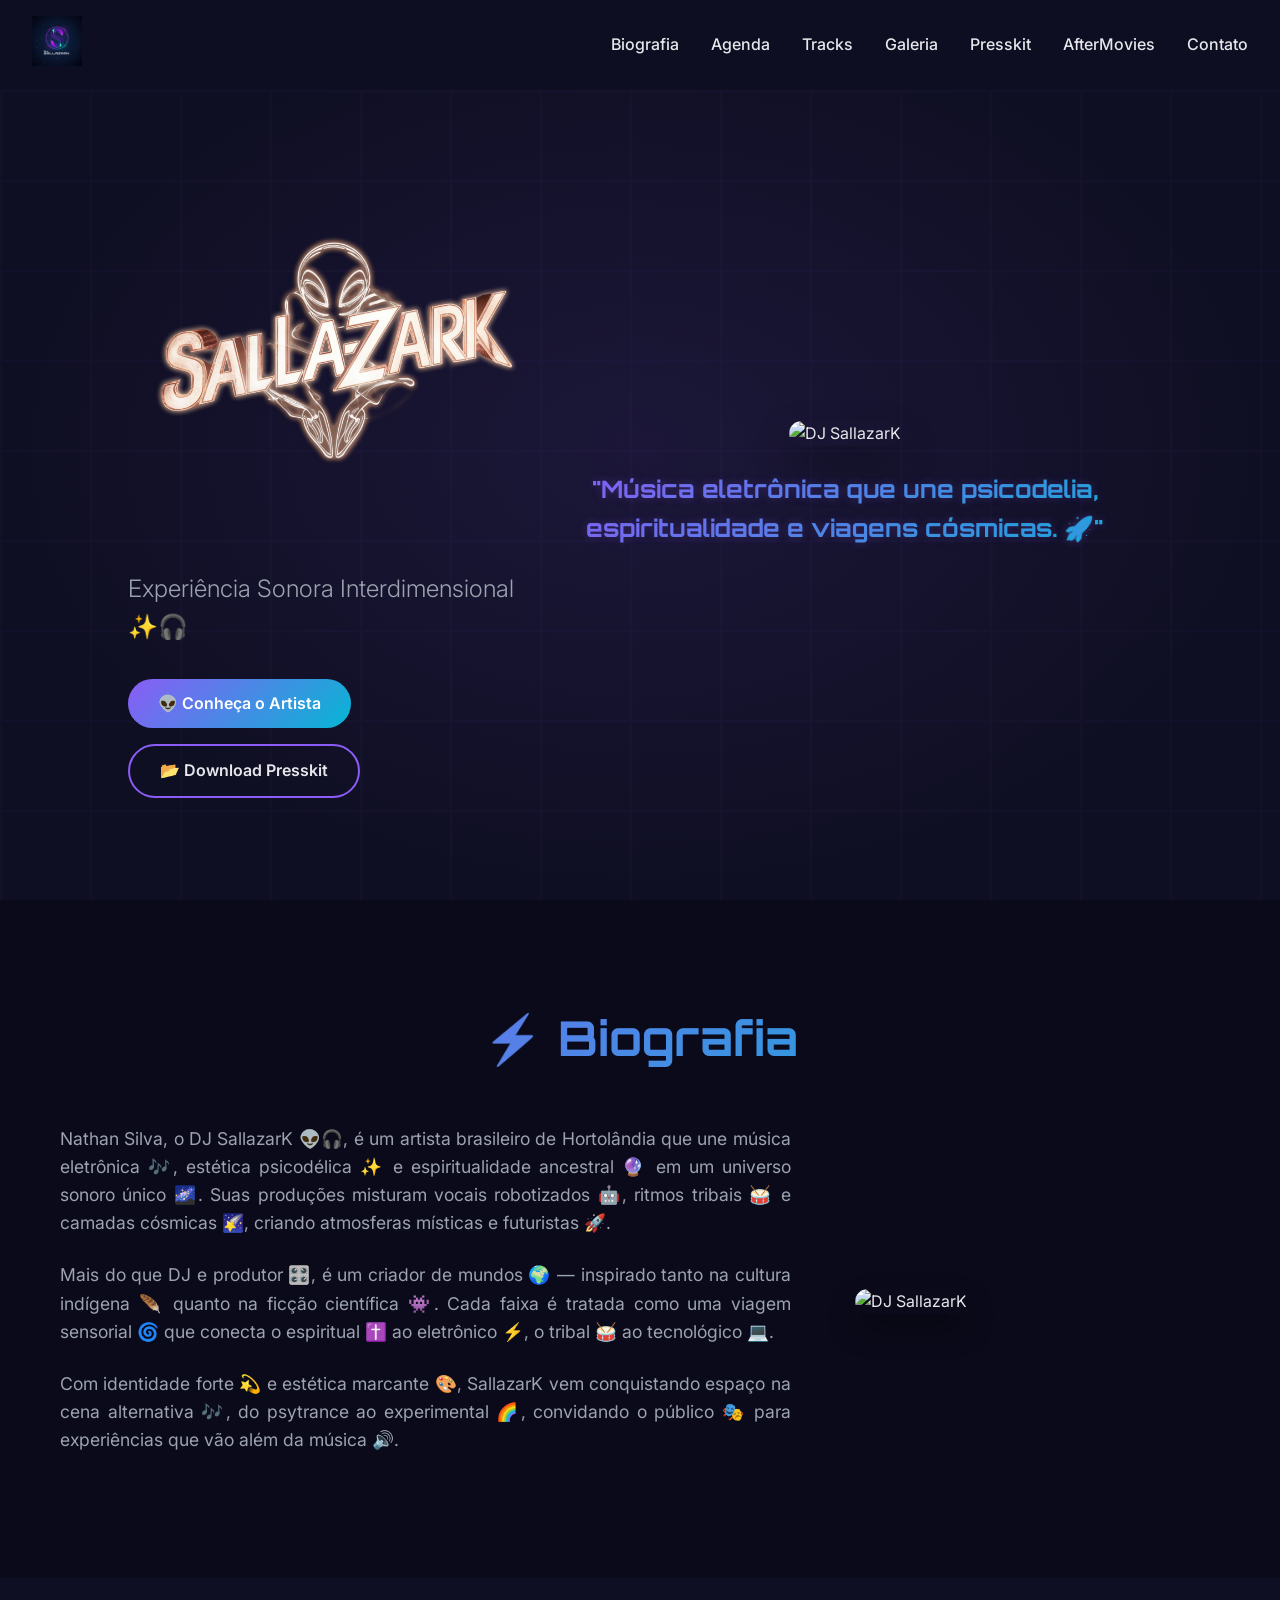
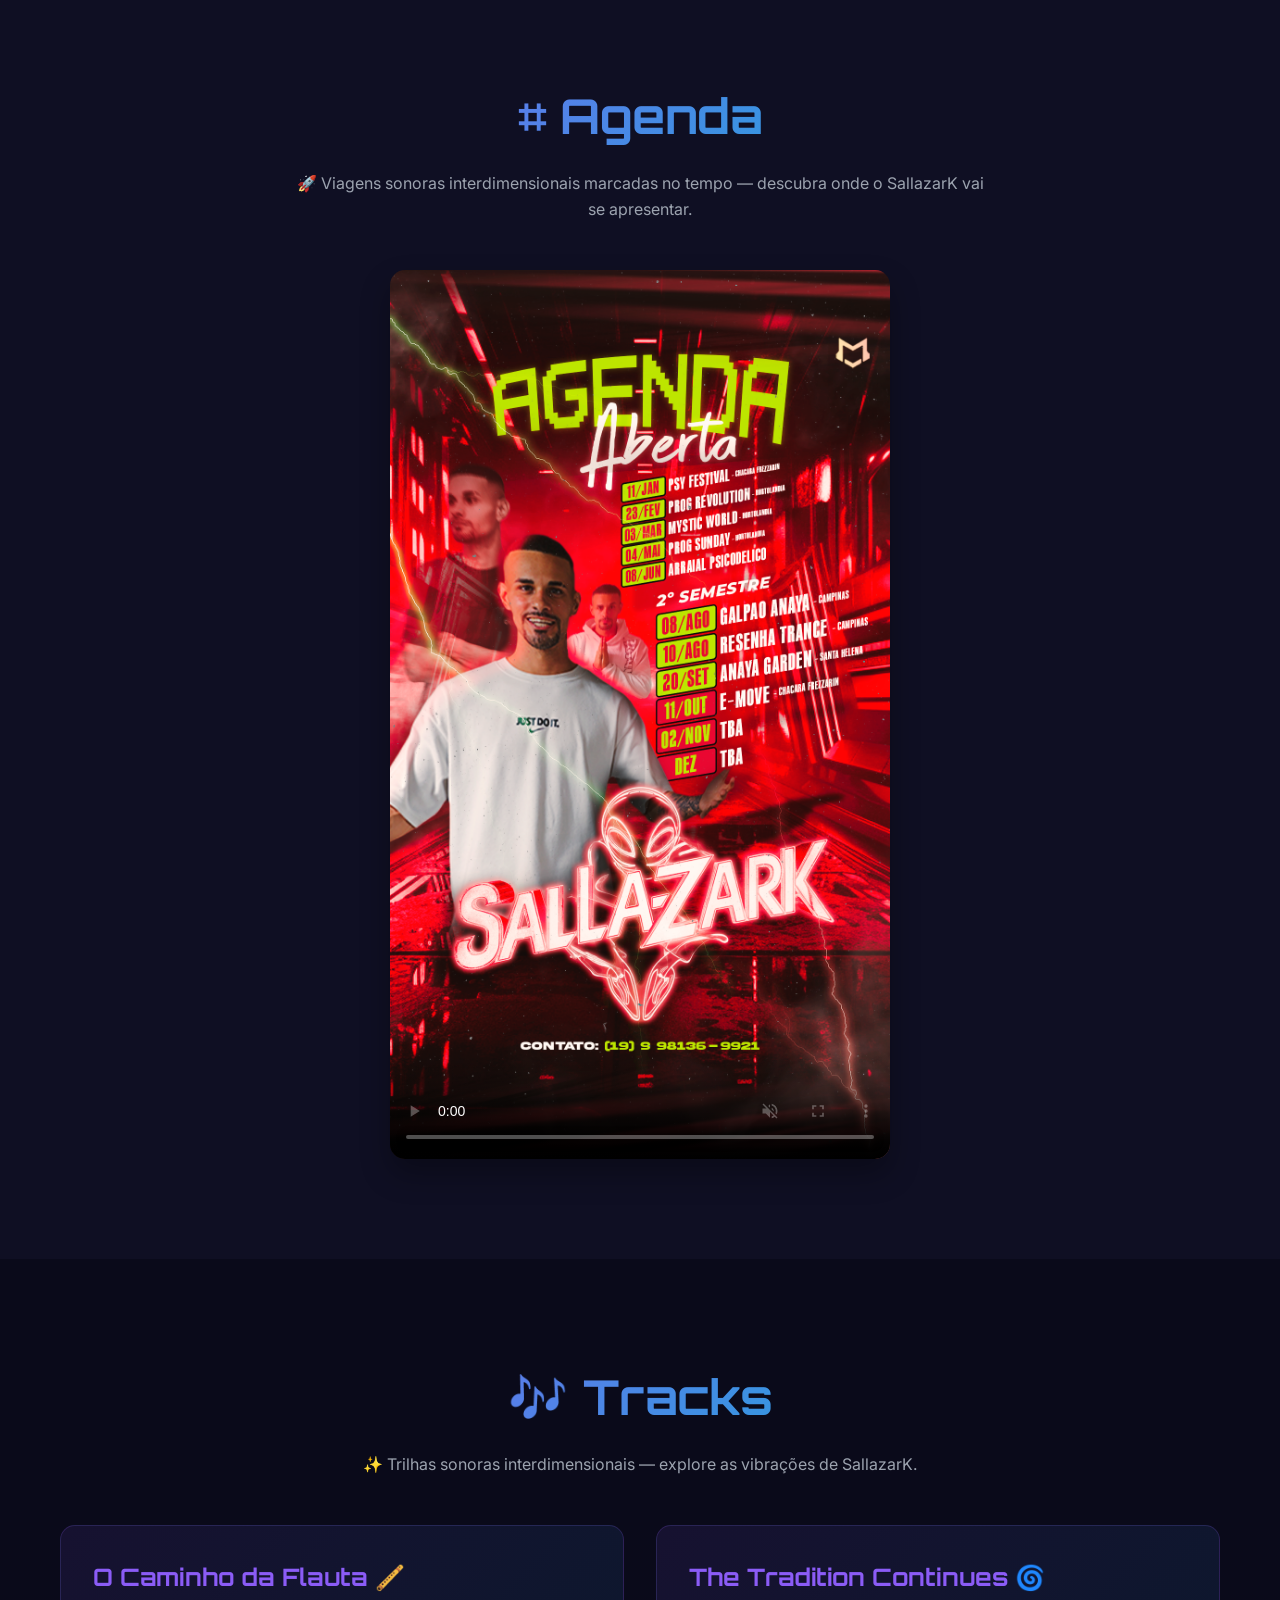
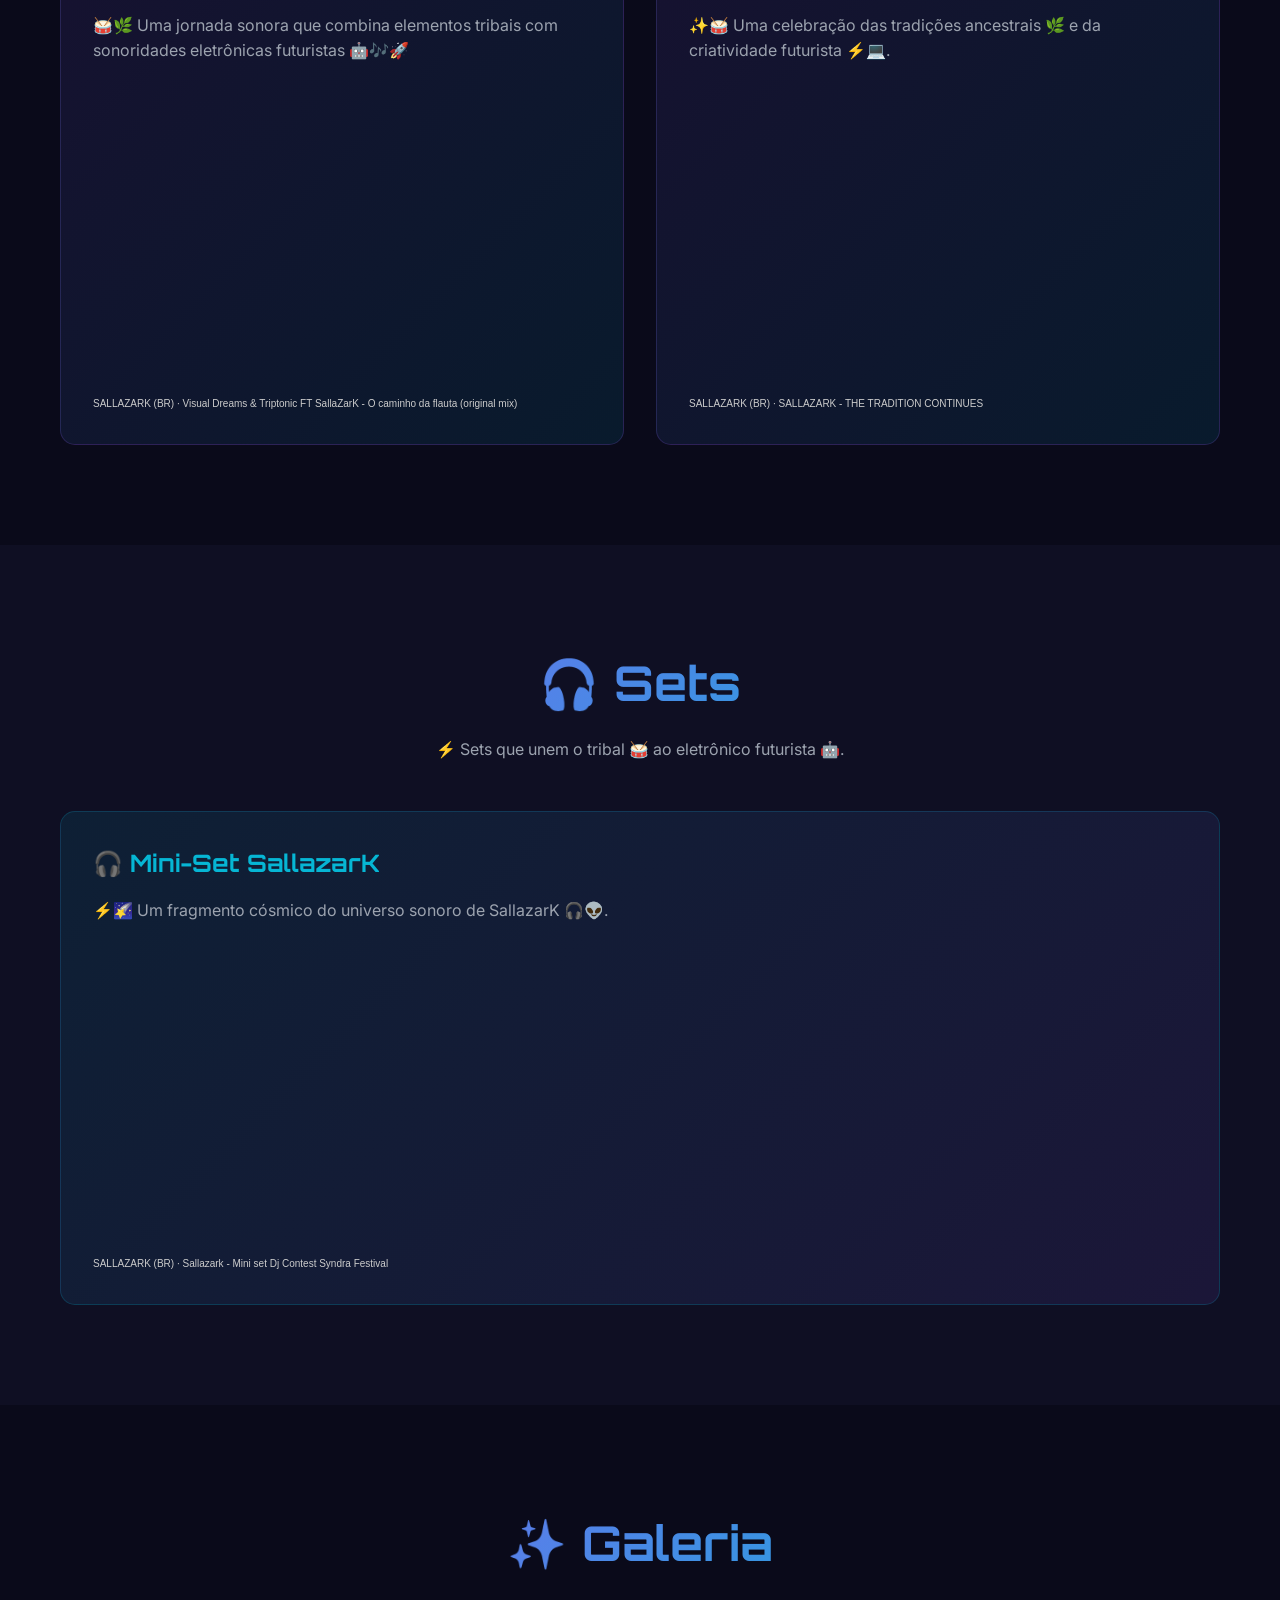
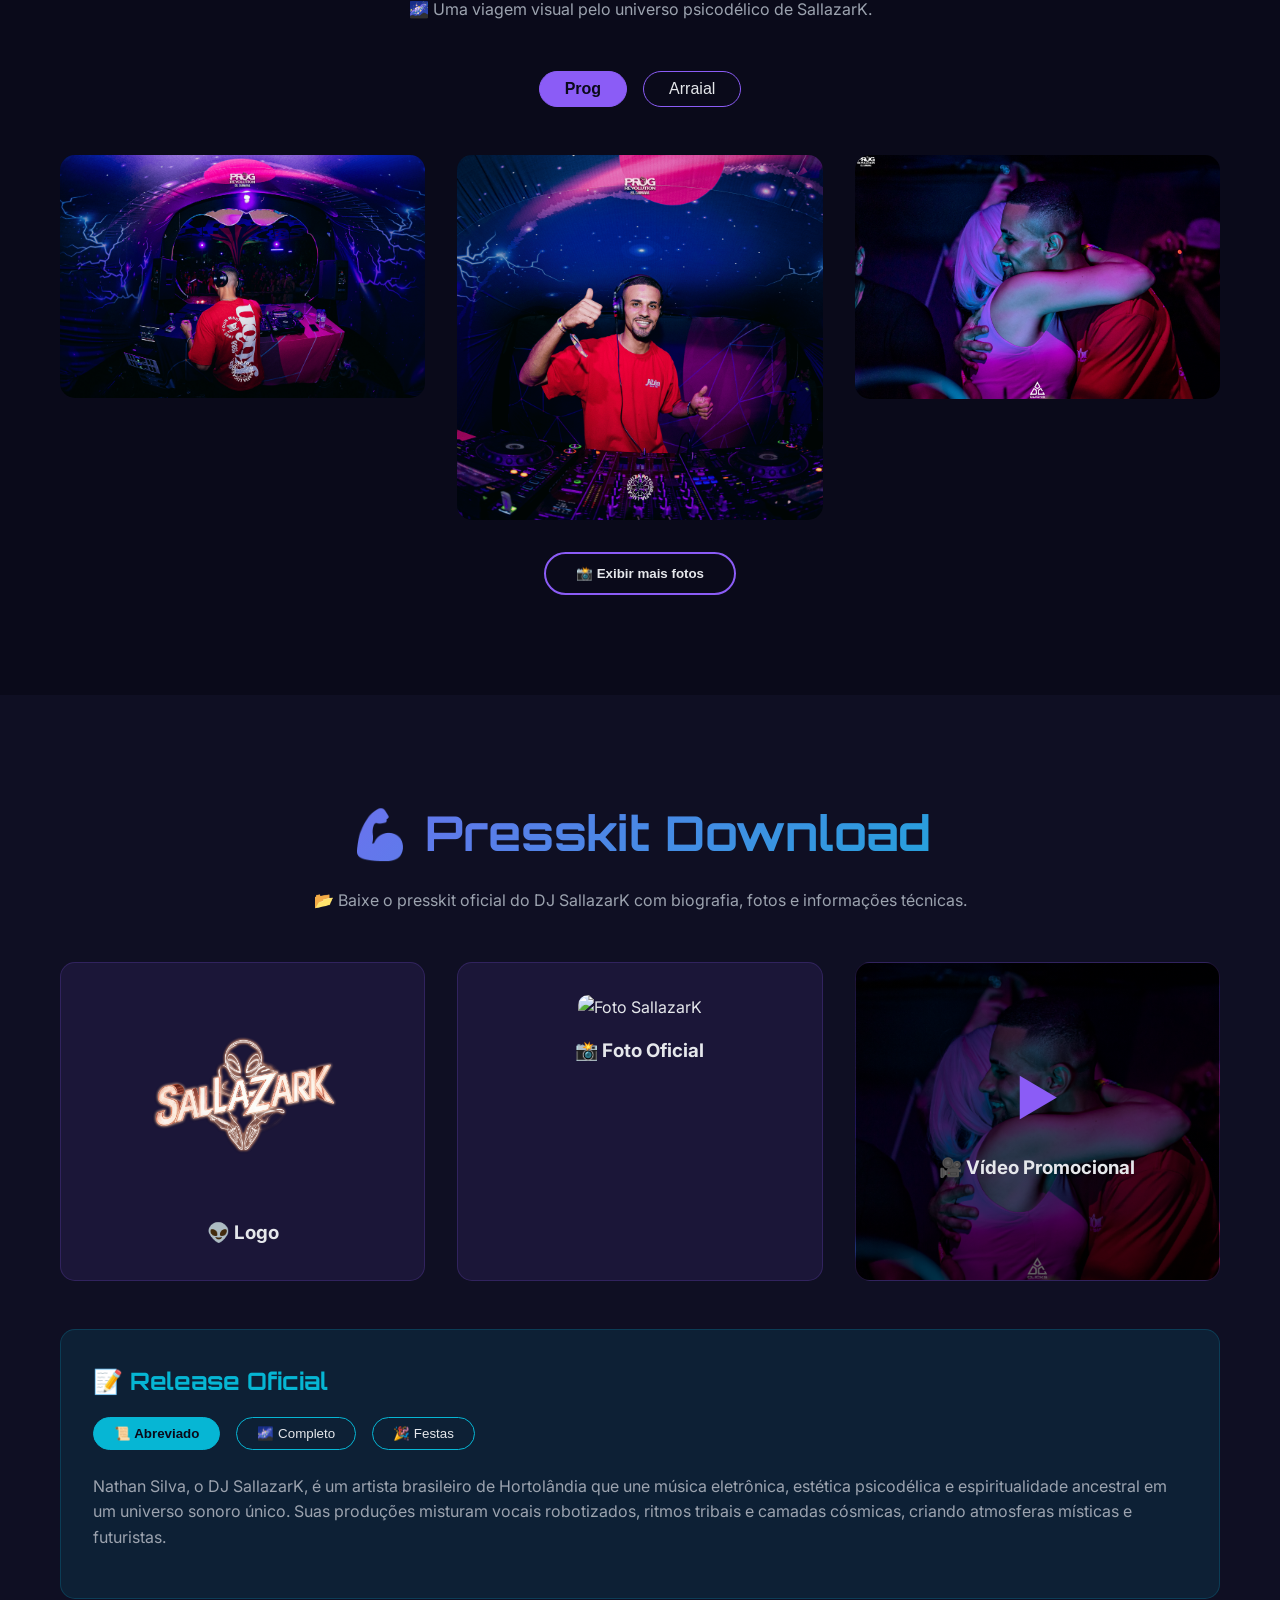
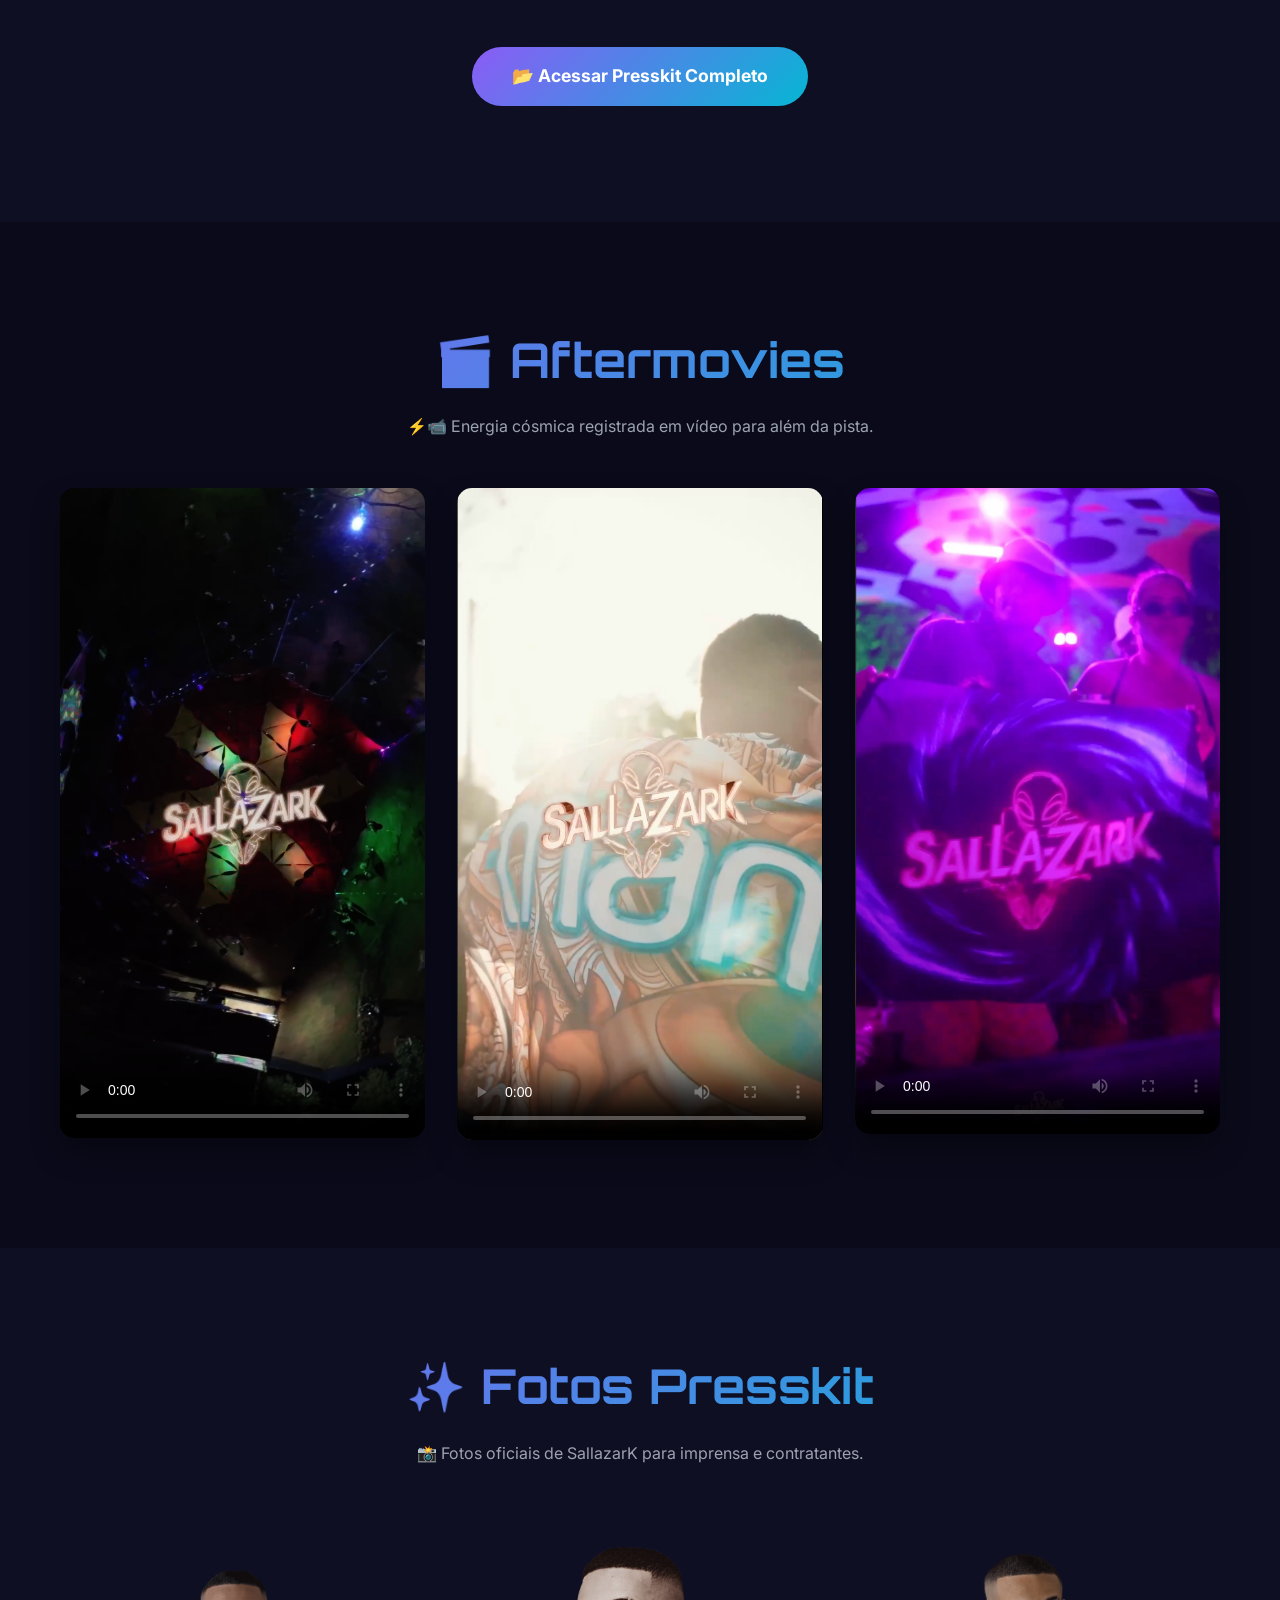
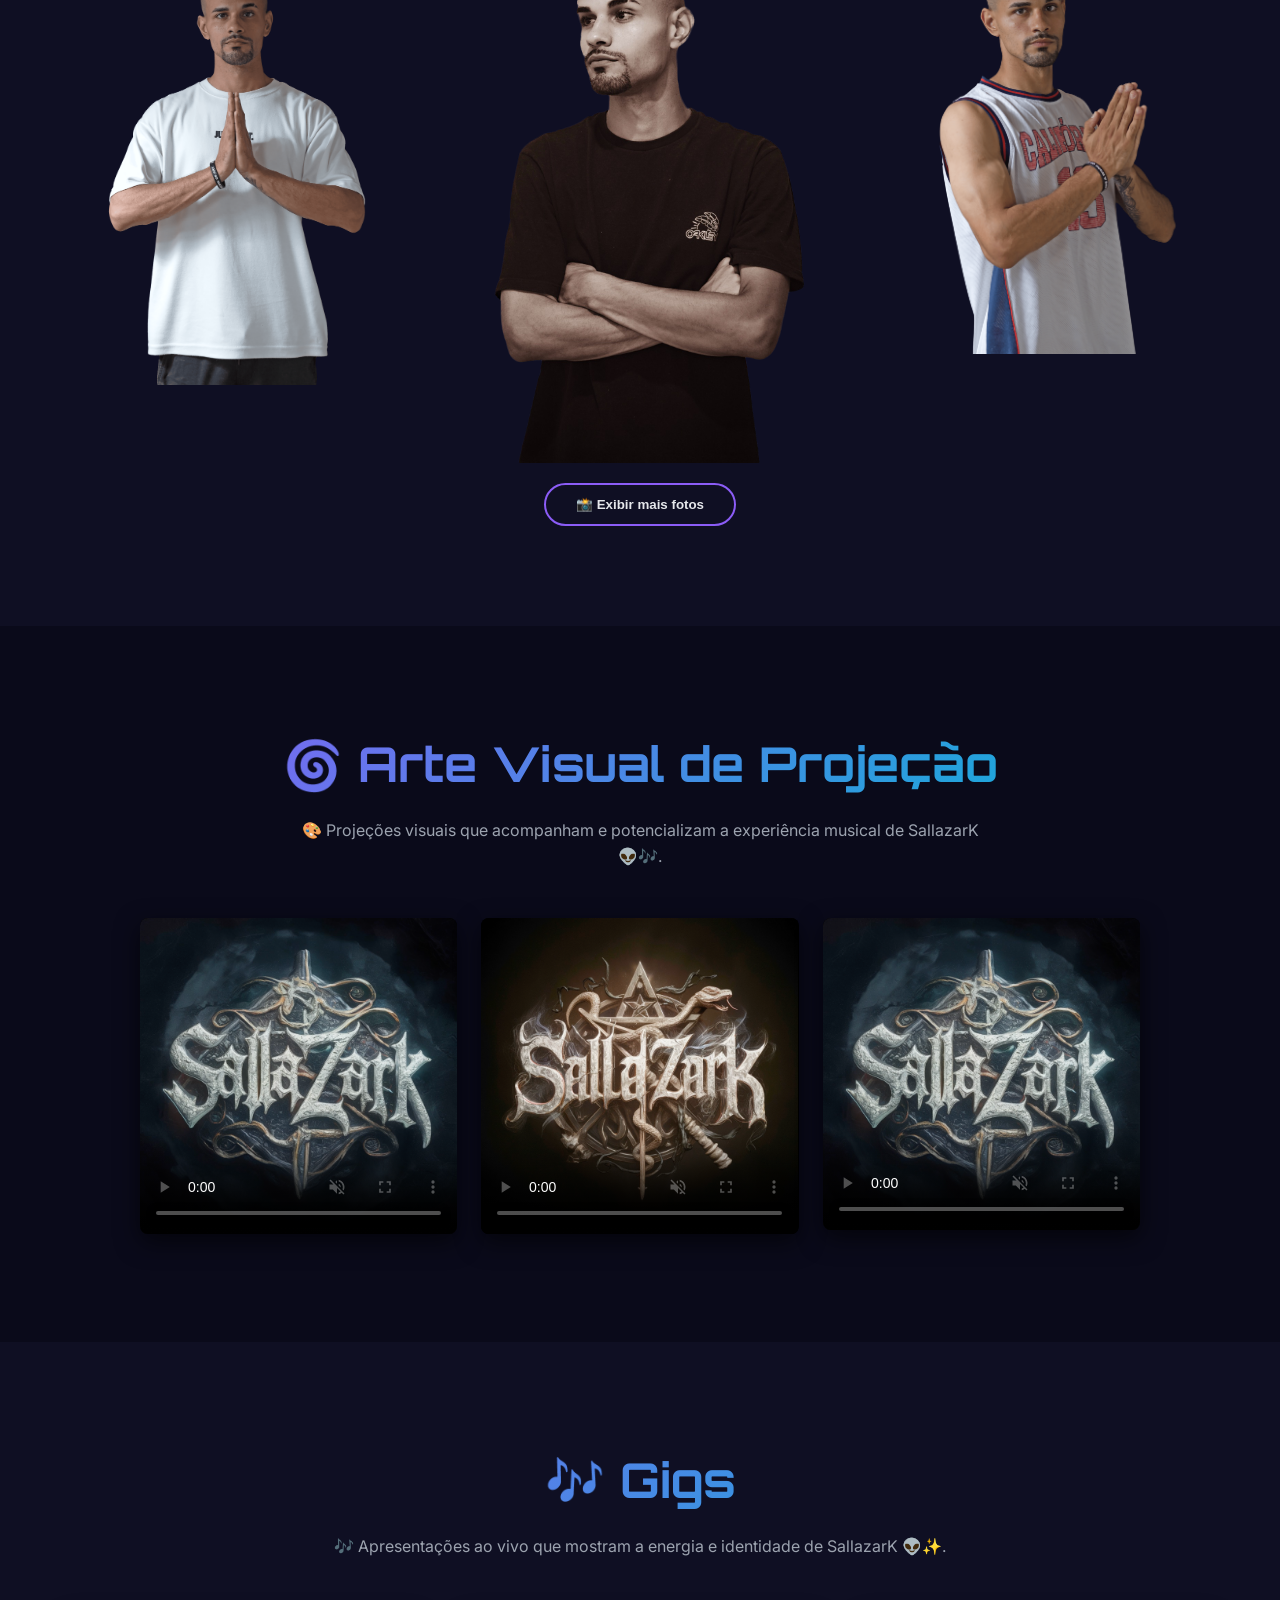
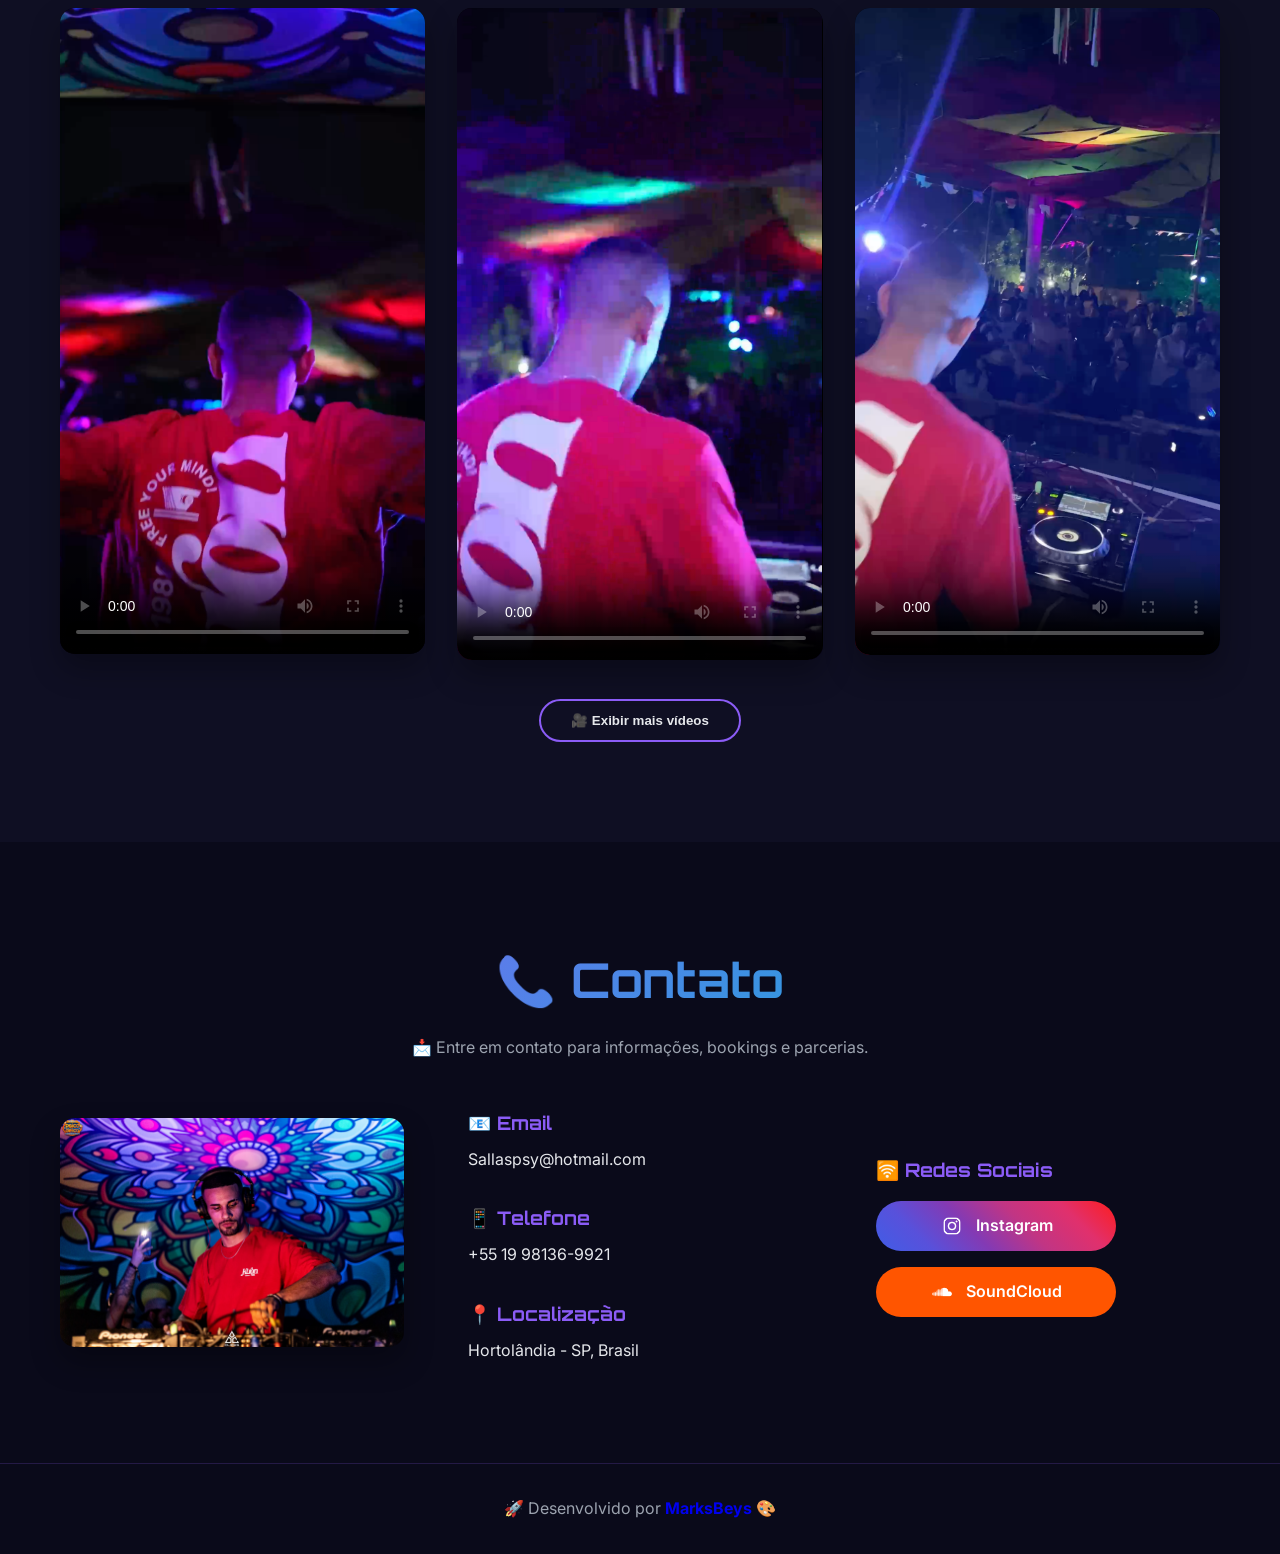
==== index.html @ 7b6193dc "Revert "Reapply "exibir"" This reverts commit 0511f3b1b931ced09371d569e08720784fe25b2a." ====
<!DOCTYPE html>
<html lang="pt-BR">
<head>
    <meta charset="UTF-8">
    <meta name="viewport" content="width=device-width, initial-scale=1.0">
    <title>DJ SallazarK - Presskit</title>
    <link rel="stylesheet" href="style.css">
    <link rel="icon" href="logo_sallazark.png" type="image/png">
    <link href="https://fonts.googleapis.com/css2?family=Orbitron:wght@400;700;900&family=Inter:wght@300;400;500;600&display=swap" rel="stylesheet">
</head>
<body>
    <!-- Header -->
    <header class="header">
        <nav class="nav">
            <div class="logo">
                <a href="#home">
                    <img src="logo_sallazark.png" alt="DJ SallazarK Logo">
                </a>
            </div>
            <ul class="nav-menu">
                <li><a href="#biografia" class="nav-link">Biografia</a></li>
                <li><a href="#agenda" class="nav-link">Agenda</a></li>
                <li><a href="#tracks" class="nav-link">Tracks</a></li>
                <li><a href="#galeria" class="nav-link">Galeria</a></li>
                <li><a href="#presskit" class="nav-link">Presskit</a></li>
                <li><a href="#aftermovies" class="nav-link">AfterMovies</a></li>
                <li><a href="#contato" class="nav-link">Contato</a></li>
            </ul>
            <div class="hamburger">
                <span class="bar"></span>
                <span class="bar"></span>
                <span class="bar"></span>
            </div>
        </nav>
    </header>

    <!-- Hero Section -->
    <section id="home" class="hero">
        <div class="hero-content">
            <h1 class="hero-title">
                <img src="img/LOGO PRINCIPAL.png" alt="DJ SallazarK Logo">
            </h1>
            <p class="hero-subtitle">Experiência Sonora Interdimensional ✨🎧</p>
            <div class="hero-buttons">
                <a href="#biografia" class="btn btn-primary">👽 Conheça o Artista</a>
                <a href="#presskit" class="btn btn-secondary">📂 Download Presskit</a>
            </div>
        <br>
        </div>
        <div class="hero-visual">
            <img src="img/IMG_1511.png" alt="DJ SallazarK" class="hero-image">
            <h3 class="hero-tagline">"Música eletrônica que une psicodelia, espiritualidade e viagens cósmicas. 🚀"</h3>
        </div>
    </section>

    <!-- Biografia Section -->
    <section id="biografia" class="biografia">
        <div class="container">
            <h2 class="section-title">⚡ Biografia</h2>
            <div class="biografia-content">
                <div class="biografia-text">
                    <p>Nathan Silva, o DJ SallazarK 👽🎧, é um artista brasileiro de Hortolândia que une música eletrônica 🎶, estética psicodélica ✨ e espiritualidade ancestral 🔮 em um universo sonoro único 🌌. Suas produções misturam vocais robotizados 🤖, ritmos tribais 🥁 e camadas cósmicas 🌠, criando atmosferas místicas e futuristas 🚀.</p>
                    
                    <p>Mais do que DJ e produtor 🎛️, é um criador de mundos 🌍 — inspirado tanto na cultura indígena 🪶 quanto na ficção científica 👾. Cada faixa é tratada como uma viagem sensorial 🌀 que conecta o espiritual ✝️ ao eletrônico ⚡, o tribal 🥁 ao tecnológico 💻.</p>
                    
                    <p>Com identidade forte 💫 e estética marcante 🎨, SallazarK vem conquistando espaço na cena alternativa 🎶, do psytrance ao experimental 🌈, convidando o público 🎭 para experiências que vão além da música 🔊.</p>
                </div>
                <div class="biografia-image">
                    <img src="img/IMG_1561.png" alt="DJ SallazarK">
                </div>
            </div>
        </div>
    </section>

<!-- Agenda Section -->
    <section id="agenda" class="agenda">
        <div class="container">
            <h2 class="section-title">⌗ Agenda</h2>
            <p class="section-description">🚀 Viagens sonoras interdimensionais marcadas no tempo — descubra onde o SallazarK vai se apresentar.</p>
            <div class="agenda-content">
                <div class="agenda-item">
                    <video controls autoplay loop muted playsinline poster="img/Salla Agenda.png">
                        <source src="videos/Motion Salla Pronto.mp4" type="video/mp4">
                        Seu navegador não suporta o elemento de vídeo.
                    </video>
                </div>
            </div>
        </div>
    </section>

    <!-- Tracks Section -->
    <section id="tracks" class="tracks">
        <div class="container">
            <h2 class="section-title">🎶 Tracks</h2>
            <p class="section-description">✨ Trilhas sonoras interdimensionais — explore as vibrações de SallazarK.</p>
            <div class="tracks-grid">
                <div class="track-card">
                    <div class="track-info">
                        <h3 class="track-title">O Caminho da Flauta 🪈</h3>
                        <p class="track-description">🥁🌿 Uma jornada sonora que combina elementos tribais com sonoridades eletrônicas futuristas 🤖🎶🚀</p>
                        <iframe width="100%" height="300" scrolling="no" frameborder="no" allow="autoplay" src="https://w.soundcloud.com/player/?url=https%3A//api.soundcloud.com/tracks/1631565822&color=%23ff5500&auto_play=false&hide_related=false&show_comments=true&show_user=true&show_reposts=false&show_teaser=true&visual=true"></iframe><div style="font-size: 10px; color: #cccccc;line-break: anywhere;word-break: normal;overflow: hidden;white-space: nowrap;text-overflow: ellipsis; font-family: Interstate,Lucida Grande,Lucida Sans Unicode,Lucida Sans,Garuda,Verdana,Tahoma,sans-serif;font-weight: 100;"><a href="https://soundcloud.com/sallazark" title="SALLAZARK (BR)" target="_blank" style="color: #cccccc; text-decoration: none;">SALLAZARK (BR)</a> · <a href="https://soundcloud.com/sallazark/visual-dreams-triptonic-ft" title="Visual Dreams &amp; Triptonic FT SallaZarK - O caminho da flauta (original mix)" target="_blank" style="color: #cccccc; text-decoration: none;">Visual Dreams &amp; Triptonic FT SallaZarK - O caminho da flauta (original mix)</a></div>                    </div>
                </div>
                <div class="track-card">
                    <div class="track-info">
                        <h3 class="track-title">The Tradition Continues 🌀</h3>
                        <p class="track-description">✨🥁 Uma celebração das tradições ancestrais 🌿 e da criatividade futurista ⚡💻.</p>
                        <iframe width="100%" height="300" scrolling="no" frameborder="no" allow="autoplay" src="https://w.soundcloud.com/player/?url=https%3A//api.soundcloud.com/tracks/2037496740&color=%23ff5500&auto_play=false&hide_related=false&show_comments=true&show_user=true&show_reposts=false&show_teaser=true&visual=true"></iframe><div style="font-size: 10px; color: #cccccc;line-break: anywhere;word-break: normal;overflow: hidden;white-space: nowrap;text-overflow: ellipsis; font-family: Interstate,Lucida Grande,Lucida Sans Unicode,Lucida Sans,Garuda,Verdana,Tahoma,sans-serif;font-weight: 100;"><a href="https://soundcloud.com/sallazark" title="SALLAZARK (BR)" target="_blank" style="color: #cccccc; text-decoration: none;">SALLAZARK (BR)</a> · <a href="https://soundcloud.com/sallazark/sallazark-the-tradition" title="SALLAZARK - THE TRADITION CONTINUES" target="_blank" style="color: #cccccc; text-decoration: none;">SALLAZARK - THE TRADITION CONTINUES</a></div>                </div>
            </div>
        </div>
    </section>

    <!-- Sets Section -->
    <section id="sets" class="sets">
        <div class="container">
            <h2 class="section-title">🎧 Sets</h2>
            <p class="section-description">⚡ Sets que unem o tribal 🥁 ao eletrônico futurista 🤖.</p>
            <div class="sets-grid">
                <div class="set-card">
                    <div class="set-info">
                        <h3 class="set-title">🎧 Mini-Set SallazarK</h3>
                        <p class="set-description">⚡🌠 Um fragmento cósmico do universo sonoro de SallazarK 🎧👽.</p>
                        <iframe width="100%" height="300" scrolling="no" frameborder="no" allow="autoplay" src="https://w.soundcloud.com/player/?url=https%3A//api.soundcloud.com/tracks/1531374781&color=%23ff5500&auto_play=false&hide_related=false&show_comments=true&show_user=true&show_reposts=false&show_teaser=true&visual=true"></iframe><div style="font-size: 10px; color: #cccccc;line-break: anywhere;word-break: normal;overflow: hidden;white-space: nowrap;text-overflow: ellipsis; font-family: Interstate,Lucida Grande,Lucida Sans Unicode,Lucida Sans,Garuda,Verdana,Tahoma,sans-serif;font-weight: 100;"><a href="https://soundcloud.com/sallazark" title="SALLAZARK (BR)" target="_blank" style="color: #cccccc; text-decoration: none;">SALLAZARK (BR)</a> · <a href="https://soundcloud.com/sallazark/mini-set-sallazark" title="Sallazark - Mini set Dj Contest Syndra Festival" target="_blank" style="color: #cccccc; text-decoration: none;">Sallazark - Mini set Dj Contest Syndra Festival</a></div>                    </div>
                </div>
            </div>
        </div>
    </section>

    <!-- Galeria Section -->
    <section id="galeria" class="galeria">
        <div class="container">
            <h2 class="section-title">✨ Galeria</h2>
            <p class="section-description">🌌 Uma viagem visual pelo universo psicodélico de SallazarK.</p>
            <div class="galeria-controls">
                <button class="btn-galeria active" data-target="galeria-registro">Prog</button>
                <button class="btn-galeria" data-target="galeria-presskit">Arraial</button>
            </div>

            <!-- Galeria de Registro (Fotos de eventos, etc) -->
            <div id="galeria-registro" class="galeria-grid active">
                <div class="galeria-item">
                    <img src="img/registros/prog/IMG_1511.png" alt="IMG_1511">
                    <div class="galeria-overlay">
                        <h3>IMG_1511</h3>
                    </div>
                </div>
                <div class="galeria-item">
                    <img src="img/registros/prog/IMG_1561.png" alt="IMG_1561">
                    <div class="galeria-overlay">
                        <h3>IMG_1561</h3>
                    </div>
                </div>
                <div class="galeria-item">
                    <img src="img/registros/prog/PROG-260.jpg" alt="PROG-260">
                    <div class="galeria-overlay">
                        <h3>PROG-260</h3>
                    </div>
                </div>
                <div class="galeria-item">
                    <img src="img/registros/prog/PROG-266.jpg" alt="PROG-266">
                    <div class="galeria-overlay">
                        <h3>PROG-266</h3>
                    </div>
                </div>
                <div class="galeria-item">
                    <img src="img/registros/prog/IMG_1558.png" alt="IMG_1558">
                    <div class="galeria-overlay">
                        <h3>IMG_1558</h3>
                    </div>
                </div>
                <div class="galeria-item">
                    <img src="img/registros/prog/IMG_0032.jpg" alt="IMG_0032">
                    <div class="galeria-overlay">
                        <h3>IMG_0032</h3>
                    </div>
                </div>
                <div class="galeria-item">
                    <img src="img/registros/prog/PROG-263.jpg" alt="PROG-263">
                    <div class="galeria-overlay">
                        <h3>PROG-263</h3>
                    </div>
                </div>
                <div class="galeria-item">
                    <img src="img/registros/prog/PROG-261.jpg" alt="PROG-261">
                    <div class="galeria-overlay">
                        <h3>PROG-261</h3>
                    </div>
                </div>
                <div class="galeria-item">
                    <img src="img/registros/prog/PROG-262.jpg" alt="PROG-262">
                    <div class="galeria-overlay">
                        <h3>PROG-262</h3>
                    </div>
                </div>
                <div class="galeria-item">
                    <img src="img/registros/prog/PROG-265.jpg" alt="PROG-265.jpg">
                    <div class="galeria-overlay">
                        <h3>PROG-265.jpg</h3>
                    </div>
                </div>
                <div class="galeria-item">
                    <img src="img/registros/prog/IMG_0064.jpg" alt="IMG_0064">
                    <div class="galeria-overlay">
                        <h3>IMG_0064</h3>
                    </div>
                </div>
                <div class="galeria-item">
                    <img src="img/registros/prog/IMG_0041.jpg" alt="IMG_0041">
                    <div class="galeria-overlay">
                        <h3>IMG_0041</h3>
                    </div>
                </div>
            </div>
            <!-- Botão para carregar mais fotos da galeria de registro -->
            <div id="load-more-registro" class="galeria-load-more active">
                <button class="btn btn-secondary">📸 Exibir mais fotos</button>
            </div>

            <!-- Galeria de Presskit (Fotos oficiais) -->
            <div id="galeria-presskit" class="galeria-grid">
                <div class="galeria-item">
                    <img src="img/registros/arraial/ARRAIAL PSYCODELICO-442.jpeg" alt="ARRAIAL PSYCODELICO-442">
                    <div class="galeria-overlay">
                        <h3>ARRAIAL PSYCODELICO-442</h3>
                    </div>                
                </div>
                <div class="galeria-item">
                    <img src="img/registros/arraial/ARRAIAL PSYCODELICO-443.jpeg" alt="ARRAIAL PSYCODELICO-443">
                    <div class="galeria-overlay">
                        <h3>ARRAIAL PSYCODELICO-443</h3>
                    </div>
                </div>
                <div class="galeria-item">
                    <img src="img/registros/arraial/ARRAIAL PSYCODELICO-441.jpeg" alt="ARRAIAL PSYCODELICO-441.jpeg">
                    <div class="galeria-overlay">
                        <h3>ARRAIAL PSYCODELICO-441.jpeg</h3>
                    </div>
                </div>
                <div class="galeria-item">
                    <img src="img/registros/arraial/ARRAIAL PSYCODELICO-446.jpeg" alt="ARRAIAL PSYCODELICO-446">
                    <div class="galeria-overlay">
                        <h3>ARRAIAL PSYCODELICO-446</h3>
                    </div>
                </div>
                <div class="galeria-item">
                    <img src="img/registros/arraial/ArraialPsicodelico-267.jpeg" alt="ArraialPsicodelico-267">
                    <div class="galeria-overlay">
                        <h3>ArraialPsicodelico-267</h3>
                    </div>
                </div>
                <div class="galeria-item">
                    <img src="img/registros/arraial/ARRAIAL PSYCODELICO-447.jpeg" alt="ARRAIAL PSYCODELICO-447">
                    <div class="galeria-overlay">
                        <h3>ARRAIAL PSYCODELICO-447</h3>
                    </div>
                </div>
                <div class="galeria-item">
                    <img src="img/registros/arraial/ARRAIAL PSYCODELICO-440.jpeg" alt="ARRAIAL PSYCODELICO-440">
                    <div class="galeria-overlay">
                        <h3>ARRAIAL PSYCODELICO-440</h3>
                    </div>
                </div>
                <div class="galeria-item">
                    <img src="img/registros/arraial/ArraialPsicodelico-266.jpeg" alt="ArraialPsicodelico-266">
                    <div class="galeria-overlay">
                        <h3>ArraialPsicodelico-266</h3>
                    </div>
                </div>
                 <div class="galeria-item">
                    <img src="img/registros/arraial/ArraialPsicodelico-265.jpeg" alt="ArraialPsicodelico-265">
                    <div class="galeria-overlay">
                        <h3>ArraialPsicodelico-265</h3>
                    </div>
                </div>
            </div>
            <!-- Botão para carregar mais fotos da galeria de presskit -->
            <div id="load-more-presskit" class="galeria-load-more">
                <button class="btn btn-secondary">Exibir mais fotos</button>
            </div>
            </div>
        </div>
    </section>

    <!-- Presskit Section -->
    <section id="presskit" class="presskit">
        <div class="container">
            <h2 class="section-title">💪🏻 Presskit Download</h2>
            <p class="section-description">📂 Baixe o presskit oficial do DJ SallazarK com biografia, fotos e informações técnicas.</p>
            <div class="presskit-content">
                <div class="presskit-items">
                    <div class="presskit-item">
                        <img src="img/LOGO PRINCIPAL2.png" alt="Logo SallazarK" class="presskit-preview">
                        <h3>👽 Logo</h3>
                    </div>
                    <div class="presskit-item">
                        <img src="img/IMG_96772.png" alt="Foto SallazarK" class="presskit-preview">
                        <h3>📸 Foto Oficial</h3>
                    </div>
                    <div class="presskit-item video-placeholder" style="background-image: linear-gradient(rgba(0, 0, 0, 0.6), rgba(0, 0, 0, 0.6)), url('img/PROG-260.jpg'); background-size: cover; background-position: center; background-repeat: no-repeat;">
                        <div class="video-content">
                            <div class="play-button">▶</div>
                            <h3>🎥 Vídeo Promocional</h3>
                        </div>
                    </div>
                </div>
                <!-- Release Section -->
                <div class="presskit-release-full">
                    <h3>📝 Release Oficial</h3>
                    <div class="release-controls">
                        <button class="btn-release active" data-target="release-abbreviated">📜 Abreviado</button>
                        <button class="btn-release" data-target="release-complete">🌌 Completo</button>
                        <button class="btn-release" data-target="release-festas">🎉 Festas</button>
                    </div>
                    <div id="release-abbreviated" class="release-text active">
                        <p>Nathan Silva, o DJ SallazarK, é um artista brasileiro de Hortolândia que une música eletrônica, estética psicodélica e espiritualidade ancestral em um universo sonoro único. Suas produções misturam vocais robotizados, ritmos tribais e camadas cósmicas, criando atmosferas místicas e futuristas.</p>
                    </div>
                    <div id="release-complete" class="release-text">
                        <p>Nathan Silva, conhecido artisticamente como DJ SallazarK, é um artista brasileiro, residente na cidade de Hortolândia. E, que vem se destacando por unir música eletrônica, estética psicodélica e espiritualidade ancestral em um universo sonoro único. Suas produções mergulham o ouvinte em atmosferas densas, místicas e futuristas, onde vocais robotizados, ritmos tribais e camadas cósmicas se fundem em um transe sensorial.</p>
                        <p>Mais do que um DJ ou produtor, SallazarK é um criador de mundos. Suas obras revelam influências que vão da cultura indígena à ficção científica, com narrativas que evocam rituais cósmicos, batalhas entre civilizações paralelas e florestas sagradas que vibram em harmonia com o universo. Cada faixa é tratada como uma viagem — uma invocação de forças que transcendem tempo, espaço e linguagem.</p>
                        <p>Além de sua visão artística ousada, SallazarK também se destaca pela dedicação técnica e profissionalismo.É um artista que estuda, experimenta e evolui a cada novo lançamento.</p>
                        <p>Com uma identidade forte e uma estética marcante, DJ SallazarK vem conquistando espaço entre os amantes da música alternativa, do psytrance ao experimental. Seus projetos visuais e sonoros — que incluem capas de álbuns, performances e colaborações — convidam o público a uma jornada fora do comum: uma celebração entre o espiritual e o eletrônico, o tribal e o tecnológico, o real e o imaginário.</p>
                        <p>Para conhecer mais sobre DJ SallazarK e suas próximas experiências sonoras, fique atento às redes sociais e plataformas de streaming. O ritual está só começando.</p>
                    </div>
                    <div id="release-festas" class="release-text">
                        <p>DJ SallazarK convida o público para uma experiência sonora interdimensional.</p>
                        <p>Nathan Silva, conhecido artisticamente como DJ SallazarK, é um artista brasileiro que vem se destacando por unir música eletrônica, estética psicodélica e espiritualidade ancestral em um universo sonoro único. Suas produções mergulham o ouvinte em atmosferas densas, místicas e futuristas, onde vocais robotizados, ritmos tribais e camadas cósmicas se fundem em um transe sensorial.</p>
                    </div>
                </div>

                <div class="presskit-download">
                    <a href="https://drive.google.com/drive/folders/1-UdTj-5tff5Aba8LL3B2Z90V1LGAoYUc?usp=drive_link" target="_blank" rel="noopener noreferrer" class="btn btn-download">📂 Acessar Presskit Completo</a>
                </div>
            </div>
        </div>
    </section>

    <!-- Aftermovies Section -->
    <section id="aftermovies" class="aftermovies">
        <div class="container">
            <h2 class="section-title">🎬 Aftermovies</h2>
            <p class="section-description">⚡📹 Energia cósmica registrada em vídeo para além da pista.</p>
            <div class="aftermovies-grid">
                <div class="aftermovie-item">
                    <video controls poster="videos/aftermovie /Sallazark at Arraial Psicodelico Hortolandia.png">
                        <source src="videos/aftermovie /Sallazark at Arraial Psicodelico Hortolandia.mp4" type="video/mp4">
                        Seu navegador não suporta o elemento de vídeo.
                    </video>
                </div>
                <div class="aftermovie-item">
                    <video controls poster="videos/aftermovie /Sallazark at MysticWorld Hortolandia.png">
                        <source src="videos/aftermovie /Sallazark at MysticWorld Hortolandia.mp4" type="video/mp4">
                        Seu navegador não suporta o elemento de vídeo.
                    </video>
                </div>
                <div class="aftermovie-item">
                    <video controls poster="videos/aftermovie /Sallazark at Prog Revolution Ed. Carnaval 2025.png">
                        <source src="videos/aftermovie /Sallazark at Prog Revolution Ed. Carnaval 2025.mp4" type="video/mp4">
                        Seu navegador não suporta o elemento de vídeo.
                    </video>
                </div>
            </div>
        </div>
    </section>

    <!-- Fotos Presskit Section -->
    <section id="fotos-presskit" class="fotos-presskit">
        <div class="container">
            <h2 class="section-title">✨ Fotos Presskit</h2>
            <p class="section-description">📸 Fotos oficiais de SallazarK para imprensa e contratantes.</p>
            <div id="fotos-presskit-grid" class="fotos-presskit-grid">
                <!-- As 8 primeiras fotos visíveis por padrão -->
                <div class="fotos-presskit-item">
                    <img src="img/presskit/IMG_9677.png" alt="Foto Presskit 1">
                    <div class="fotos-presskit-overlay"><h3>IMG_9677.png</h3></div>
                </div>
                <div class="fotos-presskit-item">
                    <img src="img/presskit/IMG-20230515-WA0098.png" alt="Foto Presskit 2">
                    <div class="fotos-presskit-overlay"><h3>IMG-20230515-WA0098.png</h3></div>
                </div>
                <div class="fotos-presskit-item">
                    <img src="img/presskit/IMG_9706.png" alt="Foto Presskit 3">
                    <div class="fotos-presskit-overlay"><h3>IMG_9706.png</h3></div>
                </div>
                <div class="fotos-presskit-item">
                    <img src="img/presskit/IMG_9712.png" alt="Foto Presskit 4">
                    <div class="fotos-presskit-overlay"><h3>IMG_9712.png</h3></div>
                </div>
                <div class="fotos-presskit-item">
                    <img src="img/presskit/IMG_9696.png" alt="Foto Presskit 5">
                    <div class="fotos-presskit-overlay"><h3>IMG_9696.png</h3></div>
                </div>
                <div class="fotos-presskit-item">
                    <img src="img/presskit/IMG_9686.png" alt="Foto Presskit 6">
                    <div class="fotos-presskit-overlay"><h3>IMG_9686.png</h3></div>
                </div>
                <div class="fotos-presskit-item">
                    <img src="img/presskit/IMG_9717.png" alt="Foto Presskit 7">
                    <div class="fotos-presskit-overlay"><h3>IMG_9717.png</h3></div>
                </div>
                <div class="fotos-presskit-item">
                    <img src="img/presskit/IMG_9703.png" alt="Foto Presskit 8">
                    <div class="fotos-presskit-overlay"><h3>IMG_9703.png</h3></div>
                </div>
            </div>
            <!-- Botão para carregar mais fotos do Presskit (movido para fora do div) -->
            <button id="load-more-fotos-presskit" class="btn btn-secondary" style="display: block; margin: 20px auto 0;">📸 Exibir mais fotos</button>
        </div>
    </section>

<!-- Arte Visual Section -->
    <section id="arte-visual" class="arte-visual">
        <div class="container">
            <h2 class="section-title">🌀 Arte Visual de Projeção</h2>
            <p class="section-description">🎨 Projeções visuais que acompanham e potencializam a experiência musical de SallazarK 👽🎶.</p>
            <div class="arte-video-grid">
                <div class="arte-video-item">
                    <video controls loop muted poster="videos/SALLAZARK 2.png">
                        <source src="videos/SALLAZARK 2.mp4" type="video/mp4">
                        Seu navegador não suporta o elemento de vídeo.
                    </video>
                </div>
                <div class="arte-video-item">
                    <video controls loop muted poster="videos/SALLAZARK 1.png">
                        <source src="videos/SALLAZARK 1.mp4" type="video/mp4">
                        Seu navegador não suporta o elemento de vídeo.
                    </video>
                </div>
                <div class="arte-video-item">
                    <video controls loop muted poster="videos/SALLAZARK 3.png">
                        <source src="videos/SALLAZARK 3 .mp4" type="video/mp4">
                        Seu navegador não suporta o elemento de vídeo.
                    </video>
                </div>
            </div>
        </div>
    </section>

    <!-- Gigs Section -->
    <section id="gigs" class="gigs">
        <div class="container">
            <h2 class="section-title">🎶 Gigs</h2>
            <p class="section-description">🎶 Apresentações ao vivo que mostram a energia e identidade de SallazarK 👽✨.</p>
            <div id="gigs-grid" class="aftermovies-grid gigs-grid">
                <div class="aftermovie-item">
                    <video controls poster="videos/gigs/C4518.png">
                        <source src="videos/gigs/C4518.mp4" type="video/mp4">
                        Seu navegador não suporta o elemento de vídeo.
                    </video>
                </div>
                <div class="aftermovie-item">
                    <video controls poster="videos/gigs/C4546.png">
                        <source src="videos/gigs/C4546.mp4" type="video/mp4">
                        Seu navegador não suporta o elemento de vídeo.
                    </video>
                </div>
                <div class="aftermovie-item">
                    <video controls poster="videos/gigs/IMG_6451.png">
                        <source src="videos/gigs/IMG_6451.mp4" type="video/mp4">
                        Seu navegador não suporta o elemento de vídeo.
                    </video>
                </div>
                <div class="aftermovie-item">
                    <video controls poster="videos/gigs/mahadev_backhaze_arraialpsicodelico.png">
                        <source src="videos/gigs/mahadev_backhaze_arraialpsicodelico.mp4" type="video/mp4">
                        Seu navegador não suporta o elemento de vídeo.
                    </video>
                </div>
                <div class="aftermovie-item">
                    <video controls poster="videos/gigs/mahadev_backhaze_arraialpsicodelico1.png">
                        <source src="videos/gigs/mahadev_backhaze_arraialpsicodelico1.mp4" type="video/mp4">
                        Seu navegador não suporta o elemento de vídeo.
                    </video>
                </div>
            </div>
            <!-- Botão para carregar mais vídeos de Gigs -->
            <div id="load-more-gigs" class="galeria-load-more active">
                <button class="btn btn-secondary">🎥 Exibir mais vídeos</button>
            </div>
        </div>
    </section>
    
    <!-- Contato Section -->
    <section id="contato" class="contato">
        <div class="container">
            <h2 class="section-title">📞 Contato</h2>
            <p class="section-description">📩 Entre em contato para informações, bookings e parcerias.</p>
            <div class="contato-content">
                <div class="contato-image">
                    <img src="img/ARRAIAL PSYCODELICO-443.jpeg" alt="DJ SallazarK em apresentação ao vivo">
                </div>
                <div class="contato-info">
                    <div class="contato-item">
                        <h3>📧 Email</h3>
                        <a href="mailto:Sallaspsy@hotmail.com">Sallaspsy@hotmail.com</a>
                    </div>
                    <div class="contato-item">
                        <h3>📱 Telefone</h3>
                        <a href="tel:+5519981369921">+55 19 98136-9921</a>
                    </div>
                    <div class="contato-item">
                        <h3>📍 Localização</h3>
                        <p>Hortolândia - SP, Brasil</p>
                    </div>
                </div>
                <div class="social-links">
                    <h3>🛜 Redes Sociais</h3>
                    <div class="social-buttons">
                        <a href="https://www.instagram.com/sallazark_music/" target="_blank" class="social-btn instagram"><img src="img/insta.png" alt="Ícone Instagram"> Instagram</a>
                        <a href="https://soundcloud.com/sallazark/" target="_blank" class="social-btn soundcloud"><img src="img/sound.png" alt="Ícone SoundCloud"> SoundCloud</a>
                    </div>
                </div>
            </div>
        </div>
    </section>

    <!-- Footer -->
    <footer class="footer">
        <div class="container">
            <p>🚀 Desenvolvido por <a href="https://marksbeys.space/" target="_blank" rel="noopener noreferrer" class="dev-link"><span class="marks">Marks</span><span class="beys">Beys</span></a> 🎨</p>
        </div>
    </footer>

    <script src="script.js"></script>
</body>
</html>
---- style.css ----
/* Reset e Base */
* {
    margin: 0;
    padding: 0;
    box-sizing: border-box;
}

:root {
    --primary-color: #8B5CF6;
    --secondary-color: #06B6D4;
    --accent-color: #F59E0B;
    --dark-bg: #0F0F23;
    --darker-bg: #0A0A1A;
    --text-light: #E5E7EB;
    --text-dark: #9CA3AF;
    --gradient-primary: linear-gradient(135deg, #8B5CF6, #06B6D4);
    --gradient-secondary: linear-gradient(135deg, #F59E0B, #EF4444);
}

body {
    font-family: 'Inter', sans-serif;
    background: var(--dark-bg);
    color: var(--text-light);
    line-height: 1.6;
    overflow-x: hidden;
}

.container {
    max-width: 1200px;
    margin: 0 auto;
    padding: 0 20px;
}

/* Header */
.header {
    position: fixed;
    top: 0;
    width: 100%;
    background: rgba(15, 15, 35, 0.95);
    backdrop-filter: blur(10px);
    z-index: 1000;
    transition: all 0.3s ease;
}

.nav {
    display: flex;
    justify-content: space-between;
    align-items: center;
    padding: 1rem 2rem;
}

.logo img {
    height: 50px;
    width: auto;
}

.nav-menu {
    display: flex;
    list-style: none;
    gap: 2rem;
}

.nav-link {
    color: var(--text-light);
    text-decoration: none;
    font-weight: 500;
    transition: all 0.3s ease;
    position: relative;
}

.nav-link:hover {
    color: var(--primary-color);
}

.nav-link::after {
    content: '';
    position: absolute;
    bottom: -5px;
    left: 0;
    width: 0;
    height: 2px;
    background: var(--gradient-primary);
    transition: width 0.3s ease;
}

.nav-link:hover::after {
    width: 100%;
}

.hamburger {
    display: none;
    flex-direction: column;
    cursor: pointer;
}

.bar {
    width: 25px;
    height: 3px;
    background: var(--text-light);
    margin: 3px 0;
    transition: 0.3s;
}

/* Hero Section */
.hero {
    min-height: 100vh;
    display: flex;
    align-items: center;
    padding: 100px 8rem 2rem;
    background: radial-gradient(ellipse at center, rgba(139, 92, 246, 0.1) 0%, transparent 70%);
    position: relative;
    overflow: hidden;
}

.hero::before {
    content: '';
    position: absolute;
    top: 0;
    left: 0;
    right: 0;
    bottom: 0;
    background: url('data:image/svg+xml,<svg xmlns="http://www.w3.org/2000/svg" viewBox="0 0 100 100"><defs><pattern id="grid" width="10" height="10" patternUnits="userSpaceOnUse"><path d="M 10 0 L 0 0 0 10" fill="none" stroke="rgba(139,92,246,0.1)" stroke-width="0.5"/></pattern></defs><rect width="100" height="100" fill="url(%23grid)"/></svg>');
    opacity: 0.3;
}

.hero-content {
    flex: 0.8;
    z-index: 2;
    position: relative;
}

.hero-title {
    display: flex;
    flex-direction: column;
    align-items: flex-start;
    gap: 1rem;
    margin-bottom: 1rem;
    animation: glow-and-cycle 5s ease-in-out infinite;
}

.hero-title img {
    max-width: 100%;
    width: clamp(250px, 100%, 450px);
    height: auto;
}

.hero-title span {
    font-family: 'Orbitron', monospace;
    font-size: clamp(2.5rem, 7vw, 5rem); /* Ajustado para caber bem */
    font-weight: 900;
    background: var(--gradient-primary);
    -webkit-background-clip: text;
    -webkit-text-fill-color: transparent;
    background-clip: text;
    line-height: 1.1;
}

@keyframes glow-and-cycle {
    0% {
        filter: drop-shadow(0 0 20px rgba(139, 92, 246, 0.5)) hue-rotate(0deg);
    }
    50% {
        filter: drop-shadow(0 0 30px rgba(139, 92, 246, 0.8)) hue-rotate(180deg);
    }
    100% {
        filter: drop-shadow(0 0 20px rgba(139, 92, 246, 0.5)) hue-rotate(360deg);
    }
}

.hero-subtitle {
    font-size: 1.5rem;
    color: var(--text-dark);
    margin-bottom: 2rem;
    font-weight: 300;
}

.hero-buttons {
    display: flex;
    gap: 1rem;
    flex-wrap: wrap;
}

.btn {
    padding: 12px 30px;
    border: none;
    border-radius: 50px;
    text-decoration: none;
    font-weight: 600;
    transition: all 0.3s ease;
    cursor: pointer;
    display: inline-block;
    text-align: center;
}

.btn-primary {
    background: var(--gradient-primary);
    color: white;
}

.btn-primary:hover {
    transform: translateY(-2px);
    box-shadow: 0 10px 25px rgba(139, 92, 246, 0.4);
}

.btn-secondary {
    background: transparent;
    color: var(--text-light);
    border: 2px solid var(--primary-color);
}

.btn-secondary:hover {
    background: var(--primary-color);
    transform: translateY(-2px);
}

.hero-visual {
    flex: 1.2;
    display: flex;
    flex-direction: column;
    justify-content: center;
    align-items: center;
    z-index: 2;
    position: relative;
    gap: 1.5rem;
}

.hero-image {
    max-width: 100%;
    height: auto;
    border-radius: 20px;
    box-shadow: 0 20px 40px rgba(0, 0, 0, 0.3);
    animation: float 6s ease-in-out infinite;
}

.hero-tagline {
    font-family: 'Orbitron', monospace;
    font-size: 1.5rem;
    font-weight: 700;
    background: var(--gradient-primary);
    -webkit-background-clip: text;
    -webkit-text-fill-color: transparent;
    background-clip: text;
    text-align: center;
    text-shadow: 0 0 10px rgba(139, 92, 246, 0.3);
}

@keyframes float {
    0%, 100% { transform: translateY(0px); }
    50% { transform: translateY(-20px); }
}

/* Section Styles */
section {
    padding: 100px 0;
}

.section-title {
    font-family: 'Orbitron', monospace;
    font-size: 3rem;
    text-align: center;
    margin-bottom: 3rem;
    background: var(--gradient-primary);
    -webkit-background-clip: text;
    -webkit-text-fill-color: transparent;
    background-clip: text;
}

/* Descrição da Seção */
.section-description {
    text-align: center;
    color: var(--text-dark);
    max-width: 700px;
    margin: -2rem auto 3rem; /* Margem negativa para aproximar do título e auto para centralizar */
}

/* Biografia */
.biografia {
    background: var(--darker-bg);
}

.biografia-content {
    display: grid;
    grid-template-columns: 2fr 1fr;
    gap: 4rem;
    align-items: center;
}

.biografia-text p {
    margin-bottom: 1.5rem;
    font-size: 1.1rem;
    color: var(--text-dark);
    text-align: justify;
}

.biografia-image img {
    width: 100%;
    border-radius: 15px;
    box-shadow: 0 15px 30px rgba(0, 0, 0, 0.3);
}

/* Tracks */
.tracks {
    background: var(--darker-bg);
}

.tracks-grid {
    display: grid;
    grid-template-columns: repeat(auto-fit, minmax(400px, 1fr));
    gap: 2rem;
}

.track-card {
    background: linear-gradient(135deg, rgba(139, 92, 246, 0.1), rgba(6, 182, 212, 0.1));
    border-radius: 15px;
    padding: 2rem;
    border: 1px solid rgba(139, 92, 246, 0.2);
    transition: all 0.3s ease;
}

.track-card:hover {
    transform: translateY(-5px);
    box-shadow: 0 15px 30px rgba(139, 92, 246, 0.2);
}

.track-title {
    font-family: 'Orbitron', monospace;
    font-size: 1.5rem;
    margin-bottom: 1rem;
    color: var(--primary-color);
}

.track-description {
    color: var(--text-dark);
    margin-bottom: 1.5rem;
}

.btn-track {
    background: var(--gradient-secondary);
    color: white;
    padding: 10px 25px;
    border-radius: 25px;
    text-decoration: none;
    font-weight: 600;
    transition: all 0.3s ease;
}

.btn-track:hover {
    transform: translateY(-2px);
    box-shadow: 0 8px 20px rgba(245, 158, 11, 0.4);
}

.sets-grid {
    display: grid;
    grid-template-columns: repeat(auto-fit, minmax(400px, 1fr));
    gap: 2rem;
}

.set-card {
    background: linear-gradient(135deg, rgba(6, 182, 212, 0.1), rgba(139, 92, 246, 0.1));
    border-radius: 15px;
    padding: 2rem;
    border: 1px solid rgba(6, 182, 212, 0.2);
    transition: all 0.3s ease;
}

.set-card:hover {
    transform: translateY(-5px);
    box-shadow: 0 15px 30px rgba(6, 182, 212, 0.2);
}

.set-title {
    font-family: 'Orbitron', monospace;
    font-size: 1.5rem;
    margin-bottom: 1rem;
    color: var(--secondary-color);
}

.set-description {
    color: var(--text-dark);
    margin-bottom: 1.5rem;
}

.btn-set {
    background: var(--gradient-primary);
    color: white;
    padding: 10px 25px;
    border-radius: 25px;
    text-decoration: none;
    font-weight: 600;
    transition: all 0.3s ease;
}

.btn-set:hover {
    transform: translateY(-2px);
    box-shadow: 0 8px 20px rgba(6, 182, 212, 0.4);
}

/* Agenda */
.agenda-content {
    display: grid;
    grid-template-columns: 1fr; /* Alterado para uma única coluna */
    justify-content: center;
    align-items: center; /* Centraliza os itens verticalmente */
    gap: 2rem; /* Espaço entre a imagem e o vídeo */
    max-width: 500px; /* Reduzido para o vídeo ficar menor */
    margin: 0 auto; /* Centraliza a grade na página */
}

.agenda-item {
    width: 100%;
    height: 100%;
    display: flex;
    align-items: center;
    justify-content: center;
}

.agenda-content img,
.agenda-content video {
    width: 100%;
    height: auto;
    border-radius: 15px;
    box-shadow: 0 15px 30px rgba(0, 0, 0, 0.3);
}

/* Galeria */
.galeria {
    background: var(--darker-bg);
}

/* Galeria */
.galeria-controls {
    display: flex;
    justify-content: center;
    gap: 1rem;
    margin-bottom: 3rem;
}

.btn-galeria {
    background: transparent;
    border: 1px solid var(--primary-color);
    color: var(--text-light);
    padding: 8px 25px;
    border-radius: 20px;
    cursor: pointer;
    font-weight: 500;
    transition: all 0.3s ease;
    font-size: 1rem;
}

.btn-galeria:hover {
    background: rgba(139, 92, 246, 0.3);
}

.btn-galeria.active {
    background: var(--primary-color);
    color: var(--darker-bg);
    font-weight: 700;
}

.galeria-grid {
    display: none;
    grid-template-columns: repeat(auto-fit, minmax(300px, 1fr));
    gap: 2rem;
    align-items: start; /* Alinha os itens no topo, permitindo alturas diferentes. */
}

.galeria-item {
    position: relative;
    border-radius: 15px;
    overflow: hidden;
    /* aspect-ratio: 16/9; <- Removido para que a altura se ajuste ao conteúdo. */
    cursor: pointer;
    transition: all 0.3s ease;
}

.galeria-grid.active {
    display: grid;
}

.galeria-item:hover {
    transform: scale(1.05);
}

.galeria-item img {
    width: 100%;
    height: auto; /* A altura se ajusta para manter a proporção da imagem. */
    display: block; /* Remove espaços em branco indesejados. */
}

/* Esconde por padrão os itens da galeria a partir do quarto */
.galeria-item:nth-child(n+4) {
    display: none;
}

/* Mostra todos os itens quando a galeria tem a classe 'show-all' */
.galeria-grid.show-all .galeria-item {
    display: block;
}

.galeria-load-more {
    text-align: center;
    margin-top: 2rem;
    display: none; /* Escondido por padrão */
}

.galeria-load-more.active {
    display: block; /* Mostra apenas para a galeria ativa */
}


.galeria-overlay {
    position: absolute;
    bottom: 0;
    left: 0;
    right: 0;
    background: linear-gradient(transparent, rgba(0, 0, 0, 0.8));
    color: white;
    padding: 2rem;
    transform: translateY(100%);
    transition: transform 0.3s ease;
}

.galeria-item:hover .galeria-overlay {
    transform: translateY(0);
}

.video-placeholder {
    background: linear-gradient(135deg, rgba(139, 92, 246, 0.2), rgba(6, 182, 212, 0.2));
    display: flex;
    align-items: center;
    justify-content: center;
    border: 2px dashed rgba(139, 92, 246, 0.5);
}

.video-content {
    text-align: center;
    color: var(--text-light);
}

.play-button {
    font-size: 3rem;
    margin-bottom: 1rem;
    color: var(--primary-color);
}

/* Arte Visual */
.arte-visual {
    background: var(--darker-bg);
}

.arte-video-grid {
    display: grid;
    /* 3 colunas lado a lado */
    grid-template-columns: repeat(3, 1fr);
    gap: 1.5rem; /* Espaçamento entre os vídeos */
    margin-top: 3rem;
    
    /* Limita a largura da grade para os vídeos ficarem menores e a centraliza */
    max-width: 1000px; 
    margin-left: auto;
    margin-right: auto;
}

.arte-video-item video {
    width: 100%;
    height: auto;
    border-radius: 8px;
    box-shadow: 0 8px 25px rgba(0, 0, 0, 0.6);
    background-color: #000;
}

/* Aftermovies */
.aftermovies {
    background: var(--darker-bg);
}

/* Aftermovies */
.aftermovies-grid {
    display: grid;
    grid-template-columns: repeat(3, 1fr);
    gap: 2rem;
    margin-top: 3rem;
    
    /* Centraliza a grade */
    max-width: 1200px; 
    margin-left: auto;
    margin-right: auto;
}

.aftermovie-item video {
    width: 100%;
    height: auto;
    border-radius: 15px;
    box-shadow: 0 15px 30px rgba(0, 0, 0, 0.3);
    background-color: #000; /* Fundo escuro caso o poster demore a carregar */
}

/* Gigs (similar à galeria) */
.gigs-grid .aftermovie-item:nth-child(n+4) {
    display: none;
}

/* Mostra todos os itens quando a grade tem a classe 'show-all' */
.gigs-grid.show-all .aftermovie-item {
    display: block;
}

/* Fotos Presskit */
.fotos-presskit {
    background: var(--dark-bg); /* Alterado para o mesmo fundo da Agenda */
}

.fotos-presskit-grid {
    display: grid;
    grid-template-columns: repeat(auto-fit, minmax(300px, 1fr));
    gap: 2rem;
    align-items: start;
}

/* Esconde por padrão os itens a partir do quarto */
.fotos-presskit-grid .fotos-presskit-item:nth-child(n+4) {
    display: none;
}

/* Mostra todos os itens quando a grade tem a classe 'show-all' */
.fotos-presskit-grid.show-all .fotos-presskit-item {
    display: block;
}

.fotos-presskit-item {
    position: relative;
    border-radius: 15px;
    overflow: hidden;
    cursor: pointer;
    transition: all 0.3s ease;
}

.fotos-presskit-item:hover {
    transform: scale(1.05);
}

.fotos-presskit-item img {
    width: 100%;
    height: auto;
    display: block;
}

.fotos-presskit-overlay {
    position: absolute;
    bottom: 0;
    left: 0;
    right: 0;
    background: linear-gradient(transparent, rgba(0, 0, 0, 0.8));
    color: white;
    padding: 2rem;
    transform: translateY(100%);
    transition: transform 0.3s ease;
}

.fotos-presskit-item:hover .fotos-presskit-overlay {
    transform: translateY(0);
}

/* Presskit */
.presskit-items {
    display: grid;
    grid-template-columns: repeat(auto-fit, minmax(300px, 1fr));
    gap: 2rem;
    margin-bottom: 3rem;
}

.presskit-item {
    background: rgba(139, 92, 246, 0.1);
    border-radius: 15px;
    padding: 2rem;
    text-align: center;
    border: 1px solid rgba(139, 92, 246, 0.2);
    transition: all 0.3s ease;
}

.presskit-item:hover {
    transform: translateY(-5px);
    box-shadow: 0 15px 30px rgba(139, 92, 246, 0.2);
}

.presskit-preview {
    width: 100%;
    max-width: 200px;
    height: 200px;
    object-fit: contain; /* Usar 'contain' para garantir que o logo e a foto não sejam cortados */
    border-radius: 10px;
    margin-bottom: 1rem;
}

.release-preview {
    background: rgba(6, 182, 212, 0.1);
    padding: 1rem;
    border-radius: 10px;
    margin-bottom: 1rem;
    height: 150px;
    display: flex;
    flex-direction: column;
    justify-content: center;
}

.release-preview h4 {
    color: var(--secondary-color);
    margin-bottom: 0.5rem;
}

.release-preview p {
    color: var(--text-dark);
    font-size: 0.9rem;
}

.presskit-release-full {
    background: rgba(6, 182, 212, 0.1);
    border: 1px solid rgba(6, 182, 212, 0.2);
    border-radius: 15px;
    padding: 2rem;
    margin-bottom: 3rem;
}

.presskit-release-full h3 {
    font-family: 'Orbitron', monospace;
    font-size: 1.5rem;
    margin-bottom: 1rem;
    color: var(--secondary-color);
}

.release-controls {
    display: flex;
    gap: 1rem;
    margin-bottom: 1.5rem;
}

.btn-release {
    background: transparent;
    border: 1px solid var(--secondary-color);
    color: var(--text-light);
    padding: 8px 20px;
    border-radius: 20px;
    cursor: pointer;
    font-weight: 500;
    transition: all 0.3s ease;
}

.btn-release:hover {
    background: rgba(6, 182, 212, 0.3);
}

.btn-release.active {
    background: var(--secondary-color);
    color: var(--darker-bg);
    font-weight: 700;
}

.release-text {
    display: none;
}

.release-text.active {
    display: block;
}

.release-text p {
    color: var(--text-dark);
    margin-bottom: 1rem;
}

.presskit-download {
    text-align: center;
}

.btn-download {
    background: var(--gradient-primary);
    color: white;
    padding: 15px 40px;
    border-radius: 50px;
    text-decoration: none;
    font-weight: 700;
    font-size: 1.1rem;
    transition: all 0.3s ease;
    display: inline-block;
    margin-bottom: 1rem;
}

.btn-download:hover {
    transform: translateY(-3px);
    box-shadow: 0 15px 35px rgba(139, 92, 246, 0.4);
}

.download-note {
    color: var(--text-dark);
    font-size: 0.9rem;
}

/* Contato */
.contato {
    background: var(--darker-bg);
}

.contato-content {
    display: grid;
    grid-template-columns: repeat(3, 1fr);
    gap: 4rem;
    align-items: center;
}

.contato-image img {
    width: 100%;
    height: auto;
    border-radius: 15px;
    box-shadow: 0 15px 30px rgba(0, 0, 0, 0.3);
}

.contato-info {
    display: flex;
    flex-direction: column;
    gap: 2rem;
}

.contato-item h3 {
    color: var(--primary-color);
    margin-bottom: 0.5rem;
    font-family: 'Orbitron', monospace;
}

.contato-item a {
    color: var(--text-light);
    text-decoration: none;
    transition: color 0.3s ease;
}

.contato-item a:hover {
    color: var(--secondary-color);
}

.social-links h3 {
    color: var(--primary-color);
    margin-bottom: 1rem;
    font-family: 'Orbitron', monospace;
}

.social-buttons {
    display: flex;
    flex-direction: column;
    gap: 1rem;
}

.social-btn {
    padding: 12px 25px;
    border-radius: 25px;
    text-decoration: none;
    font-weight: 600;
    text-align: center;
    display: flex;
    align-items: center;
    justify-content: center;
    transition: all 0.3s ease;
    gap: 0.75rem;
    width: 240px; /* Define uma largura fixa para os botões */
}

.social-btn.soundcloud {
    background: #FF5500;
    color: white;
}

.social-btn.instagram {
    background: linear-gradient(45deg, #405DE6, #5851DB, #833AB4, #C13584, #E1306C, #FD1D1D);
    color: white;
}

.social-btn img {
    height: 24px;
    width: auto;
}

.social-btn:hover {
    transform: translateY(-2px);
    box-shadow: 0 8px 20px rgba(0, 0, 0, 0.3);
}

/* Footer */
.footer {
    background: var(--darker-bg);
    padding: 2rem 0;
    text-align: center;
    border-top: 1px solid rgba(139, 92, 246, 0.2);
}

.footer p {
    color: var(--text-dark);
}

.footer .dev-link {
    text-decoration: none;
    transition: filter 0.3s ease;
}

.footer .dev-link:hover {
    /* Aumenta o brilho das cores animadas no hover */
    filter: brightness(1.3);
}

/* Animação de cor para o footer */
@keyframes color-cycle {
    0%   { color: var(--primary-color); }
    33%  { color: var(--secondary-color); }
    66%  { color: var(--accent-color); }
    100% { color: var(--primary-color); }
}

.footer .marks, .footer .beys {
    font-weight: bold;
    animation: color-cycle 6s linear infinite;
}

.footer .beys {
    /* Adiciona um atraso para que as cores sejam diferentes */
    animation-delay: -3s; 
}

/* Media query para a nova galeria de vídeos em tablets */
@media (max-width: 1024px) {
    .arte-video-grid {
        /* Em tablets, os vídeos ficam em uma única coluna para serem maiores */
        grid-template-columns: 1fr;
        gap: 3rem;
        max-width: 600px; /* Limita a largura para não ficar muito largo */
    }
}

/* Media query para tablets (contato) */
@media (max-width: 992px) {
    .contato-content {
        grid-template-columns: 1fr;
        gap: 3rem;
    }

    .agenda-content {
        grid-template-columns: 1fr; /* Em tablets, fica uma coluna só */
        max-width: 500px;
    }
}

/* Responsive */
@media (max-width: 768px) {
    .hamburger {
        display: flex;
    }
    
    .nav-menu {
        position: fixed;
        left: -100%;
        top: 70px;
        flex-direction: column;
        background-color: rgba(15, 15, 35, 0.98);
        width: 100%;
        text-align: center;
        transition: 0.3s;
        padding: 2rem 0;
    }
    
    .nav-menu.active {
        left: 0;
    }
    
    .hero {
        flex-direction: column;
        text-align: center;
        padding: 120px 1rem 2rem;
    }
    
    .hero-content {
        margin-bottom: 2rem;
    }
    
    .hero-title {
        align-items: center;
    }

    .hero-title img {
        width: clamp(200px, 70vw, 300px);
    }

    .hero-subtitle {
        font-size: 1.2rem;
    }

    .hero-buttons {
        justify-content: center;
    }

    .biografia-content {
        grid-template-columns: 1fr;
        text-align: center;
    }
    
    .arte-video-grid {
        max-width: 100%;
        gap: 2.5rem;
    }

    .aftermovies-grid {
        grid-template-columns: 1fr;
        gap: 2.5rem;
    }
    .contato-content {
        grid-template-columns: 1fr;
        text-align: center;
    }
    
    .tracks-grid,
    .sets-grid {
        grid-template-columns: 1fr;
    }

    .track-card, .set-card {
        /* Reduz o padding horizontal em telas menores para o conteúdo se ajustar */
        padding: 1.5rem 1rem;
    }

    /* Corrige o overflow causado pelo texto de atribuição do SoundCloud */
    .track-card iframe + div,
    .set-card iframe + div {
        white-space: normal !important; /* Permite que o texto quebre a linha */
        word-break: break-all; /* Força a quebra de palavras longas se necessário */
    }
    
    .galeria-grid {
        grid-template-columns: 1fr;
    }
    
    .presskit-items {
        grid-template-columns: 1fr;
    }

    .release-controls {
        flex-wrap: wrap;
        justify-content: center;
    }
    
    .agenda-content {
        grid-template-columns: 1fr;
    }

    .social-buttons {
        align-items: center;
    }
}

@media (max-width: 480px) {
    .container {
        padding: 0 15px;
    }
    
    .nav {
        padding: 1rem 15px;
    }
    
    .section-title {
        font-size: 2rem;
    }
    
    .hero-title {
        font-size: 2.5rem;
    }
    
    .hero-subtitle {
        font-size: 1.2rem;
    }
}
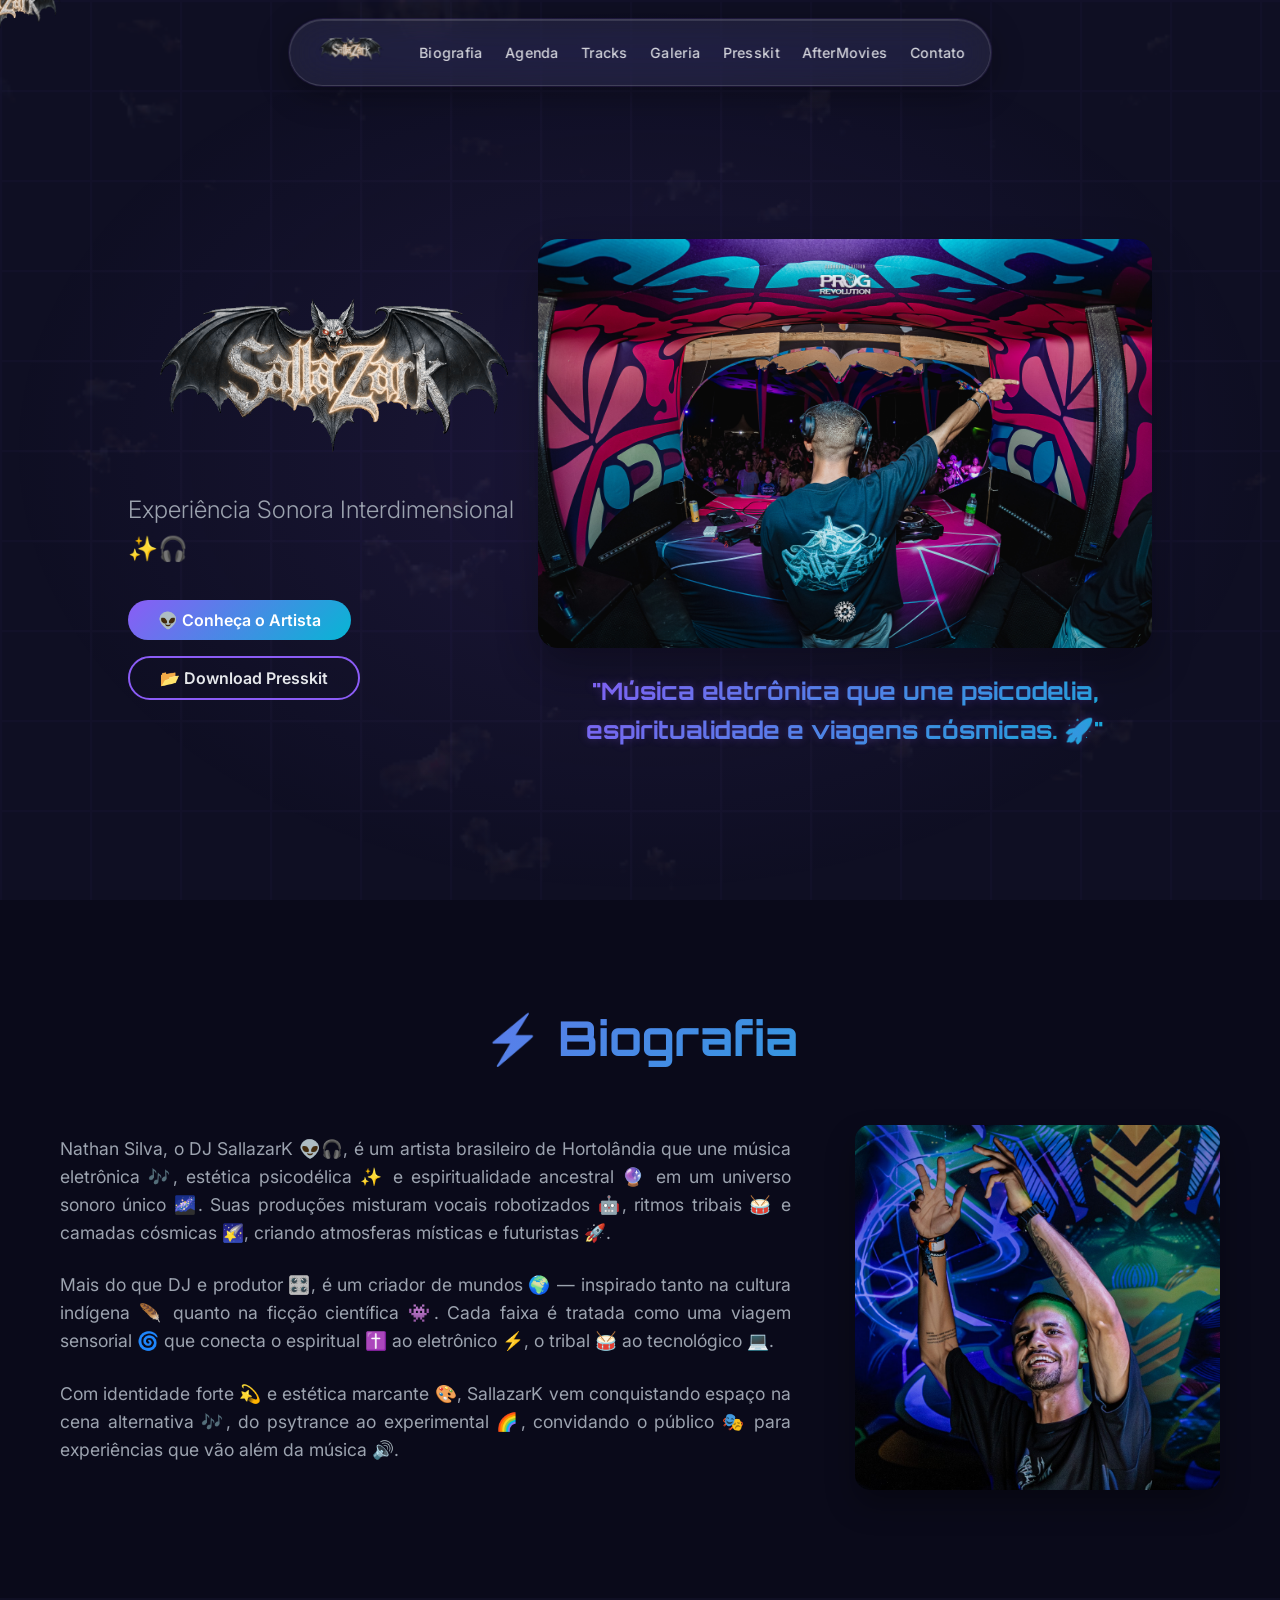
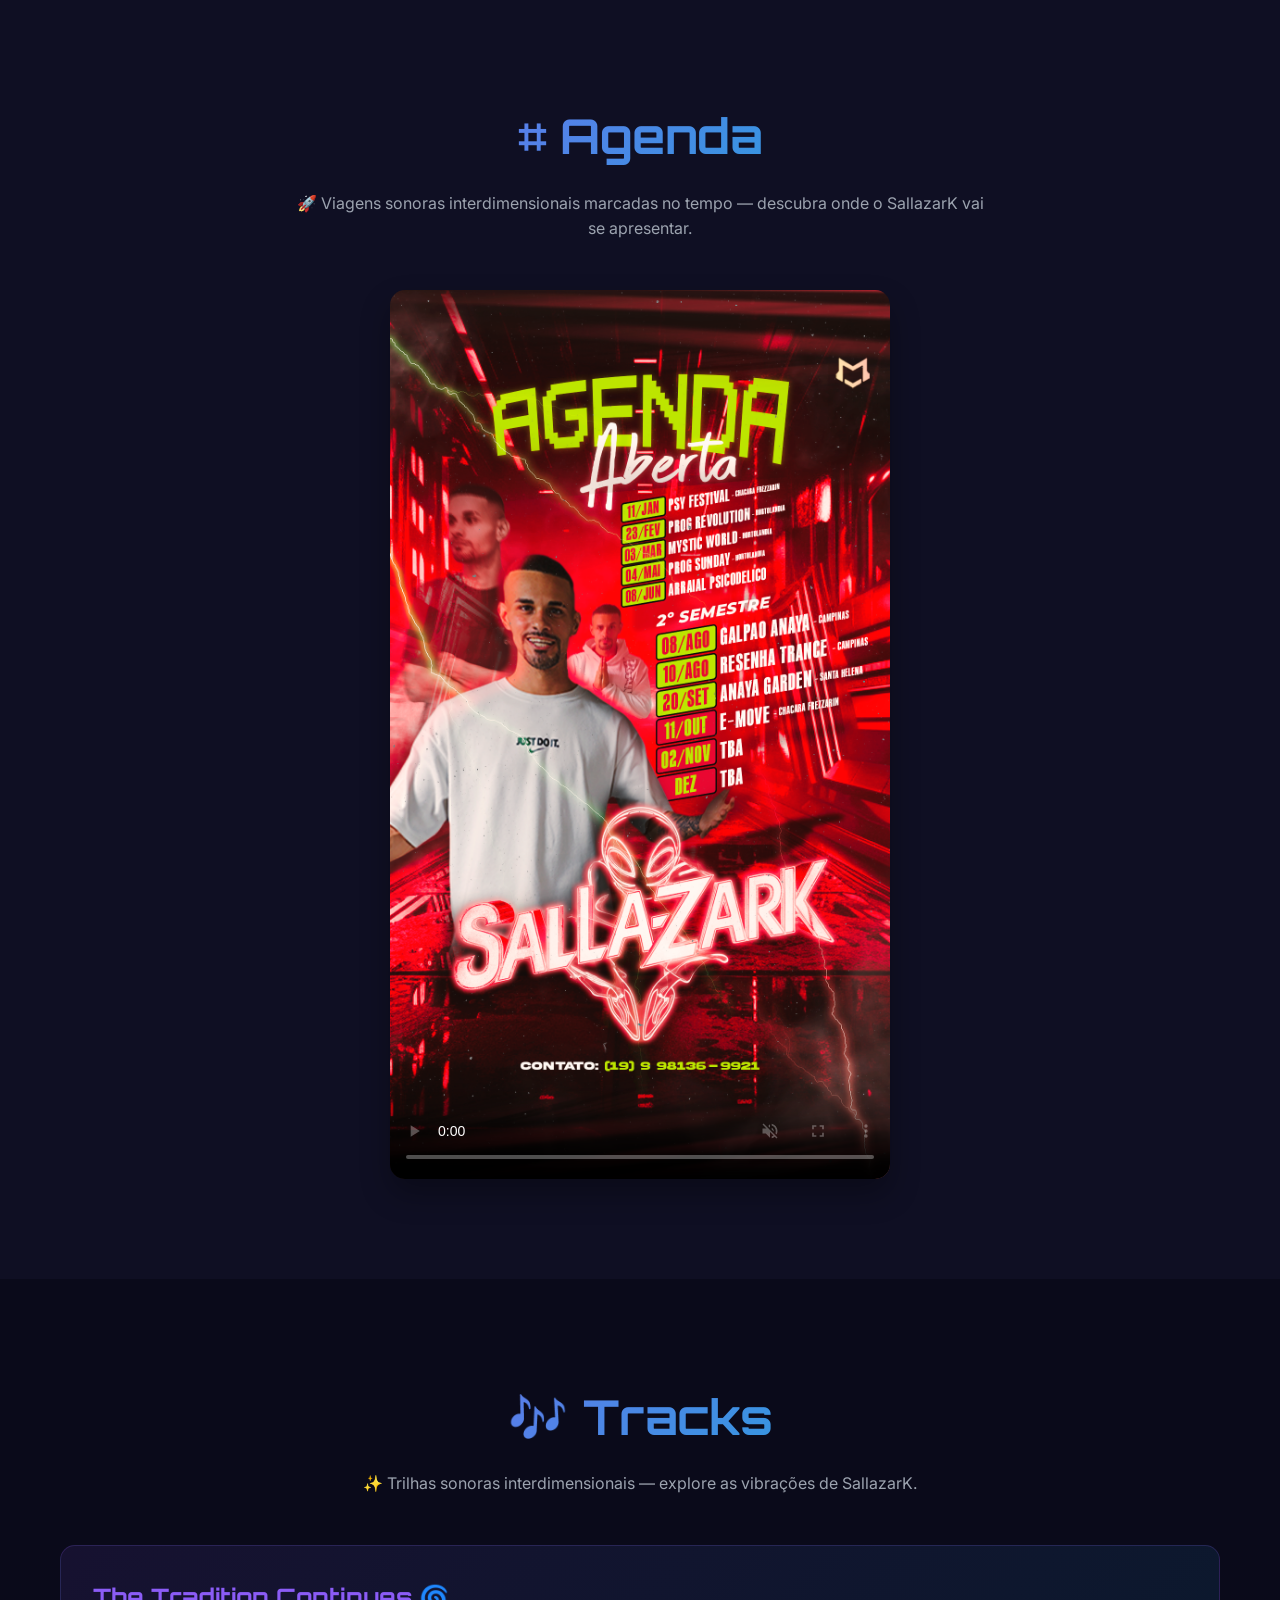
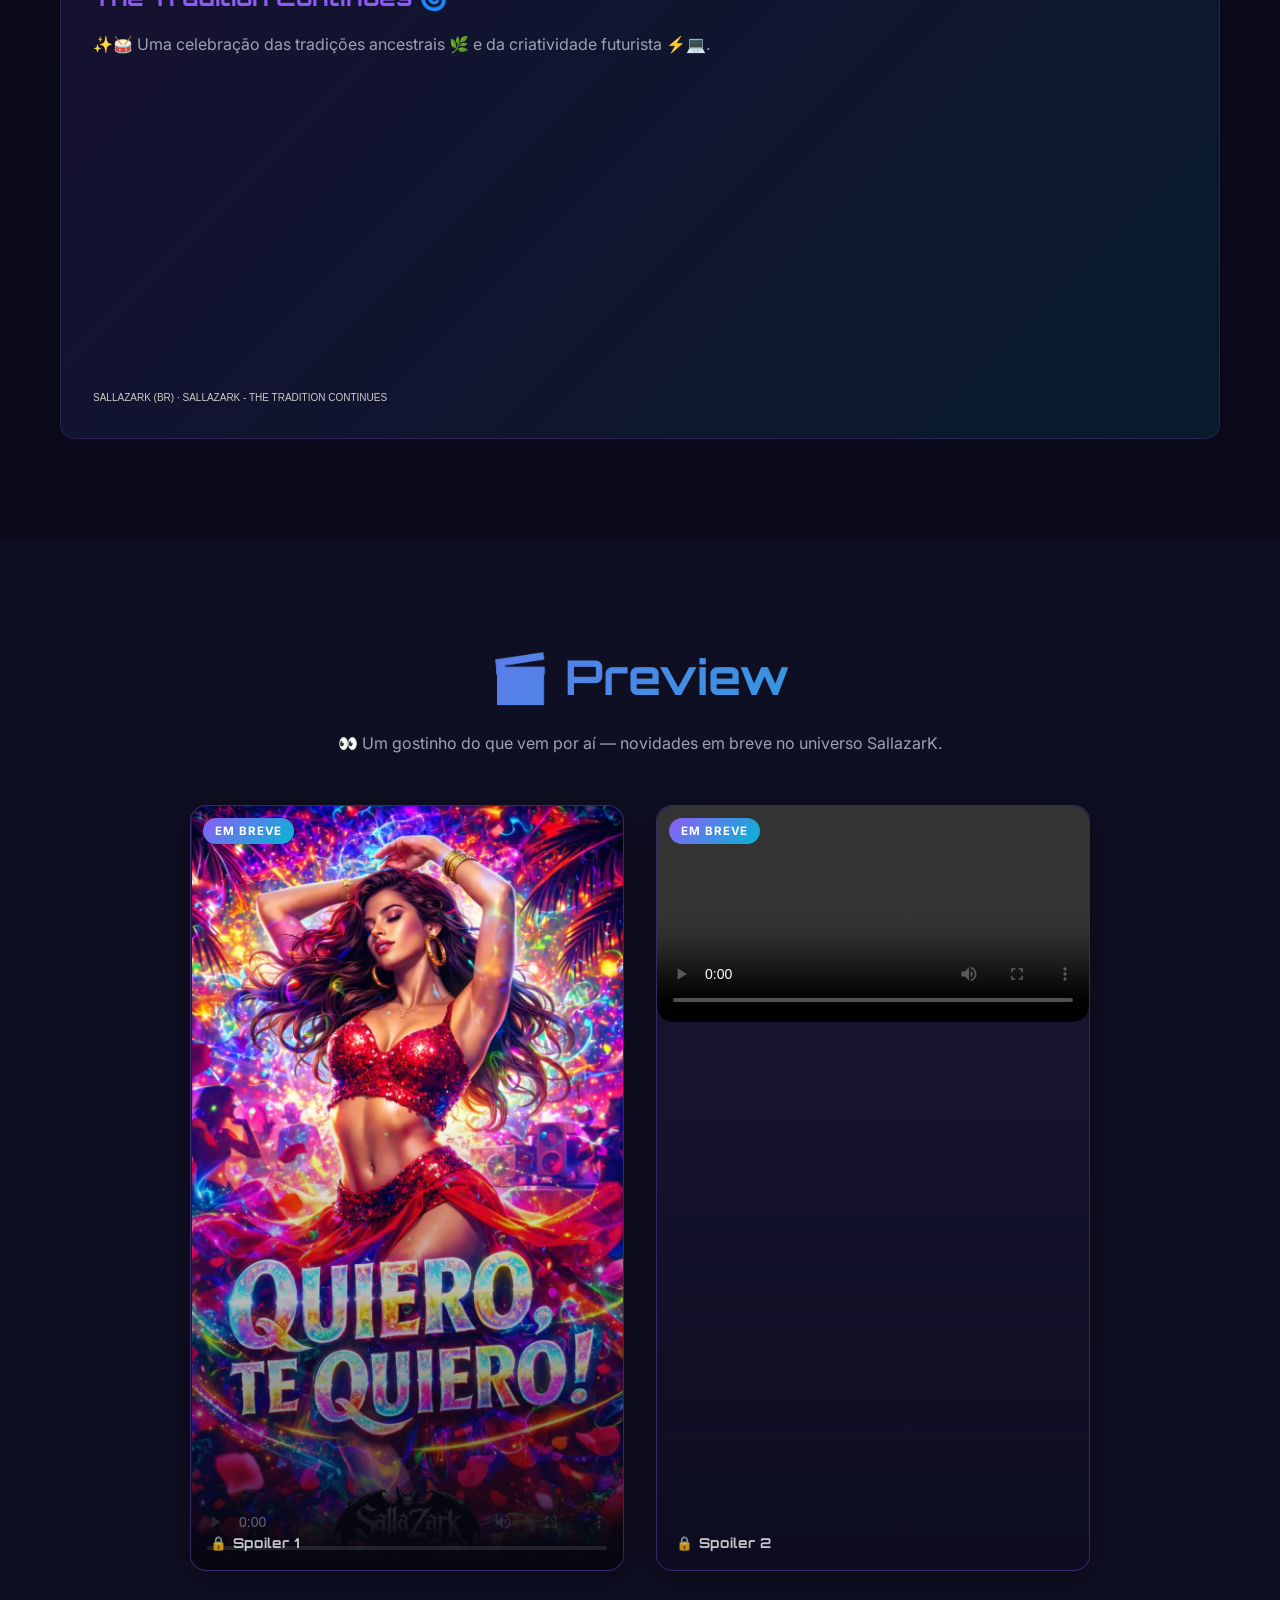
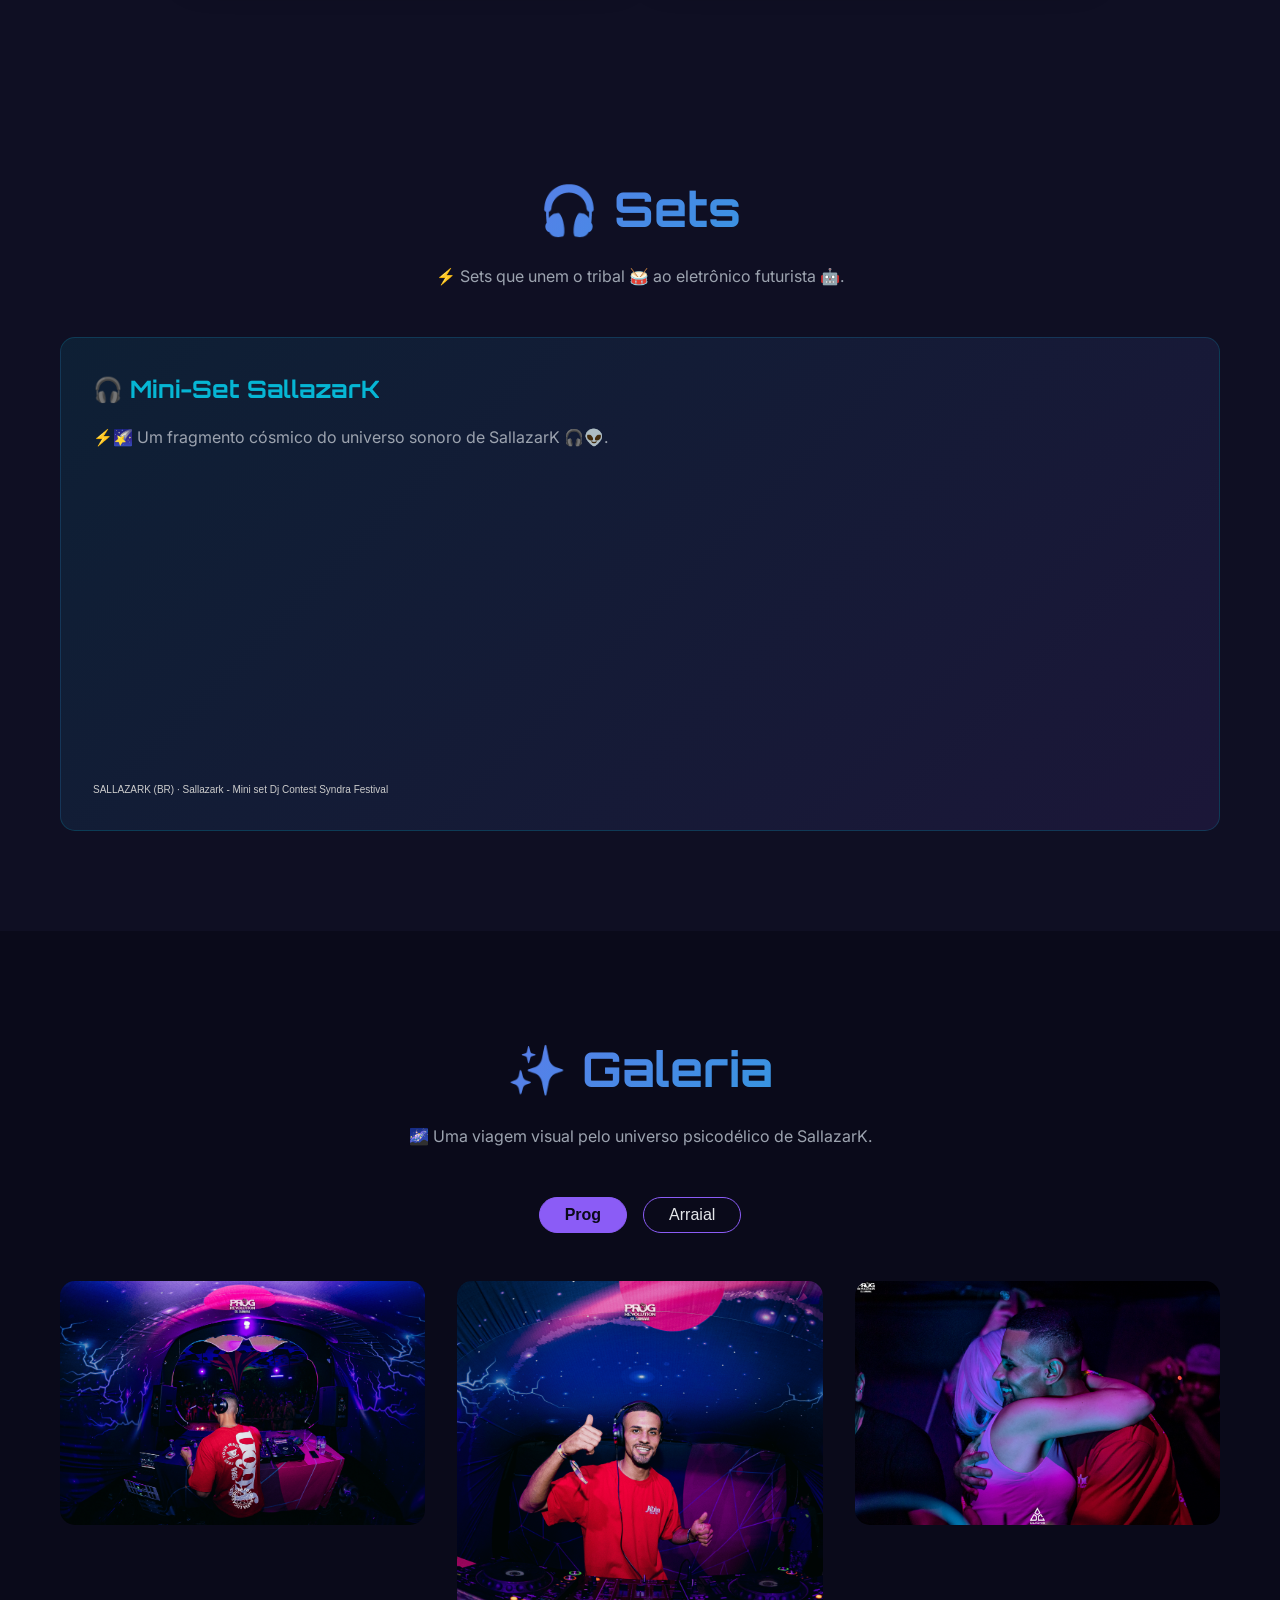
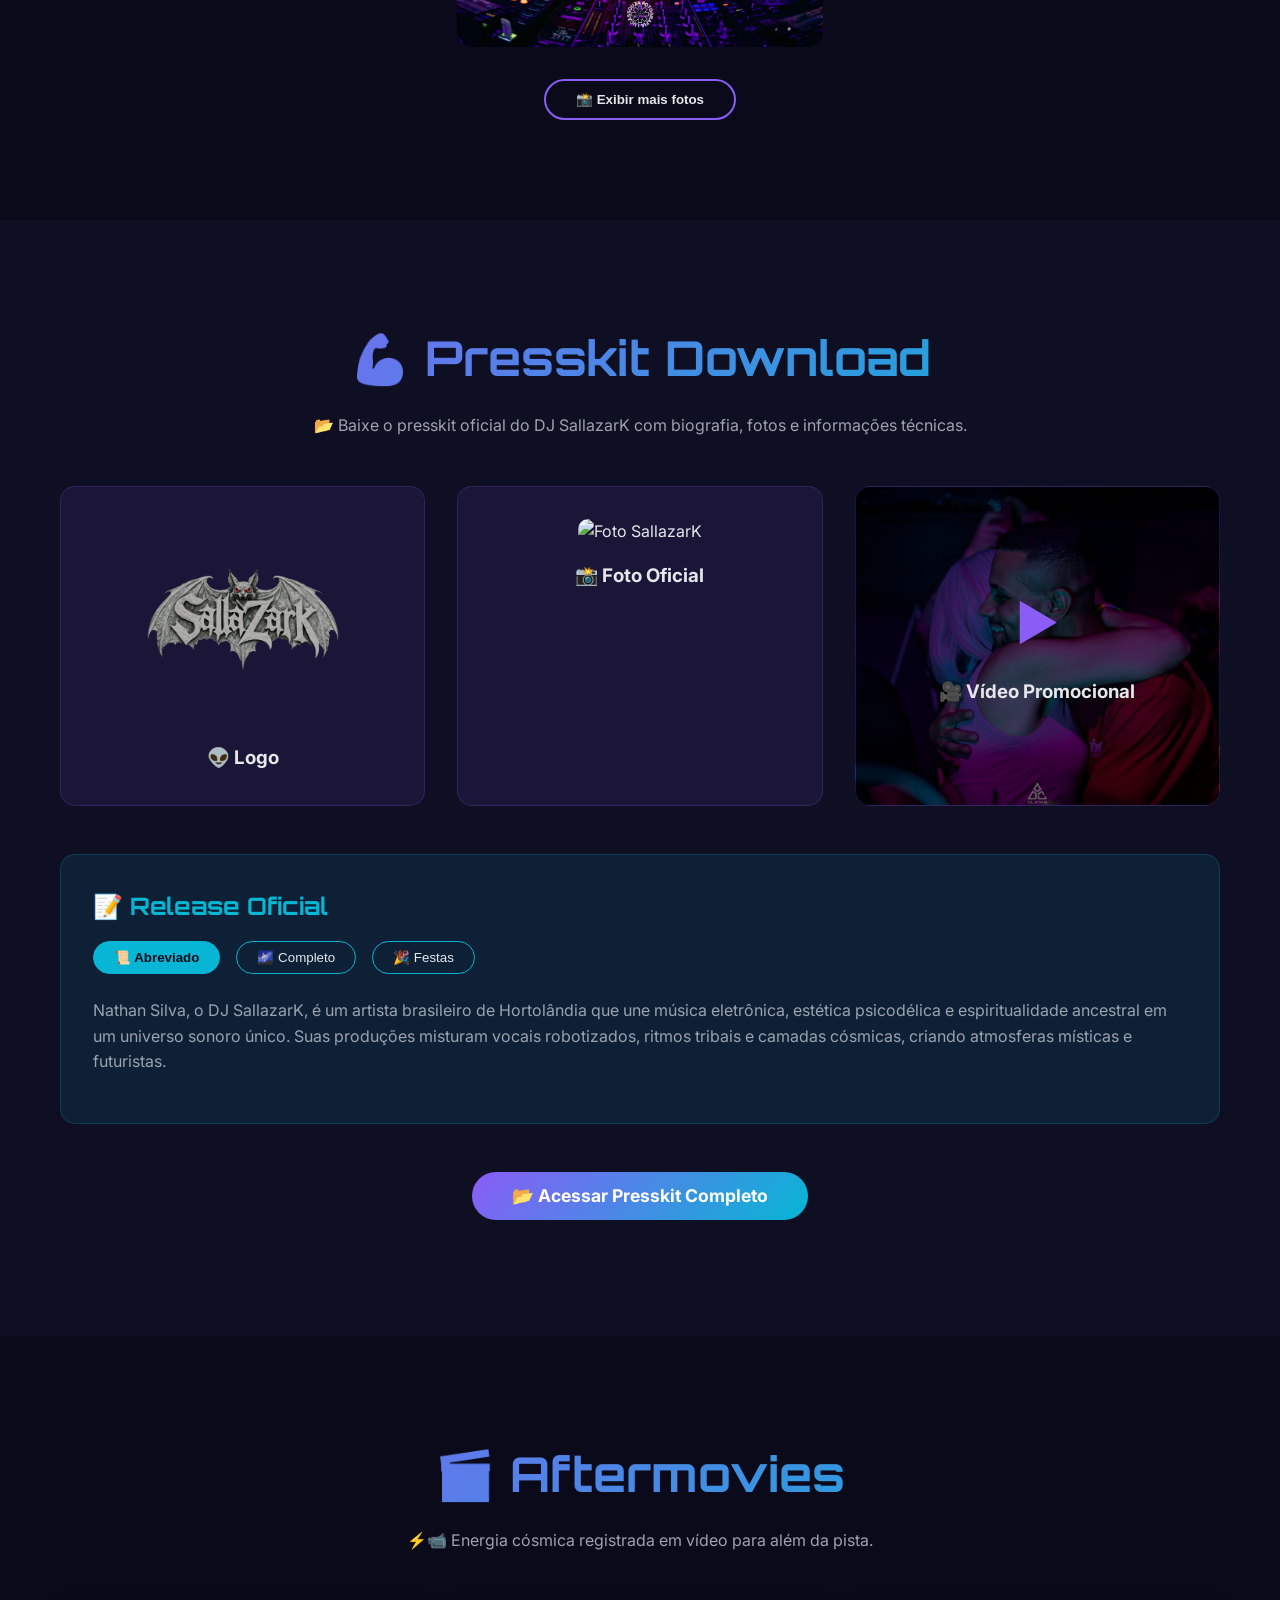
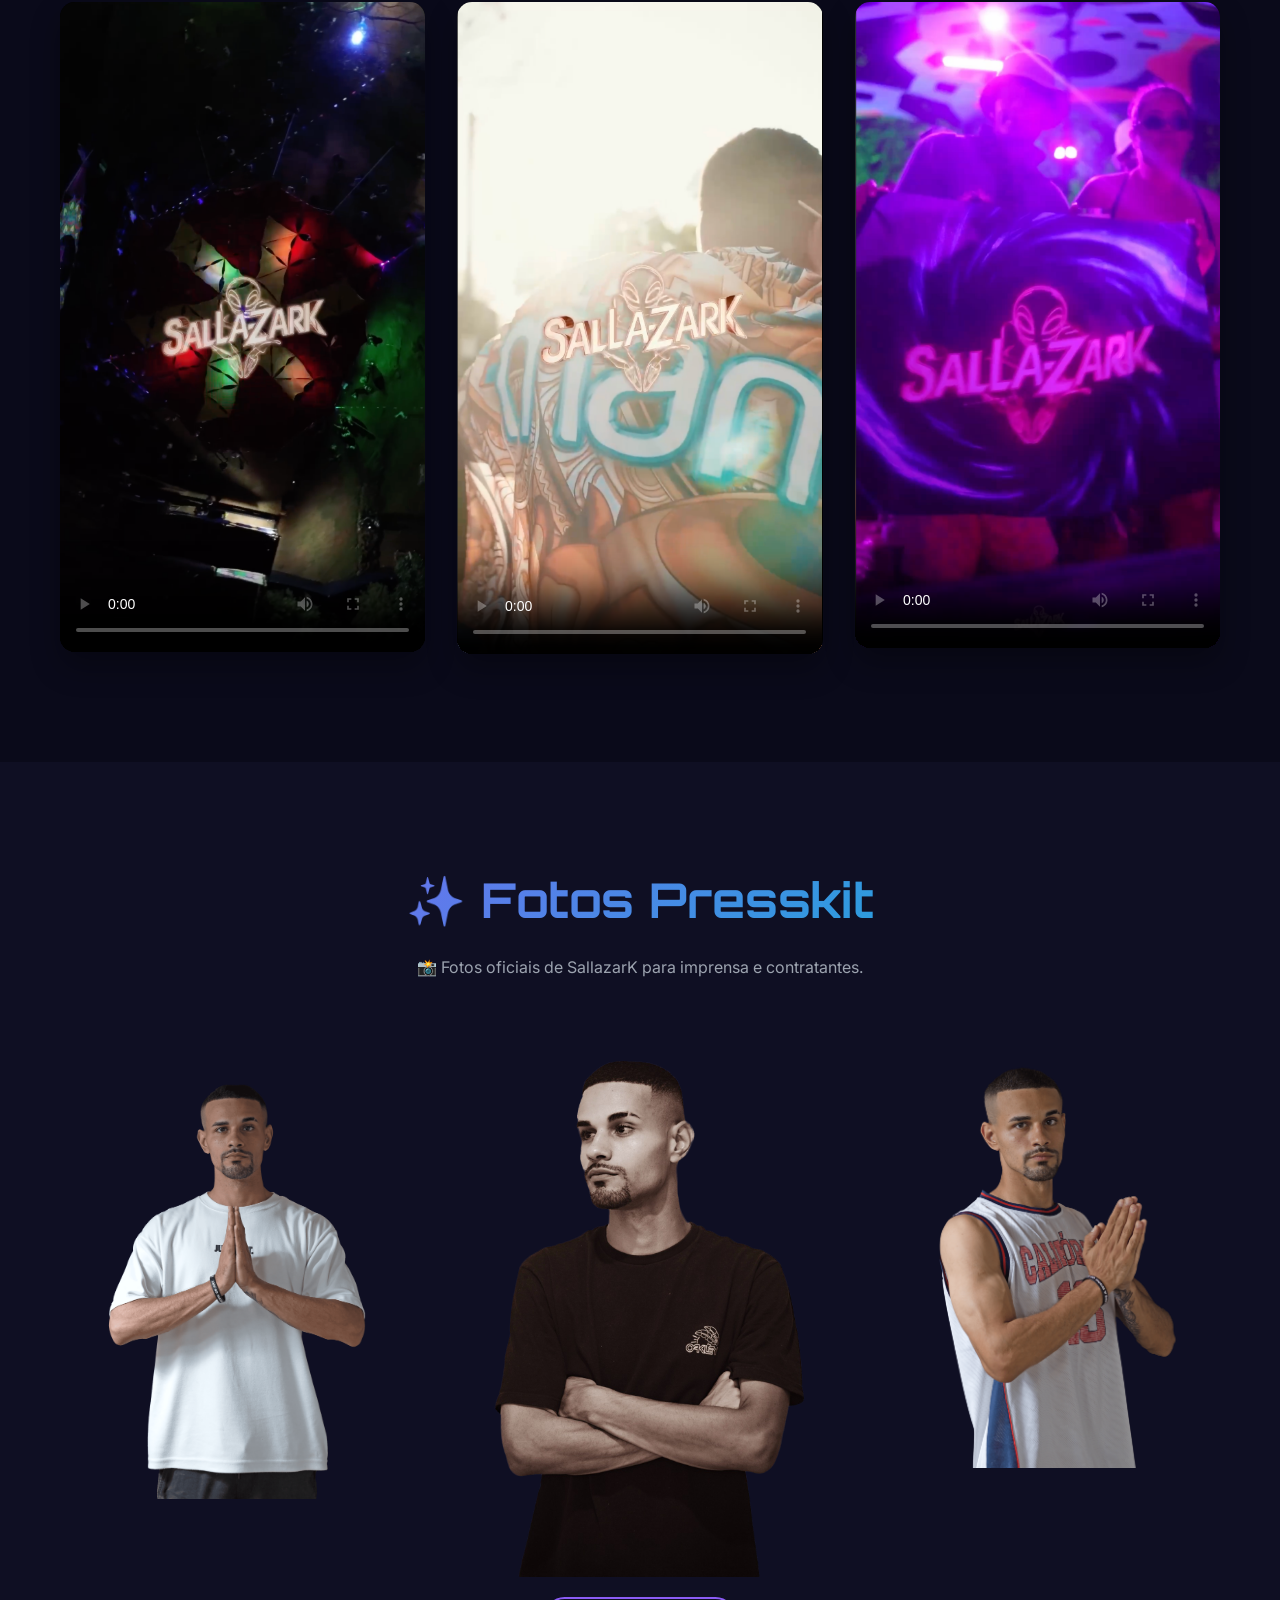
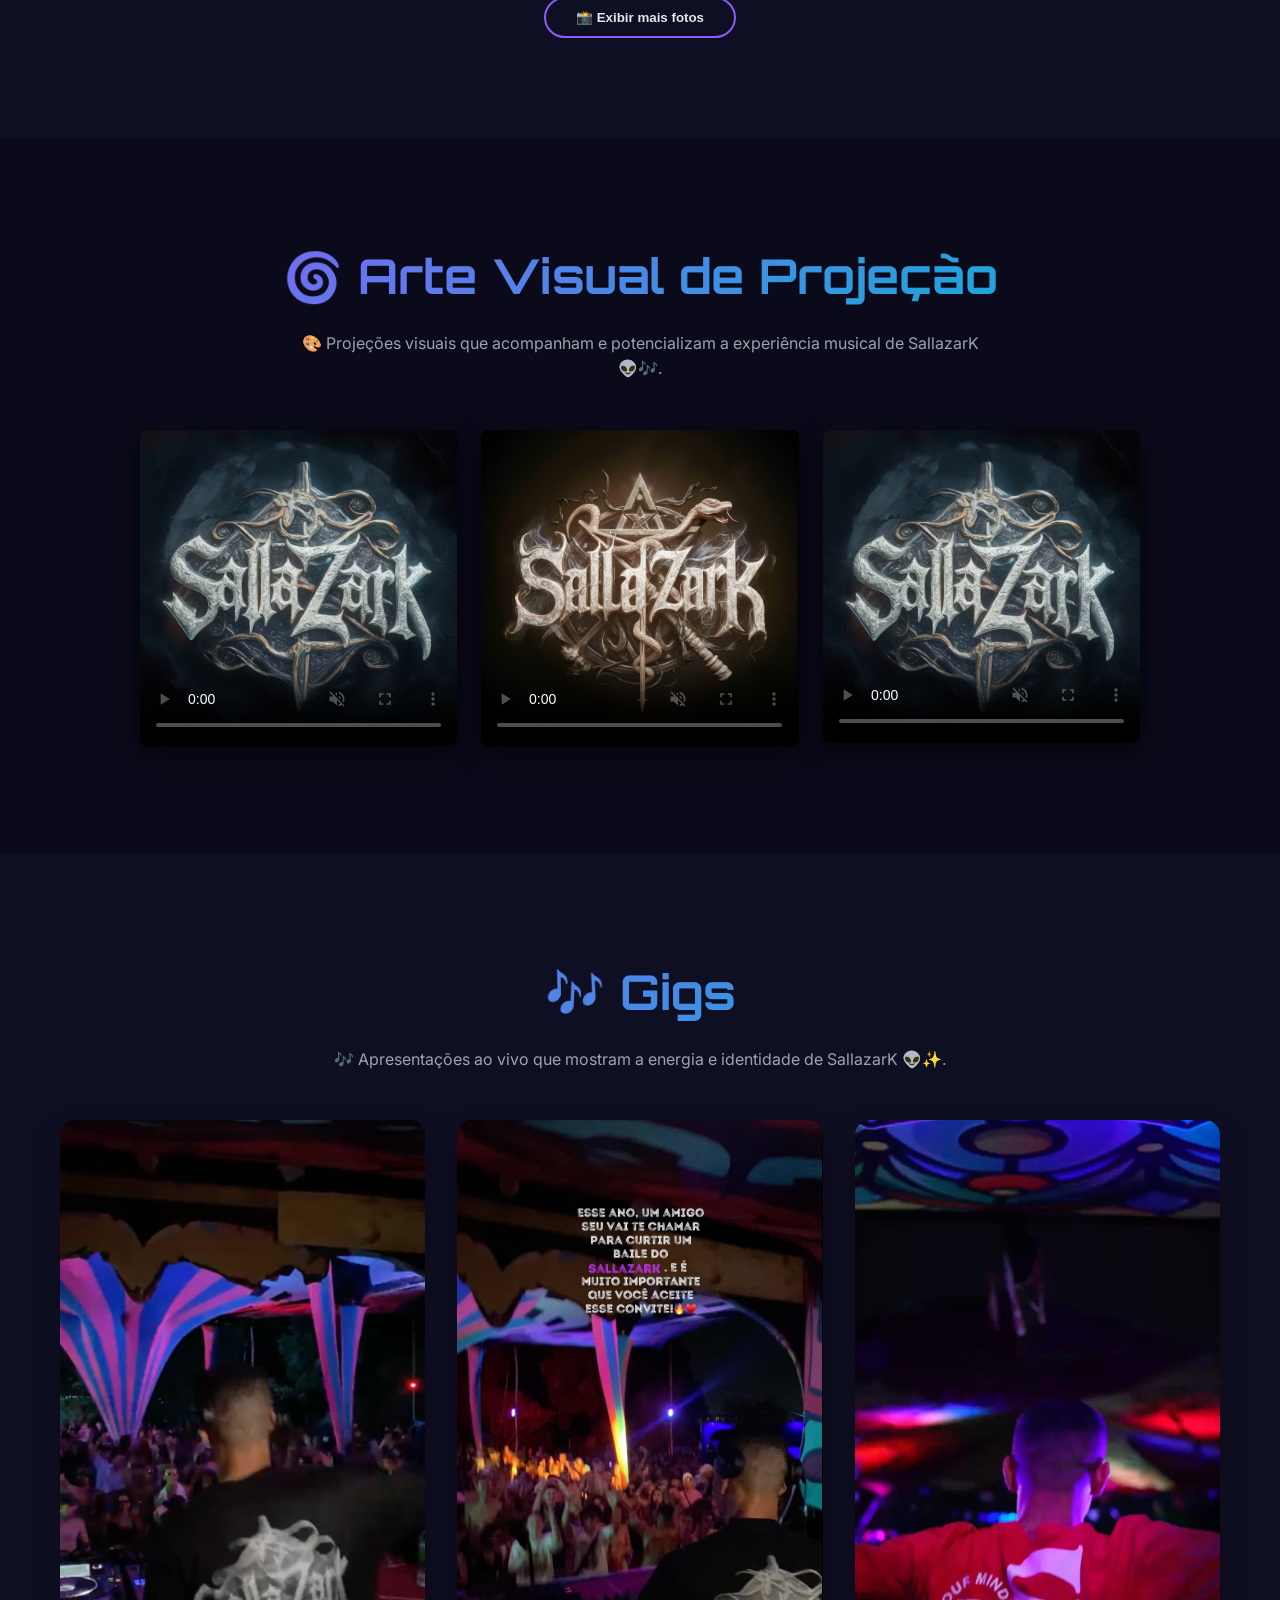
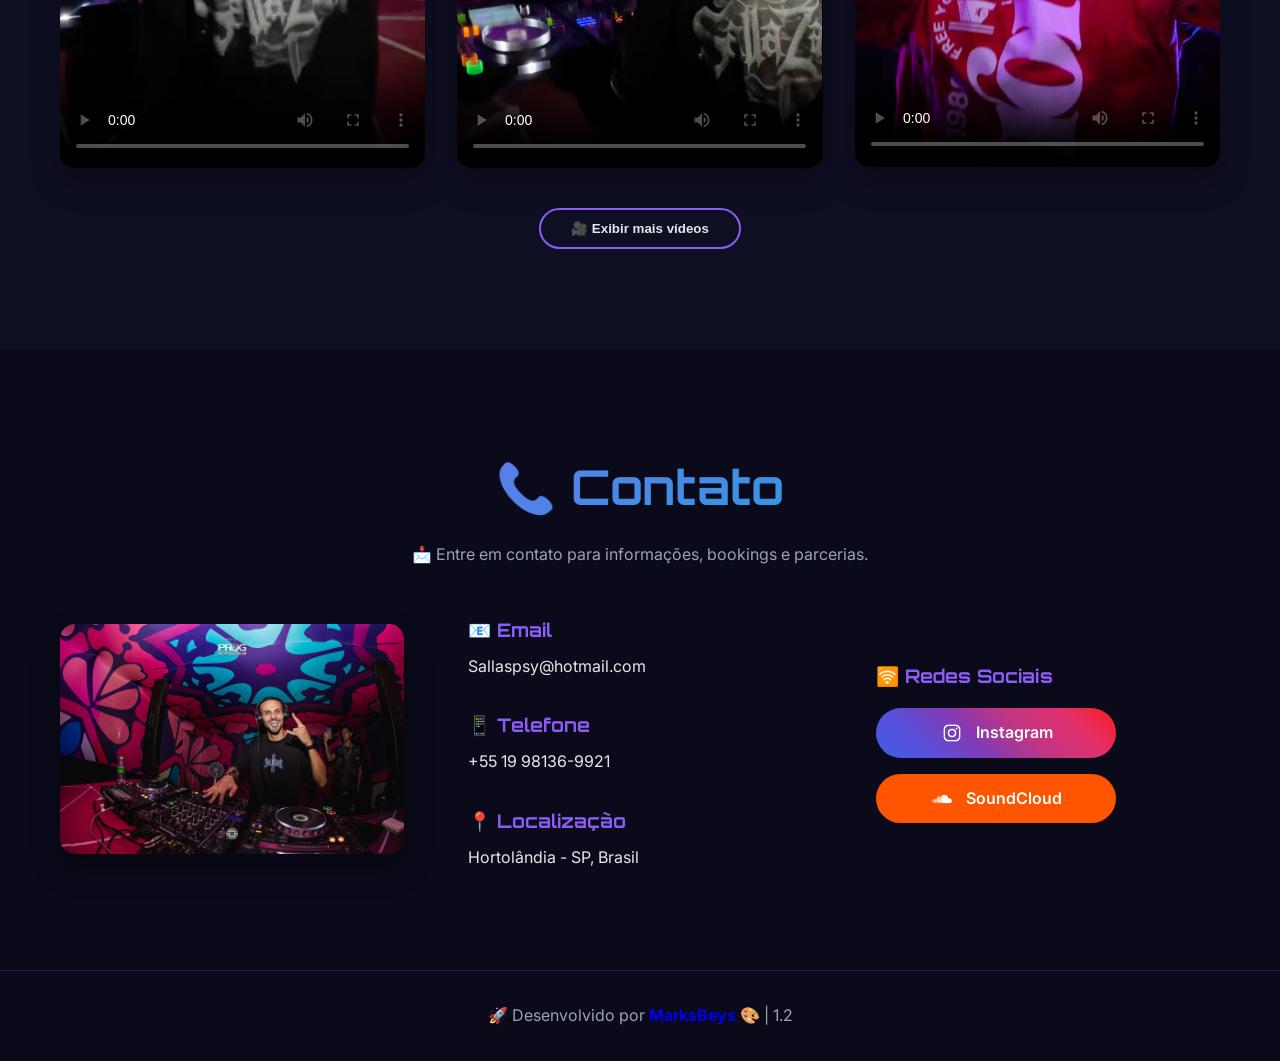
==== commit 1f38a417: "Reapply "1.2" This reverts commit aeca302019aed5500ca60d97f760c0c2ea6bbbe1." ====
--- a/index.html
+++ b/index.html
@@ -1,20 +1,30 @@
 <!DOCTYPE html>
 <html lang="pt-BR">
+
 <head>
     <meta charset="UTF-8">
     <meta name="viewport" content="width=device-width, initial-scale=1.0">
     <title>DJ SallazarK - Presskit</title>
     <link rel="stylesheet" href="style.css">
     <link rel="icon" href="logo_sallazark.png" type="image/png">
-    <link href="https://fonts.googleapis.com/css2?family=Orbitron:wght@400;700;900&family=Inter:wght@300;400;500;600&display=swap" rel="stylesheet">
+    <link
+        href="https://fonts.googleapis.com/css2?family=Orbitron:wght@400;700;900&family=Inter:wght@300;400;500;600&display=swap"
+        rel="stylesheet">
 </head>
+
 <body>
+    <!-- Custom Cursor -->
+    <div id="custom-cursor"><img src="img/gif/gif2.gif" alt=""></div>
+
+    <!-- Background GIF -->
+    <div id="bg-gif"></div>
+
     <!-- Header -->
     <header class="header">
         <nav class="nav">
             <div class="logo">
                 <a href="#home">
-                    <img src="logo_sallazark.png" alt="DJ SallazarK Logo">
+                    <img src="img/gif/gif2.gif" alt="DJ SallazarK Logo">
                 </a>
             </div>
             <ul class="nav-menu">
@@ -38,17 +48,17 @@
     <section id="home" class="hero">
         <div class="hero-content">
             <h1 class="hero-title">
-                <img src="img/LOGO PRINCIPAL.png" alt="DJ SallazarK Logo">
+                <img src="img/gif/gif2.gif" alt="DJ SallazarK Logo">
             </h1>
             <p class="hero-subtitle">Experiência Sonora Interdimensional ✨🎧</p>
             <div class="hero-buttons">
                 <a href="#biografia" class="btn btn-primary">👽 Conheça o Artista</a>
                 <a href="#presskit" class="btn btn-secondary">📂 Download Presskit</a>
             </div>
-        <br>
+            <br>
         </div>
         <div class="hero-visual">
-            <img src="img/IMG_1511.png" alt="DJ SallazarK" class="hero-image">
+            <img src="img/inicial.JPG" alt="DJ SallazarK" class="hero-image">
             <h3 class="hero-tagline">"Música eletrônica que une psicodelia, espiritualidade e viagens cósmicas. 🚀"</h3>
         </div>
     </section>
@@ -59,24 +69,32 @@
             <h2 class="section-title">⚡ Biografia</h2>
             <div class="biografia-content">
                 <div class="biografia-text">
-                    <p>Nathan Silva, o DJ SallazarK 👽🎧, é um artista brasileiro de Hortolândia que une música eletrônica 🎶, estética psicodélica ✨ e espiritualidade ancestral 🔮 em um universo sonoro único 🌌. Suas produções misturam vocais robotizados 🤖, ritmos tribais 🥁 e camadas cósmicas 🌠, criando atmosferas místicas e futuristas 🚀.</p>
-                    
-                    <p>Mais do que DJ e produtor 🎛️, é um criador de mundos 🌍 — inspirado tanto na cultura indígena 🪶 quanto na ficção científica 👾. Cada faixa é tratada como uma viagem sensorial 🌀 que conecta o espiritual ✝️ ao eletrônico ⚡, o tribal 🥁 ao tecnológico 💻.</p>
-                    
-                    <p>Com identidade forte 💫 e estética marcante 🎨, SallazarK vem conquistando espaço na cena alternativa 🎶, do psytrance ao experimental 🌈, convidando o público 🎭 para experiências que vão além da música 🔊.</p>
+                    <p>Nathan Silva, o DJ SallazarK 👽🎧, é um artista brasileiro de Hortolândia que une música
+                        eletrônica 🎶, estética psicodélica ✨ e espiritualidade ancestral 🔮 em um universo sonoro único
+                        🌌. Suas produções misturam vocais robotizados 🤖, ritmos tribais 🥁 e camadas cósmicas 🌠,
+                        criando atmosferas místicas e futuristas 🚀.</p>
+
+                    <p>Mais do que DJ e produtor 🎛️, é um criador de mundos 🌍 — inspirado tanto na cultura indígena 🪶
+                        quanto na ficção científica 👾. Cada faixa é tratada como uma viagem sensorial 🌀 que conecta o
+                        espiritual ✝️ ao eletrônico ⚡, o tribal 🥁 ao tecnológico 💻.</p>
+
+                    <p>Com identidade forte 💫 e estética marcante 🎨, SallazarK vem conquistando espaço na cena
+                        alternativa 🎶, do psytrance ao experimental 🌈, convidando o público 🎭 para experiências que
+                        vão além da música 🔊.</p>
                 </div>
                 <div class="biografia-image">
-                    <img src="img/IMG_1561.png" alt="DJ SallazarK">
-                </div>
-            </div>
-        </div>
-    </section>
-
-<!-- Agenda Section -->
+                    <img src="img/bionew.png" alt="DJ SallazarK">
+                </div>
+            </div>
+        </div>
+    </section>
+
+    <!-- Agenda Section -->
     <section id="agenda" class="agenda">
         <div class="container">
             <h2 class="section-title">⌗ Agenda</h2>
-            <p class="section-description">🚀 Viagens sonoras interdimensionais marcadas no tempo — descubra onde o SallazarK vai se apresentar.</p>
+            <p class="section-description">🚀 Viagens sonoras interdimensionais marcadas no tempo — descubra onde o
+                SallazarK vai se apresentar.</p>
             <div class="agenda-content">
                 <div class="agenda-item">
                     <video controls autoplay loop muted playsinline poster="img/Salla Agenda.png">
@@ -96,15 +114,51 @@
             <div class="tracks-grid">
                 <div class="track-card">
                     <div class="track-info">
-                        <h3 class="track-title">O Caminho da Flauta 🪈</h3>
-                        <p class="track-description">🥁🌿 Uma jornada sonora que combina elementos tribais com sonoridades eletrônicas futuristas 🤖🎶🚀</p>
-                        <iframe width="100%" height="300" scrolling="no" frameborder="no" allow="autoplay" src="https://w.soundcloud.com/player/?url=https%3A//api.soundcloud.com/tracks/1631565822&color=%23ff5500&auto_play=false&hide_related=false&show_comments=true&show_user=true&show_reposts=false&show_teaser=true&visual=true"></iframe><div style="font-size: 10px; color: #cccccc;line-break: anywhere;word-break: normal;overflow: hidden;white-space: nowrap;text-overflow: ellipsis; font-family: Interstate,Lucida Grande,Lucida Sans Unicode,Lucida Sans,Garuda,Verdana,Tahoma,sans-serif;font-weight: 100;"><a href="https://soundcloud.com/sallazark" title="SALLAZARK (BR)" target="_blank" style="color: #cccccc; text-decoration: none;">SALLAZARK (BR)</a> · <a href="https://soundcloud.com/sallazark/visual-dreams-triptonic-ft" title="Visual Dreams &amp; Triptonic FT SallaZarK - O caminho da flauta (original mix)" target="_blank" style="color: #cccccc; text-decoration: none;">Visual Dreams &amp; Triptonic FT SallaZarK - O caminho da flauta (original mix)</a></div>                    </div>
-                </div>
-                <div class="track-card">
-                    <div class="track-info">
                         <h3 class="track-title">The Tradition Continues 🌀</h3>
-                        <p class="track-description">✨🥁 Uma celebração das tradições ancestrais 🌿 e da criatividade futurista ⚡💻.</p>
-                        <iframe width="100%" height="300" scrolling="no" frameborder="no" allow="autoplay" src="https://w.soundcloud.com/player/?url=https%3A//api.soundcloud.com/tracks/2037496740&color=%23ff5500&auto_play=false&hide_related=false&show_comments=true&show_user=true&show_reposts=false&show_teaser=true&visual=true"></iframe><div style="font-size: 10px; color: #cccccc;line-break: anywhere;word-break: normal;overflow: hidden;white-space: nowrap;text-overflow: ellipsis; font-family: Interstate,Lucida Grande,Lucida Sans Unicode,Lucida Sans,Garuda,Verdana,Tahoma,sans-serif;font-weight: 100;"><a href="https://soundcloud.com/sallazark" title="SALLAZARK (BR)" target="_blank" style="color: #cccccc; text-decoration: none;">SALLAZARK (BR)</a> · <a href="https://soundcloud.com/sallazark/sallazark-the-tradition" title="SALLAZARK - THE TRADITION CONTINUES" target="_blank" style="color: #cccccc; text-decoration: none;">SALLAZARK - THE TRADITION CONTINUES</a></div>                </div>
+                        <p class="track-description">✨🥁 Uma celebração das tradições ancestrais 🌿 e da criatividade
+                            futurista ⚡💻.</p>
+                        <iframe width="100%" height="300" scrolling="no" frameborder="no" allow="autoplay"
+                            src="https://w.soundcloud.com/player/?url=https%3A//api.soundcloud.com/tracks/2037496740&color=%23ff5500&auto_play=false&hide_related=false&show_comments=true&show_user=true&show_reposts=false&show_teaser=true&visual=true"></iframe>
+                        <div
+                            style="font-size: 10px; color: #cccccc;line-break: anywhere;word-break: normal;overflow: hidden;white-space: nowrap;text-overflow: ellipsis; font-family: Interstate,Lucida Grande,Lucida Sans Unicode,Lucida Sans,Garuda,Verdana,Tahoma,sans-serif;font-weight: 100;">
+                            <a href="https://soundcloud.com/sallazark" title="SALLAZARK (BR)" target="_blank"
+                                style="color: #cccccc; text-decoration: none;">SALLAZARK (BR)</a> · <a
+                                href="https://soundcloud.com/sallazark/sallazark-the-tradition"
+                                title="SALLAZARK - THE TRADITION CONTINUES" target="_blank"
+                                style="color: #cccccc; text-decoration: none;">SALLAZARK - THE TRADITION CONTINUES</a>
+                        </div>
+                    </div>
+                </div>
+            </div>
+    </section>
+
+    <!-- Preview / Spoiler Section -->
+    <section id="preview" class="preview-section">
+        <div class="container">
+            <h2 class="section-title">🎬 Preview</h2>
+            <p class="section-description">👀 Um gostinho do que vem por aí — novidades em breve no universo SallazarK.
+            </p>
+            <div class="preview-grid">
+                <div class="preview-item">
+                    <div class="preview-badge">Em breve</div>
+                    <video controls poster="videos/tracks/capatequero.png">
+                        <source src="videos/tracks/capatequero.mp4" type="video/mp4">
+                        Seu navegador não suporta o elemento de vídeo.
+                    </video>
+                    <div class="preview-overlay">
+                        <span class="preview-label">🔒 Spoiler 1</span>
+                    </div>
+                </div>
+                <div class="preview-item">
+                    <div class="preview-badge">Em breve</div>
+                    <video controls>
+                        <source src="" type="video/mp4">
+                        Seu navegador não suporta o elemento de vídeo.
+                    </video>
+                    <div class="preview-overlay">
+                        <span class="preview-label">🔒 Spoiler 2</span>
+                    </div>
+                </div>
             </div>
         </div>
     </section>
@@ -119,7 +173,18 @@
                     <div class="set-info">
                         <h3 class="set-title">🎧 Mini-Set SallazarK</h3>
                         <p class="set-description">⚡🌠 Um fragmento cósmico do universo sonoro de SallazarK 🎧👽.</p>
-                        <iframe width="100%" height="300" scrolling="no" frameborder="no" allow="autoplay" src="https://w.soundcloud.com/player/?url=https%3A//api.soundcloud.com/tracks/1531374781&color=%23ff5500&auto_play=false&hide_related=false&show_comments=true&show_user=true&show_reposts=false&show_teaser=true&visual=true"></iframe><div style="font-size: 10px; color: #cccccc;line-break: anywhere;word-break: normal;overflow: hidden;white-space: nowrap;text-overflow: ellipsis; font-family: Interstate,Lucida Grande,Lucida Sans Unicode,Lucida Sans,Garuda,Verdana,Tahoma,sans-serif;font-weight: 100;"><a href="https://soundcloud.com/sallazark" title="SALLAZARK (BR)" target="_blank" style="color: #cccccc; text-decoration: none;">SALLAZARK (BR)</a> · <a href="https://soundcloud.com/sallazark/mini-set-sallazark" title="Sallazark - Mini set Dj Contest Syndra Festival" target="_blank" style="color: #cccccc; text-decoration: none;">Sallazark - Mini set Dj Contest Syndra Festival</a></div>                    </div>
+                        <iframe width="100%" height="300" scrolling="no" frameborder="no" allow="autoplay"
+                            src="https://w.soundcloud.com/player/?url=https%3A//api.soundcloud.com/tracks/1531374781&color=%23ff5500&auto_play=false&hide_related=false&show_comments=true&show_user=true&show_reposts=false&show_teaser=true&visual=true"></iframe>
+                        <div
+                            style="font-size: 10px; color: #cccccc;line-break: anywhere;word-break: normal;overflow: hidden;white-space: nowrap;text-overflow: ellipsis; font-family: Interstate,Lucida Grande,Lucida Sans Unicode,Lucida Sans,Garuda,Verdana,Tahoma,sans-serif;font-weight: 100;">
+                            <a href="https://soundcloud.com/sallazark" title="SALLAZARK (BR)" target="_blank"
+                                style="color: #cccccc; text-decoration: none;">SALLAZARK (BR)</a> · <a
+                                href="https://soundcloud.com/sallazark/mini-set-sallazark"
+                                title="Sallazark - Mini set Dj Contest Syndra Festival" target="_blank"
+                                style="color: #cccccc; text-decoration: none;">Sallazark - Mini set Dj Contest Syndra
+                                Festival</a>
+                        </div>
+                    </div>
                 </div>
             </div>
         </div>
@@ -221,7 +286,7 @@
                     <img src="img/registros/arraial/ARRAIAL PSYCODELICO-442.jpeg" alt="ARRAIAL PSYCODELICO-442">
                     <div class="galeria-overlay">
                         <h3>ARRAIAL PSYCODELICO-442</h3>
-                    </div>                
+                    </div>
                 </div>
                 <div class="galeria-item">
                     <img src="img/registros/arraial/ARRAIAL PSYCODELICO-443.jpeg" alt="ARRAIAL PSYCODELICO-443">
@@ -265,7 +330,7 @@
                         <h3>ArraialPsicodelico-266</h3>
                     </div>
                 </div>
-                 <div class="galeria-item">
+                <div class="galeria-item">
                     <img src="img/registros/arraial/ArraialPsicodelico-265.jpeg" alt="ArraialPsicodelico-265">
                     <div class="galeria-overlay">
                         <h3>ArraialPsicodelico-265</h3>
@@ -276,7 +341,7 @@
             <div id="load-more-presskit" class="galeria-load-more">
                 <button class="btn btn-secondary">Exibir mais fotos</button>
             </div>
-            </div>
+        </div>
         </div>
     </section>
 
@@ -284,18 +349,20 @@
     <section id="presskit" class="presskit">
         <div class="container">
             <h2 class="section-title">💪🏻 Presskit Download</h2>
-            <p class="section-description">📂 Baixe o presskit oficial do DJ SallazarK com biografia, fotos e informações técnicas.</p>
+            <p class="section-description">📂 Baixe o presskit oficial do DJ SallazarK com biografia, fotos e
+                informações técnicas.</p>
             <div class="presskit-content">
                 <div class="presskit-items">
                     <div class="presskit-item">
-                        <img src="img/LOGO PRINCIPAL2.png" alt="Logo SallazarK" class="presskit-preview">
+                        <img src="img/logonovoBRANCO.PNG" alt="Logo SallazarK" class="presskit-preview">
                         <h3>👽 Logo</h3>
                     </div>
                     <div class="presskit-item">
                         <img src="img/IMG_96772.png" alt="Foto SallazarK" class="presskit-preview">
                         <h3>📸 Foto Oficial</h3>
                     </div>
-                    <div class="presskit-item video-placeholder" style="background-image: linear-gradient(rgba(0, 0, 0, 0.6), rgba(0, 0, 0, 0.6)), url('img/PROG-260.jpg'); background-size: cover; background-position: center; background-repeat: no-repeat;">
+                    <div class="presskit-item video-placeholder"
+                        style="background-image: linear-gradient(rgba(0, 0, 0, 0.6), rgba(0, 0, 0, 0.6)), url('img/PROG-260.jpg'); background-size: cover; background-position: center; background-repeat: no-repeat;">
                         <div class="video-content">
                             <div class="play-button">▶</div>
                             <h3>🎥 Vídeo Promocional</h3>
@@ -311,23 +378,46 @@
                         <button class="btn-release" data-target="release-festas">🎉 Festas</button>
                     </div>
                     <div id="release-abbreviated" class="release-text active">
-                        <p>Nathan Silva, o DJ SallazarK, é um artista brasileiro de Hortolândia que une música eletrônica, estética psicodélica e espiritualidade ancestral em um universo sonoro único. Suas produções misturam vocais robotizados, ritmos tribais e camadas cósmicas, criando atmosferas místicas e futuristas.</p>
+                        <p>Nathan Silva, o DJ SallazarK, é um artista brasileiro de Hortolândia que une música
+                            eletrônica, estética psicodélica e espiritualidade ancestral em um universo sonoro único.
+                            Suas produções misturam vocais robotizados, ritmos tribais e camadas cósmicas, criando
+                            atmosferas místicas e futuristas.</p>
                     </div>
                     <div id="release-complete" class="release-text">
-                        <p>Nathan Silva, conhecido artisticamente como DJ SallazarK, é um artista brasileiro, residente na cidade de Hortolândia. E, que vem se destacando por unir música eletrônica, estética psicodélica e espiritualidade ancestral em um universo sonoro único. Suas produções mergulham o ouvinte em atmosferas densas, místicas e futuristas, onde vocais robotizados, ritmos tribais e camadas cósmicas se fundem em um transe sensorial.</p>
-                        <p>Mais do que um DJ ou produtor, SallazarK é um criador de mundos. Suas obras revelam influências que vão da cultura indígena à ficção científica, com narrativas que evocam rituais cósmicos, batalhas entre civilizações paralelas e florestas sagradas que vibram em harmonia com o universo. Cada faixa é tratada como uma viagem — uma invocação de forças que transcendem tempo, espaço e linguagem.</p>
-                        <p>Além de sua visão artística ousada, SallazarK também se destaca pela dedicação técnica e profissionalismo.É um artista que estuda, experimenta e evolui a cada novo lançamento.</p>
-                        <p>Com uma identidade forte e uma estética marcante, DJ SallazarK vem conquistando espaço entre os amantes da música alternativa, do psytrance ao experimental. Seus projetos visuais e sonoros — que incluem capas de álbuns, performances e colaborações — convidam o público a uma jornada fora do comum: uma celebração entre o espiritual e o eletrônico, o tribal e o tecnológico, o real e o imaginário.</p>
-                        <p>Para conhecer mais sobre DJ SallazarK e suas próximas experiências sonoras, fique atento às redes sociais e plataformas de streaming. O ritual está só começando.</p>
+                        <p>Nathan Silva, conhecido artisticamente como DJ SallazarK, é um artista brasileiro, residente
+                            na cidade de Hortolândia. E, que vem se destacando por unir música eletrônica, estética
+                            psicodélica e espiritualidade ancestral em um universo sonoro único. Suas produções
+                            mergulham o ouvinte em atmosferas densas, místicas e futuristas, onde vocais robotizados,
+                            ritmos tribais e camadas cósmicas se fundem em um transe sensorial.</p>
+                        <p>Mais do que um DJ ou produtor, SallazarK é um criador de mundos. Suas obras revelam
+                            influências que vão da cultura indígena à ficção científica, com narrativas que evocam
+                            rituais cósmicos, batalhas entre civilizações paralelas e florestas sagradas que vibram em
+                            harmonia com o universo. Cada faixa é tratada como uma viagem — uma invocação de forças que
+                            transcendem tempo, espaço e linguagem.</p>
+                        <p>Além de sua visão artística ousada, SallazarK também se destaca pela dedicação técnica e
+                            profissionalismo.É um artista que estuda, experimenta e evolui a cada novo lançamento.</p>
+                        <p>Com uma identidade forte e uma estética marcante, DJ SallazarK vem conquistando espaço entre
+                            os amantes da música alternativa, do psytrance ao experimental. Seus projetos visuais e
+                            sonoros — que incluem capas de álbuns, performances e colaborações — convidam o público a
+                            uma jornada fora do comum: uma celebração entre o espiritual e o eletrônico, o tribal e o
+                            tecnológico, o real e o imaginário.</p>
+                        <p>Para conhecer mais sobre DJ SallazarK e suas próximas experiências sonoras, fique atento às
+                            redes sociais e plataformas de streaming. O ritual está só começando.</p>
                     </div>
                     <div id="release-festas" class="release-text">
                         <p>DJ SallazarK convida o público para uma experiência sonora interdimensional.</p>
-                        <p>Nathan Silva, conhecido artisticamente como DJ SallazarK, é um artista brasileiro que vem se destacando por unir música eletrônica, estética psicodélica e espiritualidade ancestral em um universo sonoro único. Suas produções mergulham o ouvinte em atmosferas densas, místicas e futuristas, onde vocais robotizados, ritmos tribais e camadas cósmicas se fundem em um transe sensorial.</p>
+                        <p>Nathan Silva, conhecido artisticamente como DJ SallazarK, é um artista brasileiro que vem se
+                            destacando por unir música eletrônica, estética psicodélica e espiritualidade ancestral em
+                            um universo sonoro único. Suas produções mergulham o ouvinte em atmosferas densas, místicas
+                            e futuristas, onde vocais robotizados, ritmos tribais e camadas cósmicas se fundem em um
+                            transe sensorial.</p>
                     </div>
                 </div>
 
                 <div class="presskit-download">
-                    <a href="https://drive.google.com/drive/folders/1-UdTj-5tff5Aba8LL3B2Z90V1LGAoYUc?usp=drive_link" target="_blank" rel="noopener noreferrer" class="btn btn-download">📂 Acessar Presskit Completo</a>
+                    <a href="https://drive.google.com/drive/folders/1-UdTj-5tff5Aba8LL3B2Z90V1LGAoYUc?usp=drive_link"
+                        target="_blank" rel="noopener noreferrer" class="btn btn-download">📂 Acessar Presskit
+                        Completo</a>
                 </div>
             </div>
         </div>
@@ -341,7 +431,8 @@
             <div class="aftermovies-grid">
                 <div class="aftermovie-item">
                     <video controls poster="videos/aftermovie /Sallazark at Arraial Psicodelico Hortolandia.png">
-                        <source src="videos/aftermovie /Sallazark at Arraial Psicodelico Hortolandia.mp4" type="video/mp4">
+                        <source src="videos/aftermovie /Sallazark at Arraial Psicodelico Hortolandia.mp4"
+                            type="video/mp4">
                         Seu navegador não suporta o elemento de vídeo.
                     </video>
                 </div>
@@ -353,7 +444,8 @@
                 </div>
                 <div class="aftermovie-item">
                     <video controls poster="videos/aftermovie /Sallazark at Prog Revolution Ed. Carnaval 2025.png">
-                        <source src="videos/aftermovie /Sallazark at Prog Revolution Ed. Carnaval 2025.mp4" type="video/mp4">
+                        <source src="videos/aftermovie /Sallazark at Prog Revolution Ed. Carnaval 2025.mp4"
+                            type="video/mp4">
                         Seu navegador não suporta o elemento de vídeo.
                     </video>
                 </div>
@@ -370,47 +462,65 @@
                 <!-- As 8 primeiras fotos visíveis por padrão -->
                 <div class="fotos-presskit-item">
                     <img src="img/presskit/IMG_9677.png" alt="Foto Presskit 1">
-                    <div class="fotos-presskit-overlay"><h3>IMG_9677.png</h3></div>
+                    <div class="fotos-presskit-overlay">
+                        <h3>IMG_9677.png</h3>
+                    </div>
                 </div>
                 <div class="fotos-presskit-item">
                     <img src="img/presskit/IMG-20230515-WA0098.png" alt="Foto Presskit 2">
-                    <div class="fotos-presskit-overlay"><h3>IMG-20230515-WA0098.png</h3></div>
+                    <div class="fotos-presskit-overlay">
+                        <h3>IMG-20230515-WA0098.png</h3>
+                    </div>
                 </div>
                 <div class="fotos-presskit-item">
                     <img src="img/presskit/IMG_9706.png" alt="Foto Presskit 3">
-                    <div class="fotos-presskit-overlay"><h3>IMG_9706.png</h3></div>
+                    <div class="fotos-presskit-overlay">
+                        <h3>IMG_9706.png</h3>
+                    </div>
                 </div>
                 <div class="fotos-presskit-item">
                     <img src="img/presskit/IMG_9712.png" alt="Foto Presskit 4">
-                    <div class="fotos-presskit-overlay"><h3>IMG_9712.png</h3></div>
+                    <div class="fotos-presskit-overlay">
+                        <h3>IMG_9712.png</h3>
+                    </div>
                 </div>
                 <div class="fotos-presskit-item">
                     <img src="img/presskit/IMG_9696.png" alt="Foto Presskit 5">
-                    <div class="fotos-presskit-overlay"><h3>IMG_9696.png</h3></div>
+                    <div class="fotos-presskit-overlay">
+                        <h3>IMG_9696.png</h3>
+                    </div>
                 </div>
                 <div class="fotos-presskit-item">
                     <img src="img/presskit/IMG_9686.png" alt="Foto Presskit 6">
-                    <div class="fotos-presskit-overlay"><h3>IMG_9686.png</h3></div>
+                    <div class="fotos-presskit-overlay">
+                        <h3>IMG_9686.png</h3>
+                    </div>
                 </div>
                 <div class="fotos-presskit-item">
                     <img src="img/presskit/IMG_9717.png" alt="Foto Presskit 7">
-                    <div class="fotos-presskit-overlay"><h3>IMG_9717.png</h3></div>
+                    <div class="fotos-presskit-overlay">
+                        <h3>IMG_9717.png</h3>
+                    </div>
                 </div>
                 <div class="fotos-presskit-item">
                     <img src="img/presskit/IMG_9703.png" alt="Foto Presskit 8">
-                    <div class="fotos-presskit-overlay"><h3>IMG_9703.png</h3></div>
+                    <div class="fotos-presskit-overlay">
+                        <h3>IMG_9703.png</h3>
+                    </div>
                 </div>
             </div>
             <!-- Botão para carregar mais fotos do Presskit (movido para fora do div) -->
-            <button id="load-more-fotos-presskit" class="btn btn-secondary" style="display: block; margin: 20px auto 0;">📸 Exibir mais fotos</button>
-        </div>
-    </section>
-
-<!-- Arte Visual Section -->
+            <button id="load-more-fotos-presskit" class="btn btn-secondary"
+                style="display: block; margin: 20px auto 0;">📸 Exibir mais fotos</button>
+        </div>
+    </section>
+
+    <!-- Arte Visual Section -->
     <section id="arte-visual" class="arte-visual">
         <div class="container">
             <h2 class="section-title">🌀 Arte Visual de Projeção</h2>
-            <p class="section-description">🎨 Projeções visuais que acompanham e potencializam a experiência musical de SallazarK 👽🎶.</p>
+            <p class="section-description">🎨 Projeções visuais que acompanham e potencializam a experiência musical de
+                SallazarK 👽🎶.</p>
             <div class="arte-video-grid">
                 <div class="arte-video-item">
                     <video controls loop muted poster="videos/SALLAZARK 2.png">
@@ -438,8 +548,21 @@
     <section id="gigs" class="gigs">
         <div class="container">
             <h2 class="section-title">🎶 Gigs</h2>
-            <p class="section-description">🎶 Apresentações ao vivo que mostram a energia e identidade de SallazarK 👽✨.</p>
+            <p class="section-description">🎶 Apresentações ao vivo que mostram a energia e identidade de SallazarK 👽✨.
+            </p>
             <div id="gigs-grid" class="aftermovies-grid gigs-grid">
+                <div class="aftermovie-item">
+                    <video controls poster="videos/gigs/prog1.png">
+                        <source src="videos/gigs/prog1.MOV" type="video/mp4">
+                        Seu navegador não suporta o elemento de vídeo.
+                    </video>
+                </div>
+                <div class="aftermovie-item">
+                    <video controls poster="videos/gigs/prog2.png">
+                        <source src="videos/gigs/prog2.MOV" type="video/mp4">
+                        Seu navegador não suporta o elemento de vídeo.
+                    </video>
+                </div>
                 <div class="aftermovie-item">
                     <video controls poster="videos/gigs/C4518.png">
                         <source src="videos/gigs/C4518.mp4" type="video/mp4">
@@ -477,7 +600,7 @@
             </div>
         </div>
     </section>
-    
+
     <!-- Contato Section -->
     <section id="contato" class="contato">
         <div class="container">
@@ -485,7 +608,7 @@
             <p class="section-description">📩 Entre em contato para informações, bookings e parcerias.</p>
             <div class="contato-content">
                 <div class="contato-image">
-                    <img src="img/ARRAIAL PSYCODELICO-443.jpeg" alt="DJ SallazarK em apresentação ao vivo">
+                    <img src="img/contnew.JPG" alt="DJ SallazarK em apresentação ao vivo">
                 </div>
                 <div class="contato-info">
                     <div class="contato-item">
@@ -504,8 +627,10 @@
                 <div class="social-links">
                     <h3>🛜 Redes Sociais</h3>
                     <div class="social-buttons">
-                        <a href="https://www.instagram.com/sallazark_music/" target="_blank" class="social-btn instagram"><img src="img/insta.png" alt="Ícone Instagram"> Instagram</a>
-                        <a href="https://soundcloud.com/sallazark/" target="_blank" class="social-btn soundcloud"><img src="img/sound.png" alt="Ícone SoundCloud"> SoundCloud</a>
+                        <a href="https://www.instagram.com/sallazark_music/" target="_blank"
+                            class="social-btn instagram"><img src="img/insta.png" alt="Ícone Instagram"> Instagram</a>
+                        <a href="https://soundcloud.com/sallazark/" target="_blank" class="social-btn soundcloud"><img
+                                src="img/sound.png" alt="Ícone SoundCloud"> SoundCloud</a>
                     </div>
                 </div>
             </div>
@@ -515,10 +640,30 @@
     <!-- Footer -->
     <footer class="footer">
         <div class="container">
-            <p>🚀 Desenvolvido por <a href="https://marksbeys.space/" target="_blank" rel="noopener noreferrer" class="dev-link"><span class="marks">Marks</span><span class="beys">Beys</span></a> 🎨</p>
+            <p>🚀 Desenvolvido por <a href="https://marksbeys.space/" target="_blank" rel="noopener noreferrer"
+                    class="dev-link"><span class="marks">Marks</span><span class="beys">Beys</span></a> 🎨 | 1.2</p>
         </div>
     </footer>
 
     <script src="script.js"></script>
+    <script>
+        (function () {
+            const cursor = document.getElementById('custom-cursor');
+            let mouseX = -200, mouseY = -200;
+            document.addEventListener('mousemove', function (e) {
+                mouseX = e.clientX;
+                mouseY = e.clientY;
+                cursor.style.left = mouseX + 'px';
+                cursor.style.top = mouseY + 'px';
+            });
+            document.addEventListener('mouseleave', function () {
+                cursor.style.opacity = '0';
+            });
+            document.addEventListener('mouseenter', function () {
+                cursor.style.opacity = '1';
+            });
+        })();
+    </script>
 </body>
-</html>
+
+</html>
--- a/style.css
+++ b/style.css
@@ -3,6 +3,7 @@
     margin: 0;
     padding: 0;
     box-sizing: border-box;
+    cursor: none !important;
 }
 
 :root {
@@ -23,6 +24,37 @@
     color: var(--text-light);
     line-height: 1.6;
     overflow-x: hidden;
+    cursor: none;
+}
+
+/* Custom GIF Cursor */
+#custom-cursor {
+    position: fixed;
+    top: 0;
+    left: 0;
+    width: 140px;
+    height: 140px;
+    pointer-events: none;
+    z-index: 99999;
+    transform: translate(-50%, -50%);
+    transition: opacity 0.2s ease;
+}
+
+#custom-cursor img {
+    width: 100%;
+    height: 100%;
+    object-fit: contain;
+}
+
+/* Background GIF */
+#bg-gif {
+    position: fixed;
+    inset: 0;
+    background: url('videos/bg/3.gif') center center / cover no-repeat;
+    opacity: 0.25;
+    z-index: 0;
+    pointer-events: none;
+    mix-blend-mode: screen;
 }
 
 .container {
@@ -34,36 +66,71 @@
 /* Header */
 .header {
     position: fixed;
-    top: 0;
-    width: 100%;
-    background: rgba(15, 15, 35, 0.95);
-    backdrop-filter: blur(10px);
+    top: 1.2rem;
+    left: 50%;
+    transform: translateX(-50%);
+    width: auto;
+    max-width: 900px;
+    min-width: 320px;
+    background: rgba(255, 255, 255, 0.07);
+    backdrop-filter: blur(22px) saturate(180%);
+    -webkit-backdrop-filter: blur(22px) saturate(180%);
+    border: 1px solid rgba(255, 255, 255, 0.15);
+    border-radius: 999px;
     z-index: 1000;
-    transition: all 0.3s ease;
+    box-shadow:
+        0 8px 32px rgba(0, 0, 0, 0.35),
+        0 0 0 1px rgba(139, 92, 246, 0.15),
+        inset 0 1px 0 rgba(255, 255, 255, 0.12);
+    animation: navSlideIn 0.6s cubic-bezier(0.22, 1, 0.36, 1) both;
+    transition: box-shadow 0.3s ease, background 0.3s ease;
+}
+
+.header:hover {
+    background: rgba(255, 255, 255, 0.10);
+    box-shadow:
+        0 12px 40px rgba(0, 0, 0, 0.4),
+        0 0 0 1px rgba(139, 92, 246, 0.3),
+        inset 0 1px 0 rgba(255, 255, 255, 0.18);
+}
+
+@keyframes navSlideIn {
+    from {
+        opacity: 0;
+        transform: translateX(-50%) translateY(-20px);
+    }
+
+    to {
+        opacity: 1;
+        transform: translateX(-50%) translateY(0);
+    }
 }
 
 .nav {
     display: flex;
     justify-content: space-between;
     align-items: center;
-    padding: 1rem 2rem;
+    padding: 0.6rem 1.5rem;
+    gap: 2rem;
 }
 
 .logo img {
-    height: 50px;
+    height: 38px;
     width: auto;
 }
 
 .nav-menu {
     display: flex;
     list-style: none;
-    gap: 2rem;
+    gap: 1.4rem;
 }
 
 .nav-link {
-    color: var(--text-light);
+    color: rgba(229, 231, 235, 0.9);
     text-decoration: none;
     font-weight: 500;
+    font-size: 0.88rem;
+    letter-spacing: 0.02em;
     transition: all 0.3s ease;
     position: relative;
 }
@@ -106,7 +173,7 @@
     min-height: 100vh;
     display: flex;
     align-items: center;
-    padding: 100px 8rem 2rem;
+    padding: 120px 8rem 2rem;
     background: radial-gradient(ellipse at center, rgba(139, 92, 246, 0.1) 0%, transparent 70%);
     position: relative;
     overflow: hidden;
@@ -140,13 +207,14 @@
 
 .hero-title img {
     max-width: 100%;
-    width: clamp(250px, 100%, 450px);
+    width: clamp(320px, 100%, 720px);
     height: auto;
 }
 
 .hero-title span {
     font-family: 'Orbitron', monospace;
-    font-size: clamp(2.5rem, 7vw, 5rem); /* Ajustado para caber bem */
+    font-size: clamp(2.5rem, 7vw, 5rem);
+    /* Ajustado para caber bem */
     font-weight: 900;
     background: var(--gradient-primary);
     -webkit-background-clip: text;
@@ -159,9 +227,11 @@
     0% {
         filter: drop-shadow(0 0 20px rgba(139, 92, 246, 0.5)) hue-rotate(0deg);
     }
+
     50% {
         filter: drop-shadow(0 0 30px rgba(139, 92, 246, 0.8)) hue-rotate(180deg);
     }
+
     100% {
         filter: drop-shadow(0 0 20px rgba(139, 92, 246, 0.5)) hue-rotate(360deg);
     }
@@ -188,8 +258,11 @@
     font-weight: 600;
     transition: all 0.3s ease;
     cursor: pointer;
-    display: inline-block;
+    display: inline-flex;
+    align-items: center;
+    justify-content: center;
     text-align: center;
+    line-height: 1;
 }
 
 .btn-primary {
@@ -245,8 +318,15 @@
 }
 
 @keyframes float {
-    0%, 100% { transform: translateY(0px); }
-    50% { transform: translateY(-20px); }
+
+    0%,
+    100% {
+        transform: translateY(0px);
+    }
+
+    50% {
+        transform: translateY(-20px);
+    }
 }
 
 /* Section Styles */
@@ -270,7 +350,8 @@
     text-align: center;
     color: var(--text-dark);
     max-width: 700px;
-    margin: -2rem auto 3rem; /* Margem negativa para aproximar do título e auto para centralizar */
+    margin: -2rem auto 3rem;
+    /* Margem negativa para aproximar do título e auto para centralizar */
 }
 
 /* Biografia */
@@ -349,6 +430,87 @@
     box-shadow: 0 8px 20px rgba(245, 158, 11, 0.4);
 }
 
+/* Preview / Spoiler Section */
+.preview-section {
+    background: var(--dark-bg);
+}
+
+.preview-grid {
+    display: grid;
+    grid-template-columns: repeat(2, 1fr);
+    gap: 2rem;
+    max-width: 900px;
+    margin: 0 auto;
+}
+
+.preview-item {
+    position: relative;
+    border-radius: 16px;
+    overflow: hidden;
+    border: 1px solid rgba(139, 92, 246, 0.3);
+    background: rgba(139, 92, 246, 0.05);
+    box-shadow: 0 8px 32px rgba(0, 0, 0, 0.4);
+    transition: transform 0.3s ease, box-shadow 0.3s ease;
+}
+
+.preview-item:hover {
+    transform: translateY(-4px);
+    box-shadow: 0 16px 40px rgba(139, 92, 246, 0.25);
+}
+
+.preview-item video {
+    width: 100%;
+    height: auto;
+    display: block;
+    border-radius: 16px;
+}
+
+.preview-badge {
+    position: absolute;
+    top: 12px;
+    left: 12px;
+    z-index: 10;
+    background: var(--gradient-primary);
+    color: white;
+    font-size: 0.72rem;
+    font-weight: 700;
+    letter-spacing: 0.08em;
+    text-transform: uppercase;
+    padding: 4px 12px;
+    border-radius: 999px;
+    animation: badgePulse 2s ease-in-out infinite;
+}
+
+@keyframes badgePulse {
+
+    0%,
+    100% {
+        box-shadow: 0 0 0 0 rgba(139, 92, 246, 0.6);
+    }
+
+    50% {
+        box-shadow: 0 0 0 6px rgba(139, 92, 246, 0);
+    }
+}
+
+.preview-overlay {
+    position: absolute;
+    inset: 0;
+    background: linear-gradient(to top, rgba(10, 10, 26, 0.7) 0%, transparent 60%);
+    display: flex;
+    align-items: flex-end;
+    padding: 1rem 1.2rem;
+    pointer-events: none;
+}
+
+.preview-label {
+    font-family: 'Orbitron', monospace;
+    font-size: 0.85rem;
+    font-weight: 700;
+    color: rgba(229, 231, 235, 0.85);
+    letter-spacing: 0.05em;
+}
+
 .sets-grid {
     display: grid;
     grid-template-columns: repeat(auto-fit, minmax(400px, 1fr));
@@ -398,12 +560,17 @@
 /* Agenda */
 .agenda-content {
     display: grid;
-    grid-template-columns: 1fr; /* Alterado para uma única coluna */
+    grid-template-columns: 1fr;
+    /* Alterado para uma única coluna */
     justify-content: center;
-    align-items: center; /* Centraliza os itens verticalmente */
-    gap: 2rem; /* Espaço entre a imagem e o vídeo */
-    max-width: 500px; /* Reduzido para o vídeo ficar menor */
-    margin: 0 auto; /* Centraliza a grade na página */
+    align-items: center;
+    /* Centraliza os itens verticalmente */
+    gap: 2rem;
+    /* Espaço entre a imagem e o vídeo */
+    max-width: 500px;
+    /* Reduzido para o vídeo ficar menor */
+    margin: 0 auto;
+    /* Centraliza a grade na página */
 }
 
 .agenda-item {
@@ -461,7 +628,8 @@
     display: none;
     grid-template-columns: repeat(auto-fit, minmax(300px, 1fr));
     gap: 2rem;
-    align-items: start; /* Alinha os itens no topo, permitindo alturas diferentes. */
+    align-items: start;
+    /* Alinha os itens no topo, permitindo alturas diferentes. */
 }
 
 .galeria-item {
@@ -483,8 +651,10 @@
 
 .galeria-item img {
     width: 100%;
-    height: auto; /* A altura se ajusta para manter a proporção da imagem. */
-    display: block; /* Remove espaços em branco indesejados. */
+    height: auto;
+    /* A altura se ajusta para manter a proporção da imagem. */
+    display: block;
+    /* Remove espaços em branco indesejados. */
 }
 
 /* Esconde por padrão os itens da galeria a partir do quarto */
@@ -500,11 +670,13 @@
 .galeria-load-more {
     text-align: center;
     margin-top: 2rem;
-    display: none; /* Escondido por padrão */
+    display: none;
+    /* Escondido por padrão */
 }
 
 .galeria-load-more.active {
-    display: block; /* Mostra apenas para a galeria ativa */
+    display: block;
+    /* Mostra apenas para a galeria ativa */
 }
 
 
@@ -552,11 +724,12 @@
     display: grid;
     /* 3 colunas lado a lado */
     grid-template-columns: repeat(3, 1fr);
-    gap: 1.5rem; /* Espaçamento entre os vídeos */
+    gap: 1.5rem;
+    /* Espaçamento entre os vídeos */
     margin-top: 3rem;
-    
+
     /* Limita a largura da grade para os vídeos ficarem menores e a centraliza */
-    max-width: 1000px; 
+    max-width: 1000px;
     margin-left: auto;
     margin-right: auto;
 }
@@ -580,9 +753,9 @@
     grid-template-columns: repeat(3, 1fr);
     gap: 2rem;
     margin-top: 3rem;
-    
+
     /* Centraliza a grade */
-    max-width: 1200px; 
+    max-width: 1200px;
     margin-left: auto;
     margin-right: auto;
 }
@@ -592,7 +765,8 @@
     height: auto;
     border-radius: 15px;
     box-shadow: 0 15px 30px rgba(0, 0, 0, 0.3);
-    background-color: #000; /* Fundo escuro caso o poster demore a carregar */
+    background-color: #000;
+    /* Fundo escuro caso o poster demore a carregar */
 }
 
 /* Gigs (similar à galeria) */
@@ -607,7 +781,8 @@
 
 /* Fotos Presskit */
 .fotos-presskit {
-    background: var(--dark-bg); /* Alterado para o mesmo fundo da Agenda */
+    background: var(--dark-bg);
+    /* Alterado para o mesmo fundo da Agenda */
 }
 
 .fotos-presskit-grid {
@@ -687,7 +862,8 @@
     width: 100%;
     max-width: 200px;
     height: 200px;
-    object-fit: contain; /* Usar 'contain' para garantir que o logo e a foto não sejam cortados */
+    object-fit: contain;
+    /* Usar 'contain' para garantir que o logo e a foto não sejam cortados */
     border-radius: 10px;
     margin-bottom: 1rem;
 }
@@ -859,7 +1035,8 @@
     justify-content: center;
     transition: all 0.3s ease;
     gap: 0.75rem;
-    width: 240px; /* Define uma largura fixa para os botões */
+    width: 240px;
+    /* Define uma largura fixa para os botões */
 }
 
 .social-btn.soundcloud {
@@ -906,20 +1083,32 @@
 
 /* Animação de cor para o footer */
 @keyframes color-cycle {
-    0%   { color: var(--primary-color); }
-    33%  { color: var(--secondary-color); }
-    66%  { color: var(--accent-color); }
-    100% { color: var(--primary-color); }
-}
-
-.footer .marks, .footer .beys {
+    0% {
+        color: var(--primary-color);
+    }
+
+    33% {
+        color: var(--secondary-color);
+    }
+
+    66% {
+        color: var(--accent-color);
+    }
+
+    100% {
+        color: var(--primary-color);
+    }
+}
+
+.footer .marks,
+.footer .beys {
     font-weight: bold;
     animation: color-cycle 6s linear infinite;
 }
 
 .footer .beys {
     /* Adiciona um atraso para que as cores sejam diferentes */
-    animation-delay: -3s; 
+    animation-delay: -3s;
 }
 
 /* Media query para a nova galeria de vídeos em tablets */
@@ -928,7 +1117,8 @@
         /* Em tablets, os vídeos ficam em uma única coluna para serem maiores */
         grid-template-columns: 1fr;
         gap: 3rem;
-        max-width: 600px; /* Limita a largura para não ficar muito largo */
+        max-width: 600px;
+        /* Limita a largura para não ficar muito largo */
     }
 }
 
@@ -940,7 +1130,8 @@
     }
 
     .agenda-content {
-        grid-template-columns: 1fr; /* Em tablets, fica uma coluna só */
+        grid-template-columns: 1fr;
+        /* Em tablets, fica uma coluna só */
         max-width: 500px;
     }
 }
@@ -950,7 +1141,7 @@
     .hamburger {
         display: flex;
     }
-    
+
     .nav-menu {
         position: fixed;
         left: -100%;
@@ -962,21 +1153,21 @@
         transition: 0.3s;
         padding: 2rem 0;
     }
-    
+
     .nav-menu.active {
         left: 0;
     }
-    
+
     .hero {
         flex-direction: column;
         text-align: center;
         padding: 120px 1rem 2rem;
     }
-    
+
     .hero-content {
         margin-bottom: 2rem;
     }
-    
+
     .hero-title {
         align-items: center;
     }
@@ -997,7 +1188,7 @@
         grid-template-columns: 1fr;
         text-align: center;
     }
-    
+
     .arte-video-grid {
         max-width: 100%;
         gap: 2.5rem;
@@ -1007,32 +1198,36 @@
         grid-template-columns: 1fr;
         gap: 2.5rem;
     }
+
     .contato-content {
         grid-template-columns: 1fr;
         text-align: center;
     }
-    
+
     .tracks-grid,
     .sets-grid {
         grid-template-columns: 1fr;
     }
 
-    .track-card, .set-card {
+    .track-card,
+    .set-card {
         /* Reduz o padding horizontal em telas menores para o conteúdo se ajustar */
         padding: 1.5rem 1rem;
     }
 
     /* Corrige o overflow causado pelo texto de atribuição do SoundCloud */
-    .track-card iframe + div,
-    .set-card iframe + div {
-        white-space: normal !important; /* Permite que o texto quebre a linha */
-        word-break: break-all; /* Força a quebra de palavras longas se necessário */
-    }
-    
+    .track-card iframe+div,
+    .set-card iframe+div {
+        white-space: normal !important;
+        /* Permite que o texto quebre a linha */
+        word-break: break-all;
+        /* Força a quebra de palavras longas se necessário */
+    }
+
     .galeria-grid {
         grid-template-columns: 1fr;
     }
-    
+
     .presskit-items {
         grid-template-columns: 1fr;
     }
@@ -1041,7 +1236,7 @@
         flex-wrap: wrap;
         justify-content: center;
     }
-    
+
     .agenda-content {
         grid-template-columns: 1fr;
     }
@@ -1055,20 +1250,20 @@
     .container {
         padding: 0 15px;
     }
-    
+
     .nav {
         padding: 1rem 15px;
     }
-    
+
     .section-title {
         font-size: 2rem;
     }
-    
+
     .hero-title {
         font-size: 2.5rem;
     }
-    
+
     .hero-subtitle {
         font-size: 1.2rem;
     }
-}
+}
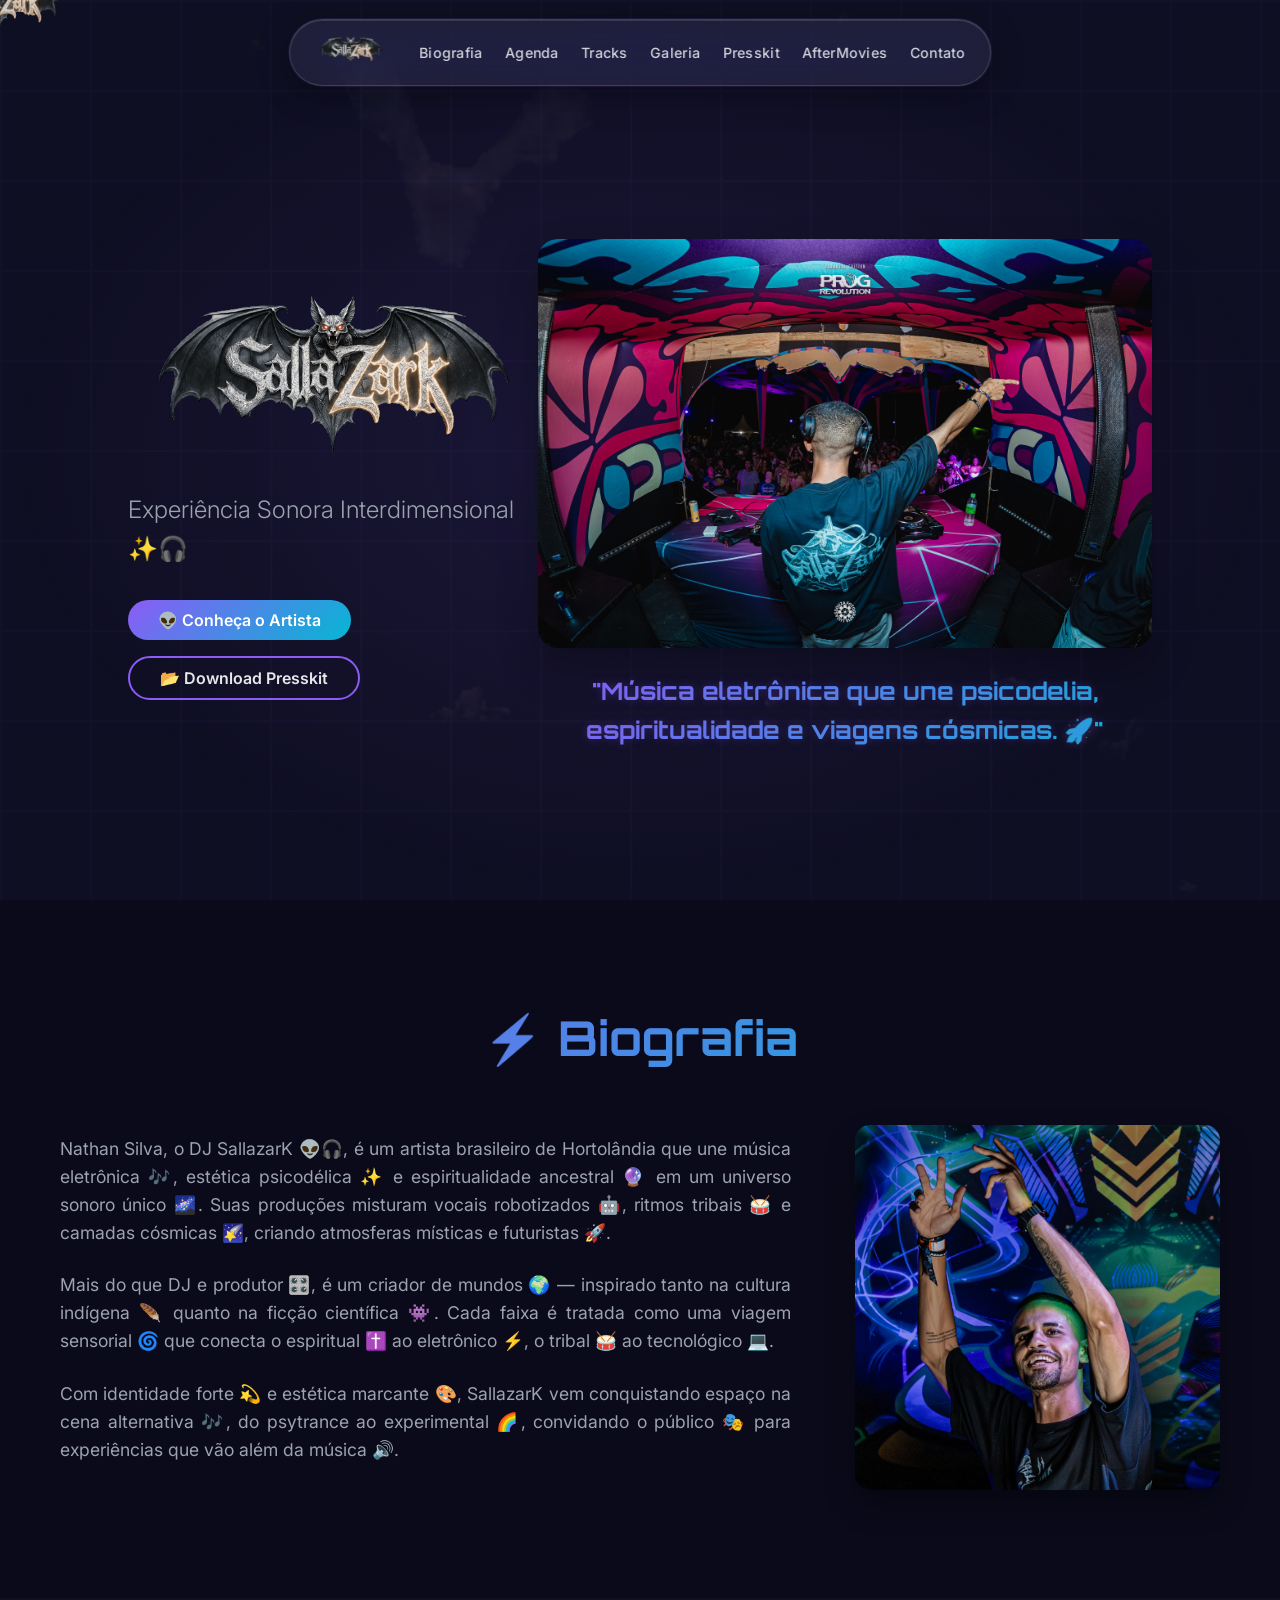
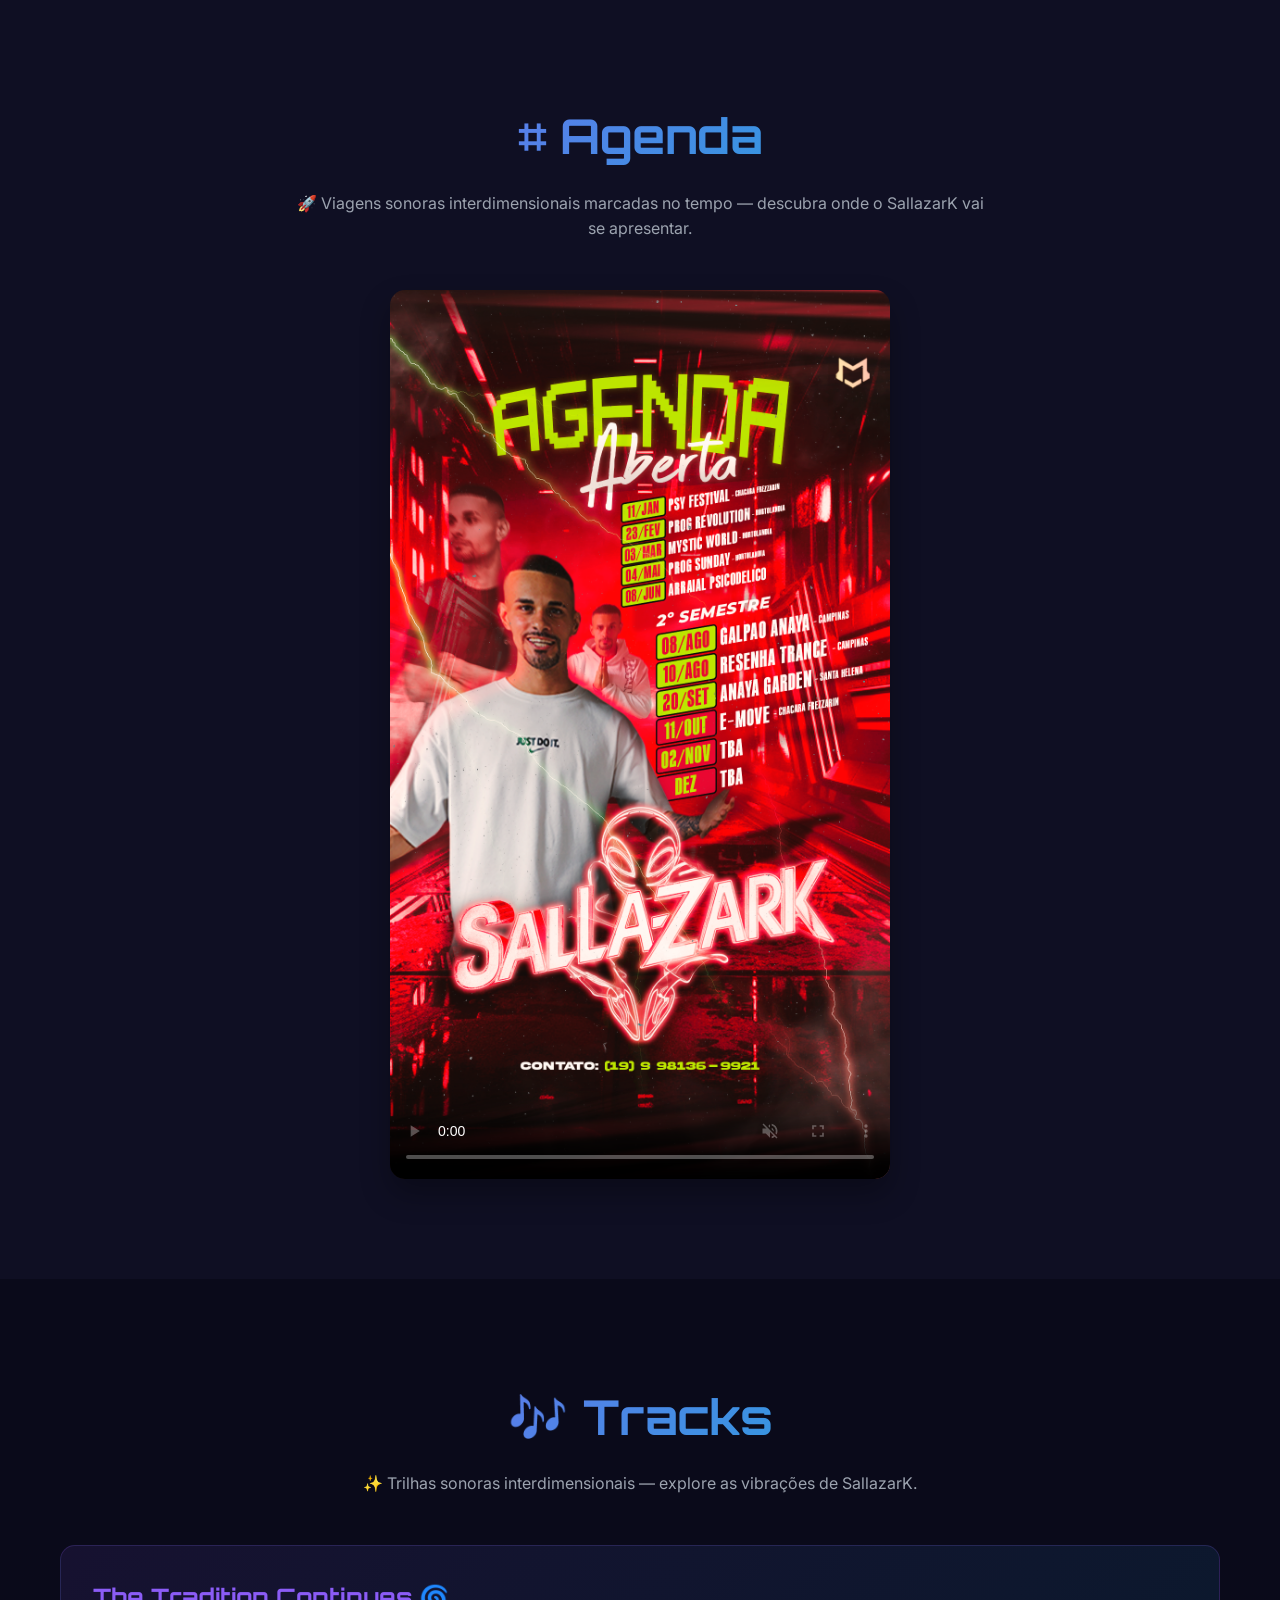
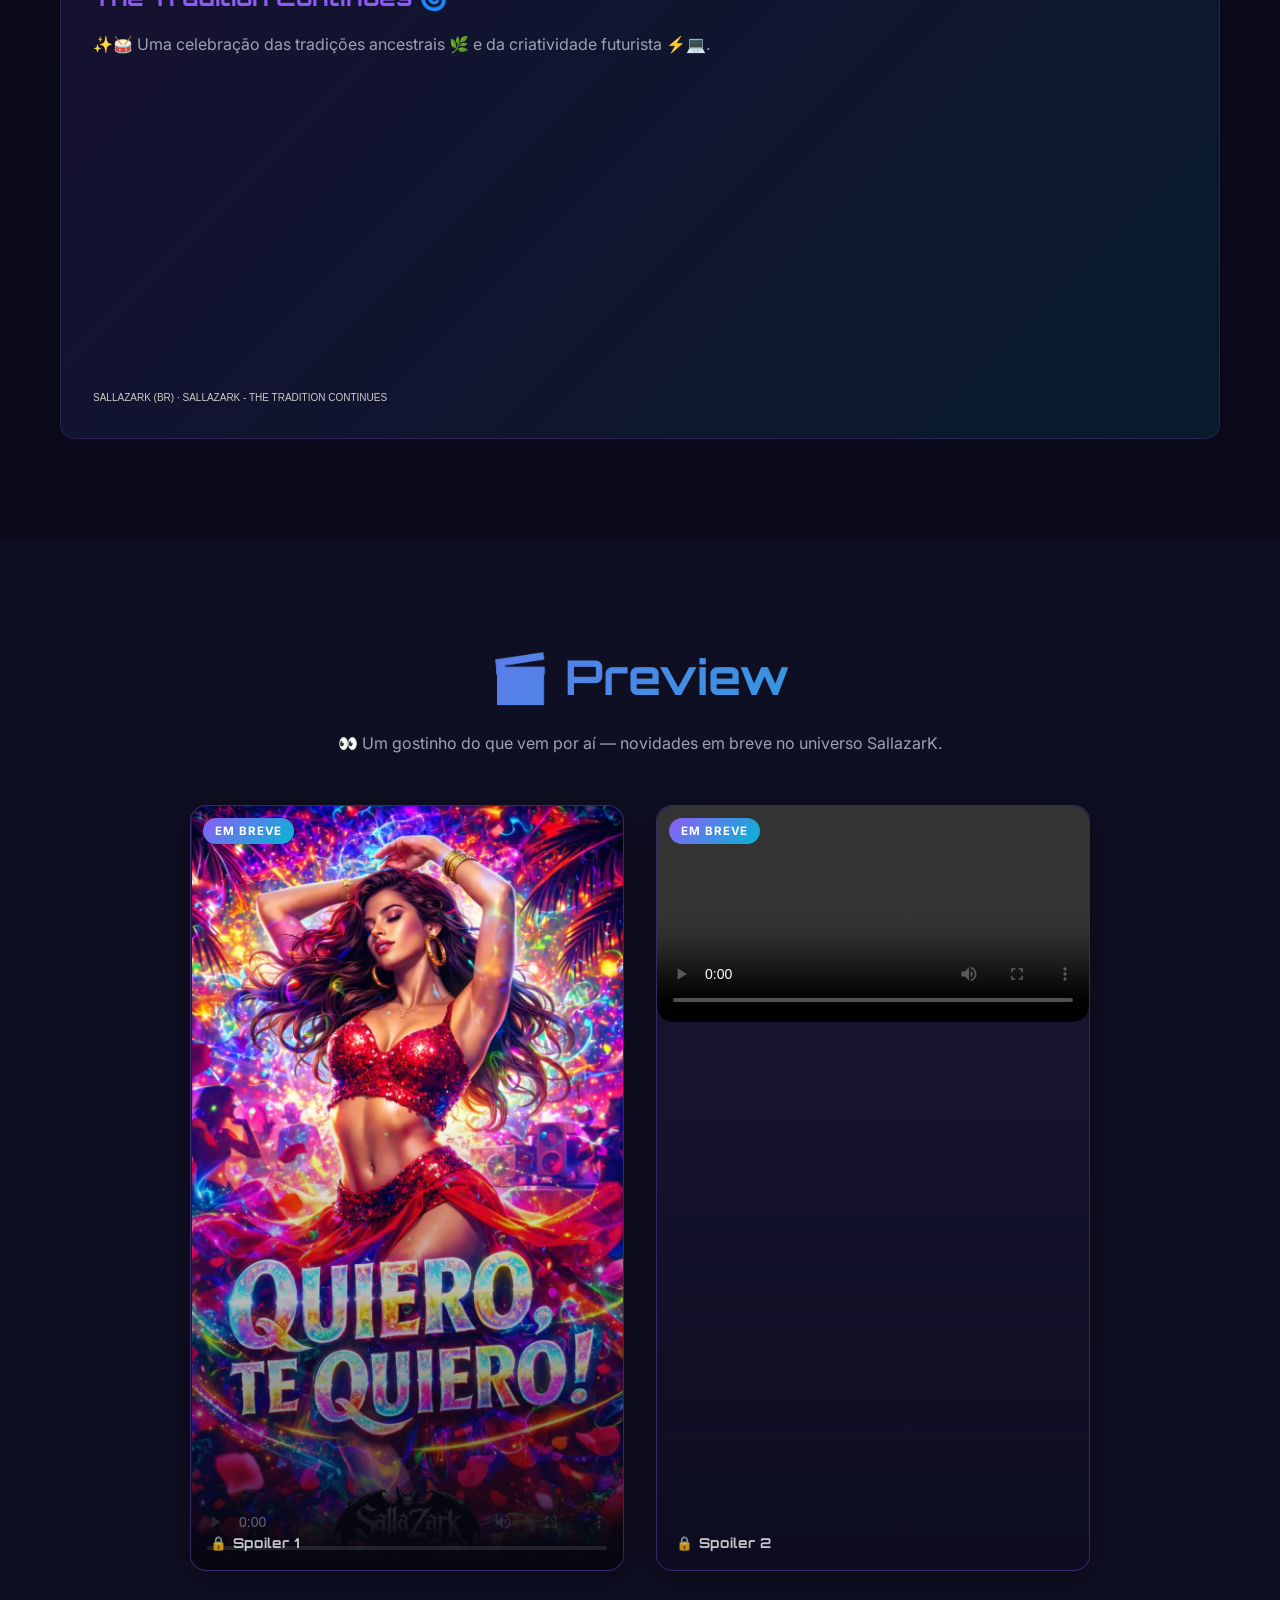
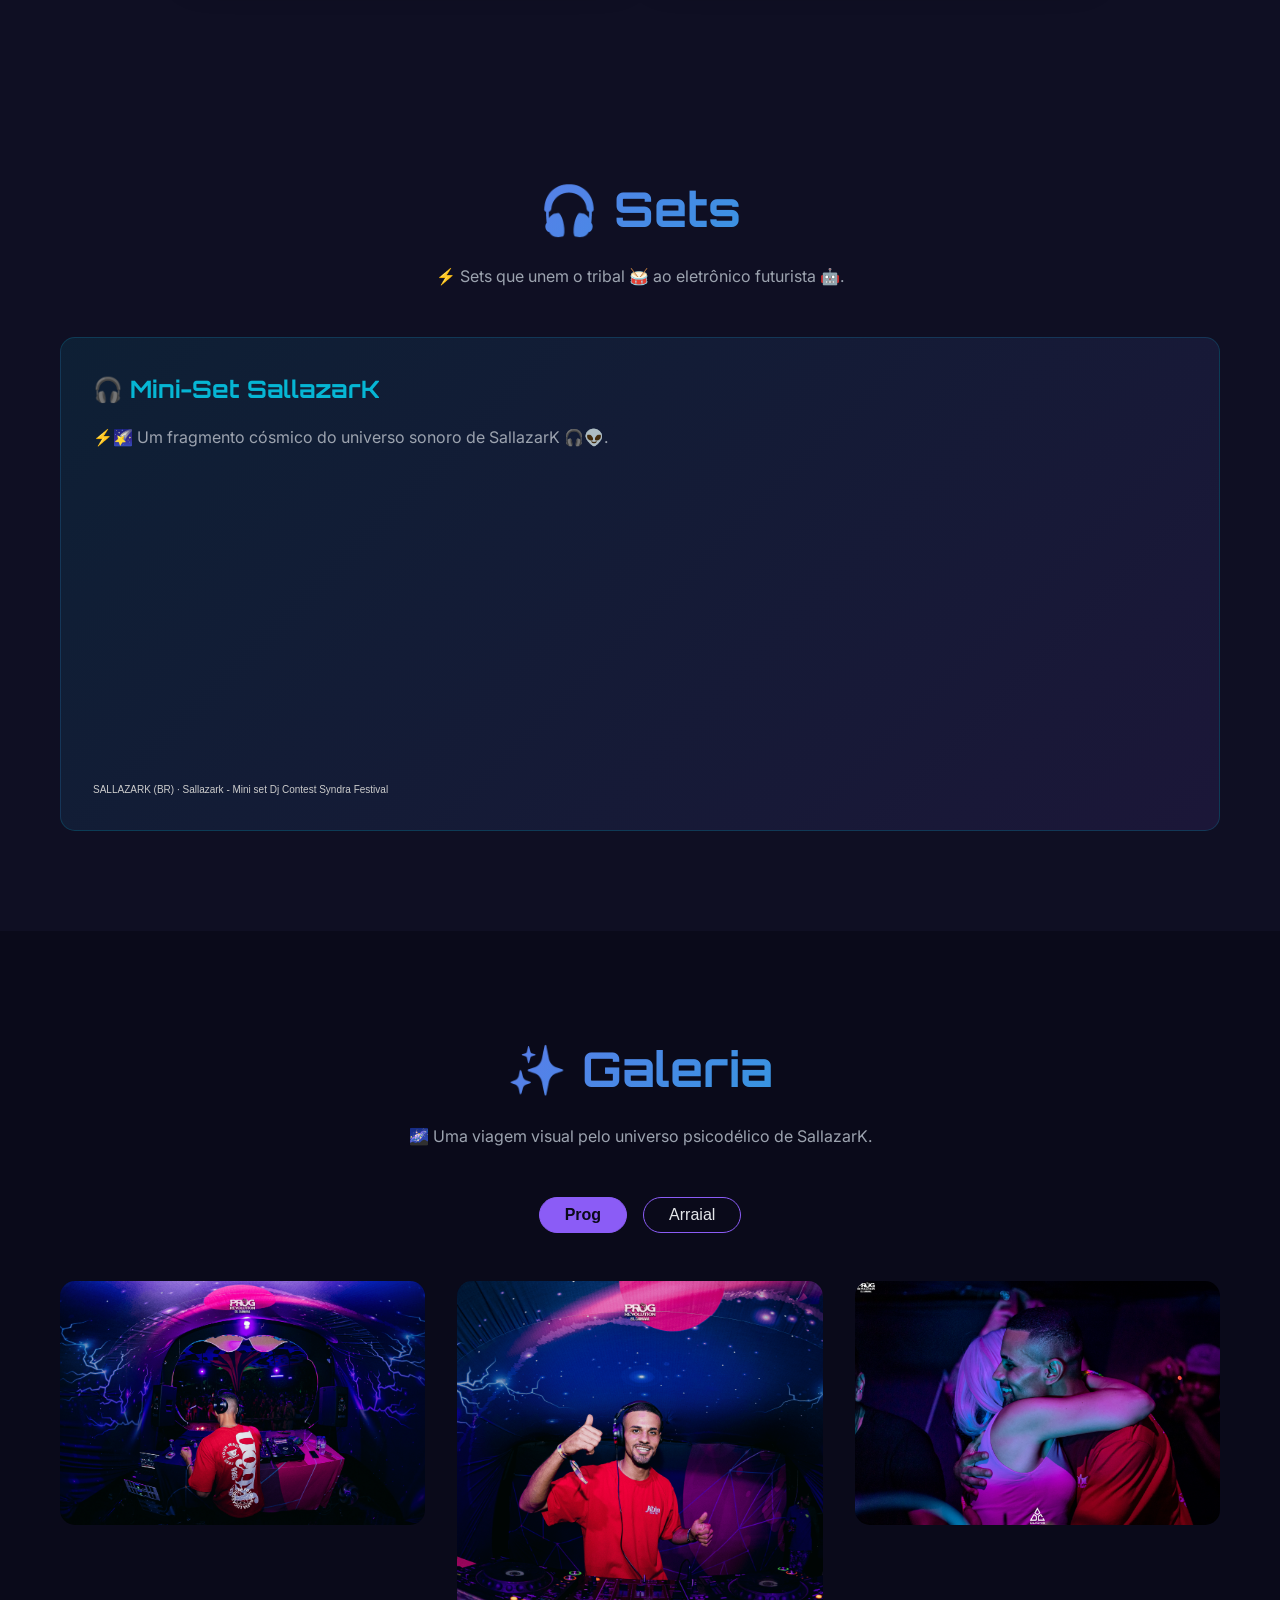
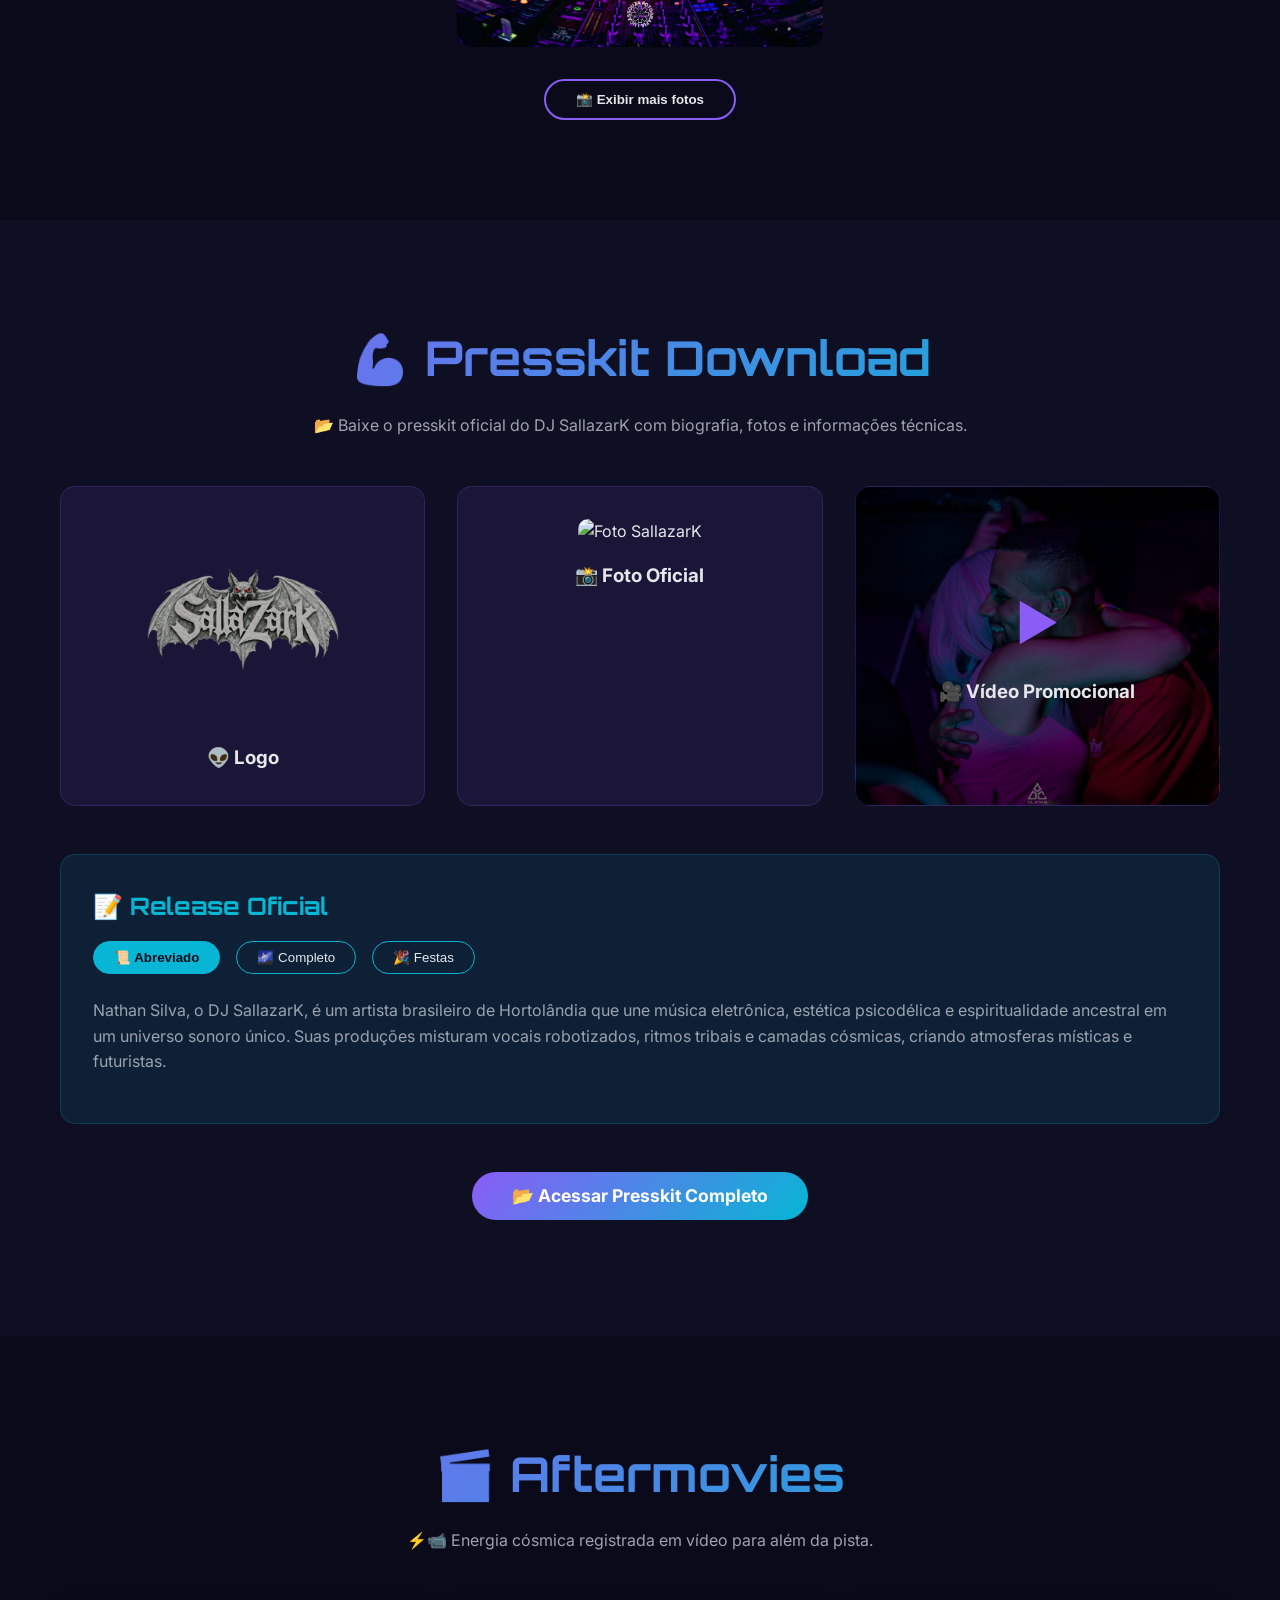
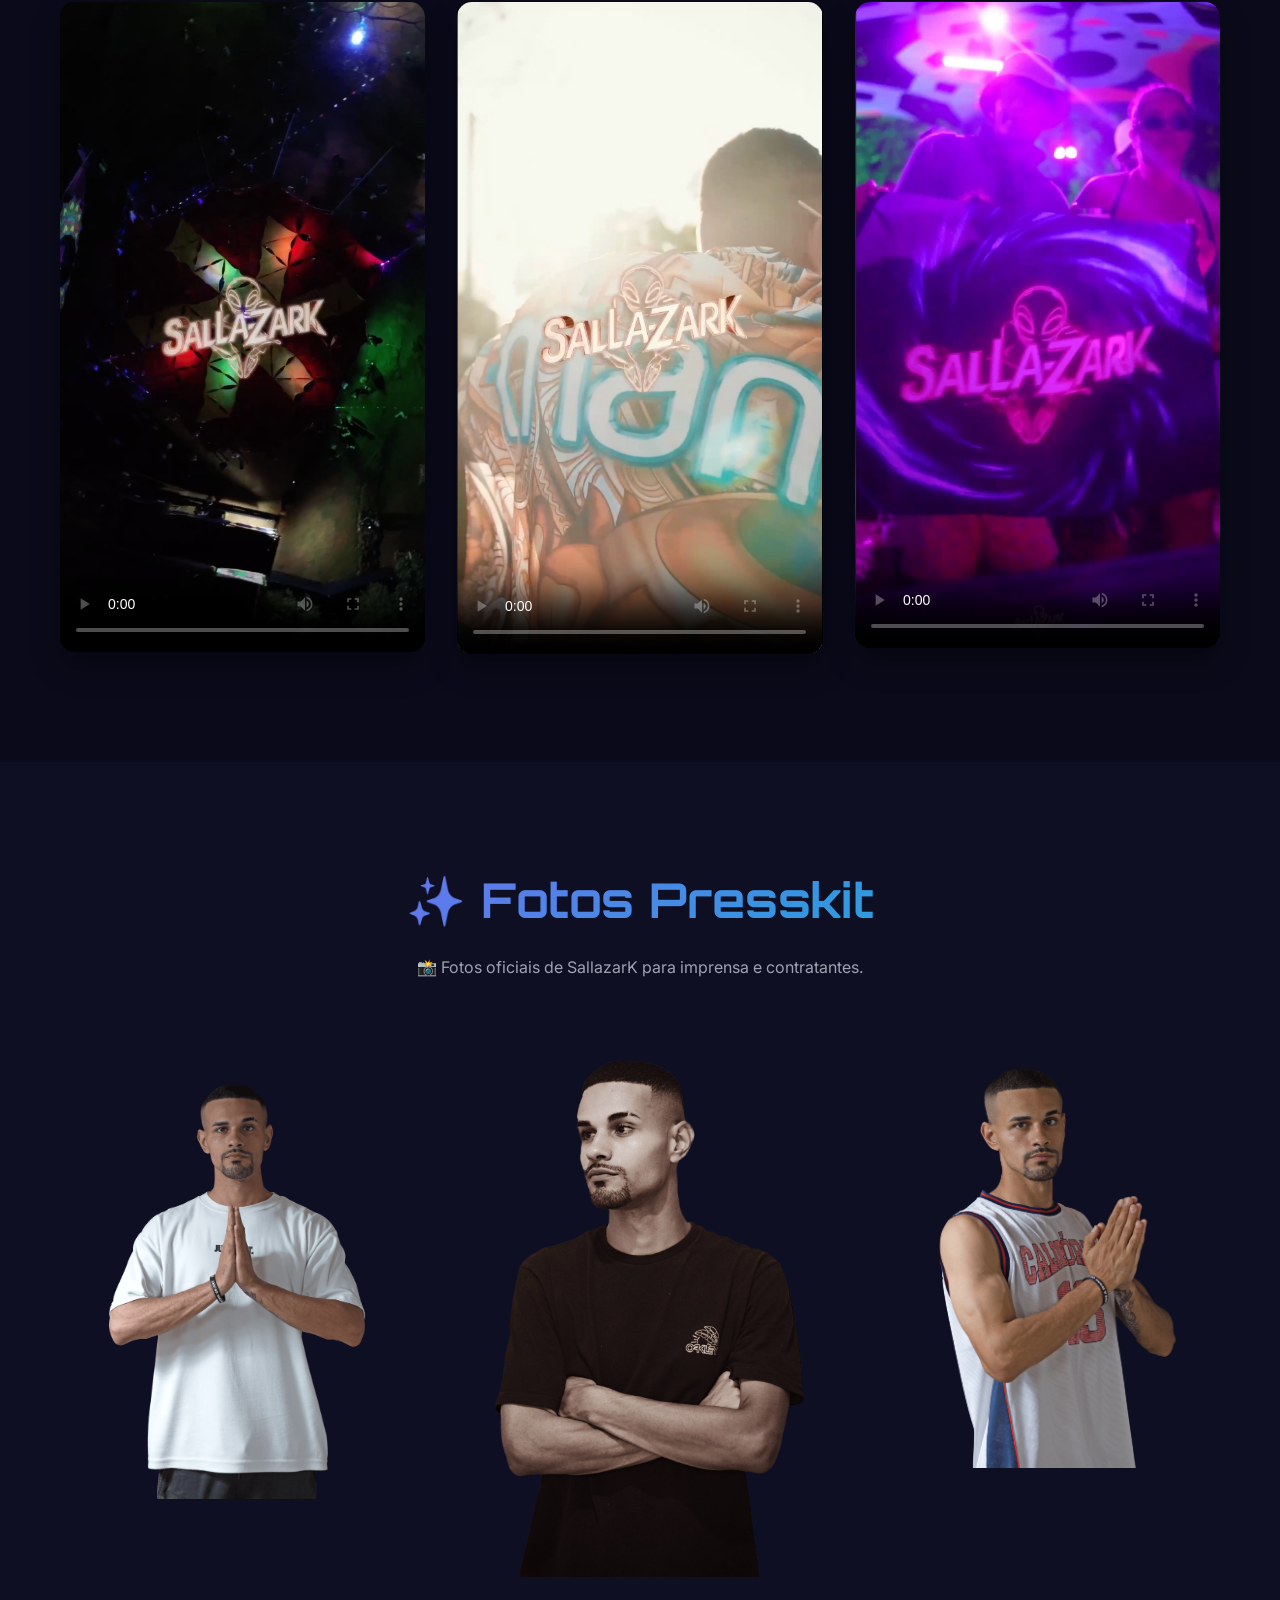
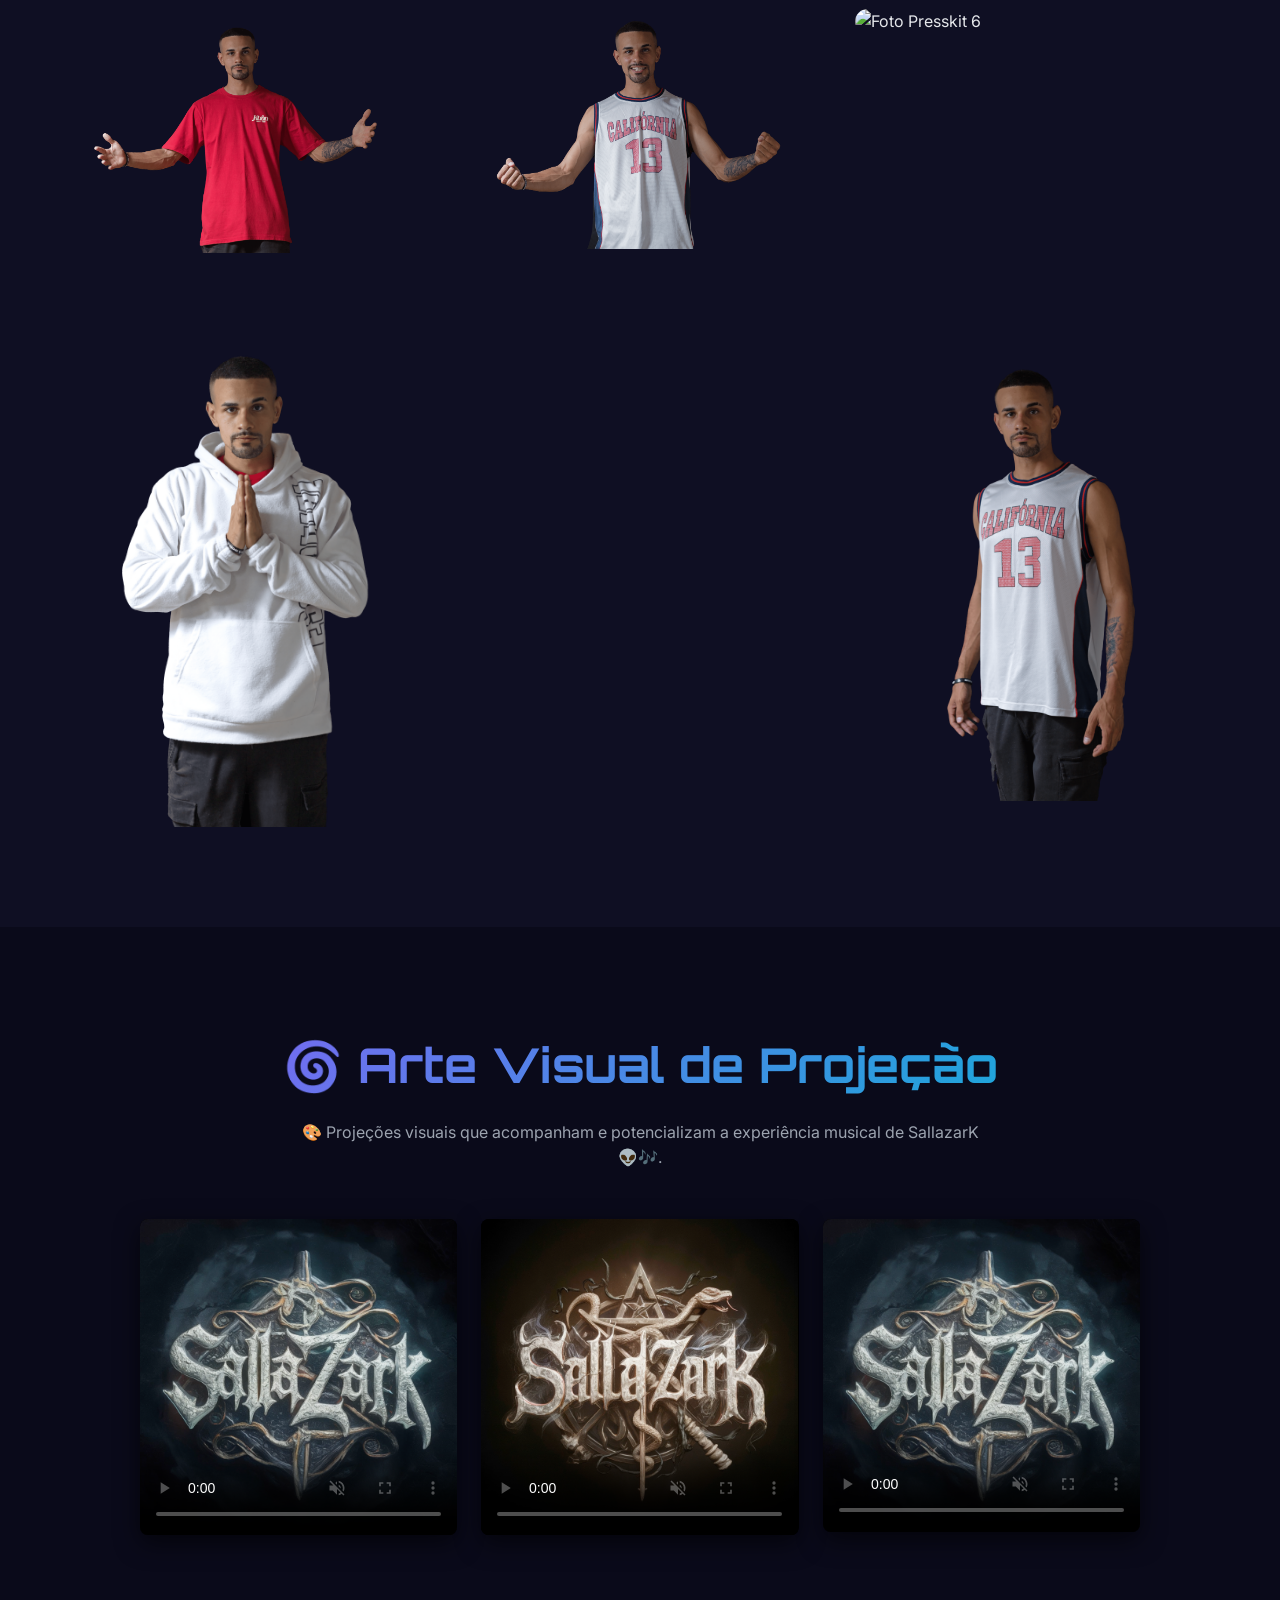
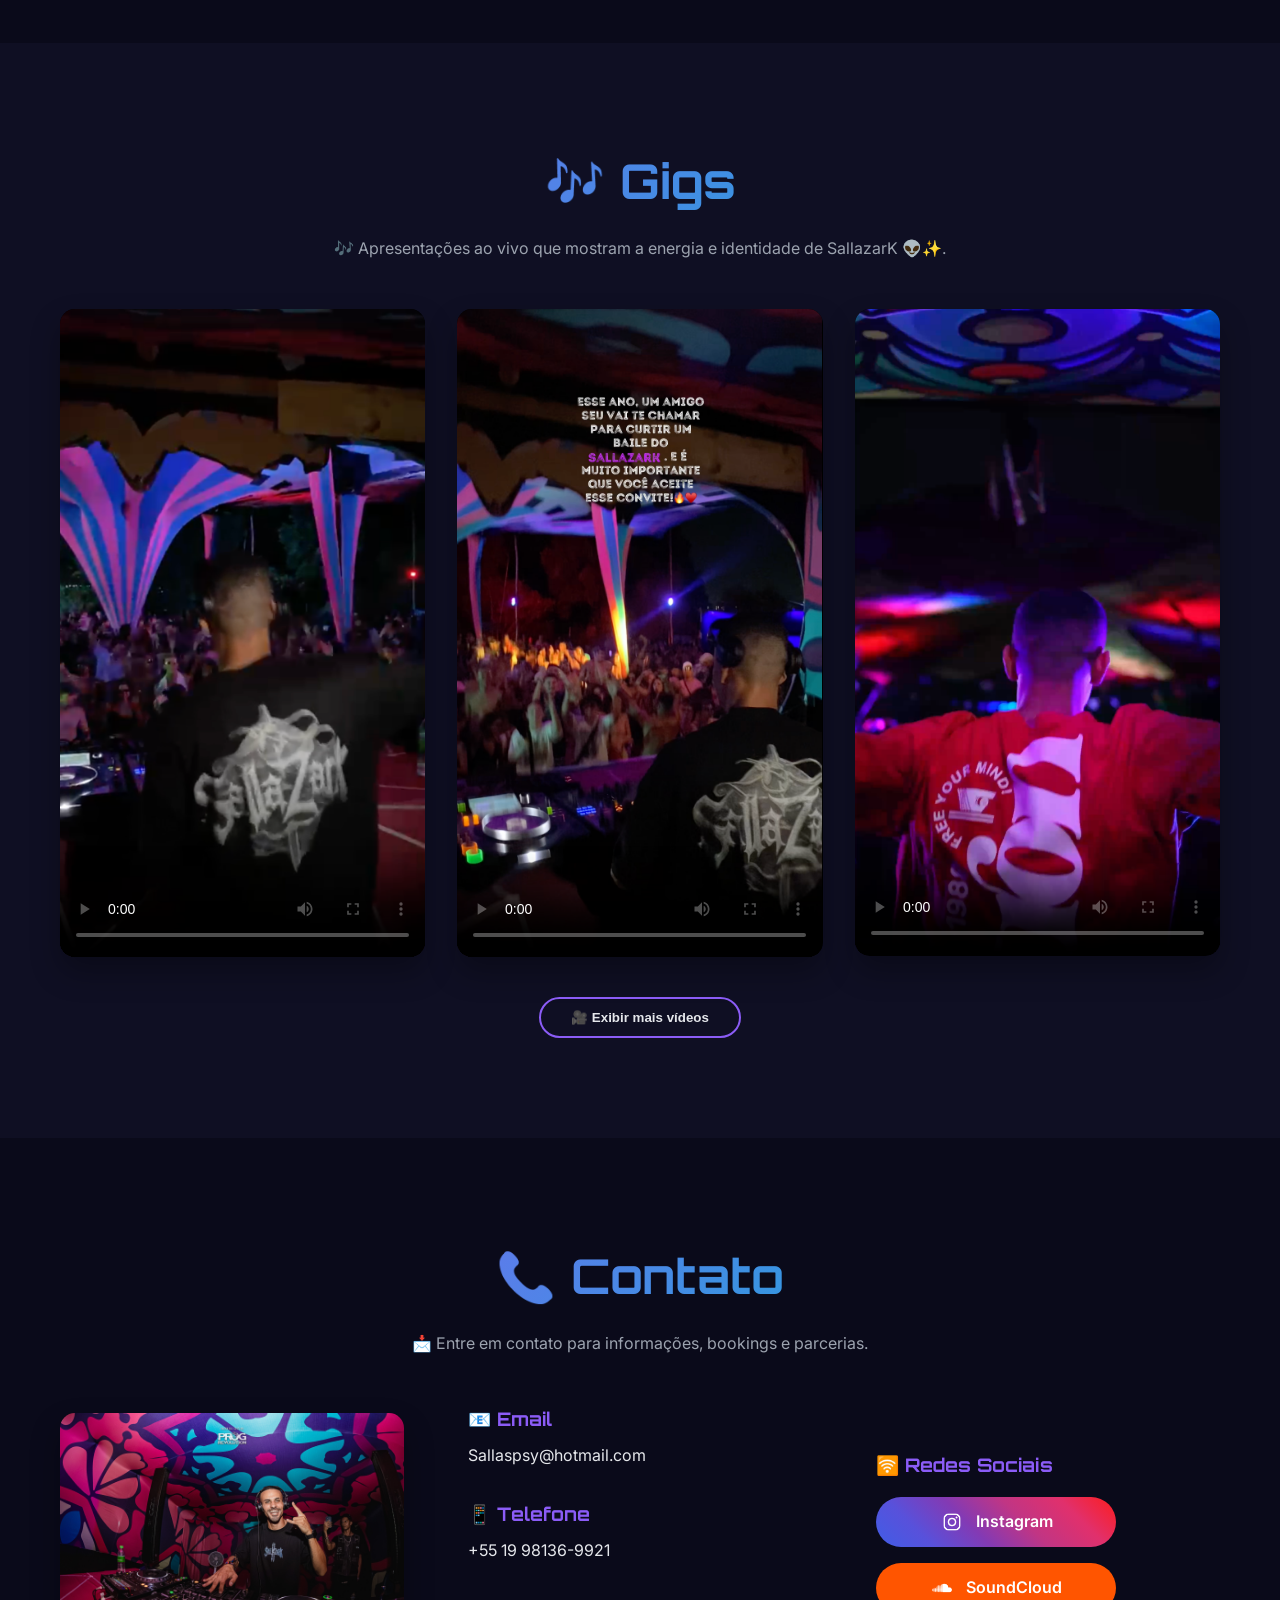
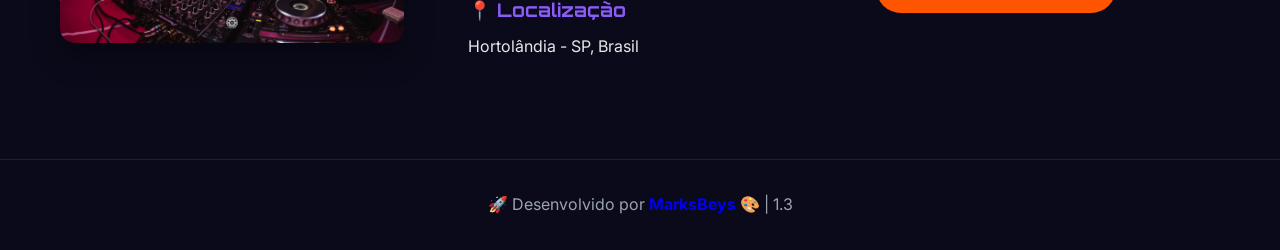
==== commit 7c3731f1: "1.3" ====
--- a/index.html
+++ b/index.html
@@ -509,9 +509,6 @@
                     </div>
                 </div>
             </div>
-            <!-- Botão para carregar mais fotos do Presskit (movido para fora do div) -->
-            <button id="load-more-fotos-presskit" class="btn btn-secondary"
-                style="display: block; margin: 20px auto 0;">📸 Exibir mais fotos</button>
         </div>
     </section>
 
@@ -595,7 +592,7 @@
                 </div>
             </div>
             <!-- Botão para carregar mais vídeos de Gigs -->
-            <div id="load-more-gigs" class="galeria-load-more active">
+            <div id="load-more-gigs" class="gigs-load-more-container">
                 <button class="btn btn-secondary">🎥 Exibir mais vídeos</button>
             </div>
         </div>
@@ -641,7 +638,7 @@
     <footer class="footer">
         <div class="container">
             <p>🚀 Desenvolvido por <a href="https://marksbeys.space/" target="_blank" rel="noopener noreferrer"
-                    class="dev-link"><span class="marks">Marks</span><span class="beys">Beys</span></a> 🎨 | 1.2</p>
+                    class="dev-link"><span class="marks">Marks</span><span class="beys">Beys</span></a> 🎨 | 1.3</p>
         </div>
     </footer>
 
--- a/style.css
+++ b/style.css
@@ -1,4 +1,8 @@
 /* Reset e Base */
+html {
+    overflow-x: hidden;
+}
+
 * {
     margin: 0;
     padding: 0;
@@ -679,6 +683,12 @@
     /* Mostra apenas para a galeria ativa */
 }
 
+.gigs-load-more-container {
+    text-align: center;
+    margin-top: 2rem;
+    display: block;
+}
+
 
 .galeria-overlay {
     position: absolute;
@@ -722,7 +732,7 @@
 
 .arte-video-grid {
     display: grid;
-    /* 3 colunas lado a lado */
+    /* 3 colunas lado a lado no desktop */
     grid-template-columns: repeat(3, 1fr);
     gap: 1.5rem;
     /* Espaçamento entre os vídeos */
@@ -792,15 +802,18 @@
     align-items: start;
 }
 
-/* Esconde por padrão os itens a partir do quarto */
-.fotos-presskit-grid .fotos-presskit-item:nth-child(n+4) {
-    display: none;
-}
-
-/* Mostra todos os itens quando a grade tem a classe 'show-all' */
-.fotos-presskit-grid.show-all .fotos-presskit-item {
-    display: block;
-}
+/* No desktop (3 colunas), alinha a 7ª na esquerda e a 8ª na direita */
+@media (min-width: 992px) {
+    .fotos-presskit-item:nth-child(7) {
+        grid-column: 1;
+    }
+
+    .fotos-presskit-item:nth-child(8) {
+        grid-column: 3;
+    }
+}
+
+
 
 .fotos-presskit-item {
     position: relative;
@@ -1112,15 +1125,7 @@
 }
 
 /* Media query para a nova galeria de vídeos em tablets */
-@media (max-width: 1024px) {
-    .arte-video-grid {
-        /* Em tablets, os vídeos ficam em uma única coluna para serem maiores */
-        grid-template-columns: 1fr;
-        gap: 3rem;
-        max-width: 600px;
-        /* Limita a largura para não ficar muito largo */
-    }
-}
+
 
 /* Media query para tablets (contato) */
 @media (max-width: 992px) {
@@ -1138,6 +1143,20 @@
 
 /* Responsive */
 @media (max-width: 768px) {
+
+    /* Reset header floating para mobile */
+    .header {
+        position: fixed;
+        top: 0;
+        left: 0;
+        right: 0;
+        width: 100%;
+        max-width: 100%;
+        transform: none;
+        border-radius: 0;
+        animation: none;
+    }
+
     .hamburger {
         display: flex;
     }
@@ -1189,13 +1208,19 @@
         text-align: center;
     }
 
+
     .arte-video-grid {
-        max-width: 100%;
-        gap: 2.5rem;
+        grid-template-columns: 1fr;
+        max-width: 600px;
+    }
+
+    /* Esconde o 3º vídeo da Arte Visual no mobile */
+    .arte-video-grid .arte-video-item:nth-child(3) {
+        display: none;
     }
 
     .aftermovies-grid {
-        grid-template-columns: 1fr;
+        grid-template-columns: repeat(2, 1fr);
         gap: 2.5rem;
     }
 
@@ -1225,11 +1250,28 @@
     }
 
     .galeria-grid {
-        grid-template-columns: 1fr;
+        grid-template-columns: repeat(2, 1fr);
+    }
+
+    /* Mostra 4 itens por padrão no mobile (2x2) */
+    .galeria-item:nth-child(n+4) {
+        display: block;
+    }
+
+    .galeria-item:nth-child(n+5) {
+        display: none;
+    }
+
+    .galeria-grid.show-all .galeria-item {
+        display: block;
     }
 
     .presskit-items {
         grid-template-columns: 1fr;
+    }
+
+    .fotos-presskit-grid {
+        grid-template-columns: repeat(2, 1fr);
     }
 
     .release-controls {
@@ -1244,6 +1286,19 @@
     .social-buttons {
         align-items: center;
     }
+
+    /* Mostra 4 vídeos por padrão no mobile (2x2) em Gigs */
+    .gigs-grid .aftermovie-item:nth-child(n+4) {
+        display: block;
+    }
+
+    .gigs-grid .aftermovie-item:nth-child(n+5) {
+        display: none;
+    }
+
+    .gigs-grid.show-all .aftermovie-item {
+        display: block;
+    }
 }
 
 @media (max-width: 480px) {
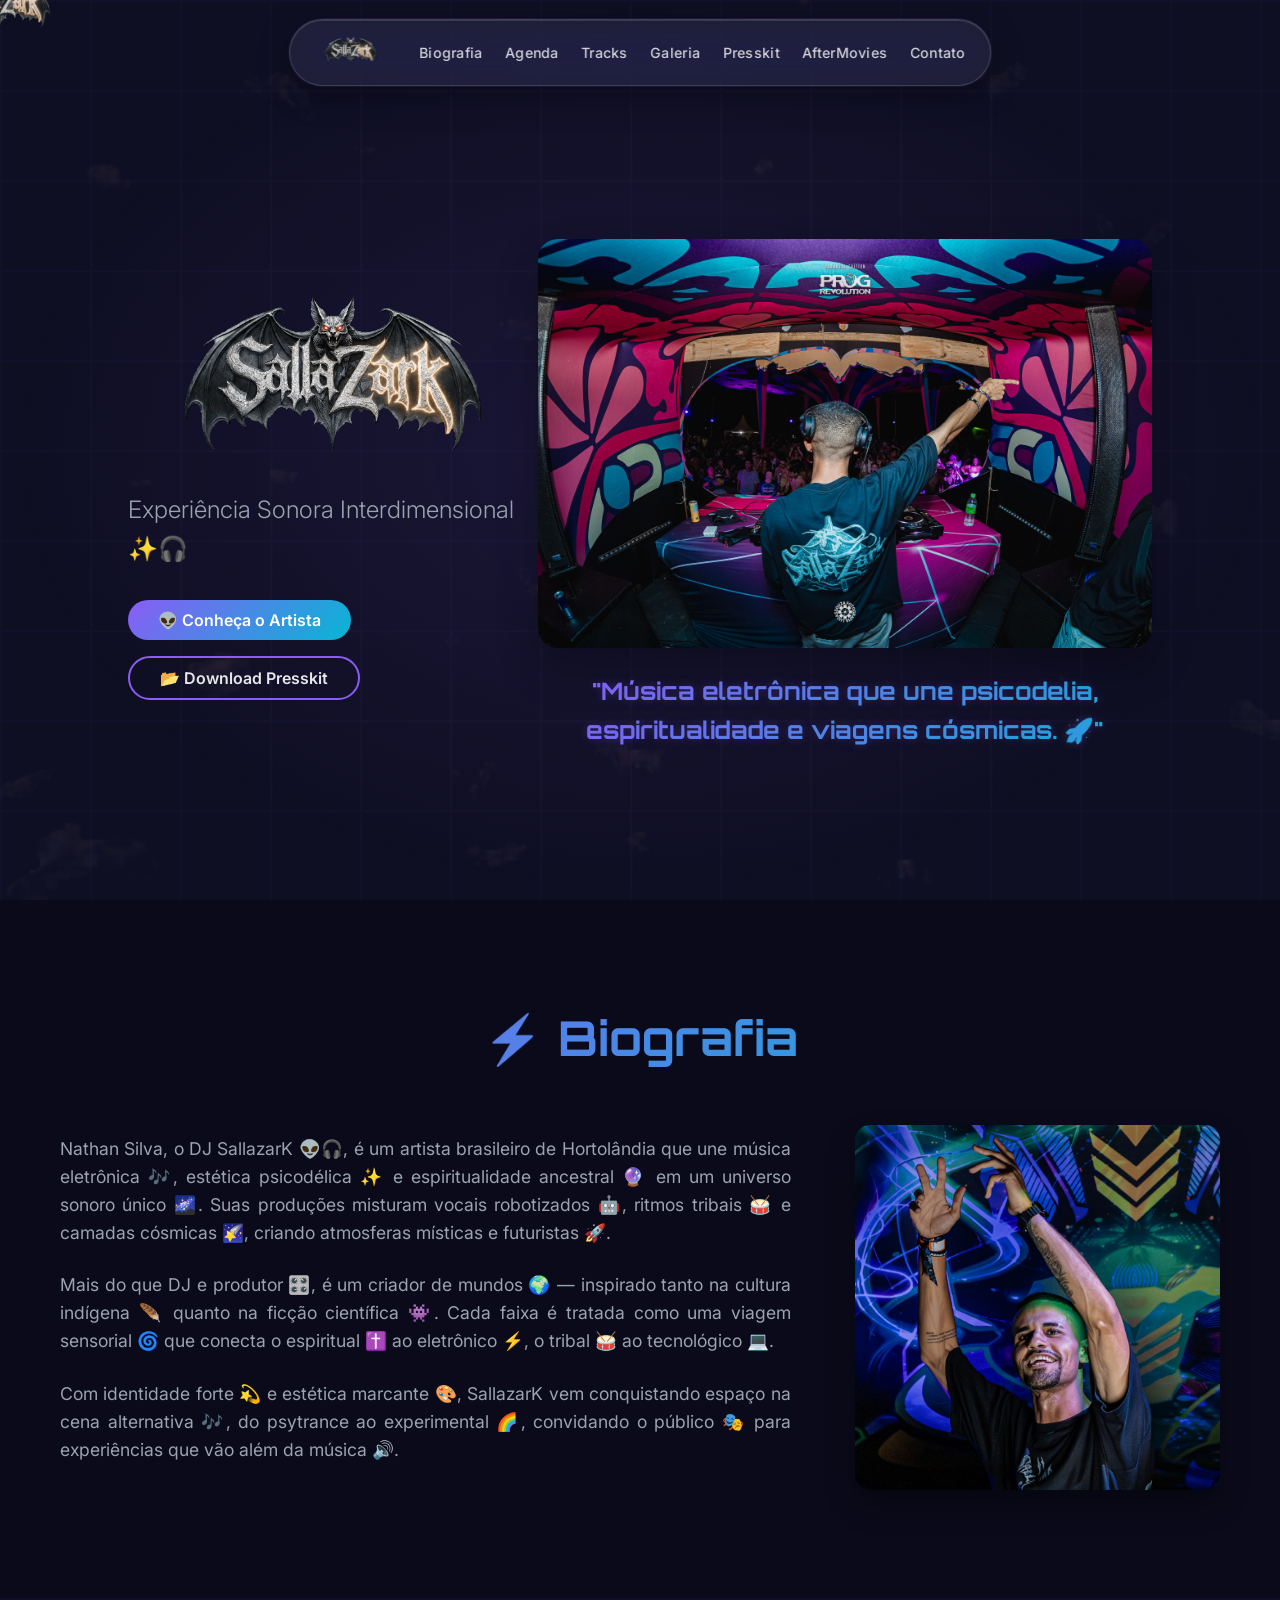
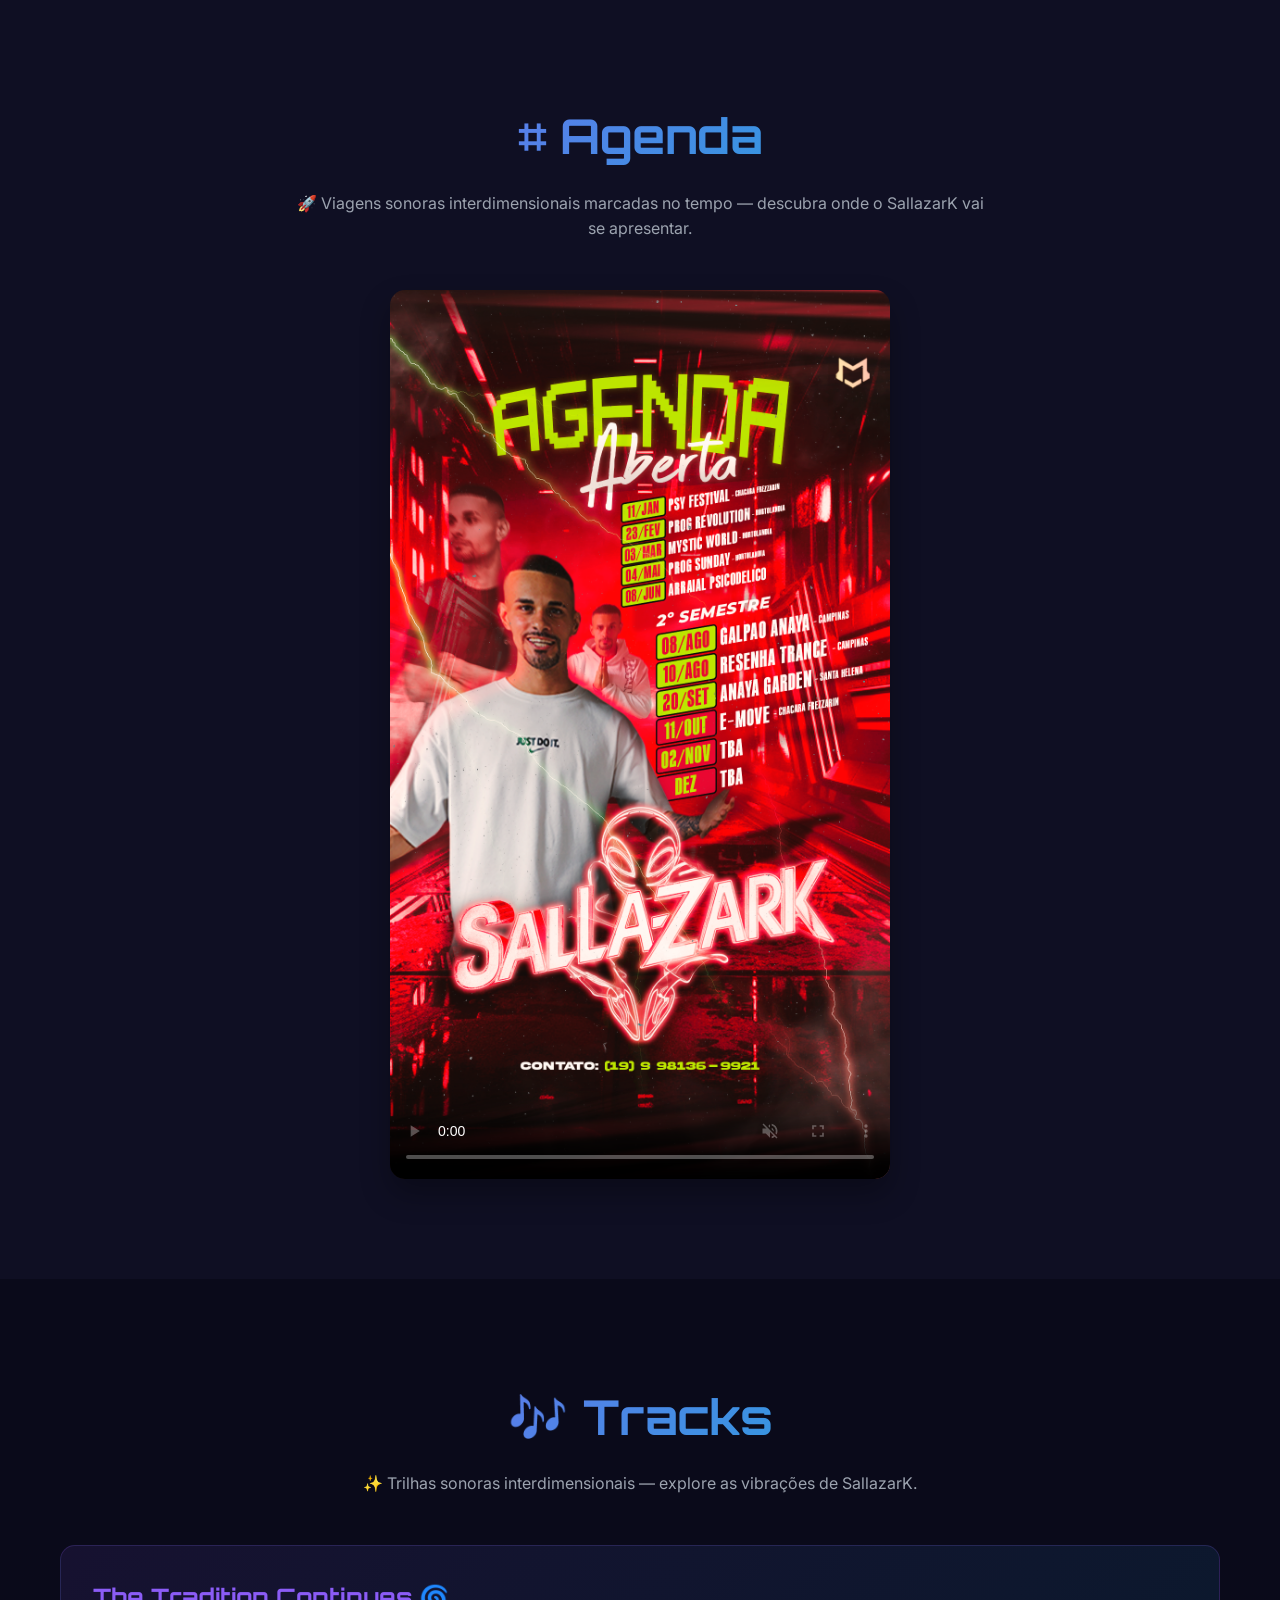
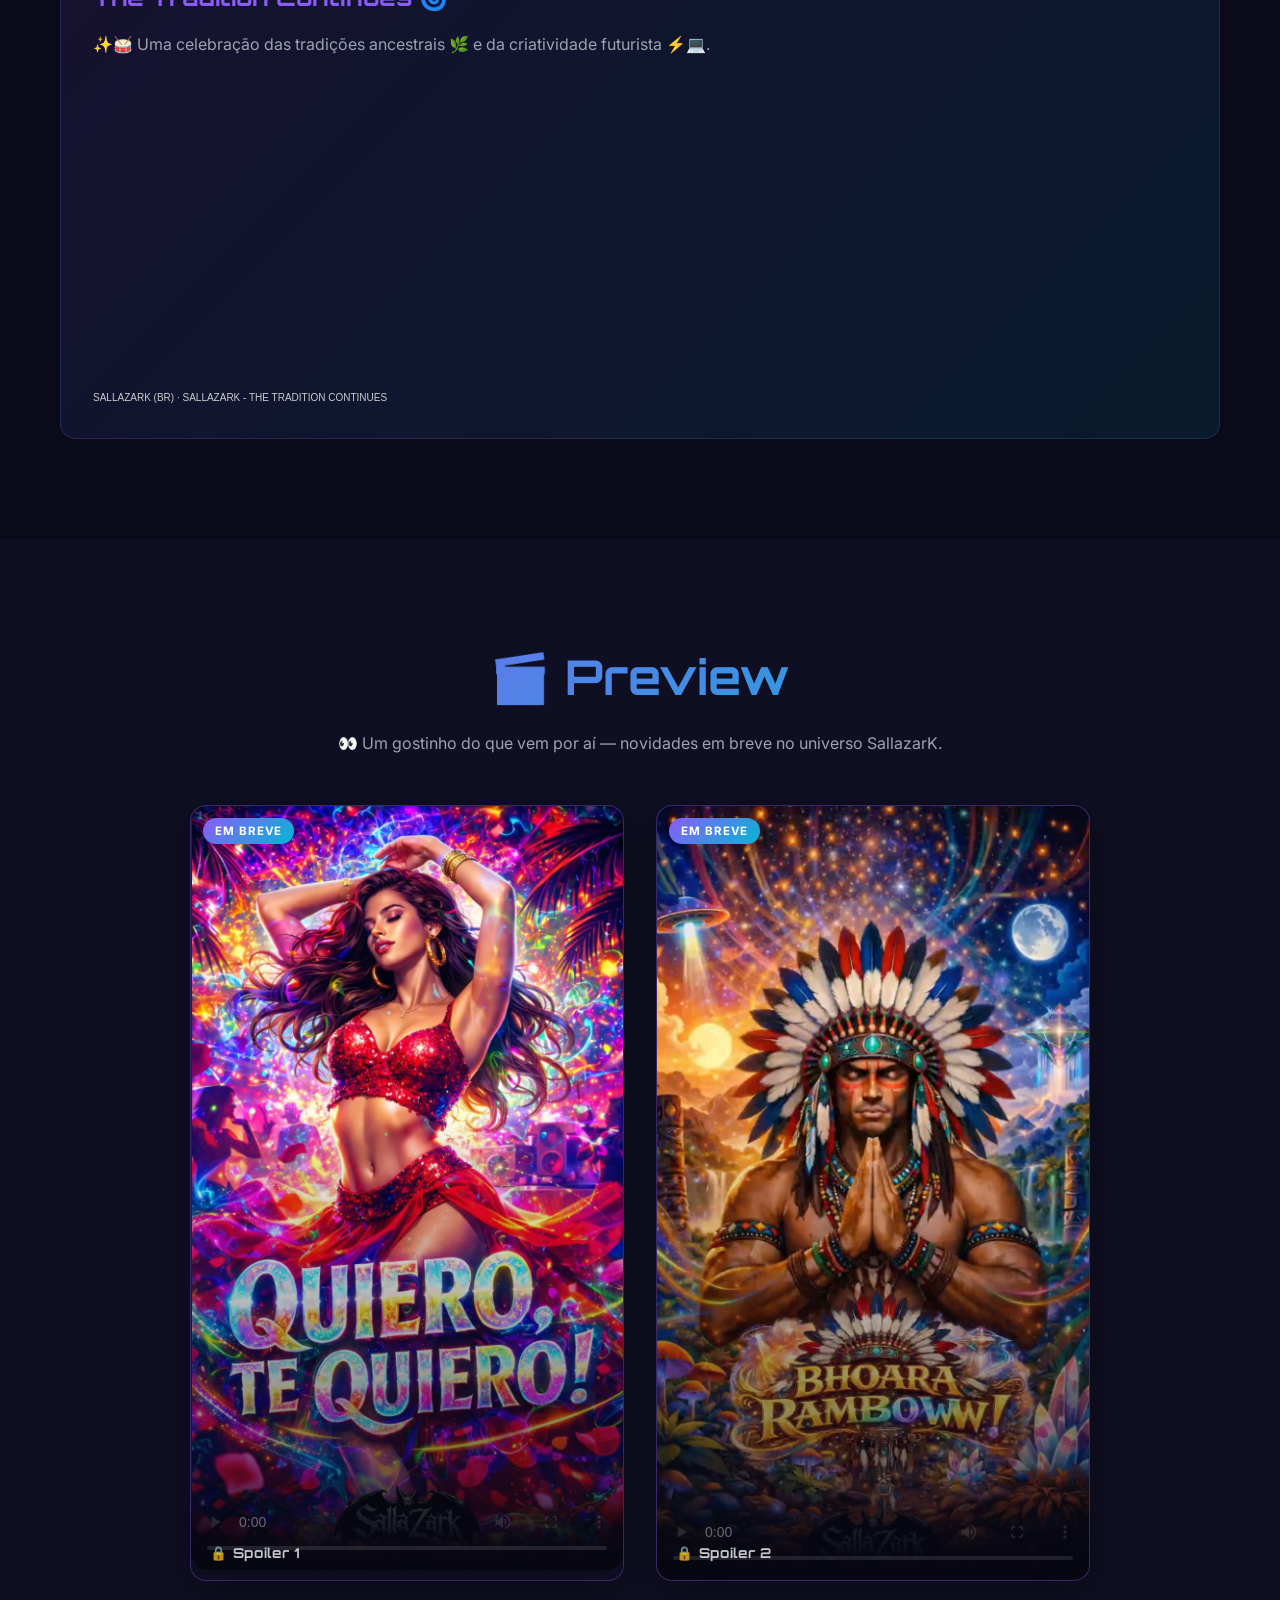
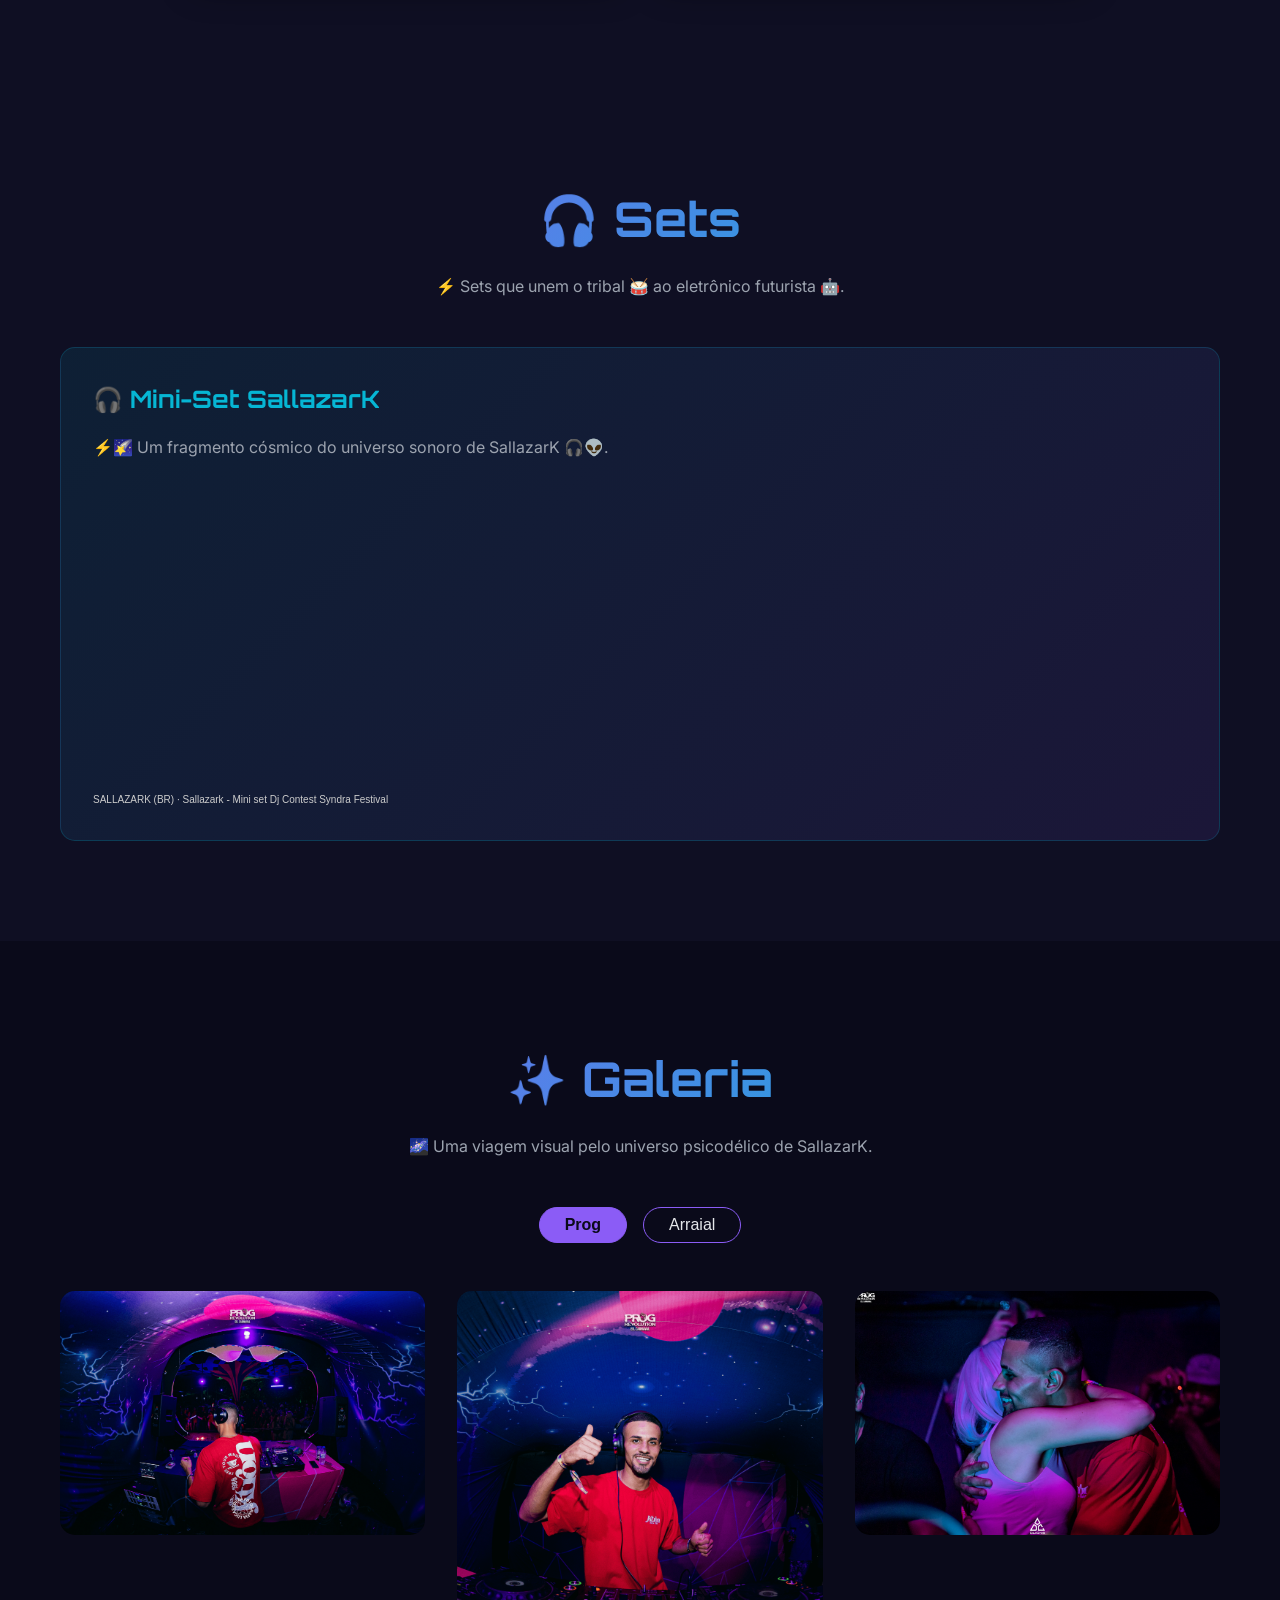
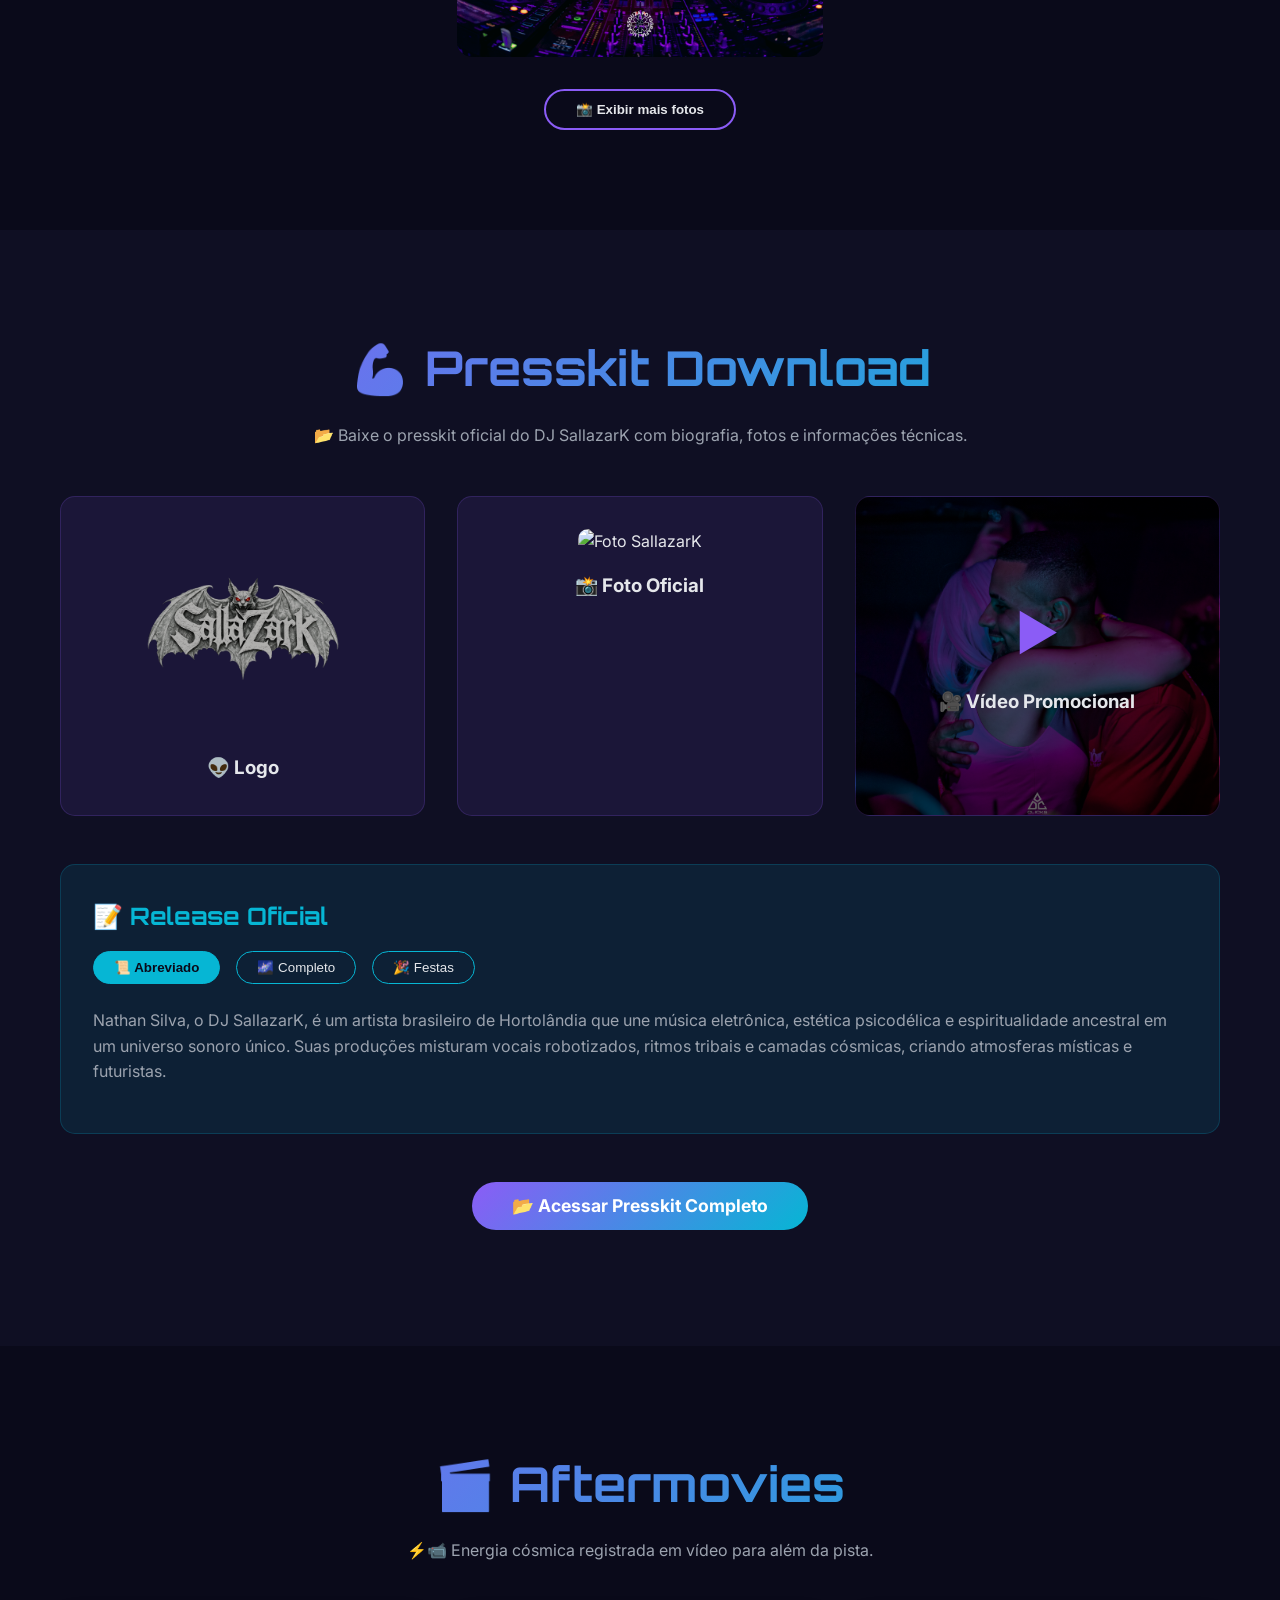
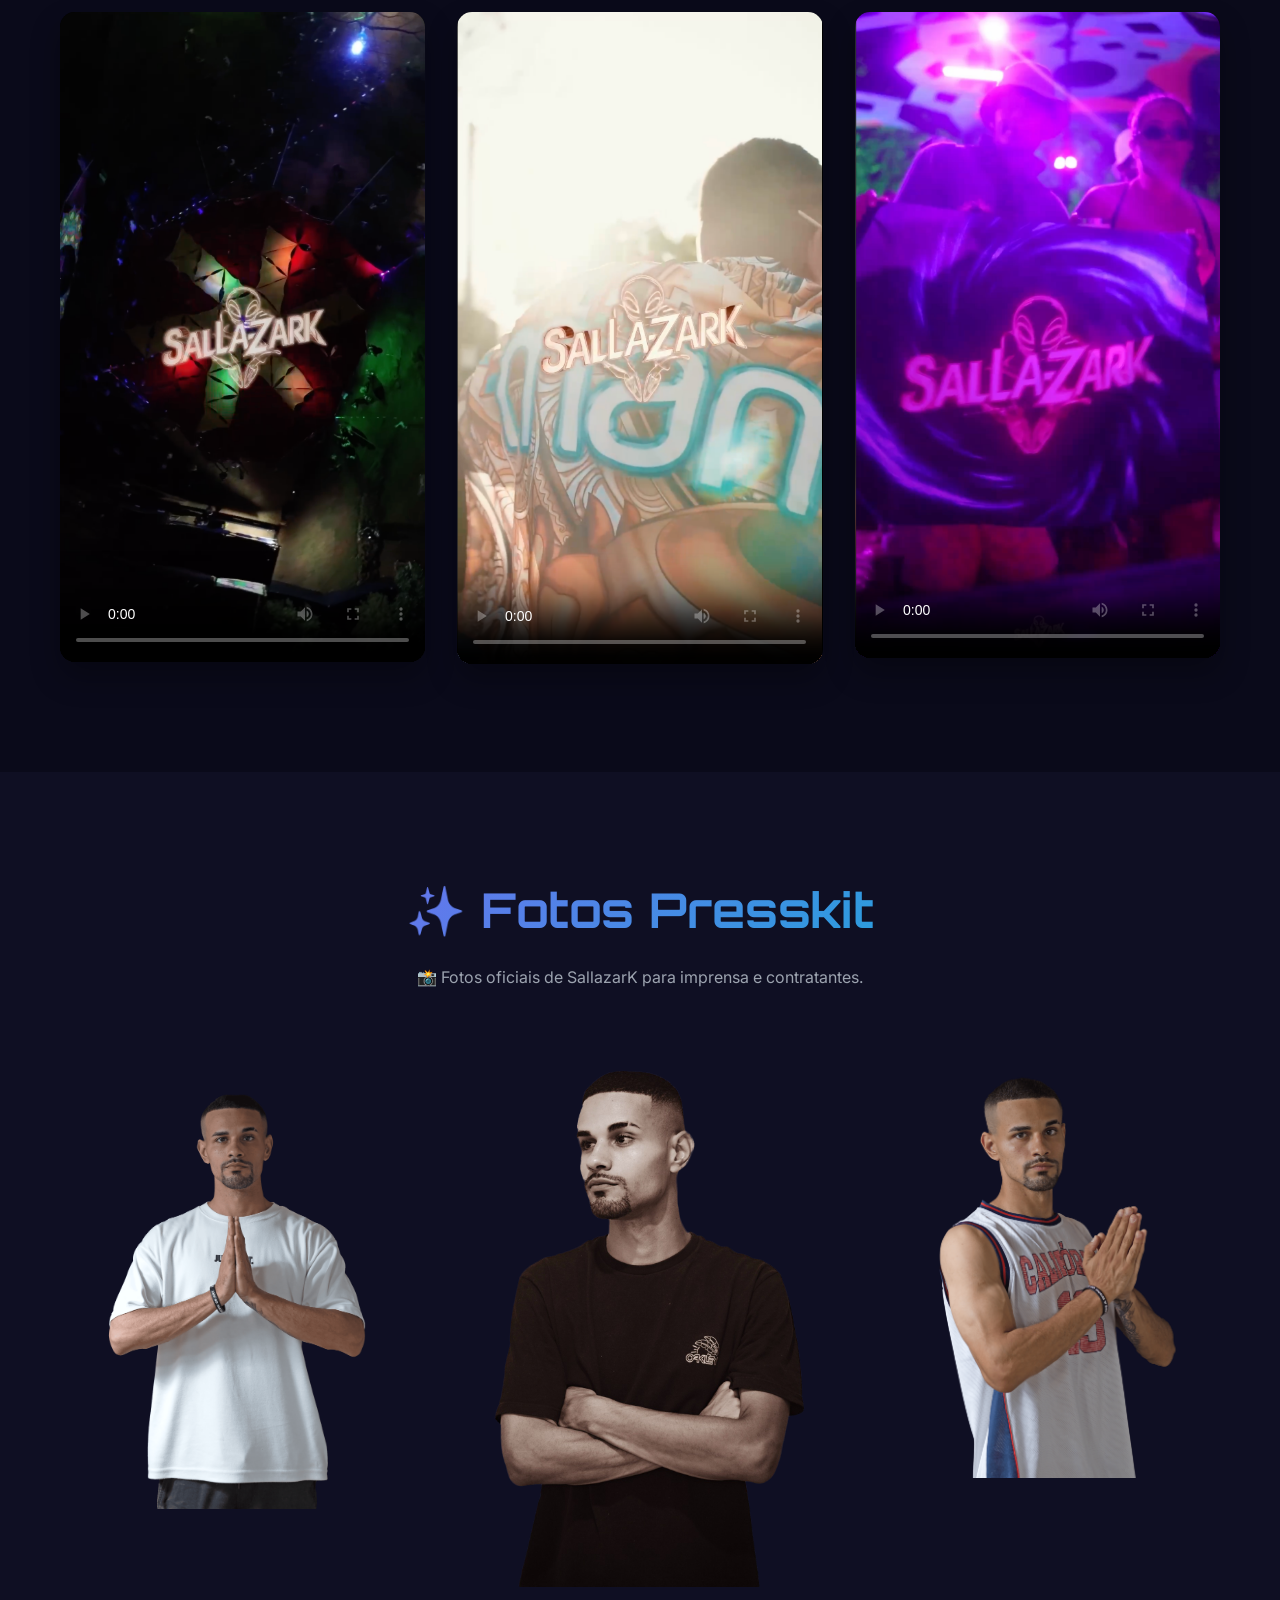
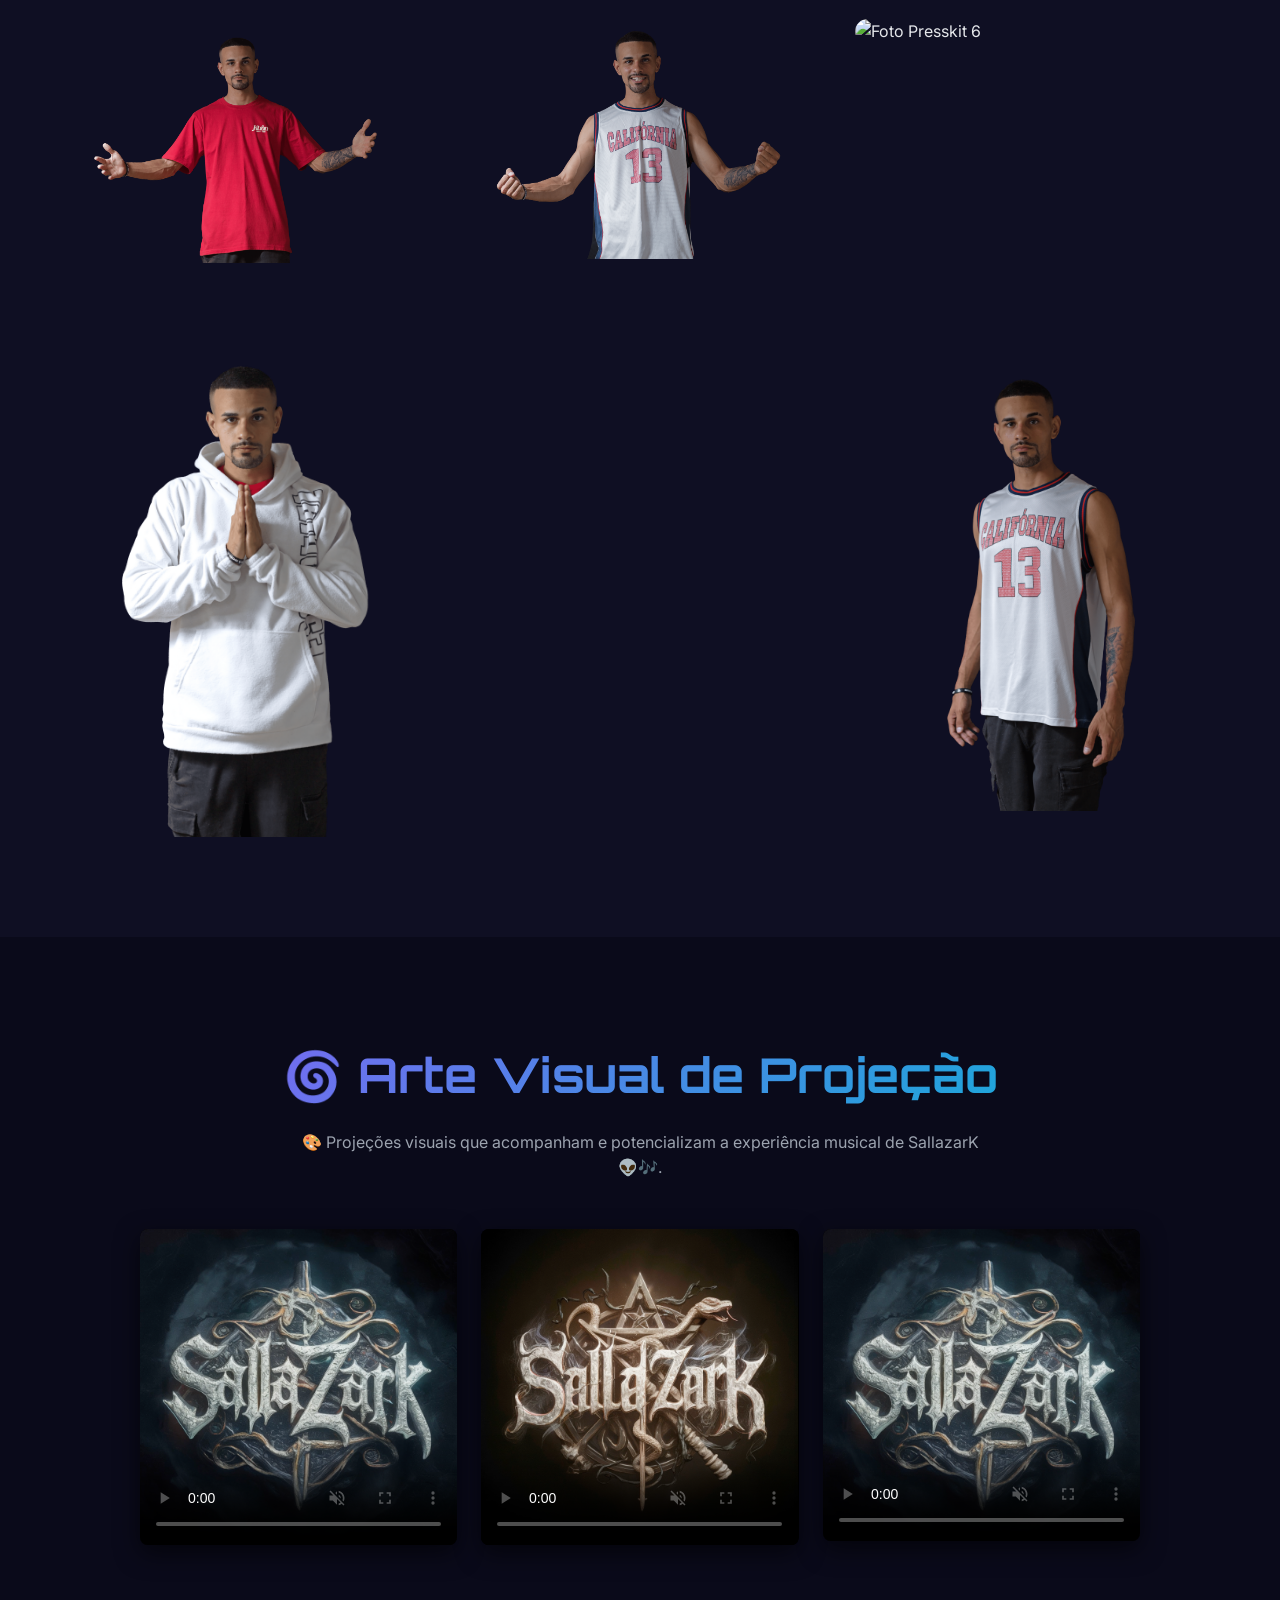
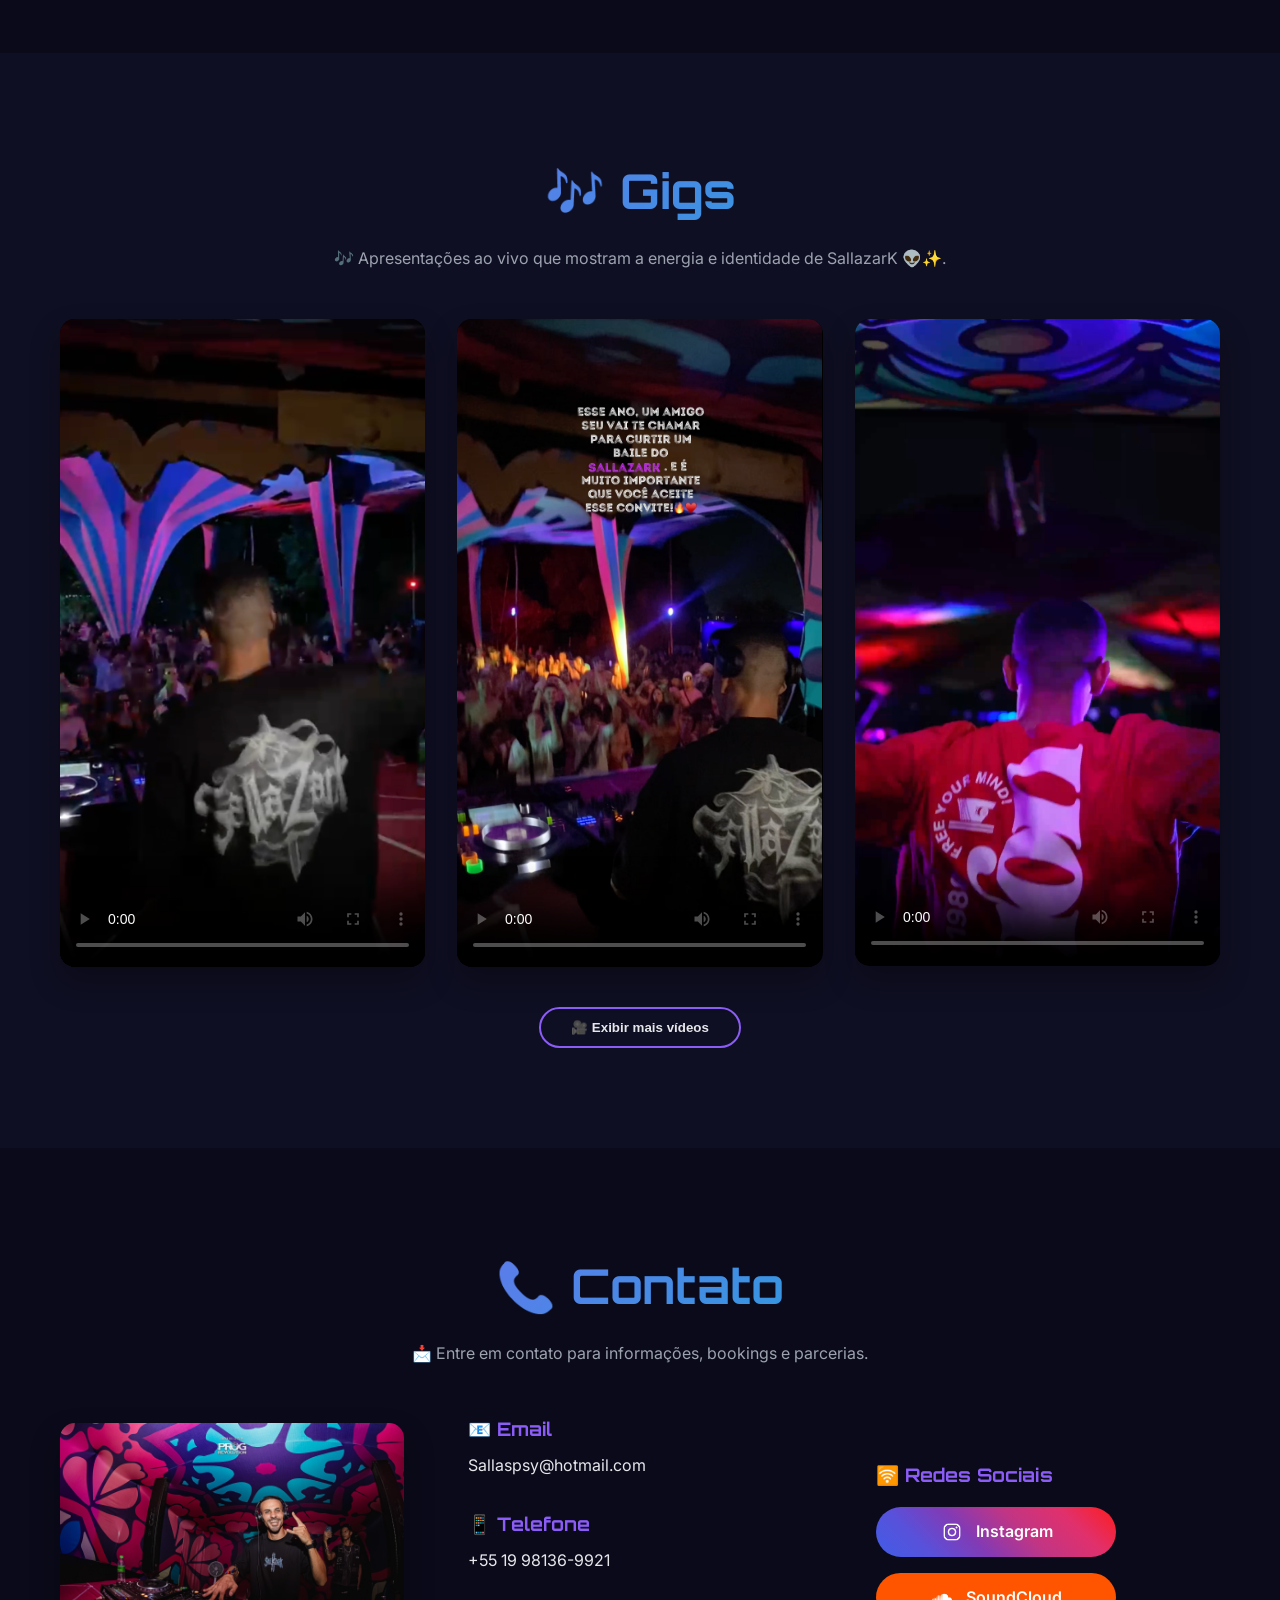
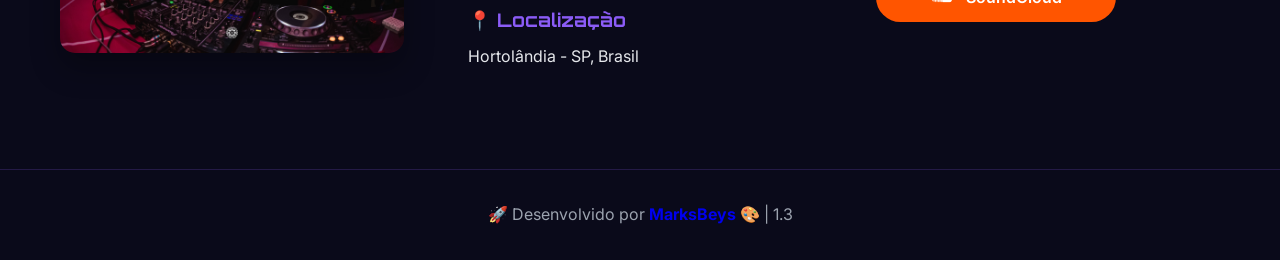
==== commit 82b306a1: "final" ====
--- a/index.html
+++ b/index.html
@@ -151,8 +151,8 @@
                 </div>
                 <div class="preview-item">
                     <div class="preview-badge">Em breve</div>
-                    <video controls>
-                        <source src="" type="video/mp4">
+                    <video controls poster="videos/tracks/capabhoara.png">
+                        <source src="videos/tracks/bhoara.mp4" type="video/mp4">
                         Seu navegador não suporta o elemento de vídeo.
                     </video>
                     <div class="preview-overlay">
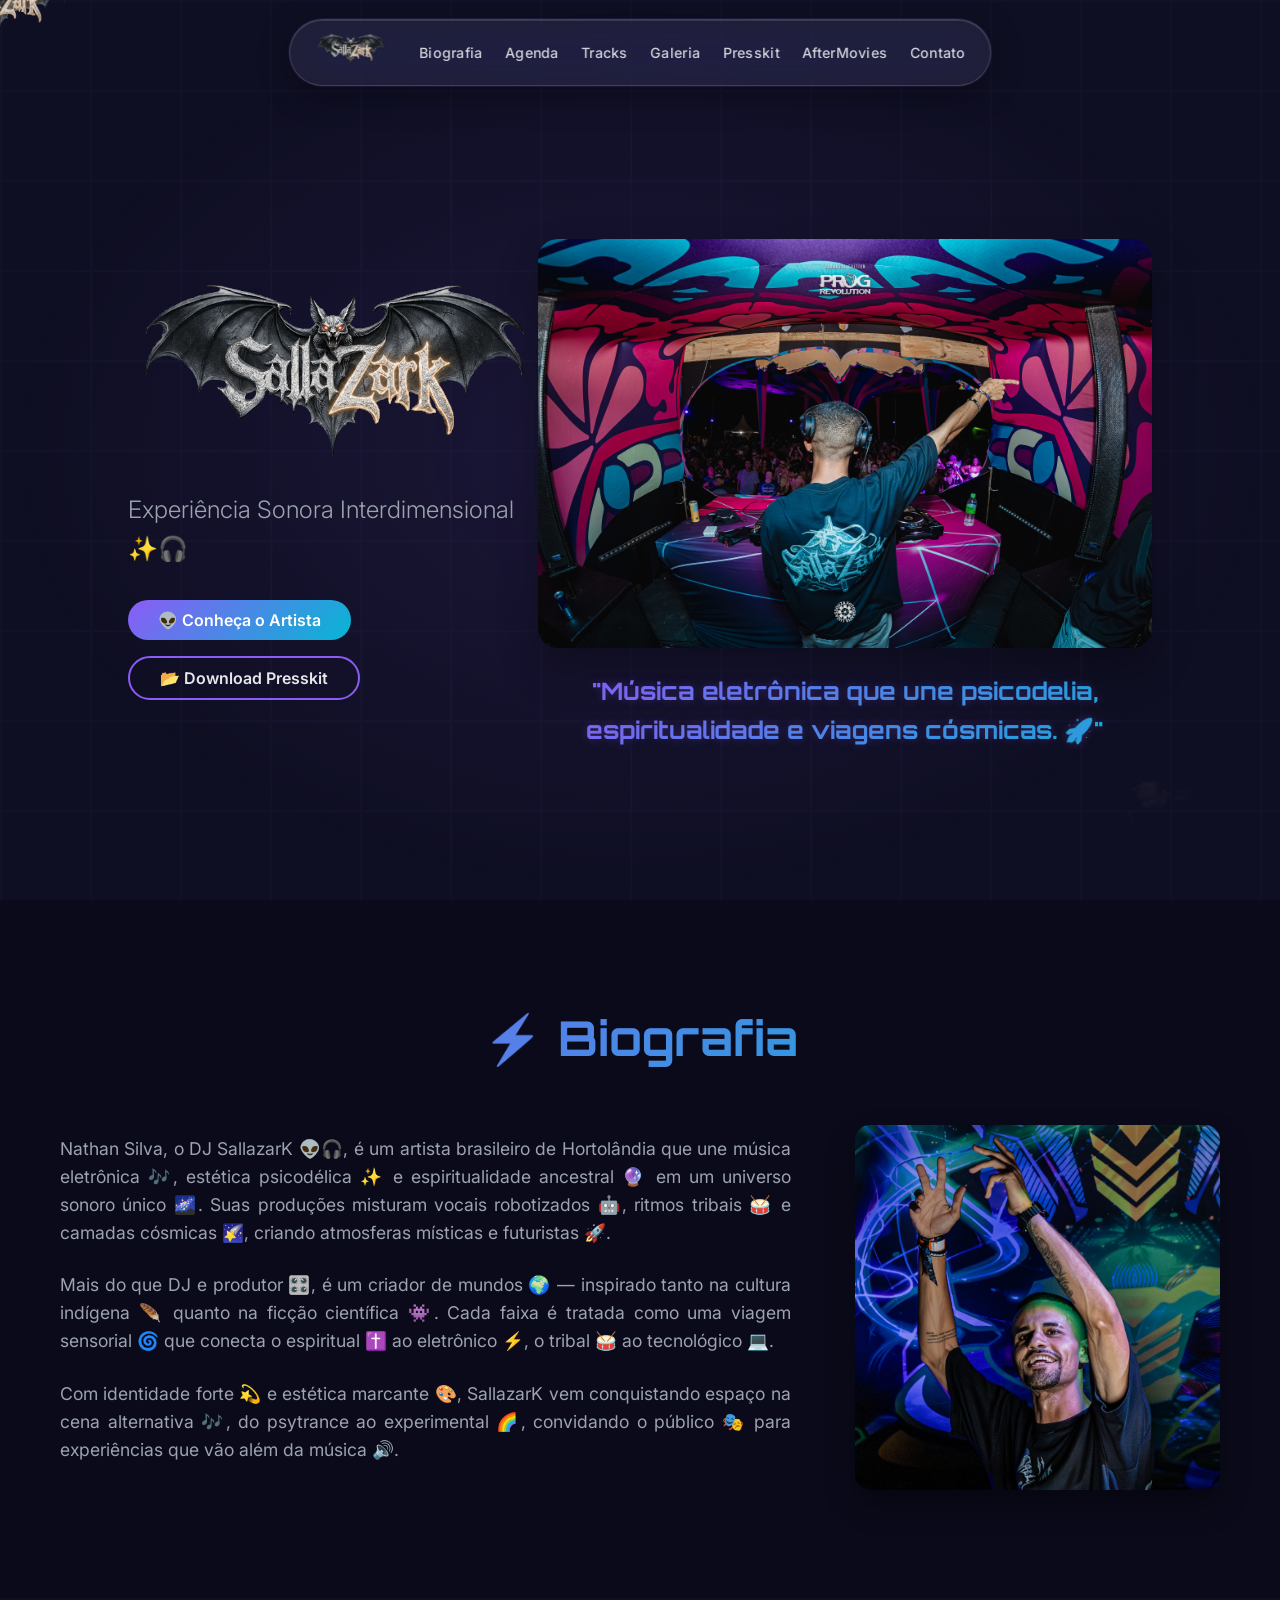
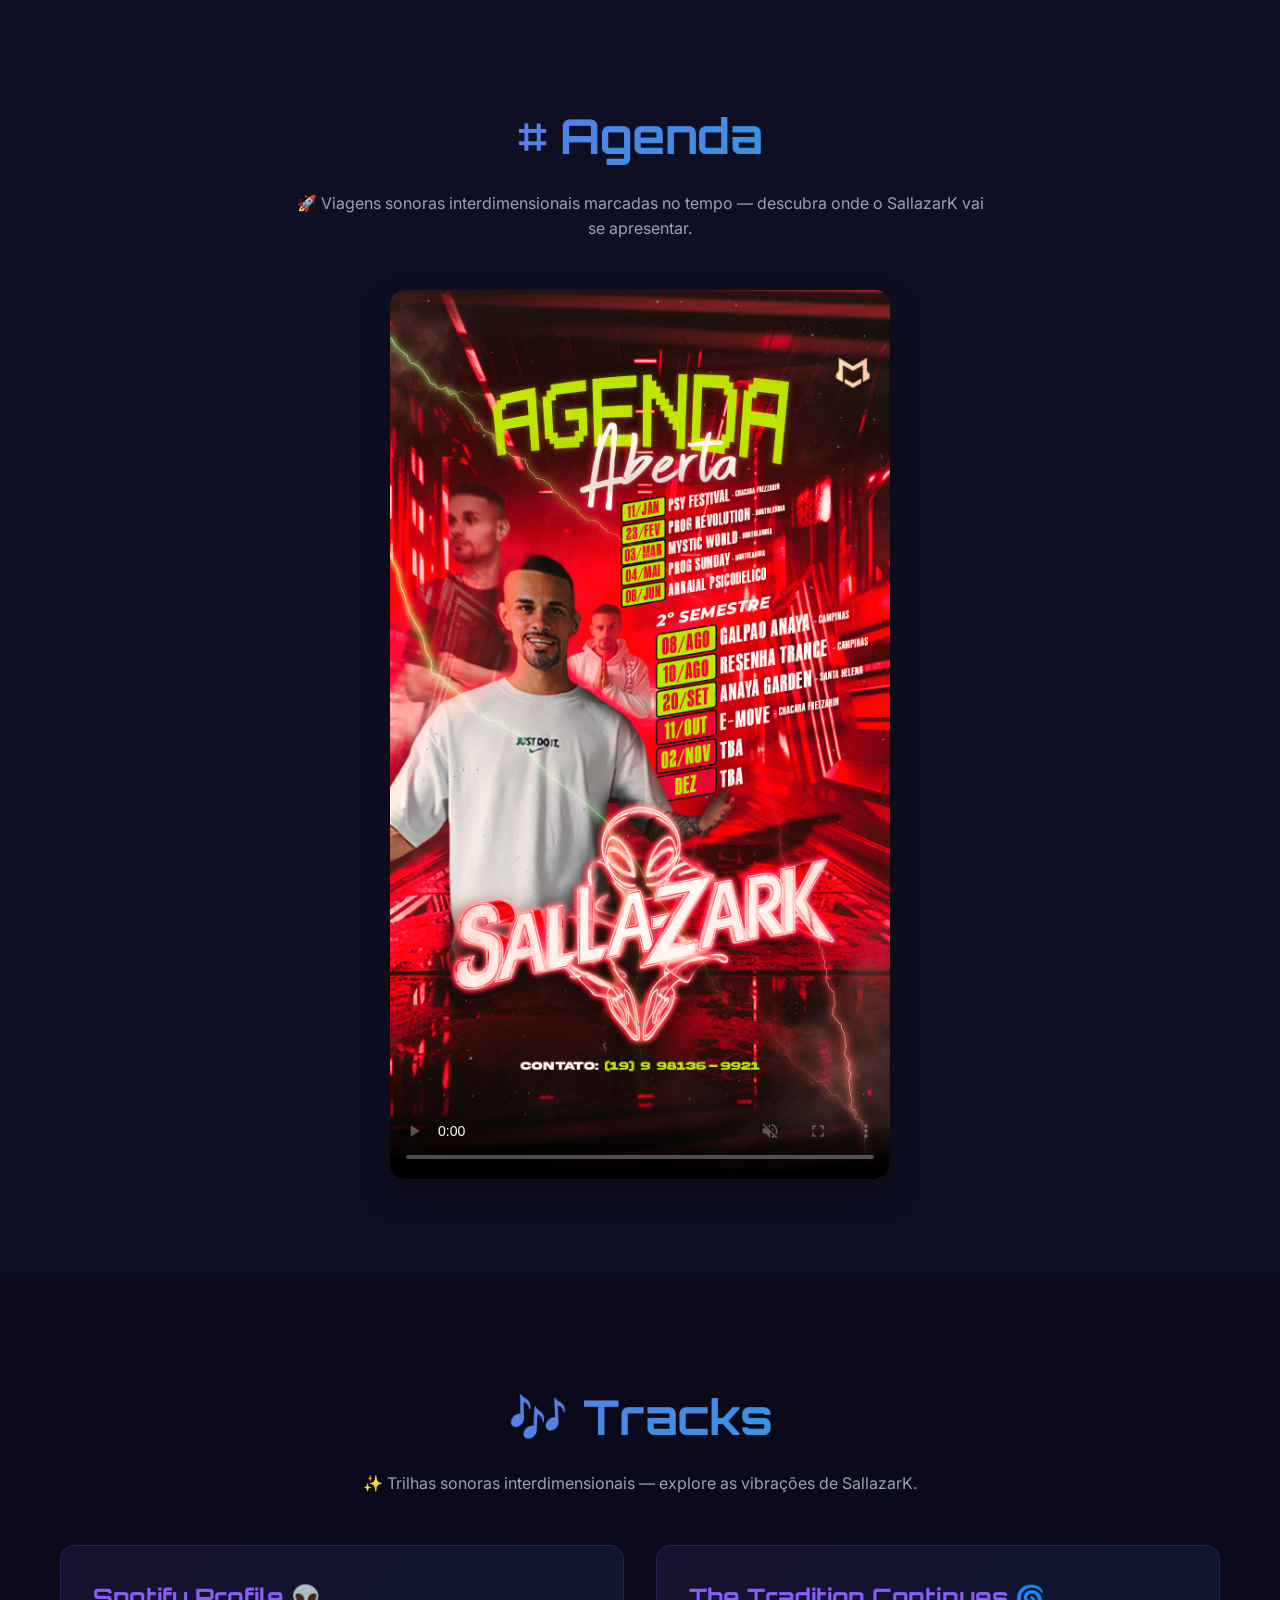
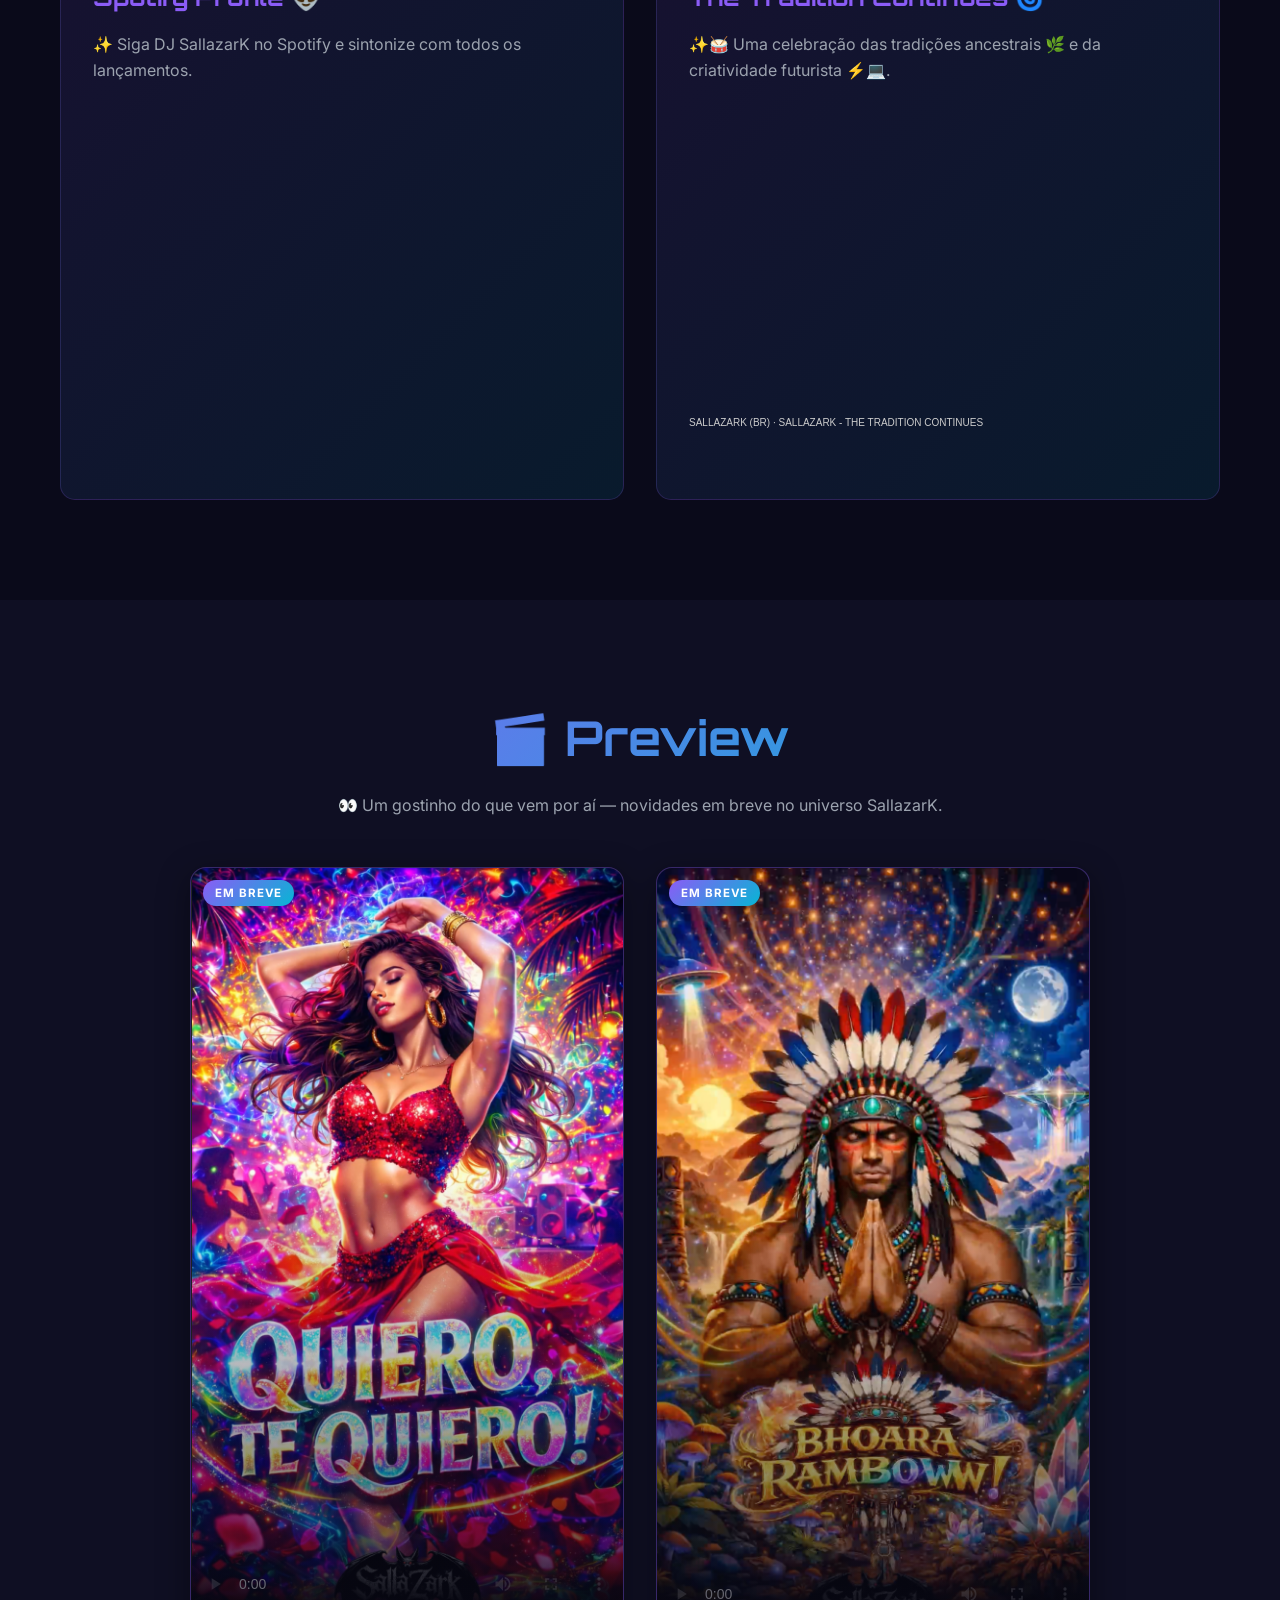
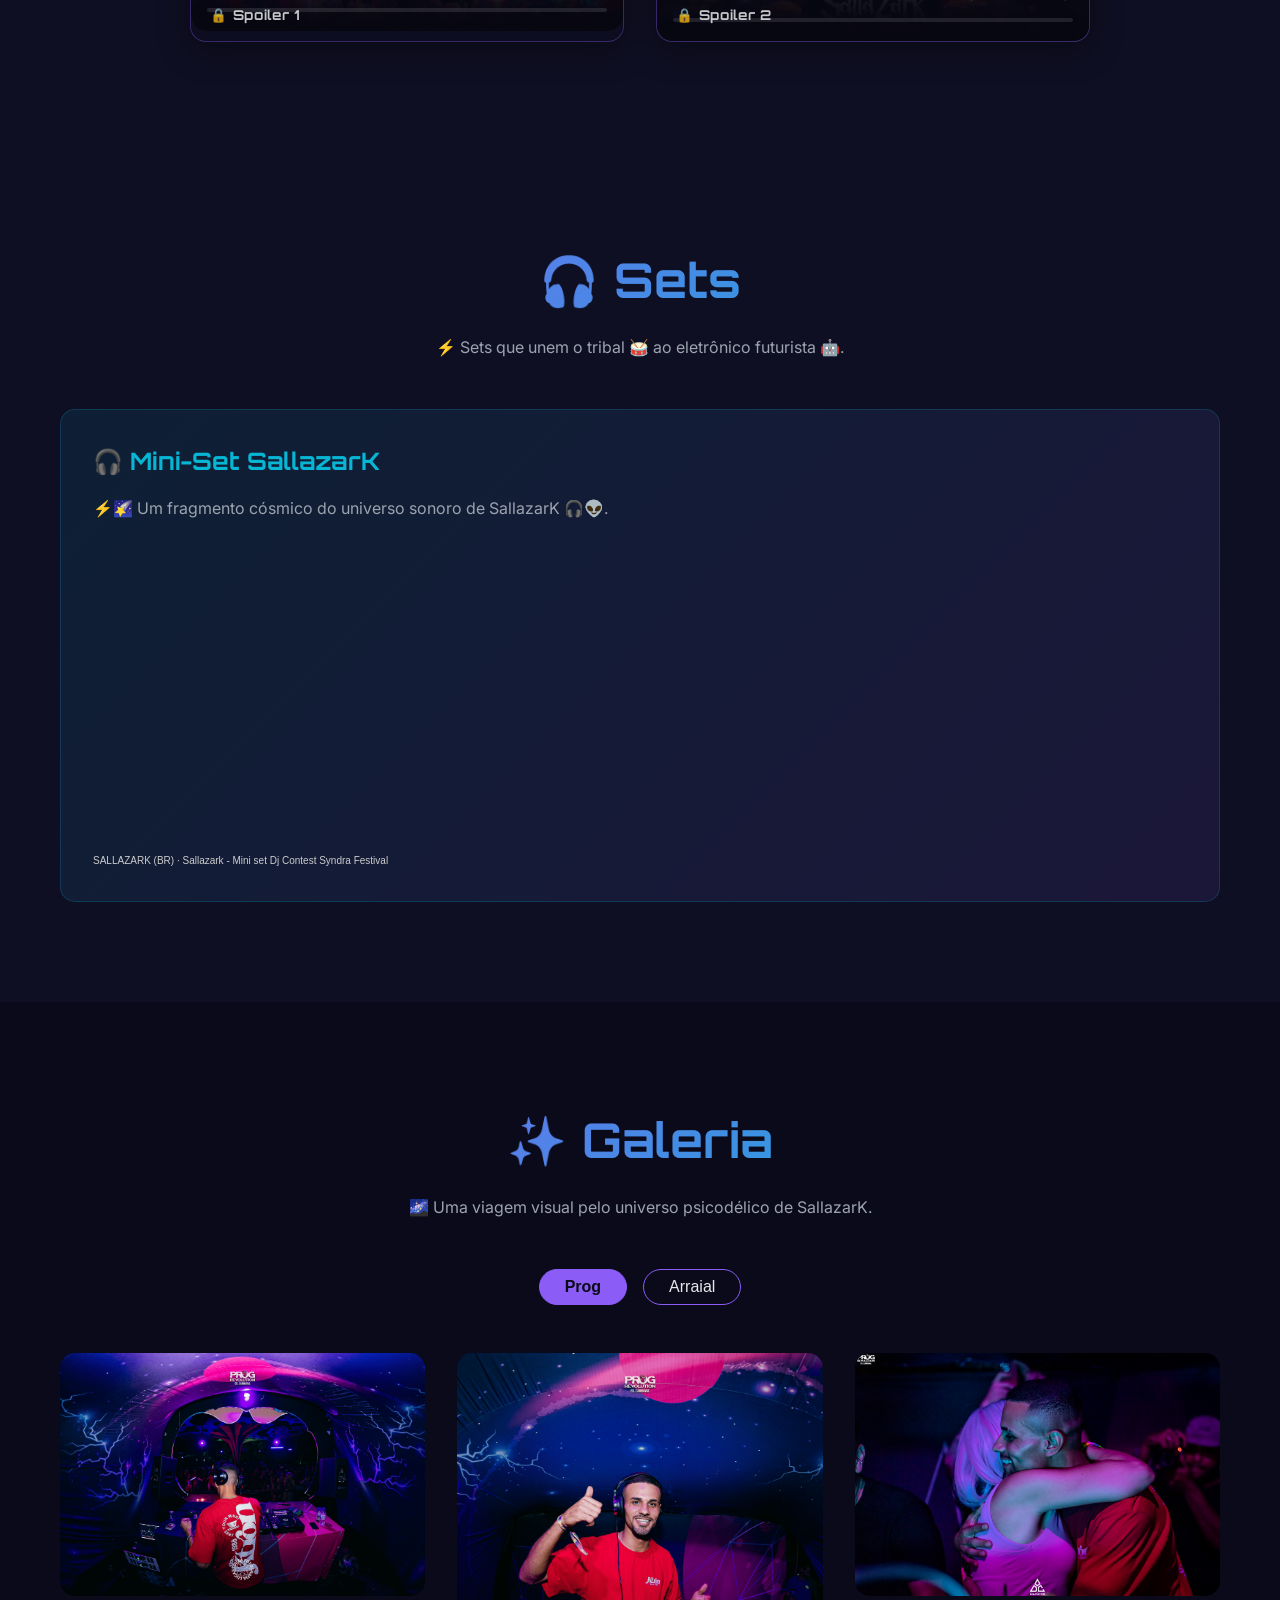
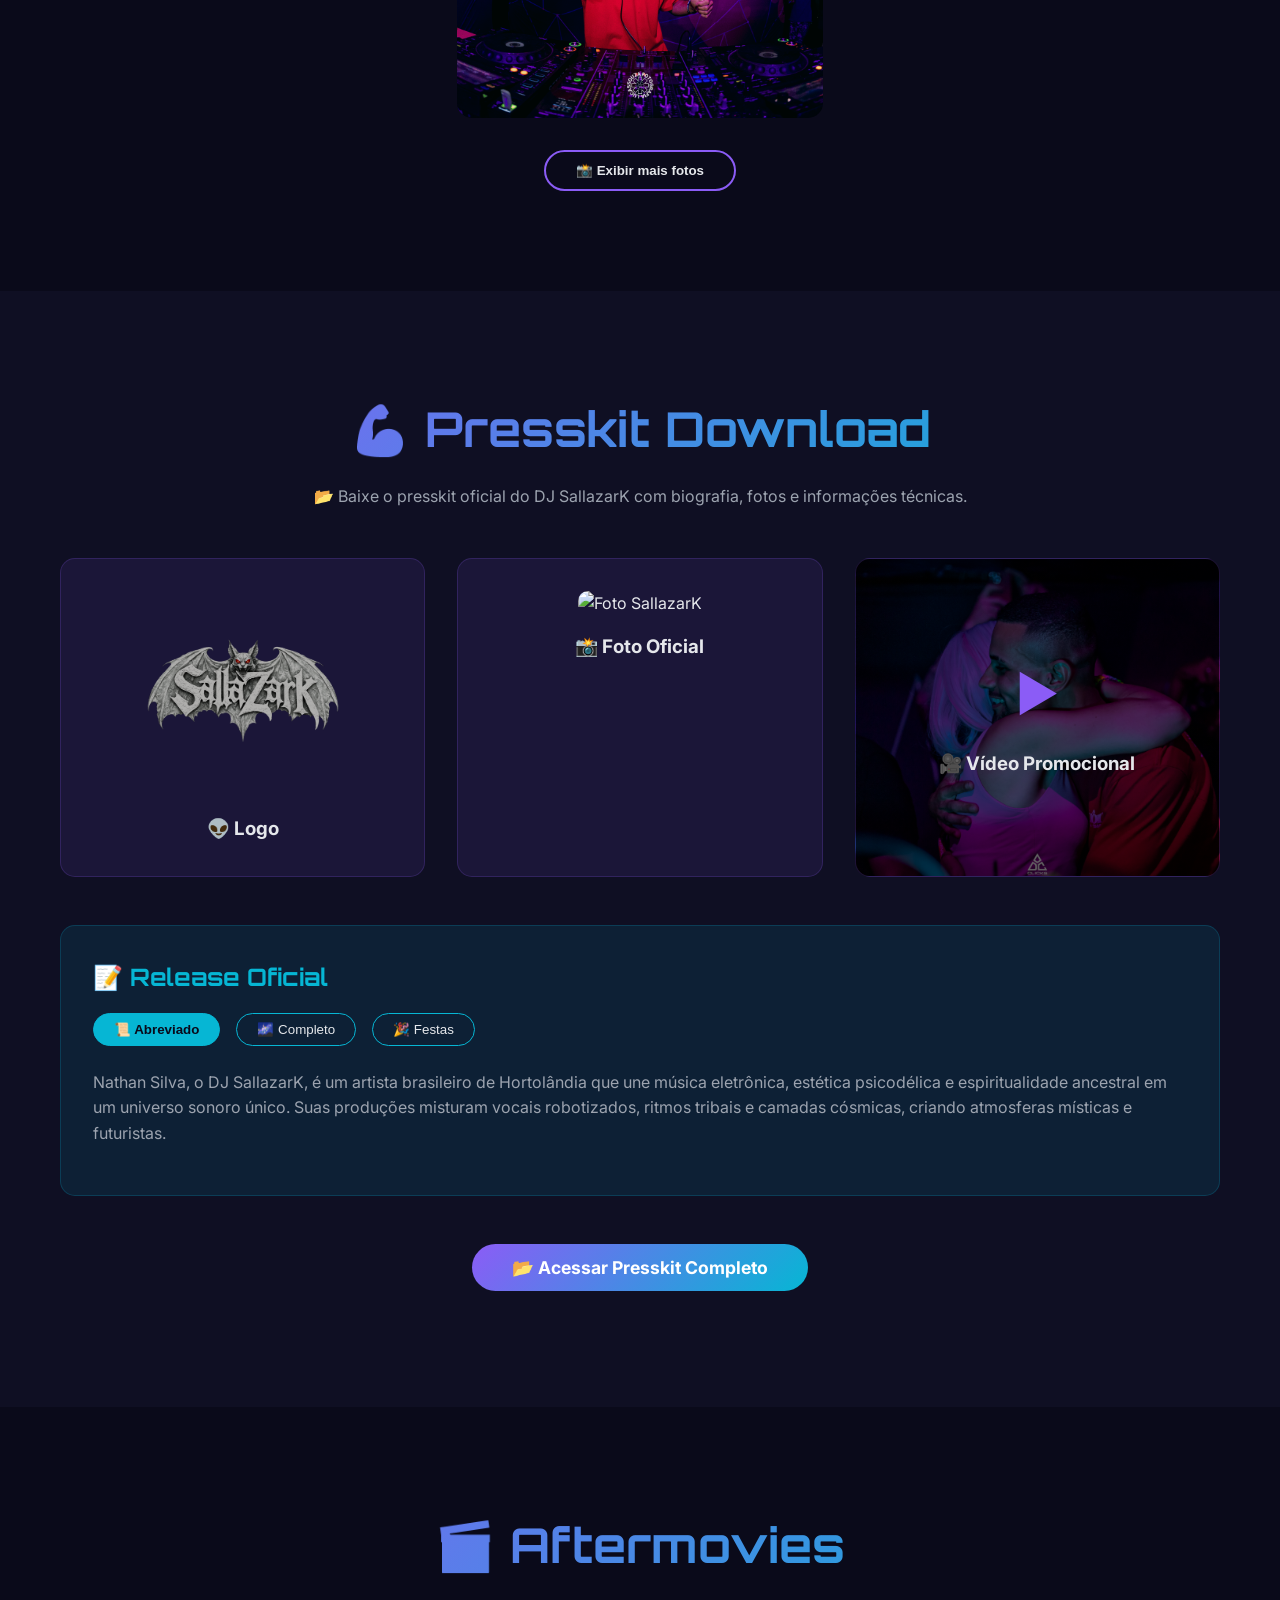
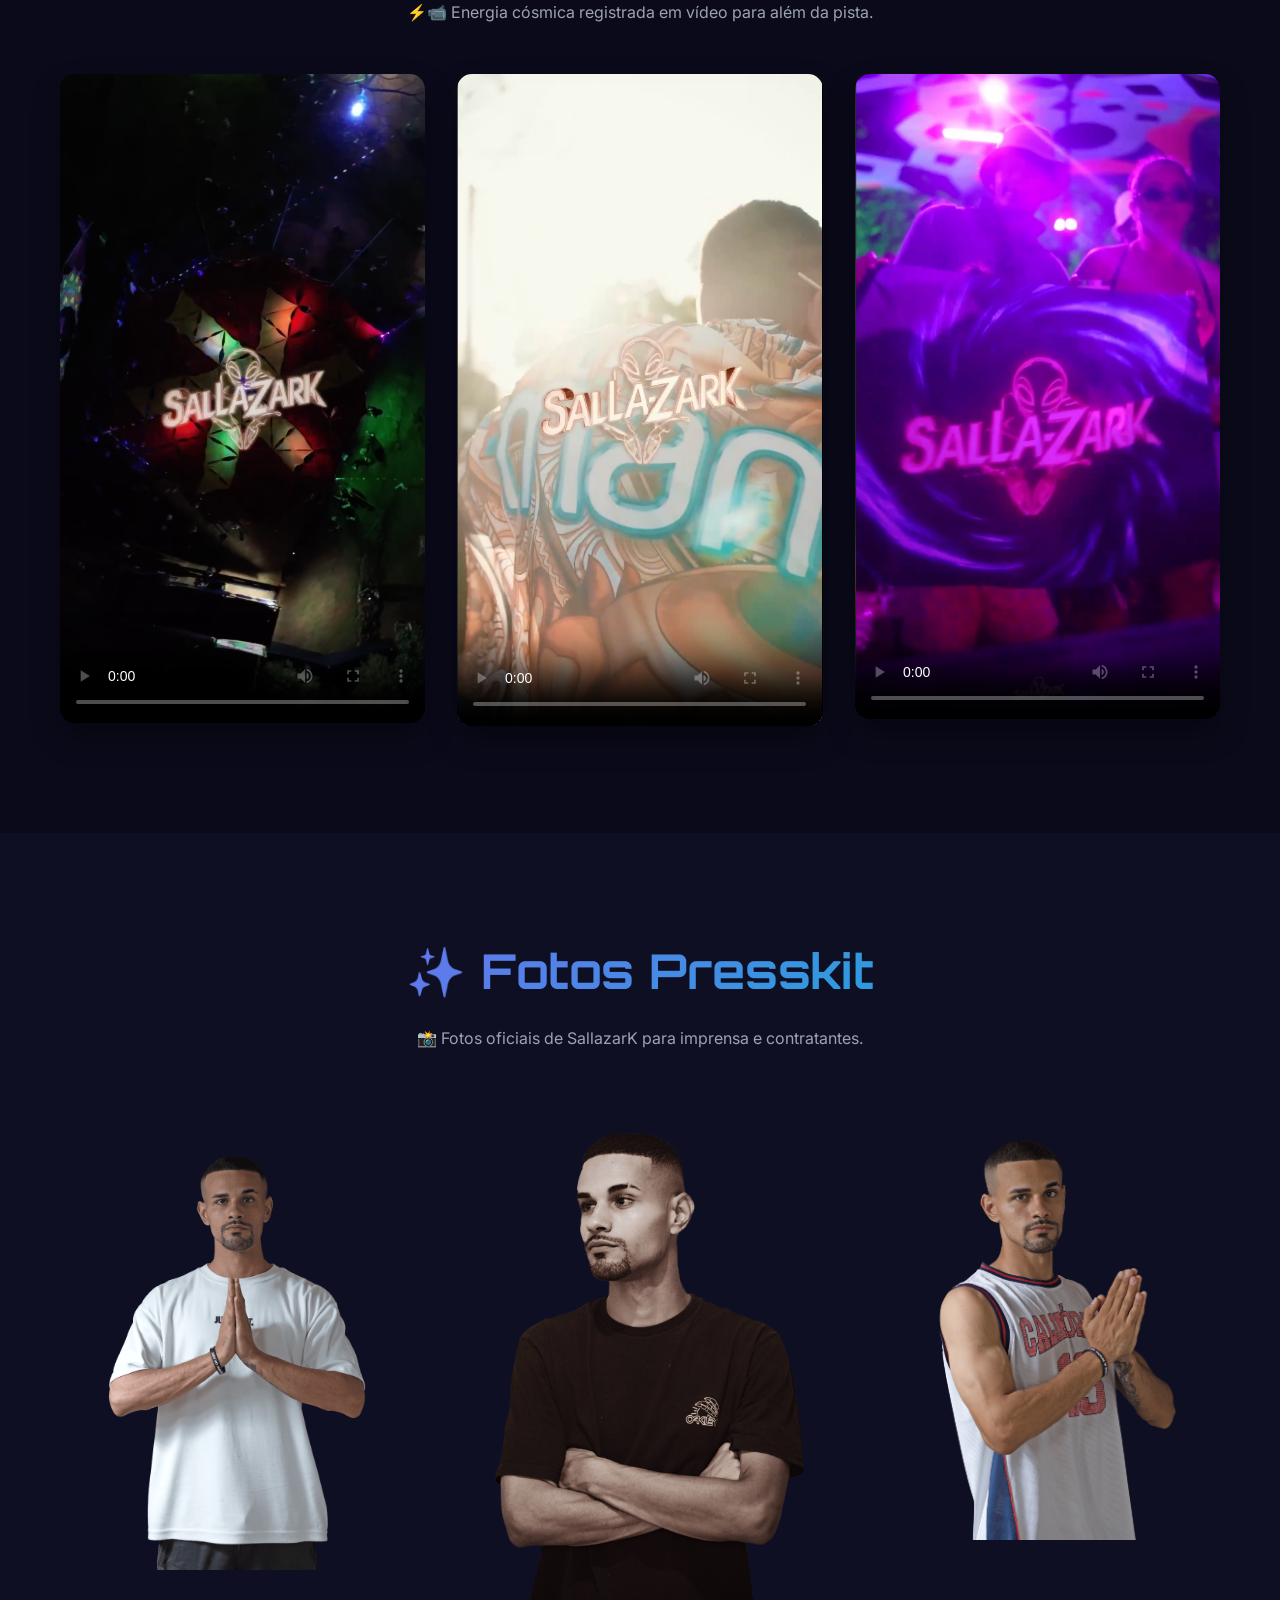
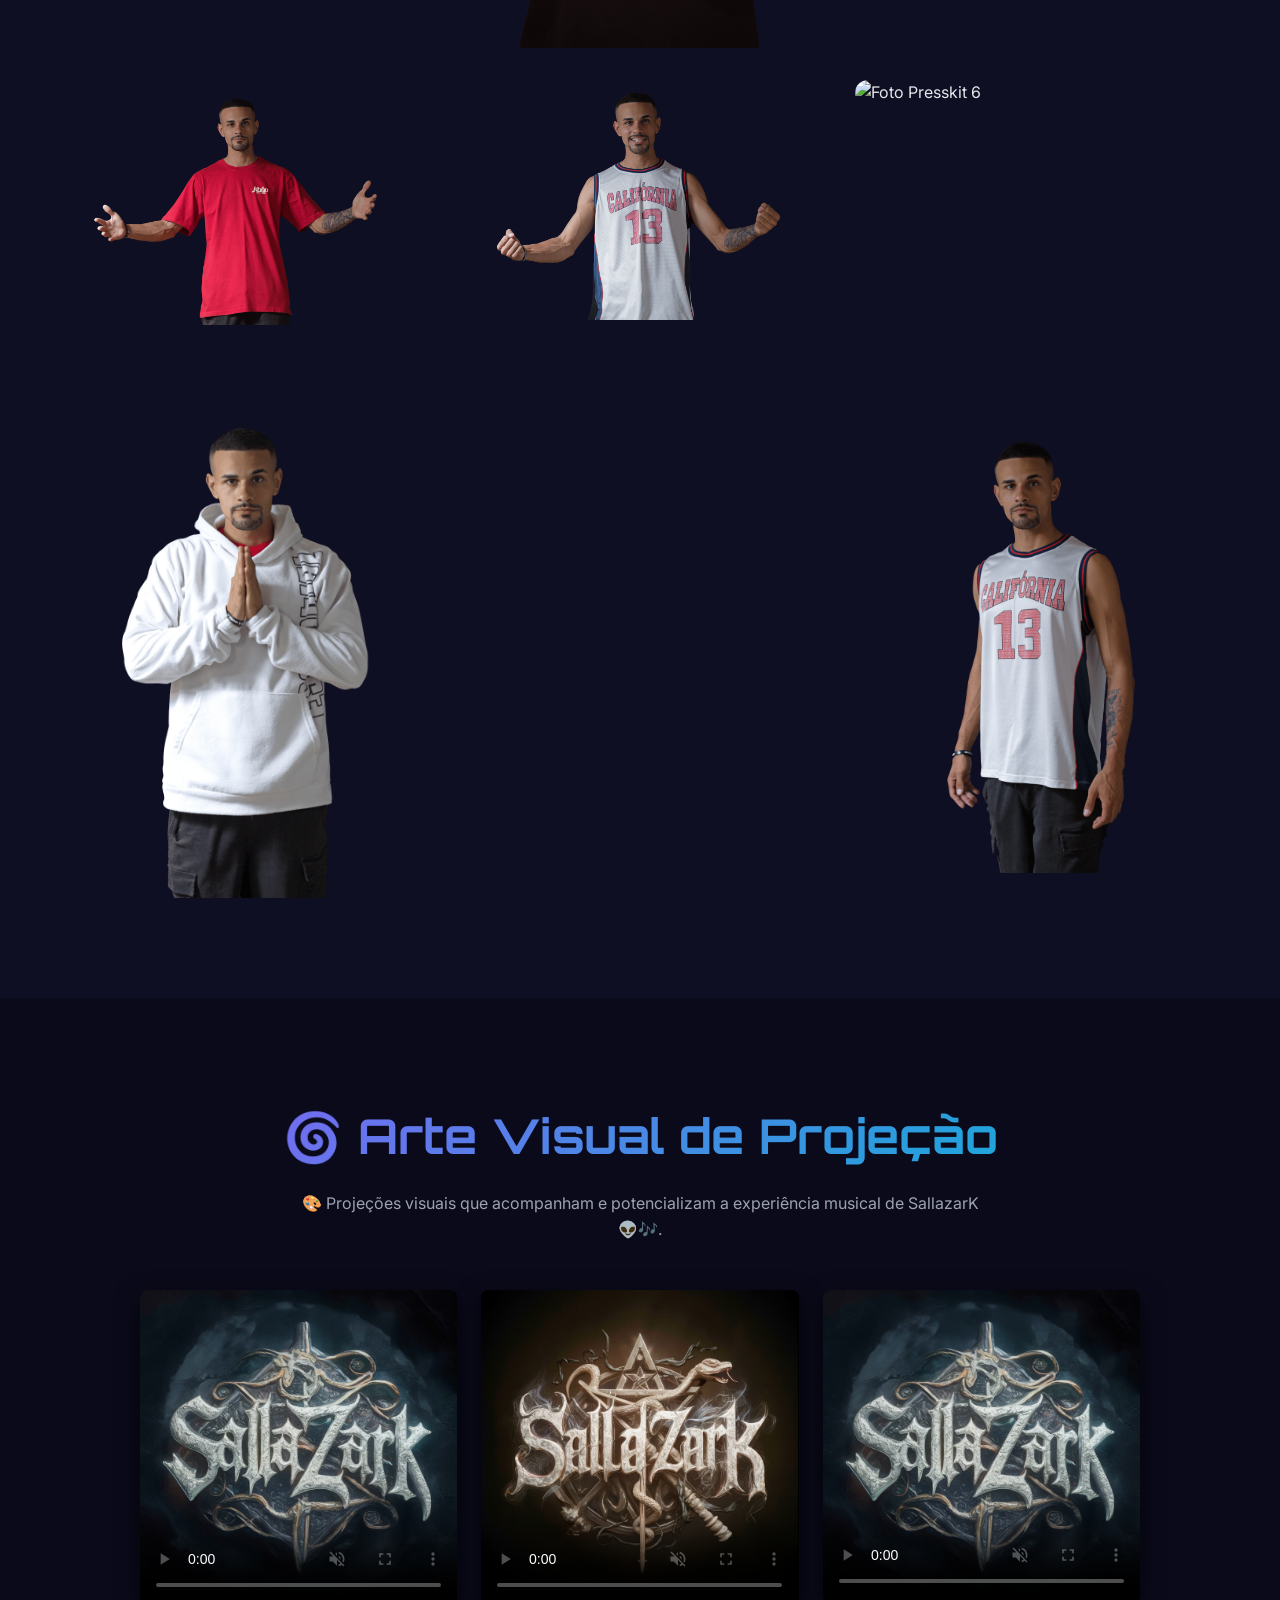
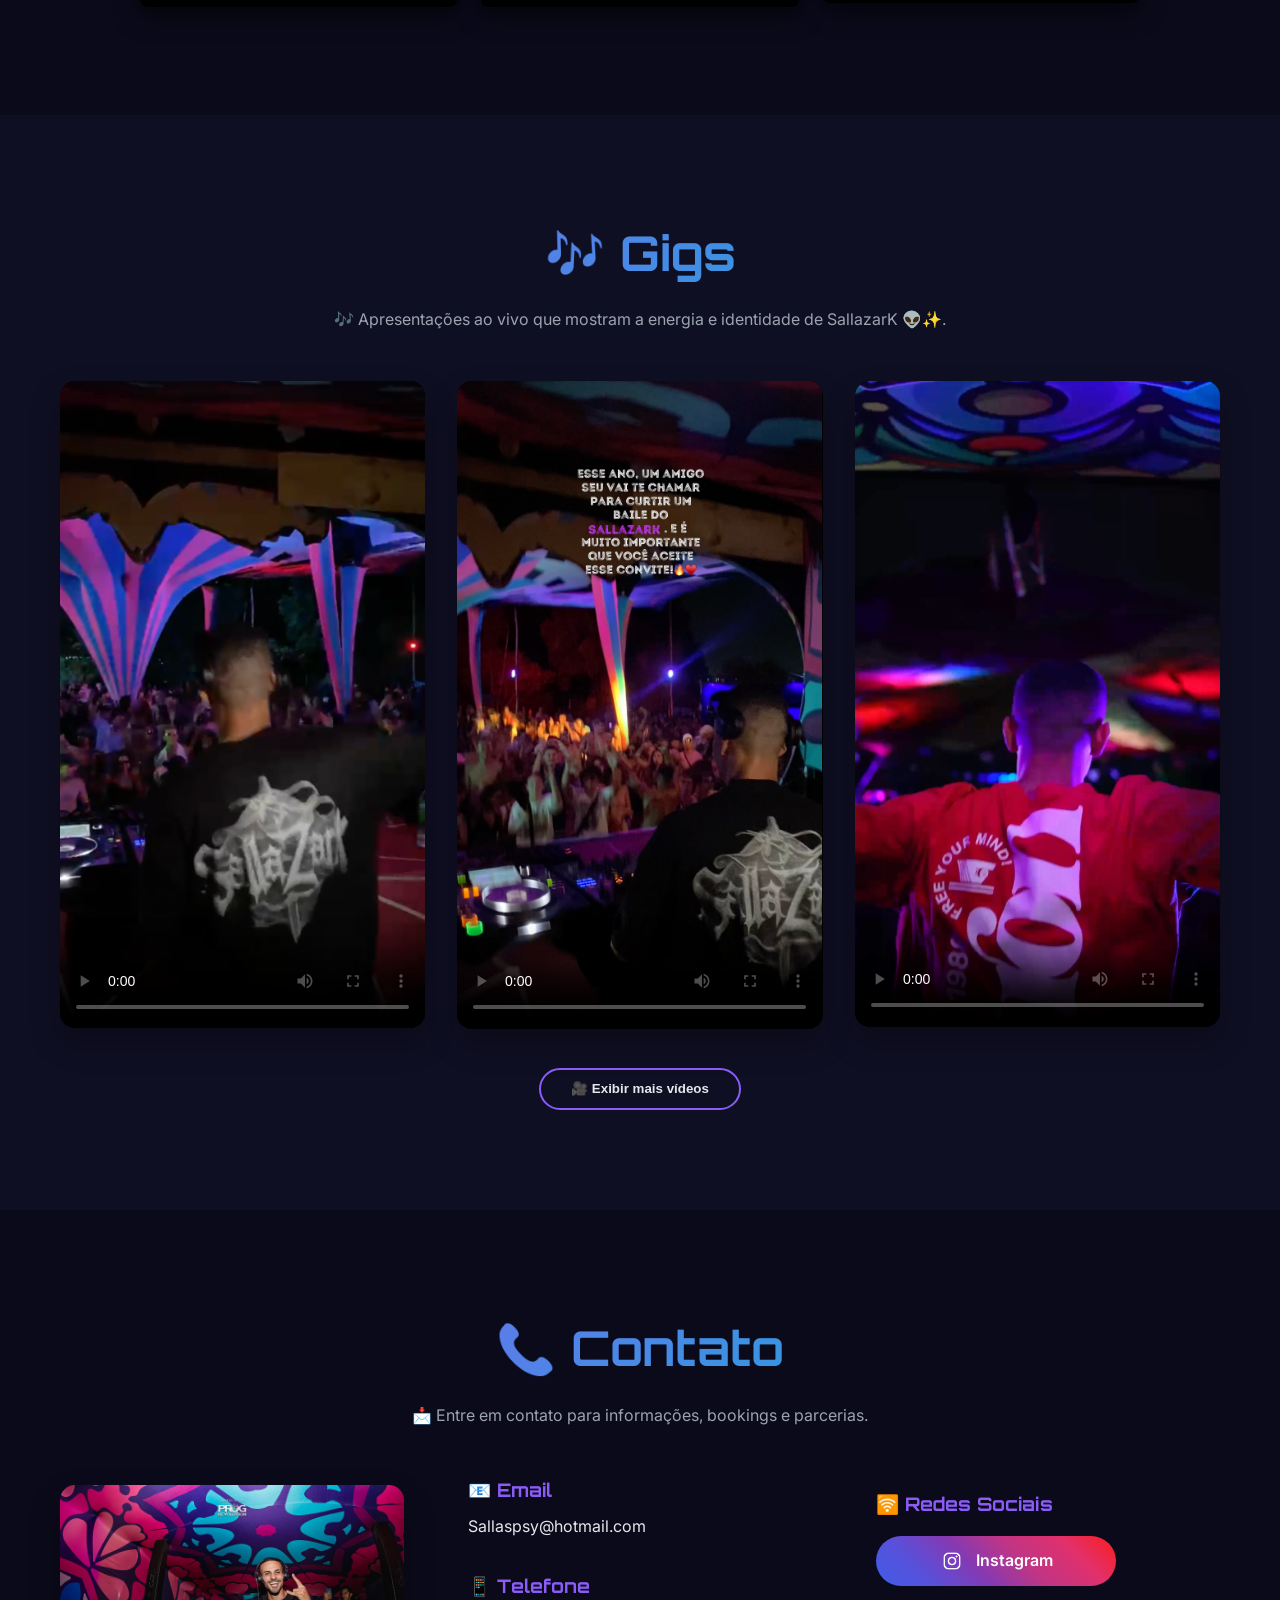
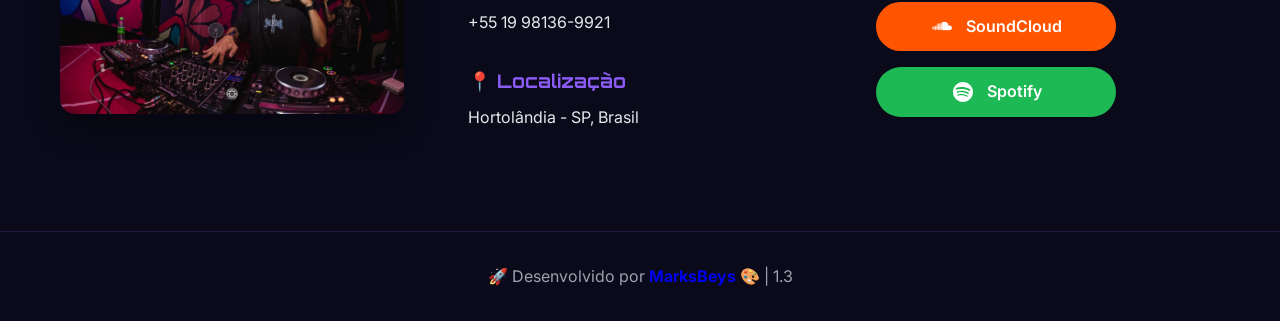
==== commit dcadb878: "spotify" ====
--- a/index.html
+++ b/index.html
@@ -112,6 +112,16 @@
             <h2 class="section-title">🎶 Tracks</h2>
             <p class="section-description">✨ Trilhas sonoras interdimensionais — explore as vibrações de SallazarK.</p>
             <div class="tracks-grid">
+                <!-- Spotify Card -->
+                <div class="track-card">
+                    <div class="track-info">
+                        <h3 class="track-title">Spotify Profile 👽</h3>
+                        <p class="track-description">✨ Siga DJ SallazarK no Spotify e sintonize com todos os lançamentos.</p>
+                        <iframe style="border-radius:12px" src="https://open.spotify.com/embed/artist/4MoMvdsjf8Vt8yF5gHLzeW?utm_source=generator&theme=0" width="100%" height="352" frameBorder="0" allowfullscreen="" allow="autoplay; clipboard-write; encrypted-media; fullscreen; picture-in-picture" loading="lazy"></iframe>
+                    </div>
+                </div>
+
+                <!-- SoundCloud Card -->
                 <div class="track-card">
                     <div class="track-info">
                         <h3 class="track-title">The Tradition Continues 🌀</h3>
@@ -628,6 +638,12 @@
                             class="social-btn instagram"><img src="img/insta.png" alt="Ícone Instagram"> Instagram</a>
                         <a href="https://soundcloud.com/sallazark/" target="_blank" class="social-btn soundcloud"><img
                                 src="img/sound.png" alt="Ícone SoundCloud"> SoundCloud</a>
+                        <a href="https://open.spotify.com/intl-pt/artist/4MoMvdsjf8Vt8yF5gHLzeW?si=6UG6QqxmSB-d32ER6MCOrQ" target="_blank" class="social-btn spotify">
+                            <svg xmlns="http://www.w3.org/2000/svg" viewBox="0 0 24 24" fill="currentColor">
+                                <path d="M12 2C6.477 2 2 6.477 2 12s4.477 10 10 10 10-4.477 10-10S17.523 2 12 2zm4.586 14.424c-.18.295-.563.387-.857.207-2.35-1.438-5.305-1.764-8.785-.97-.337.077-.67-.138-.746-.476-.077-.337.138-.67.476-.746 3.81-.87 7.078-.5 9.704 1.11.295.18.387.563.208.857zm1.224-2.72c-.226.367-.707.487-1.074.26-2.69-1.654-6.79-2.134-9.97-1.17-.413.125-.845-.107-.97-.522-.125-.413.107-.845.522-.97 3.637-1.103 8.156-.57 11.23 1.326.368.226.488.707.262 1.076zm.105-2.833C14.542 8.78 9.07 8.6 5.892 9.563c-.495.15-1.018-.13-1.168-.625-.15-.495.13-1.018.625-1.167 3.663-1.11 9.7-.9 13.593 1.412.445.263.59.837.327 1.282-.264.444-.838.59-1.282.327z"/>
+                            </svg>
+                            Spotify
+                        </a>
                     </div>
                 </div>
             </div>
--- a/style.css
+++ b/style.css
@@ -1062,7 +1062,13 @@
     color: white;
 }
 
-.social-btn img {
+.social-btn.spotify {
+    background: #1DB954;
+    color: white;
+}
+
+.social-btn img,
+.social-btn svg {
     height: 24px;
     width: auto;
 }
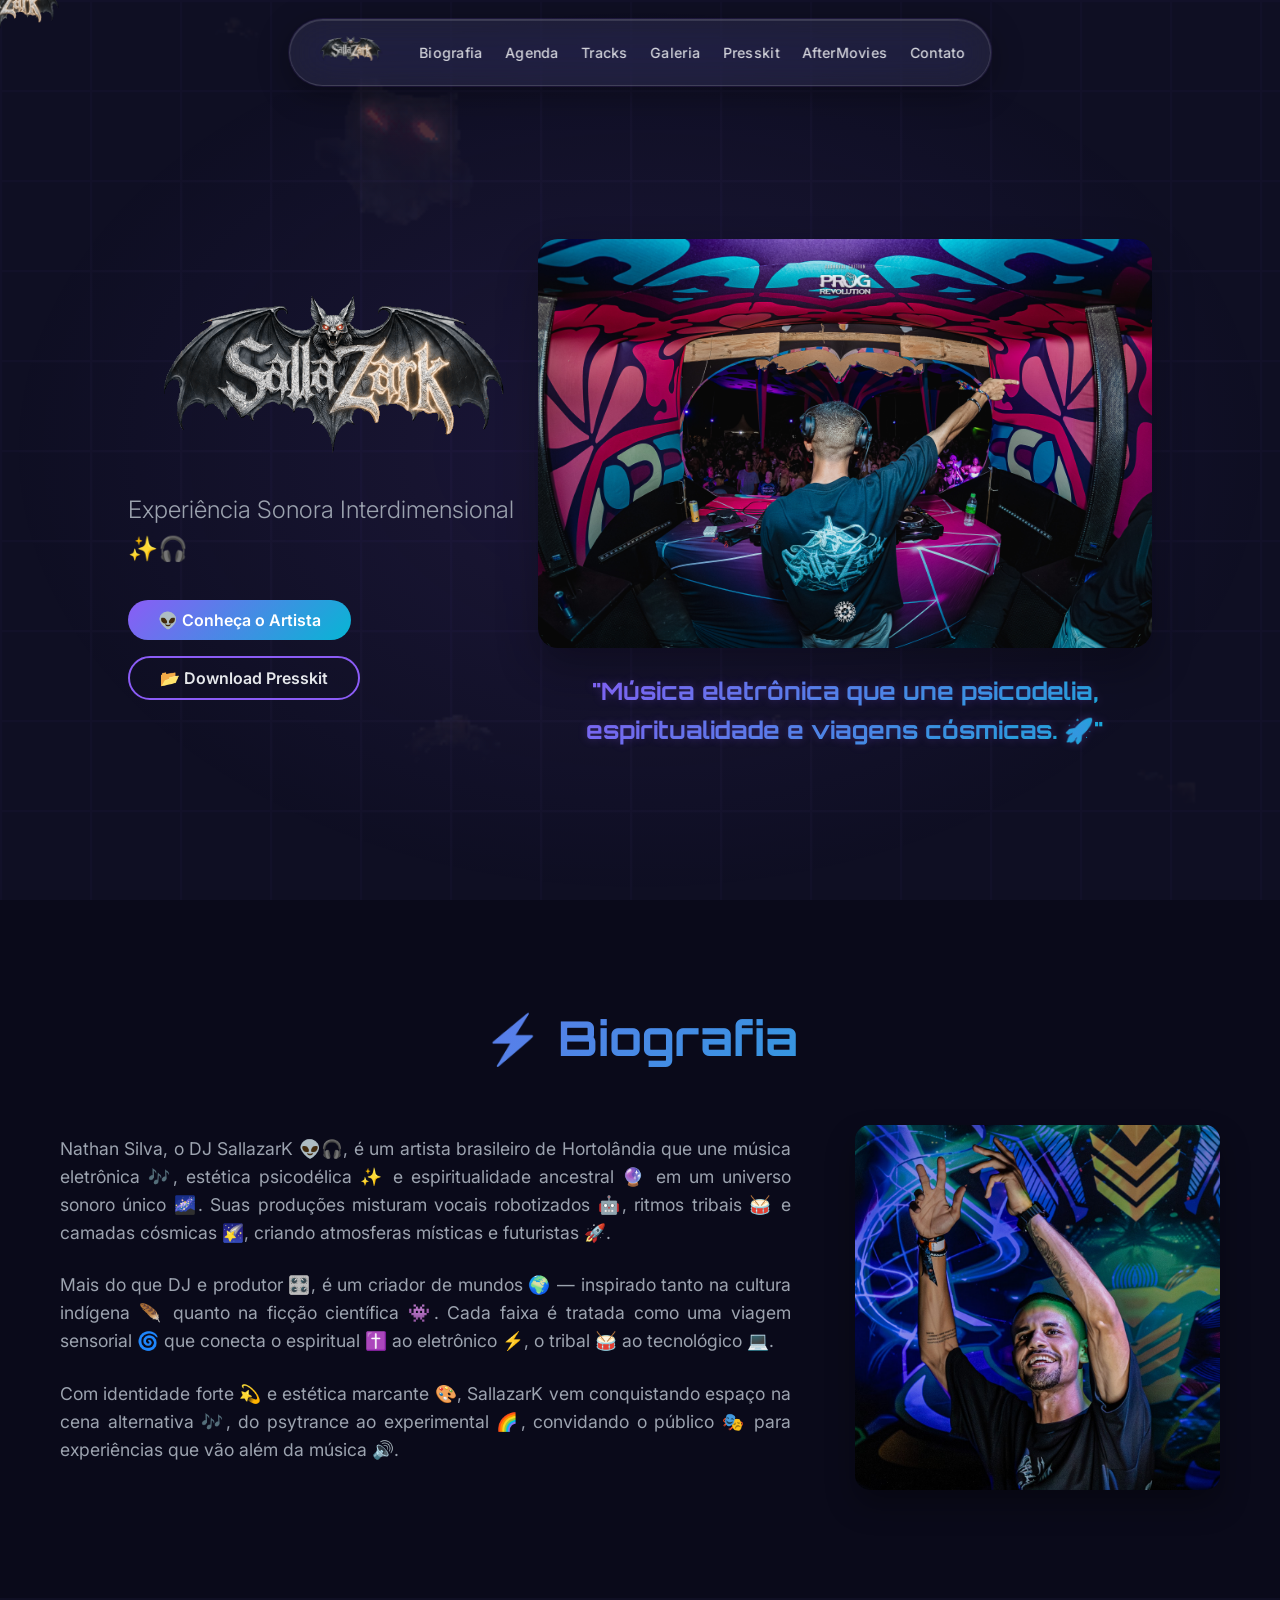
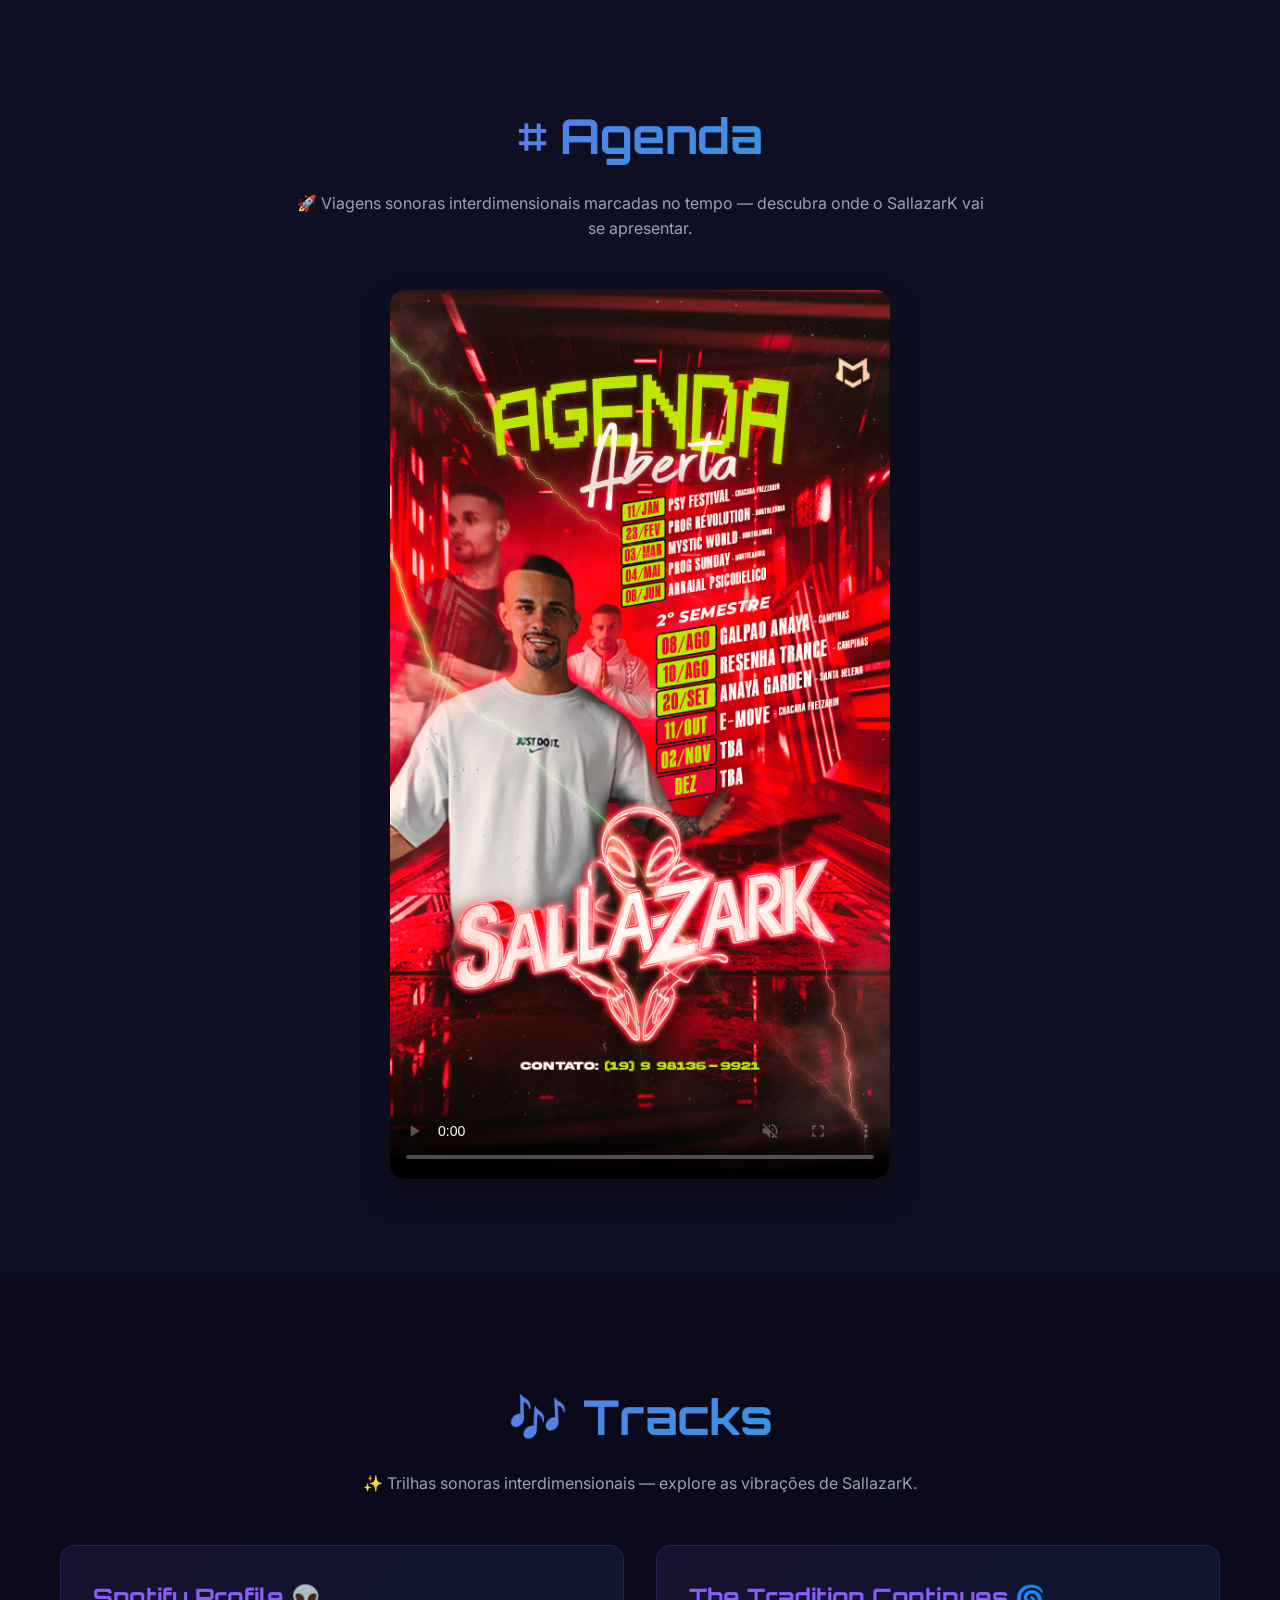
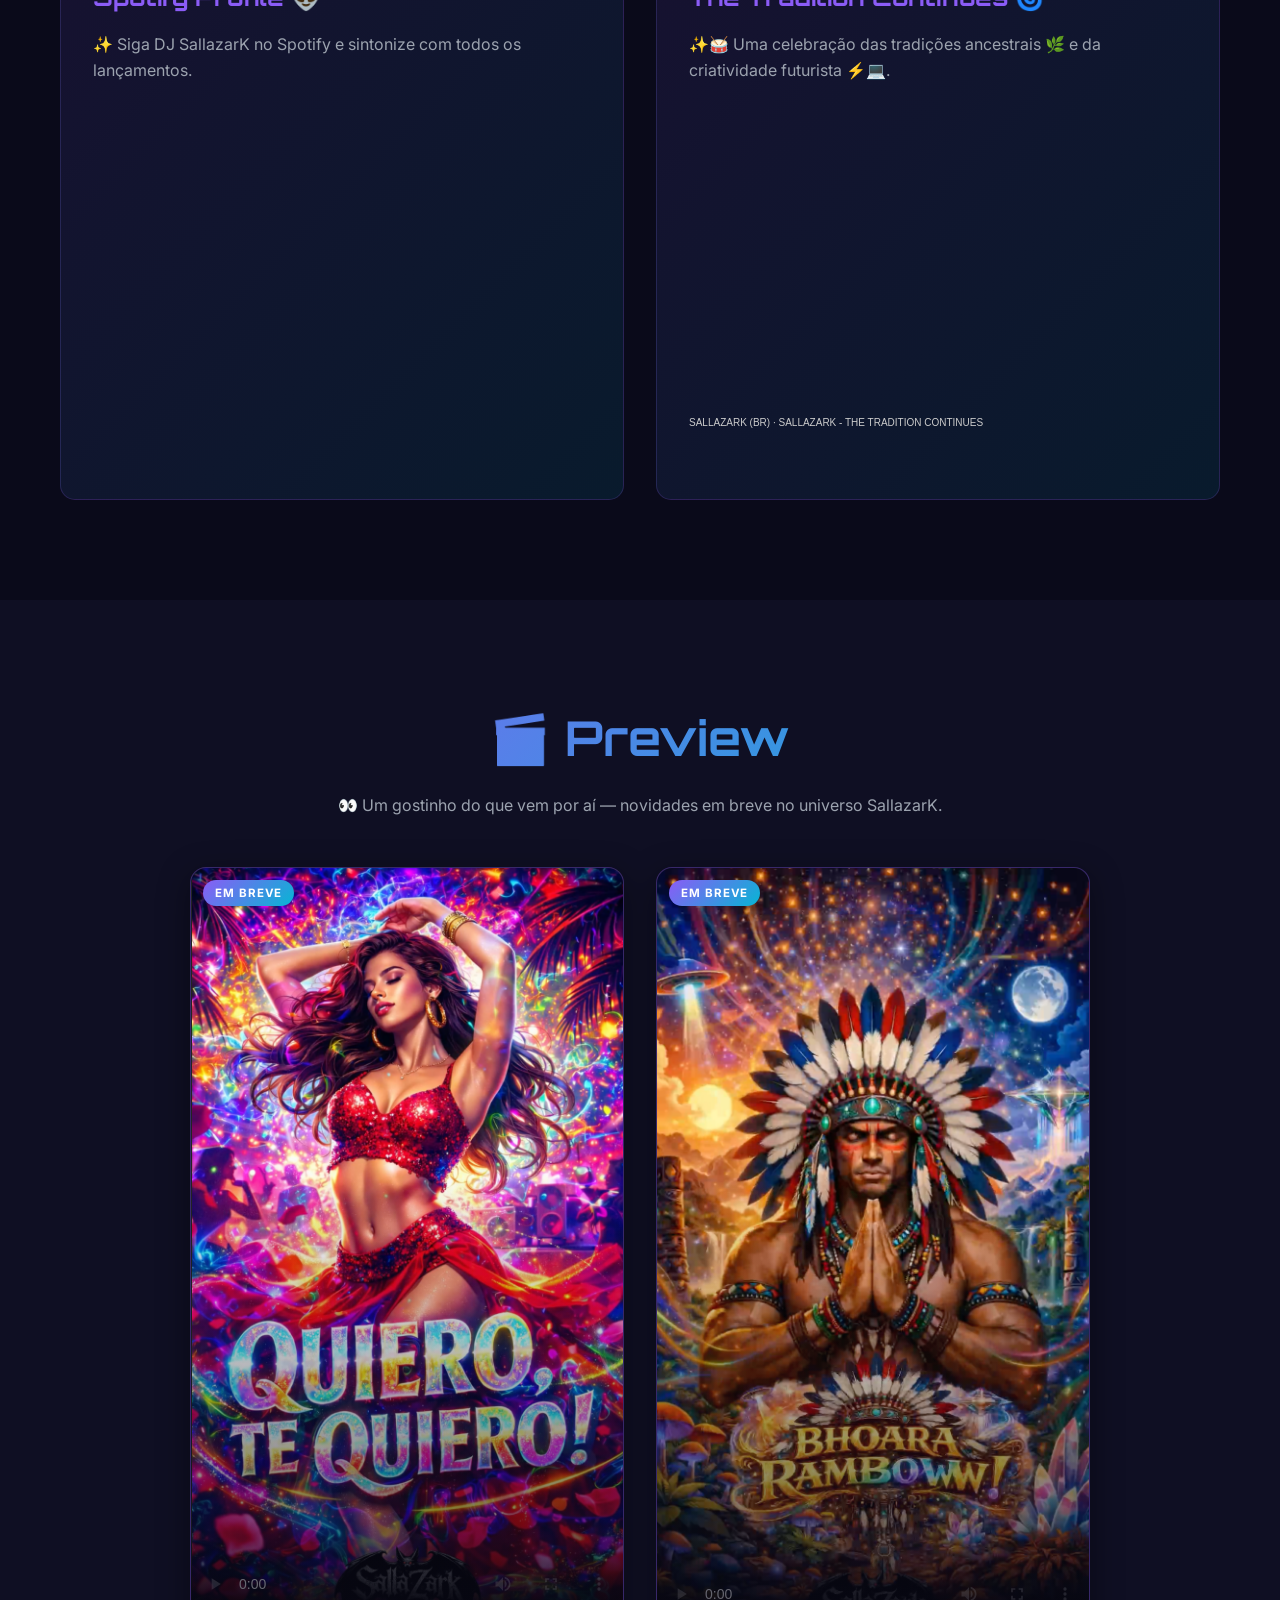
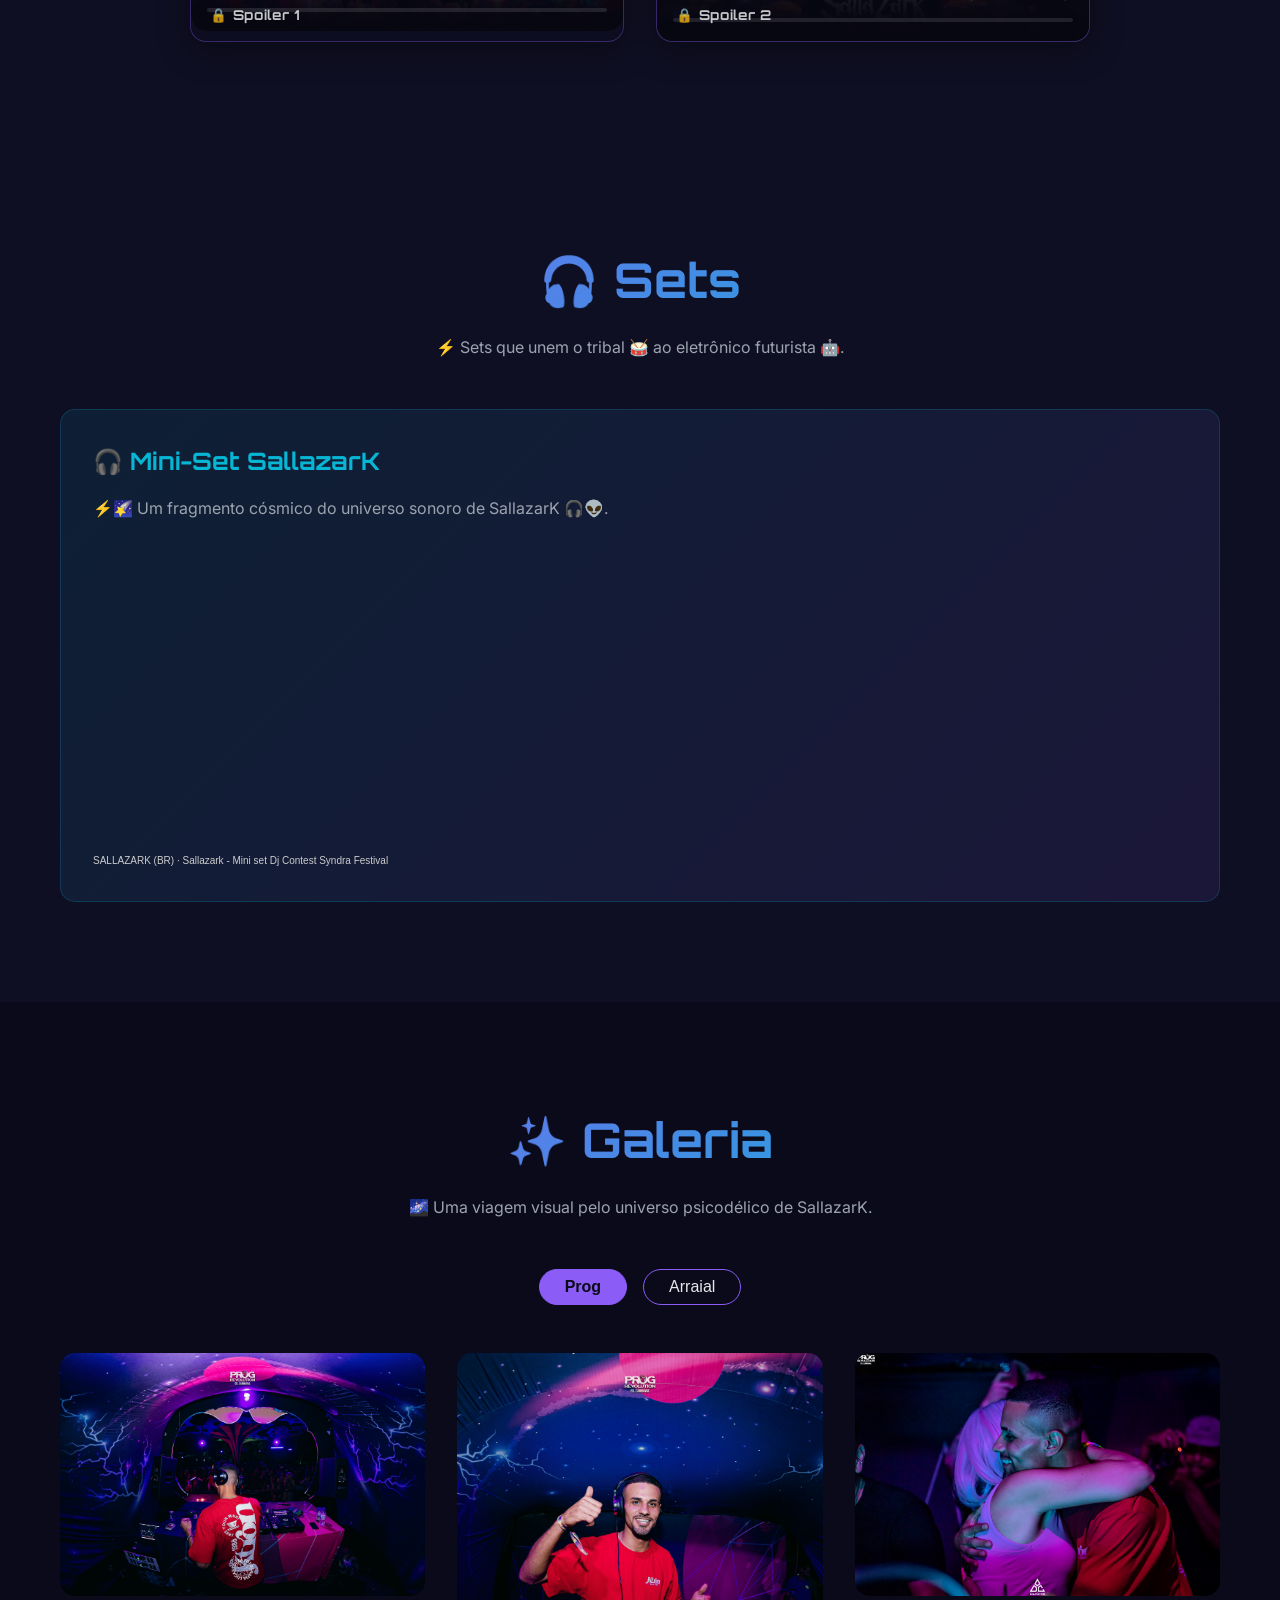
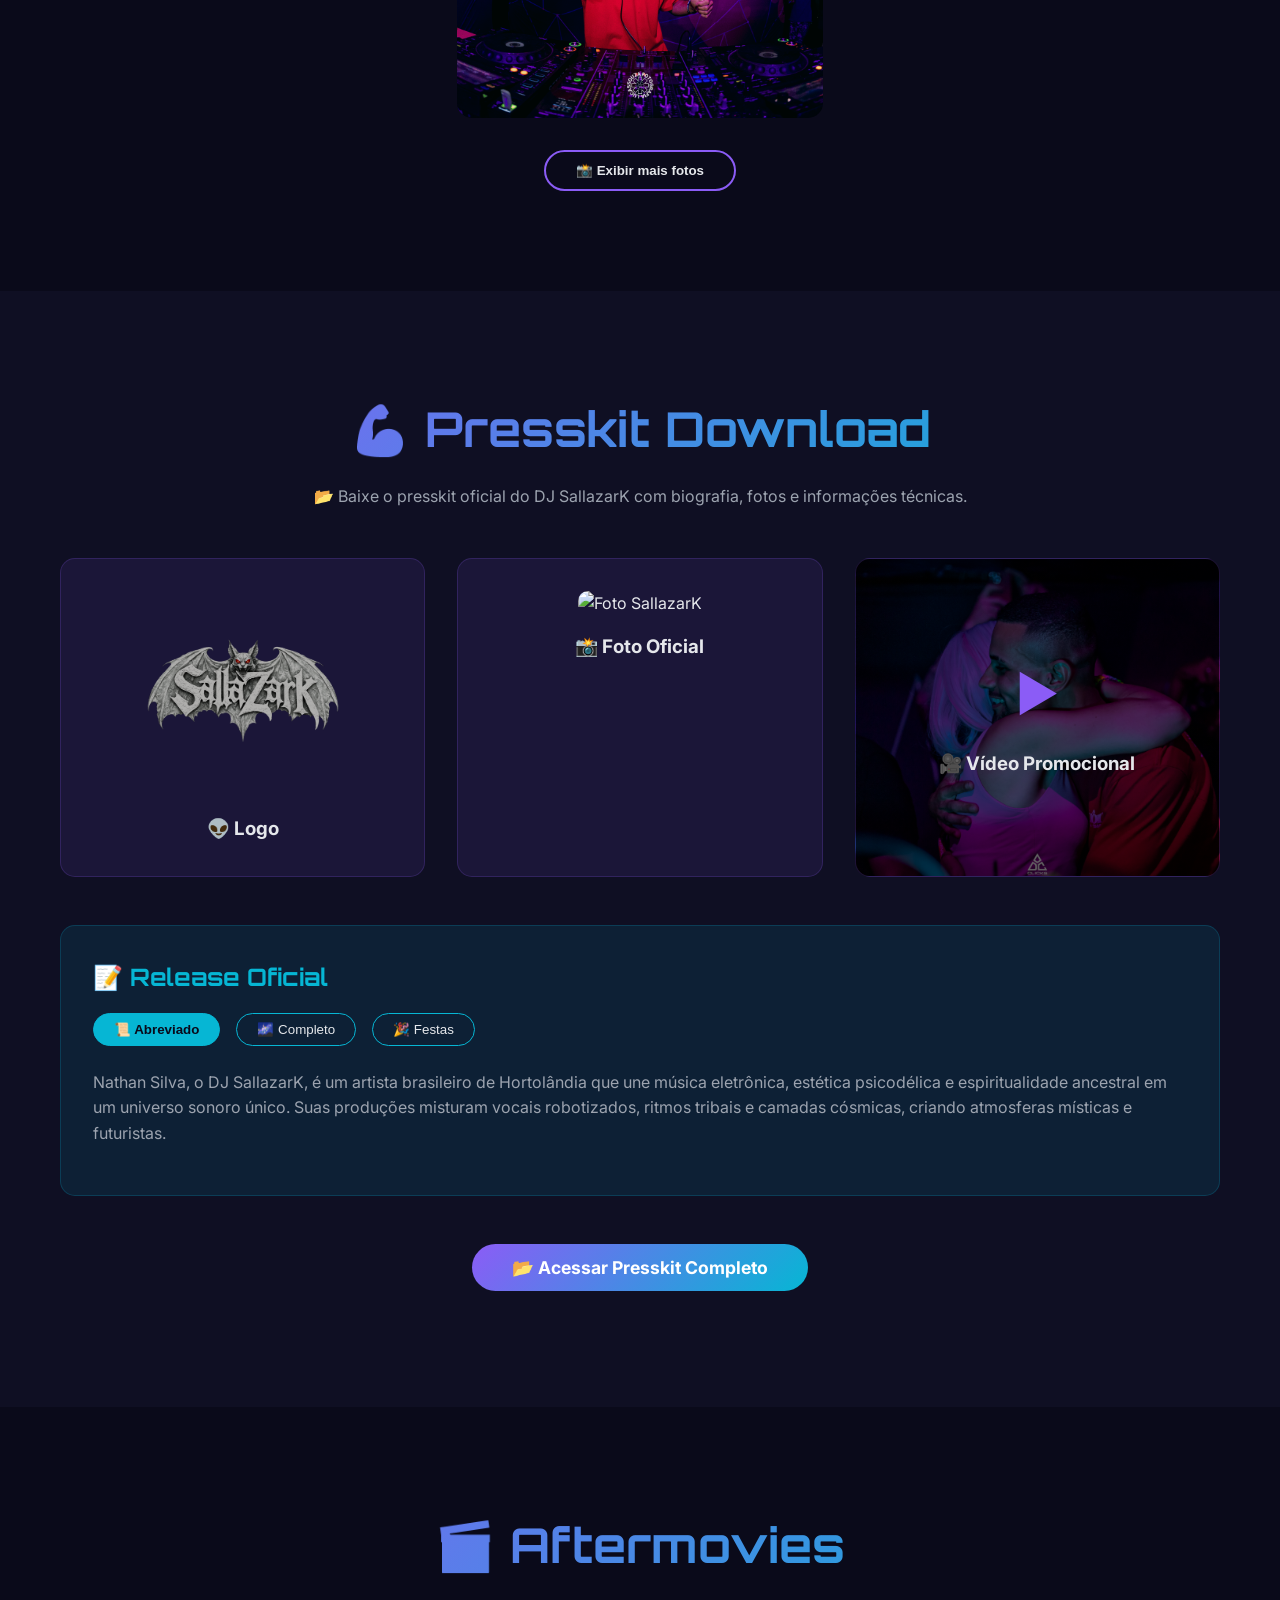
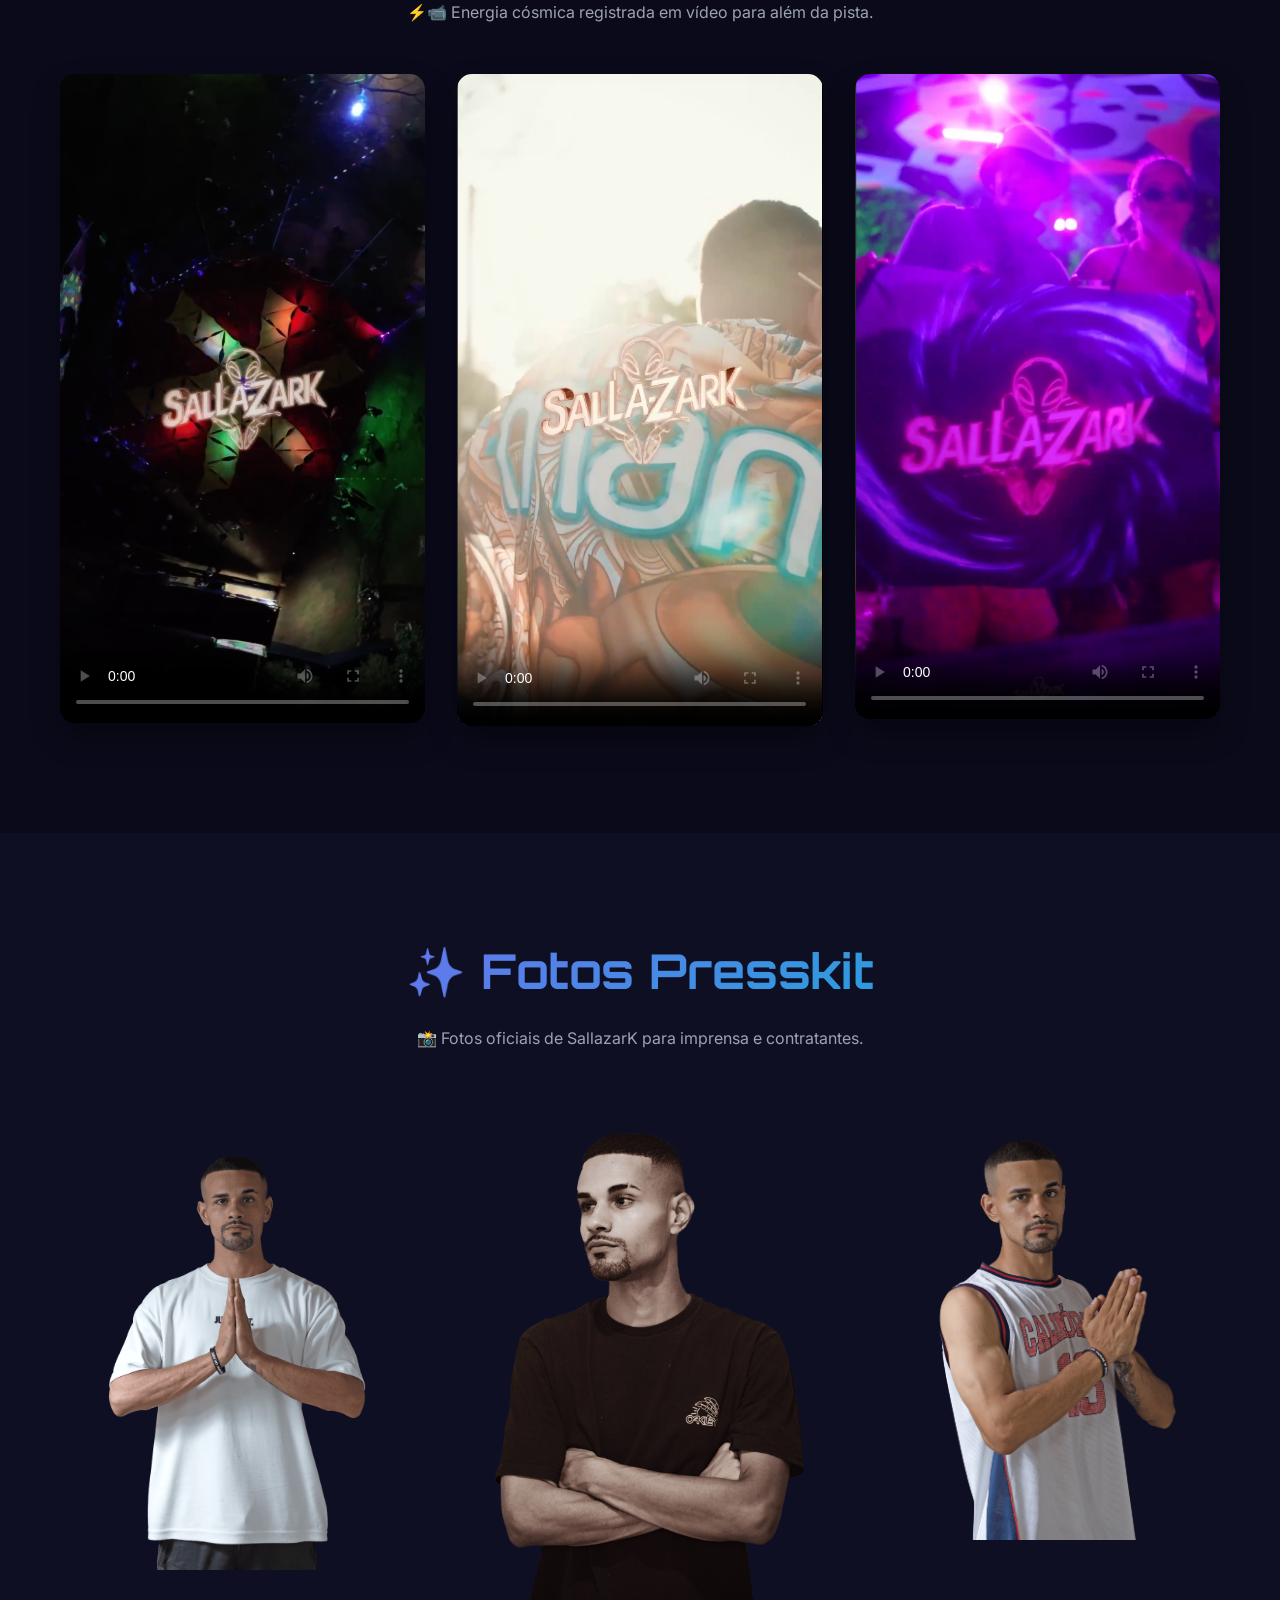
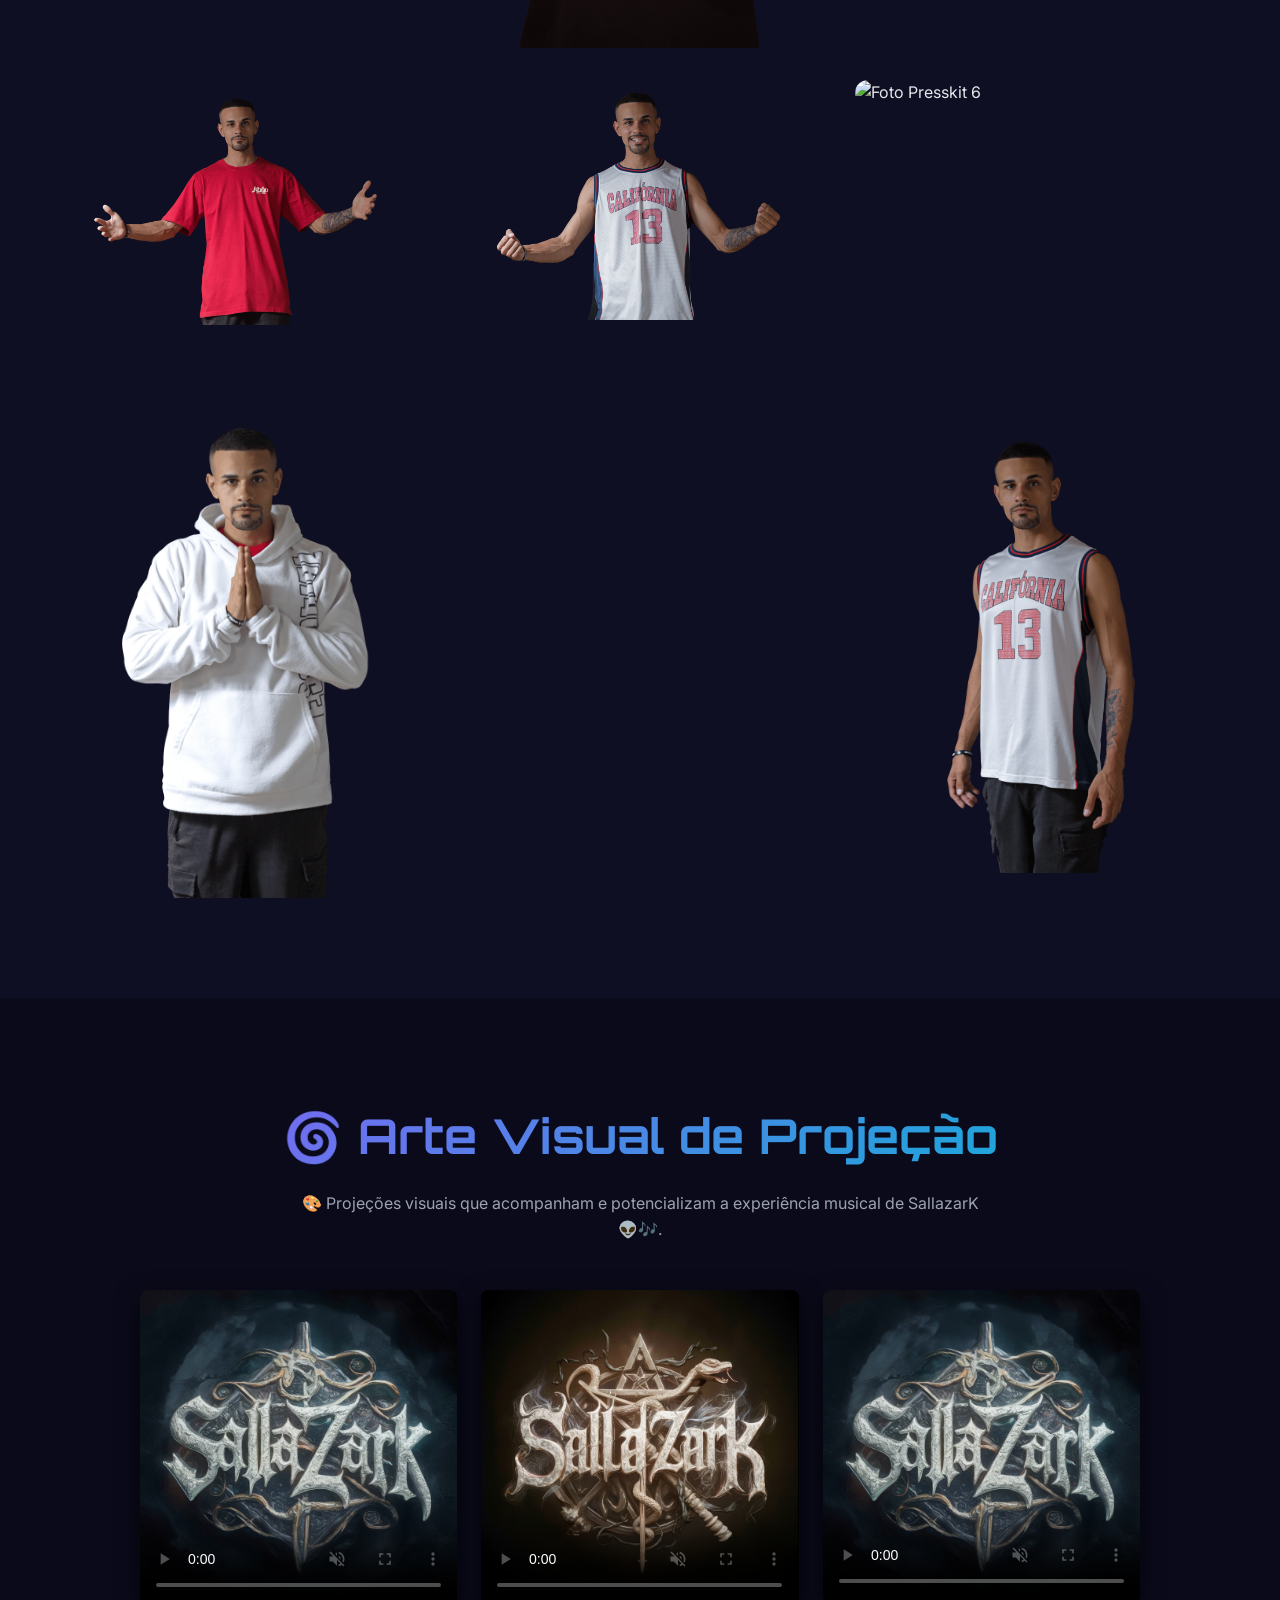
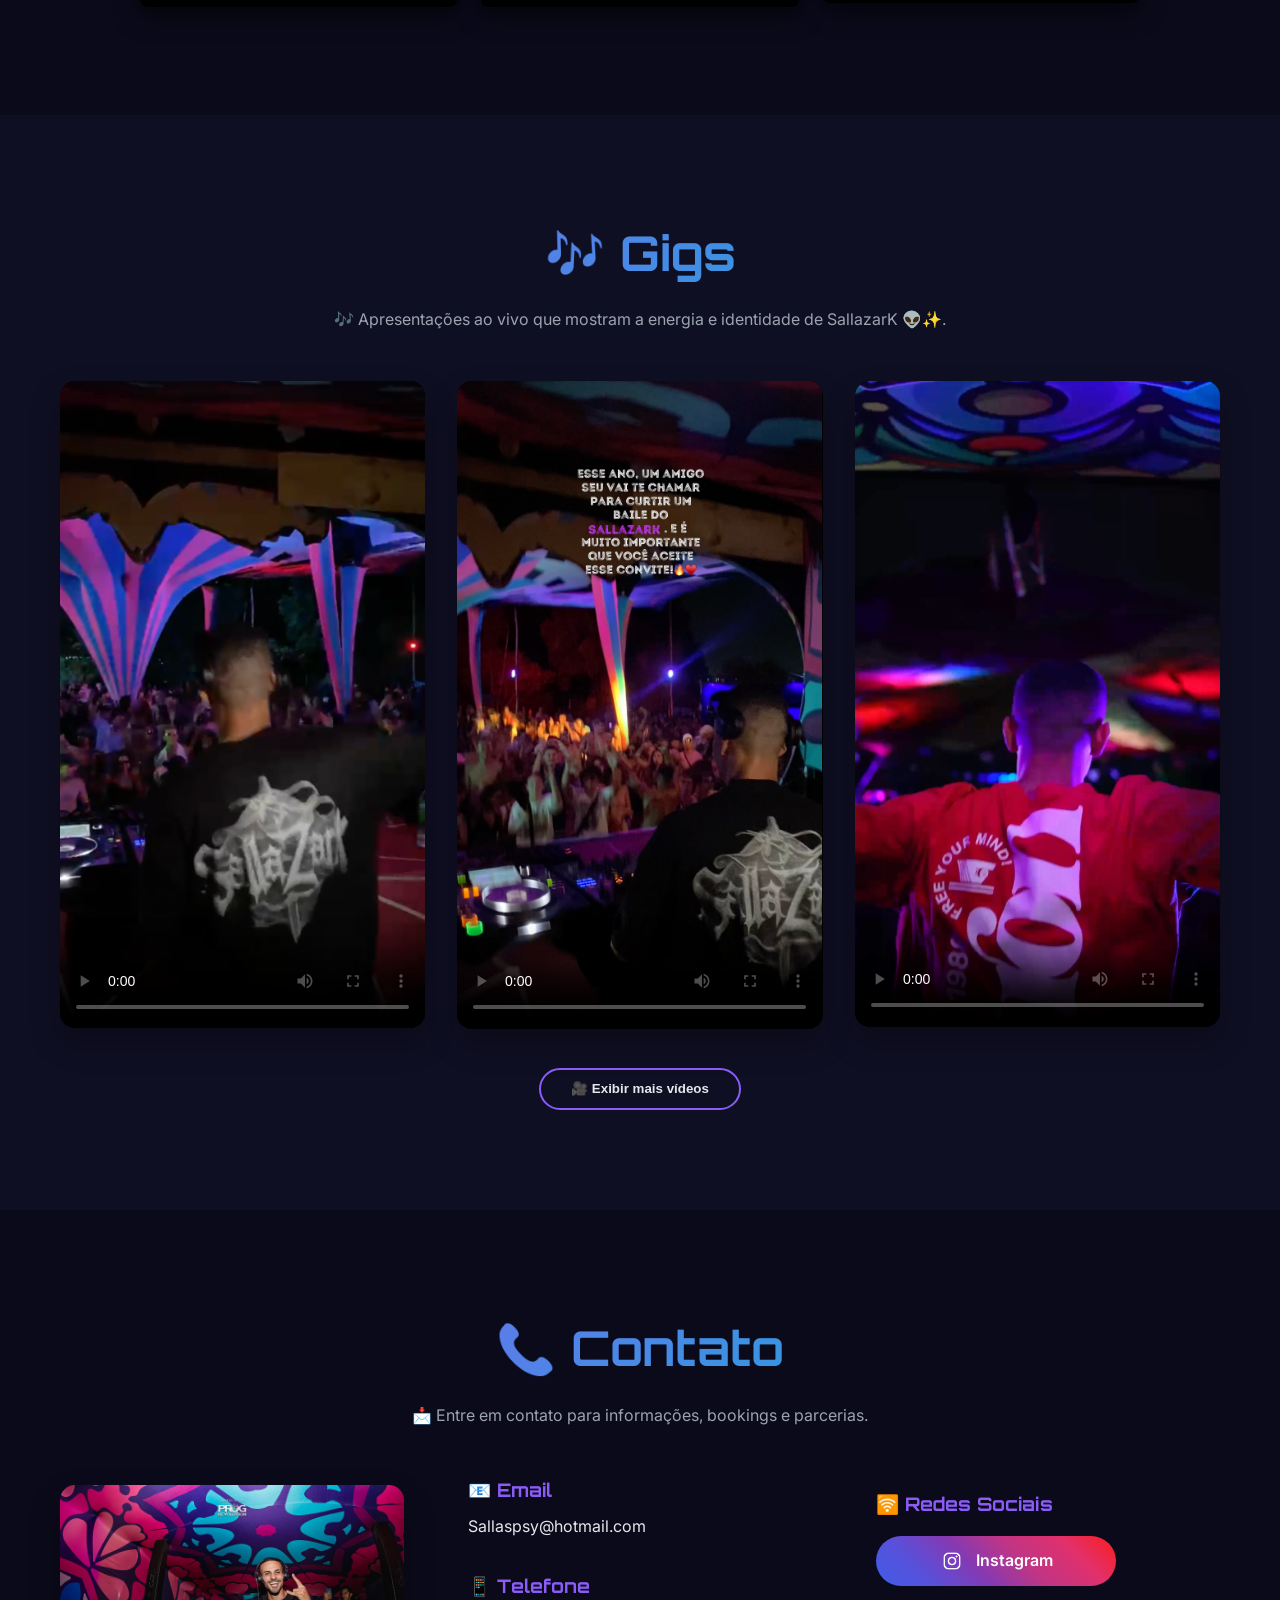
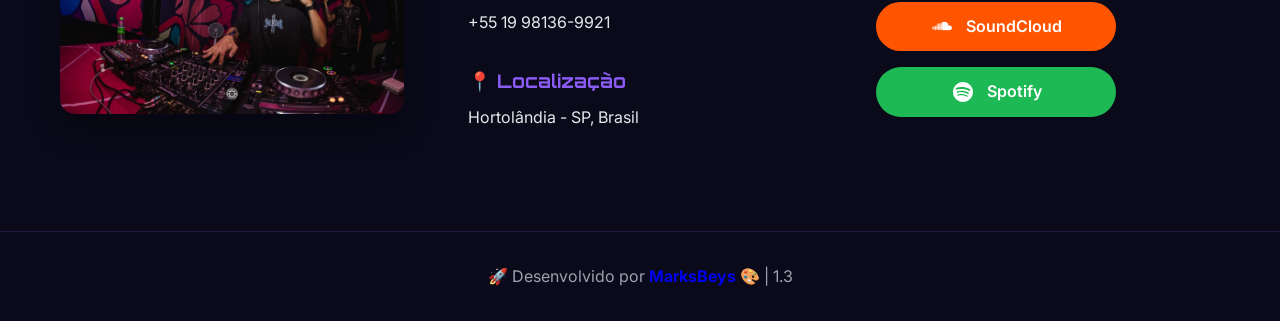
==== commit 4b791fe4: "Update index.html" ====
--- a/index.html
+++ b/index.html
@@ -653,7 +653,7 @@
     <!-- Footer -->
     <footer class="footer">
         <div class="container">
-            <p>🚀 Desenvolvido por <a href="https://marksbeys.space/" target="_blank" rel="noopener noreferrer"
+            <p>🚀 Desenvolvido por <a href="https://www.instagram.com/markbeys/" target="_blank" rel="noopener noreferrer"
                     class="dev-link"><span class="marks">Marks</span><span class="beys">Beys</span></a> 🎨 | 1.3</p>
         </div>
     </footer>
@@ -679,4 +679,4 @@
     </script>
 </body>
 
-</html>+</html>
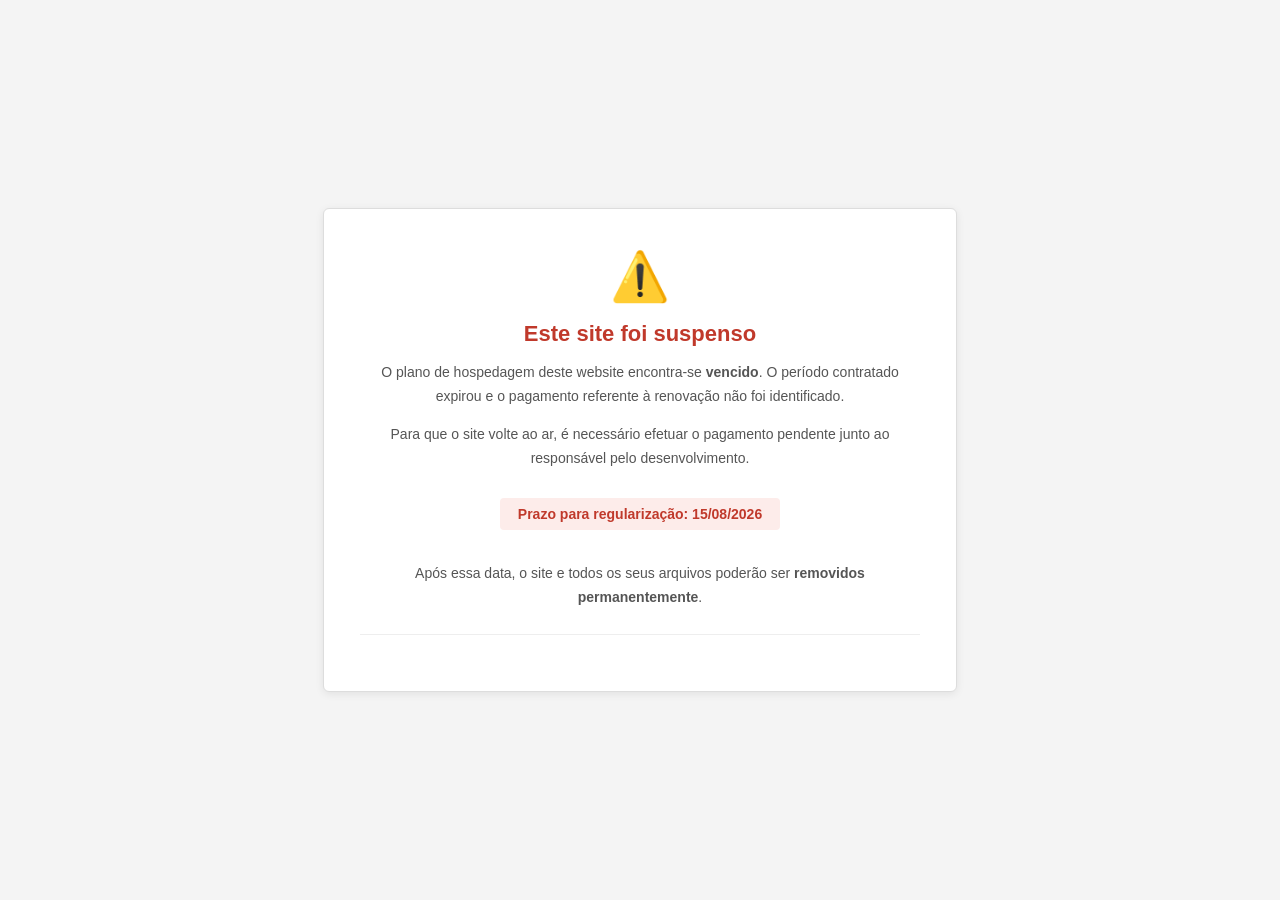
==== commit 37984831: "af" ====
--- a/index.html
+++ b/index.html
@@ -4,679 +4,90 @@
 <head>
     <meta charset="UTF-8">
     <meta name="viewport" content="width=device-width, initial-scale=1.0">
-    <title>DJ SallazarK - Presskit</title>
-    <link rel="stylesheet" href="style.css">
-    <link rel="icon" href="logo_sallazark.png" type="image/png">
-    <link
-        href="https://fonts.googleapis.com/css2?family=Orbitron:wght@400;700;900&family=Inter:wght@300;400;500;600&display=swap"
-        rel="stylesheet">
+    <title>Site Suspenso</title>
+    <style>
+        body {
+            font-family: Arial, Helvetica, sans-serif;
+            background: #f4f4f4;
+            color: #333;
+            margin: 0;
+            padding: 0;
+            display: flex;
+            align-items: center;
+            justify-content: center;
+            min-height: 100vh;
+        }
+
+        .box {
+            background: #fff;
+            border: 1px solid #ddd;
+            border-radius: 6px;
+            max-width: 560px;
+            width: 90%;
+            padding: 40px 36px;
+            text-align: center;
+            box-shadow: 0 2px 8px rgba(0, 0, 0, 0.08);
+        }
+
+        .icon {
+            font-size: 48px;
+            margin-bottom: 16px;
+        }
+
+        h1 {
+            font-size: 22px;
+            color: #c0392b;
+            margin-bottom: 12px;
+        }
+
+        p {
+            font-size: 14px;
+            line-height: 1.7;
+            color: #555;
+            margin-bottom: 10px;
+        }
+
+        .deadline {
+            display: inline-block;
+            background: #fdecea;
+            color: #c0392b;
+            font-weight: bold;
+            padding: 8px 18px;
+            border-radius: 4px;
+            margin: 18px 0;
+            font-size: 14px;
+        }
+
+        hr {
+            border: none;
+            border-top: 1px solid #eee;
+            margin: 24px 0 16px;
+        }
+
+        .contact {
+            font-size: 12px;
+            color: #999;
+        }
+
+        .contact a {
+            color: #2980b9;
+            text-decoration: none;
+        }
+    </style>
 </head>
 
 <body>
-    <!-- Custom Cursor -->
-    <div id="custom-cursor"><img src="img/gif/gif2.gif" alt=""></div>
-
-    <!-- Background GIF -->
-    <div id="bg-gif"></div>
-
-    <!-- Header -->
-    <header class="header">
-        <nav class="nav">
-            <div class="logo">
-                <a href="#home">
-                    <img src="img/gif/gif2.gif" alt="DJ SallazarK Logo">
-                </a>
-            </div>
-            <ul class="nav-menu">
-                <li><a href="#biografia" class="nav-link">Biografia</a></li>
-                <li><a href="#agenda" class="nav-link">Agenda</a></li>
-                <li><a href="#tracks" class="nav-link">Tracks</a></li>
-                <li><a href="#galeria" class="nav-link">Galeria</a></li>
-                <li><a href="#presskit" class="nav-link">Presskit</a></li>
-                <li><a href="#aftermovies" class="nav-link">AfterMovies</a></li>
-                <li><a href="#contato" class="nav-link">Contato</a></li>
-            </ul>
-            <div class="hamburger">
-                <span class="bar"></span>
-                <span class="bar"></span>
-                <span class="bar"></span>
-            </div>
-        </nav>
-    </header>
-
-    <!-- Hero Section -->
-    <section id="home" class="hero">
-        <div class="hero-content">
-            <h1 class="hero-title">
-                <img src="img/gif/gif2.gif" alt="DJ SallazarK Logo">
-            </h1>
-            <p class="hero-subtitle">Experiência Sonora Interdimensional ✨🎧</p>
-            <div class="hero-buttons">
-                <a href="#biografia" class="btn btn-primary">👽 Conheça o Artista</a>
-                <a href="#presskit" class="btn btn-secondary">📂 Download Presskit</a>
-            </div>
-            <br>
-        </div>
-        <div class="hero-visual">
-            <img src="img/inicial.JPG" alt="DJ SallazarK" class="hero-image">
-            <h3 class="hero-tagline">"Música eletrônica que une psicodelia, espiritualidade e viagens cósmicas. 🚀"</h3>
-        </div>
-    </section>
-
-    <!-- Biografia Section -->
-    <section id="biografia" class="biografia">
-        <div class="container">
-            <h2 class="section-title">⚡ Biografia</h2>
-            <div class="biografia-content">
-                <div class="biografia-text">
-                    <p>Nathan Silva, o DJ SallazarK 👽🎧, é um artista brasileiro de Hortolândia que une música
-                        eletrônica 🎶, estética psicodélica ✨ e espiritualidade ancestral 🔮 em um universo sonoro único
-                        🌌. Suas produções misturam vocais robotizados 🤖, ritmos tribais 🥁 e camadas cósmicas 🌠,
-                        criando atmosferas místicas e futuristas 🚀.</p>
-
-                    <p>Mais do que DJ e produtor 🎛️, é um criador de mundos 🌍 — inspirado tanto na cultura indígena 🪶
-                        quanto na ficção científica 👾. Cada faixa é tratada como uma viagem sensorial 🌀 que conecta o
-                        espiritual ✝️ ao eletrônico ⚡, o tribal 🥁 ao tecnológico 💻.</p>
-
-                    <p>Com identidade forte 💫 e estética marcante 🎨, SallazarK vem conquistando espaço na cena
-                        alternativa 🎶, do psytrance ao experimental 🌈, convidando o público 🎭 para experiências que
-                        vão além da música 🔊.</p>
-                </div>
-                <div class="biografia-image">
-                    <img src="img/bionew.png" alt="DJ SallazarK">
-                </div>
-            </div>
-        </div>
-    </section>
-
-    <!-- Agenda Section -->
-    <section id="agenda" class="agenda">
-        <div class="container">
-            <h2 class="section-title">⌗ Agenda</h2>
-            <p class="section-description">🚀 Viagens sonoras interdimensionais marcadas no tempo — descubra onde o
-                SallazarK vai se apresentar.</p>
-            <div class="agenda-content">
-                <div class="agenda-item">
-                    <video controls autoplay loop muted playsinline poster="img/Salla Agenda.png">
-                        <source src="videos/Motion Salla Pronto.mp4" type="video/mp4">
-                        Seu navegador não suporta o elemento de vídeo.
-                    </video>
-                </div>
-            </div>
-        </div>
-    </section>
-
-    <!-- Tracks Section -->
-    <section id="tracks" class="tracks">
-        <div class="container">
-            <h2 class="section-title">🎶 Tracks</h2>
-            <p class="section-description">✨ Trilhas sonoras interdimensionais — explore as vibrações de SallazarK.</p>
-            <div class="tracks-grid">
-                <!-- Spotify Card -->
-                <div class="track-card">
-                    <div class="track-info">
-                        <h3 class="track-title">Spotify Profile 👽</h3>
-                        <p class="track-description">✨ Siga DJ SallazarK no Spotify e sintonize com todos os lançamentos.</p>
-                        <iframe style="border-radius:12px" src="https://open.spotify.com/embed/artist/4MoMvdsjf8Vt8yF5gHLzeW?utm_source=generator&theme=0" width="100%" height="352" frameBorder="0" allowfullscreen="" allow="autoplay; clipboard-write; encrypted-media; fullscreen; picture-in-picture" loading="lazy"></iframe>
-                    </div>
-                </div>
-
-                <!-- SoundCloud Card -->
-                <div class="track-card">
-                    <div class="track-info">
-                        <h3 class="track-title">The Tradition Continues 🌀</h3>
-                        <p class="track-description">✨🥁 Uma celebração das tradições ancestrais 🌿 e da criatividade
-                            futurista ⚡💻.</p>
-                        <iframe width="100%" height="300" scrolling="no" frameborder="no" allow="autoplay"
-                            src="https://w.soundcloud.com/player/?url=https%3A//api.soundcloud.com/tracks/2037496740&color=%23ff5500&auto_play=false&hide_related=false&show_comments=true&show_user=true&show_reposts=false&show_teaser=true&visual=true"></iframe>
-                        <div
-                            style="font-size: 10px; color: #cccccc;line-break: anywhere;word-break: normal;overflow: hidden;white-space: nowrap;text-overflow: ellipsis; font-family: Interstate,Lucida Grande,Lucida Sans Unicode,Lucida Sans,Garuda,Verdana,Tahoma,sans-serif;font-weight: 100;">
-                            <a href="https://soundcloud.com/sallazark" title="SALLAZARK (BR)" target="_blank"
-                                style="color: #cccccc; text-decoration: none;">SALLAZARK (BR)</a> · <a
-                                href="https://soundcloud.com/sallazark/sallazark-the-tradition"
-                                title="SALLAZARK - THE TRADITION CONTINUES" target="_blank"
-                                style="color: #cccccc; text-decoration: none;">SALLAZARK - THE TRADITION CONTINUES</a>
-                        </div>
-                    </div>
-                </div>
-            </div>
-    </section>
-
-    <!-- Preview / Spoiler Section -->
-    <section id="preview" class="preview-section">
-        <div class="container">
-            <h2 class="section-title">🎬 Preview</h2>
-            <p class="section-description">👀 Um gostinho do que vem por aí — novidades em breve no universo SallazarK.
-            </p>
-            <div class="preview-grid">
-                <div class="preview-item">
-                    <div class="preview-badge">Em breve</div>
-                    <video controls poster="videos/tracks/capatequero.png">
-                        <source src="videos/tracks/capatequero.mp4" type="video/mp4">
-                        Seu navegador não suporta o elemento de vídeo.
-                    </video>
-                    <div class="preview-overlay">
-                        <span class="preview-label">🔒 Spoiler 1</span>
-                    </div>
-                </div>
-                <div class="preview-item">
-                    <div class="preview-badge">Em breve</div>
-                    <video controls poster="videos/tracks/capabhoara.png">
-                        <source src="videos/tracks/bhoara.mp4" type="video/mp4">
-                        Seu navegador não suporta o elemento de vídeo.
-                    </video>
-                    <div class="preview-overlay">
-                        <span class="preview-label">🔒 Spoiler 2</span>
-                    </div>
-                </div>
-            </div>
-        </div>
-    </section>
-
-    <!-- Sets Section -->
-    <section id="sets" class="sets">
-        <div class="container">
-            <h2 class="section-title">🎧 Sets</h2>
-            <p class="section-description">⚡ Sets que unem o tribal 🥁 ao eletrônico futurista 🤖.</p>
-            <div class="sets-grid">
-                <div class="set-card">
-                    <div class="set-info">
-                        <h3 class="set-title">🎧 Mini-Set SallazarK</h3>
-                        <p class="set-description">⚡🌠 Um fragmento cósmico do universo sonoro de SallazarK 🎧👽.</p>
-                        <iframe width="100%" height="300" scrolling="no" frameborder="no" allow="autoplay"
-                            src="https://w.soundcloud.com/player/?url=https%3A//api.soundcloud.com/tracks/1531374781&color=%23ff5500&auto_play=false&hide_related=false&show_comments=true&show_user=true&show_reposts=false&show_teaser=true&visual=true"></iframe>
-                        <div
-                            style="font-size: 10px; color: #cccccc;line-break: anywhere;word-break: normal;overflow: hidden;white-space: nowrap;text-overflow: ellipsis; font-family: Interstate,Lucida Grande,Lucida Sans Unicode,Lucida Sans,Garuda,Verdana,Tahoma,sans-serif;font-weight: 100;">
-                            <a href="https://soundcloud.com/sallazark" title="SALLAZARK (BR)" target="_blank"
-                                style="color: #cccccc; text-decoration: none;">SALLAZARK (BR)</a> · <a
-                                href="https://soundcloud.com/sallazark/mini-set-sallazark"
-                                title="Sallazark - Mini set Dj Contest Syndra Festival" target="_blank"
-                                style="color: #cccccc; text-decoration: none;">Sallazark - Mini set Dj Contest Syndra
-                                Festival</a>
-                        </div>
-                    </div>
-                </div>
-            </div>
-        </div>
-    </section>
-
-    <!-- Galeria Section -->
-    <section id="galeria" class="galeria">
-        <div class="container">
-            <h2 class="section-title">✨ Galeria</h2>
-            <p class="section-description">🌌 Uma viagem visual pelo universo psicodélico de SallazarK.</p>
-            <div class="galeria-controls">
-                <button class="btn-galeria active" data-target="galeria-registro">Prog</button>
-                <button class="btn-galeria" data-target="galeria-presskit">Arraial</button>
-            </div>
-
-            <!-- Galeria de Registro (Fotos de eventos, etc) -->
-            <div id="galeria-registro" class="galeria-grid active">
-                <div class="galeria-item">
-                    <img src="img/registros/prog/IMG_1511.png" alt="IMG_1511">
-                    <div class="galeria-overlay">
-                        <h3>IMG_1511</h3>
-                    </div>
-                </div>
-                <div class="galeria-item">
-                    <img src="img/registros/prog/IMG_1561.png" alt="IMG_1561">
-                    <div class="galeria-overlay">
-                        <h3>IMG_1561</h3>
-                    </div>
-                </div>
-                <div class="galeria-item">
-                    <img src="img/registros/prog/PROG-260.jpg" alt="PROG-260">
-                    <div class="galeria-overlay">
-                        <h3>PROG-260</h3>
-                    </div>
-                </div>
-                <div class="galeria-item">
-                    <img src="img/registros/prog/PROG-266.jpg" alt="PROG-266">
-                    <div class="galeria-overlay">
-                        <h3>PROG-266</h3>
-                    </div>
-                </div>
-                <div class="galeria-item">
-                    <img src="img/registros/prog/IMG_1558.png" alt="IMG_1558">
-                    <div class="galeria-overlay">
-                        <h3>IMG_1558</h3>
-                    </div>
-                </div>
-                <div class="galeria-item">
-                    <img src="img/registros/prog/IMG_0032.jpg" alt="IMG_0032">
-                    <div class="galeria-overlay">
-                        <h3>IMG_0032</h3>
-                    </div>
-                </div>
-                <div class="galeria-item">
-                    <img src="img/registros/prog/PROG-263.jpg" alt="PROG-263">
-                    <div class="galeria-overlay">
-                        <h3>PROG-263</h3>
-                    </div>
-                </div>
-                <div class="galeria-item">
-                    <img src="img/registros/prog/PROG-261.jpg" alt="PROG-261">
-                    <div class="galeria-overlay">
-                        <h3>PROG-261</h3>
-                    </div>
-                </div>
-                <div class="galeria-item">
-                    <img src="img/registros/prog/PROG-262.jpg" alt="PROG-262">
-                    <div class="galeria-overlay">
-                        <h3>PROG-262</h3>
-                    </div>
-                </div>
-                <div class="galeria-item">
-                    <img src="img/registros/prog/PROG-265.jpg" alt="PROG-265.jpg">
-                    <div class="galeria-overlay">
-                        <h3>PROG-265.jpg</h3>
-                    </div>
-                </div>
-                <div class="galeria-item">
-                    <img src="img/registros/prog/IMG_0064.jpg" alt="IMG_0064">
-                    <div class="galeria-overlay">
-                        <h3>IMG_0064</h3>
-                    </div>
-                </div>
-                <div class="galeria-item">
-                    <img src="img/registros/prog/IMG_0041.jpg" alt="IMG_0041">
-                    <div class="galeria-overlay">
-                        <h3>IMG_0041</h3>
-                    </div>
-                </div>
-            </div>
-            <!-- Botão para carregar mais fotos da galeria de registro -->
-            <div id="load-more-registro" class="galeria-load-more active">
-                <button class="btn btn-secondary">📸 Exibir mais fotos</button>
-            </div>
-
-            <!-- Galeria de Presskit (Fotos oficiais) -->
-            <div id="galeria-presskit" class="galeria-grid">
-                <div class="galeria-item">
-                    <img src="img/registros/arraial/ARRAIAL PSYCODELICO-442.jpeg" alt="ARRAIAL PSYCODELICO-442">
-                    <div class="galeria-overlay">
-                        <h3>ARRAIAL PSYCODELICO-442</h3>
-                    </div>
-                </div>
-                <div class="galeria-item">
-                    <img src="img/registros/arraial/ARRAIAL PSYCODELICO-443.jpeg" alt="ARRAIAL PSYCODELICO-443">
-                    <div class="galeria-overlay">
-                        <h3>ARRAIAL PSYCODELICO-443</h3>
-                    </div>
-                </div>
-                <div class="galeria-item">
-                    <img src="img/registros/arraial/ARRAIAL PSYCODELICO-441.jpeg" alt="ARRAIAL PSYCODELICO-441.jpeg">
-                    <div class="galeria-overlay">
-                        <h3>ARRAIAL PSYCODELICO-441.jpeg</h3>
-                    </div>
-                </div>
-                <div class="galeria-item">
-                    <img src="img/registros/arraial/ARRAIAL PSYCODELICO-446.jpeg" alt="ARRAIAL PSYCODELICO-446">
-                    <div class="galeria-overlay">
-                        <h3>ARRAIAL PSYCODELICO-446</h3>
-                    </div>
-                </div>
-                <div class="galeria-item">
-                    <img src="img/registros/arraial/ArraialPsicodelico-267.jpeg" alt="ArraialPsicodelico-267">
-                    <div class="galeria-overlay">
-                        <h3>ArraialPsicodelico-267</h3>
-                    </div>
-                </div>
-                <div class="galeria-item">
-                    <img src="img/registros/arraial/ARRAIAL PSYCODELICO-447.jpeg" alt="ARRAIAL PSYCODELICO-447">
-                    <div class="galeria-overlay">
-                        <h3>ARRAIAL PSYCODELICO-447</h3>
-                    </div>
-                </div>
-                <div class="galeria-item">
-                    <img src="img/registros/arraial/ARRAIAL PSYCODELICO-440.jpeg" alt="ARRAIAL PSYCODELICO-440">
-                    <div class="galeria-overlay">
-                        <h3>ARRAIAL PSYCODELICO-440</h3>
-                    </div>
-                </div>
-                <div class="galeria-item">
-                    <img src="img/registros/arraial/ArraialPsicodelico-266.jpeg" alt="ArraialPsicodelico-266">
-                    <div class="galeria-overlay">
-                        <h3>ArraialPsicodelico-266</h3>
-                    </div>
-                </div>
-                <div class="galeria-item">
-                    <img src="img/registros/arraial/ArraialPsicodelico-265.jpeg" alt="ArraialPsicodelico-265">
-                    <div class="galeria-overlay">
-                        <h3>ArraialPsicodelico-265</h3>
-                    </div>
-                </div>
-            </div>
-            <!-- Botão para carregar mais fotos da galeria de presskit -->
-            <div id="load-more-presskit" class="galeria-load-more">
-                <button class="btn btn-secondary">Exibir mais fotos</button>
-            </div>
-        </div>
-        </div>
-    </section>
-
-    <!-- Presskit Section -->
-    <section id="presskit" class="presskit">
-        <div class="container">
-            <h2 class="section-title">💪🏻 Presskit Download</h2>
-            <p class="section-description">📂 Baixe o presskit oficial do DJ SallazarK com biografia, fotos e
-                informações técnicas.</p>
-            <div class="presskit-content">
-                <div class="presskit-items">
-                    <div class="presskit-item">
-                        <img src="img/logonovoBRANCO.PNG" alt="Logo SallazarK" class="presskit-preview">
-                        <h3>👽 Logo</h3>
-                    </div>
-                    <div class="presskit-item">
-                        <img src="img/IMG_96772.png" alt="Foto SallazarK" class="presskit-preview">
-                        <h3>📸 Foto Oficial</h3>
-                    </div>
-                    <div class="presskit-item video-placeholder"
-                        style="background-image: linear-gradient(rgba(0, 0, 0, 0.6), rgba(0, 0, 0, 0.6)), url('img/PROG-260.jpg'); background-size: cover; background-position: center; background-repeat: no-repeat;">
-                        <div class="video-content">
-                            <div class="play-button">▶</div>
-                            <h3>🎥 Vídeo Promocional</h3>
-                        </div>
-                    </div>
-                </div>
-                <!-- Release Section -->
-                <div class="presskit-release-full">
-                    <h3>📝 Release Oficial</h3>
-                    <div class="release-controls">
-                        <button class="btn-release active" data-target="release-abbreviated">📜 Abreviado</button>
-                        <button class="btn-release" data-target="release-complete">🌌 Completo</button>
-                        <button class="btn-release" data-target="release-festas">🎉 Festas</button>
-                    </div>
-                    <div id="release-abbreviated" class="release-text active">
-                        <p>Nathan Silva, o DJ SallazarK, é um artista brasileiro de Hortolândia que une música
-                            eletrônica, estética psicodélica e espiritualidade ancestral em um universo sonoro único.
-                            Suas produções misturam vocais robotizados, ritmos tribais e camadas cósmicas, criando
-                            atmosferas místicas e futuristas.</p>
-                    </div>
-                    <div id="release-complete" class="release-text">
-                        <p>Nathan Silva, conhecido artisticamente como DJ SallazarK, é um artista brasileiro, residente
-                            na cidade de Hortolândia. E, que vem se destacando por unir música eletrônica, estética
-                            psicodélica e espiritualidade ancestral em um universo sonoro único. Suas produções
-                            mergulham o ouvinte em atmosferas densas, místicas e futuristas, onde vocais robotizados,
-                            ritmos tribais e camadas cósmicas se fundem em um transe sensorial.</p>
-                        <p>Mais do que um DJ ou produtor, SallazarK é um criador de mundos. Suas obras revelam
-                            influências que vão da cultura indígena à ficção científica, com narrativas que evocam
-                            rituais cósmicos, batalhas entre civilizações paralelas e florestas sagradas que vibram em
-                            harmonia com o universo. Cada faixa é tratada como uma viagem — uma invocação de forças que
-                            transcendem tempo, espaço e linguagem.</p>
-                        <p>Além de sua visão artística ousada, SallazarK também se destaca pela dedicação técnica e
-                            profissionalismo.É um artista que estuda, experimenta e evolui a cada novo lançamento.</p>
-                        <p>Com uma identidade forte e uma estética marcante, DJ SallazarK vem conquistando espaço entre
-                            os amantes da música alternativa, do psytrance ao experimental. Seus projetos visuais e
-                            sonoros — que incluem capas de álbuns, performances e colaborações — convidam o público a
-                            uma jornada fora do comum: uma celebração entre o espiritual e o eletrônico, o tribal e o
-                            tecnológico, o real e o imaginário.</p>
-                        <p>Para conhecer mais sobre DJ SallazarK e suas próximas experiências sonoras, fique atento às
-                            redes sociais e plataformas de streaming. O ritual está só começando.</p>
-                    </div>
-                    <div id="release-festas" class="release-text">
-                        <p>DJ SallazarK convida o público para uma experiência sonora interdimensional.</p>
-                        <p>Nathan Silva, conhecido artisticamente como DJ SallazarK, é um artista brasileiro que vem se
-                            destacando por unir música eletrônica, estética psicodélica e espiritualidade ancestral em
-                            um universo sonoro único. Suas produções mergulham o ouvinte em atmosferas densas, místicas
-                            e futuristas, onde vocais robotizados, ritmos tribais e camadas cósmicas se fundem em um
-                            transe sensorial.</p>
-                    </div>
-                </div>
-
-                <div class="presskit-download">
-                    <a href="https://drive.google.com/drive/folders/1-UdTj-5tff5Aba8LL3B2Z90V1LGAoYUc?usp=drive_link"
-                        target="_blank" rel="noopener noreferrer" class="btn btn-download">📂 Acessar Presskit
-                        Completo</a>
-                </div>
-            </div>
-        </div>
-    </section>
-
-    <!-- Aftermovies Section -->
-    <section id="aftermovies" class="aftermovies">
-        <div class="container">
-            <h2 class="section-title">🎬 Aftermovies</h2>
-            <p class="section-description">⚡📹 Energia cósmica registrada em vídeo para além da pista.</p>
-            <div class="aftermovies-grid">
-                <div class="aftermovie-item">
-                    <video controls poster="videos/aftermovie /Sallazark at Arraial Psicodelico Hortolandia.png">
-                        <source src="videos/aftermovie /Sallazark at Arraial Psicodelico Hortolandia.mp4"
-                            type="video/mp4">
-                        Seu navegador não suporta o elemento de vídeo.
-                    </video>
-                </div>
-                <div class="aftermovie-item">
-                    <video controls poster="videos/aftermovie /Sallazark at MysticWorld Hortolandia.png">
-                        <source src="videos/aftermovie /Sallazark at MysticWorld Hortolandia.mp4" type="video/mp4">
-                        Seu navegador não suporta o elemento de vídeo.
-                    </video>
-                </div>
-                <div class="aftermovie-item">
-                    <video controls poster="videos/aftermovie /Sallazark at Prog Revolution Ed. Carnaval 2025.png">
-                        <source src="videos/aftermovie /Sallazark at Prog Revolution Ed. Carnaval 2025.mp4"
-                            type="video/mp4">
-                        Seu navegador não suporta o elemento de vídeo.
-                    </video>
-                </div>
-            </div>
-        </div>
-    </section>
-
-    <!-- Fotos Presskit Section -->
-    <section id="fotos-presskit" class="fotos-presskit">
-        <div class="container">
-            <h2 class="section-title">✨ Fotos Presskit</h2>
-            <p class="section-description">📸 Fotos oficiais de SallazarK para imprensa e contratantes.</p>
-            <div id="fotos-presskit-grid" class="fotos-presskit-grid">
-                <!-- As 8 primeiras fotos visíveis por padrão -->
-                <div class="fotos-presskit-item">
-                    <img src="img/presskit/IMG_9677.png" alt="Foto Presskit 1">
-                    <div class="fotos-presskit-overlay">
-                        <h3>IMG_9677.png</h3>
-                    </div>
-                </div>
-                <div class="fotos-presskit-item">
-                    <img src="img/presskit/IMG-20230515-WA0098.png" alt="Foto Presskit 2">
-                    <div class="fotos-presskit-overlay">
-                        <h3>IMG-20230515-WA0098.png</h3>
-                    </div>
-                </div>
-                <div class="fotos-presskit-item">
-                    <img src="img/presskit/IMG_9706.png" alt="Foto Presskit 3">
-                    <div class="fotos-presskit-overlay">
-                        <h3>IMG_9706.png</h3>
-                    </div>
-                </div>
-                <div class="fotos-presskit-item">
-                    <img src="img/presskit/IMG_9712.png" alt="Foto Presskit 4">
-                    <div class="fotos-presskit-overlay">
-                        <h3>IMG_9712.png</h3>
-                    </div>
-                </div>
-                <div class="fotos-presskit-item">
-                    <img src="img/presskit/IMG_9696.png" alt="Foto Presskit 5">
-                    <div class="fotos-presskit-overlay">
-                        <h3>IMG_9696.png</h3>
-                    </div>
-                </div>
-                <div class="fotos-presskit-item">
-                    <img src="img/presskit/IMG_9686.png" alt="Foto Presskit 6">
-                    <div class="fotos-presskit-overlay">
-                        <h3>IMG_9686.png</h3>
-                    </div>
-                </div>
-                <div class="fotos-presskit-item">
-                    <img src="img/presskit/IMG_9717.png" alt="Foto Presskit 7">
-                    <div class="fotos-presskit-overlay">
-                        <h3>IMG_9717.png</h3>
-                    </div>
-                </div>
-                <div class="fotos-presskit-item">
-                    <img src="img/presskit/IMG_9703.png" alt="Foto Presskit 8">
-                    <div class="fotos-presskit-overlay">
-                        <h3>IMG_9703.png</h3>
-                    </div>
-                </div>
-            </div>
-        </div>
-    </section>
-
-    <!-- Arte Visual Section -->
-    <section id="arte-visual" class="arte-visual">
-        <div class="container">
-            <h2 class="section-title">🌀 Arte Visual de Projeção</h2>
-            <p class="section-description">🎨 Projeções visuais que acompanham e potencializam a experiência musical de
-                SallazarK 👽🎶.</p>
-            <div class="arte-video-grid">
-                <div class="arte-video-item">
-                    <video controls loop muted poster="videos/SALLAZARK 2.png">
-                        <source src="videos/SALLAZARK 2.mp4" type="video/mp4">
-                        Seu navegador não suporta o elemento de vídeo.
-                    </video>
-                </div>
-                <div class="arte-video-item">
-                    <video controls loop muted poster="videos/SALLAZARK 1.png">
-                        <source src="videos/SALLAZARK 1.mp4" type="video/mp4">
-                        Seu navegador não suporta o elemento de vídeo.
-                    </video>
-                </div>
-                <div class="arte-video-item">
-                    <video controls loop muted poster="videos/SALLAZARK 3.png">
-                        <source src="videos/SALLAZARK 3 .mp4" type="video/mp4">
-                        Seu navegador não suporta o elemento de vídeo.
-                    </video>
-                </div>
-            </div>
-        </div>
-    </section>
-
-    <!-- Gigs Section -->
-    <section id="gigs" class="gigs">
-        <div class="container">
-            <h2 class="section-title">🎶 Gigs</h2>
-            <p class="section-description">🎶 Apresentações ao vivo que mostram a energia e identidade de SallazarK 👽✨.
-            </p>
-            <div id="gigs-grid" class="aftermovies-grid gigs-grid">
-                <div class="aftermovie-item">
-                    <video controls poster="videos/gigs/prog1.png">
-                        <source src="videos/gigs/prog1.MOV" type="video/mp4">
-                        Seu navegador não suporta o elemento de vídeo.
-                    </video>
-                </div>
-                <div class="aftermovie-item">
-                    <video controls poster="videos/gigs/prog2.png">
-                        <source src="videos/gigs/prog2.MOV" type="video/mp4">
-                        Seu navegador não suporta o elemento de vídeo.
-                    </video>
-                </div>
-                <div class="aftermovie-item">
-                    <video controls poster="videos/gigs/C4518.png">
-                        <source src="videos/gigs/C4518.mp4" type="video/mp4">
-                        Seu navegador não suporta o elemento de vídeo.
-                    </video>
-                </div>
-                <div class="aftermovie-item">
-                    <video controls poster="videos/gigs/C4546.png">
-                        <source src="videos/gigs/C4546.mp4" type="video/mp4">
-                        Seu navegador não suporta o elemento de vídeo.
-                    </video>
-                </div>
-                <div class="aftermovie-item">
-                    <video controls poster="videos/gigs/IMG_6451.png">
-                        <source src="videos/gigs/IMG_6451.mp4" type="video/mp4">
-                        Seu navegador não suporta o elemento de vídeo.
-                    </video>
-                </div>
-                <div class="aftermovie-item">
-                    <video controls poster="videos/gigs/mahadev_backhaze_arraialpsicodelico.png">
-                        <source src="videos/gigs/mahadev_backhaze_arraialpsicodelico.mp4" type="video/mp4">
-                        Seu navegador não suporta o elemento de vídeo.
-                    </video>
-                </div>
-                <div class="aftermovie-item">
-                    <video controls poster="videos/gigs/mahadev_backhaze_arraialpsicodelico1.png">
-                        <source src="videos/gigs/mahadev_backhaze_arraialpsicodelico1.mp4" type="video/mp4">
-                        Seu navegador não suporta o elemento de vídeo.
-                    </video>
-                </div>
-            </div>
-            <!-- Botão para carregar mais vídeos de Gigs -->
-            <div id="load-more-gigs" class="gigs-load-more-container">
-                <button class="btn btn-secondary">🎥 Exibir mais vídeos</button>
-            </div>
-        </div>
-    </section>
-
-    <!-- Contato Section -->
-    <section id="contato" class="contato">
-        <div class="container">
-            <h2 class="section-title">📞 Contato</h2>
-            <p class="section-description">📩 Entre em contato para informações, bookings e parcerias.</p>
-            <div class="contato-content">
-                <div class="contato-image">
-                    <img src="img/contnew.JPG" alt="DJ SallazarK em apresentação ao vivo">
-                </div>
-                <div class="contato-info">
-                    <div class="contato-item">
-                        <h3>📧 Email</h3>
-                        <a href="mailto:Sallaspsy@hotmail.com">Sallaspsy@hotmail.com</a>
-                    </div>
-                    <div class="contato-item">
-                        <h3>📱 Telefone</h3>
-                        <a href="tel:+5519981369921">+55 19 98136-9921</a>
-                    </div>
-                    <div class="contato-item">
-                        <h3>📍 Localização</h3>
-                        <p>Hortolândia - SP, Brasil</p>
-                    </div>
-                </div>
-                <div class="social-links">
-                    <h3>🛜 Redes Sociais</h3>
-                    <div class="social-buttons">
-                        <a href="https://www.instagram.com/sallazark_music/" target="_blank"
-                            class="social-btn instagram"><img src="img/insta.png" alt="Ícone Instagram"> Instagram</a>
-                        <a href="https://soundcloud.com/sallazark/" target="_blank" class="social-btn soundcloud"><img
-                                src="img/sound.png" alt="Ícone SoundCloud"> SoundCloud</a>
-                        <a href="https://open.spotify.com/intl-pt/artist/4MoMvdsjf8Vt8yF5gHLzeW?si=6UG6QqxmSB-d32ER6MCOrQ" target="_blank" class="social-btn spotify">
-                            <svg xmlns="http://www.w3.org/2000/svg" viewBox="0 0 24 24" fill="currentColor">
-                                <path d="M12 2C6.477 2 2 6.477 2 12s4.477 10 10 10 10-4.477 10-10S17.523 2 12 2zm4.586 14.424c-.18.295-.563.387-.857.207-2.35-1.438-5.305-1.764-8.785-.97-.337.077-.67-.138-.746-.476-.077-.337.138-.67.476-.746 3.81-.87 7.078-.5 9.704 1.11.295.18.387.563.208.857zm1.224-2.72c-.226.367-.707.487-1.074.26-2.69-1.654-6.79-2.134-9.97-1.17-.413.125-.845-.107-.97-.522-.125-.413.107-.845.522-.97 3.637-1.103 8.156-.57 11.23 1.326.368.226.488.707.262 1.076zm.105-2.833C14.542 8.78 9.07 8.6 5.892 9.563c-.495.15-1.018-.13-1.168-.625-.15-.495.13-1.018.625-1.167 3.663-1.11 9.7-.9 13.593 1.412.445.263.59.837.327 1.282-.264.444-.838.59-1.282.327z"/>
-                            </svg>
-                            Spotify
-                        </a>
-                    </div>
-                </div>
-            </div>
-        </div>
-    </section>
-
-    <!-- Footer -->
-    <footer class="footer">
-        <div class="container">
-            <p>🚀 Desenvolvido por <a href="https://www.instagram.com/markbeys/" target="_blank" rel="noopener noreferrer"
-                    class="dev-link"><span class="marks">Marks</span><span class="beys">Beys</span></a> 🎨 | 1.3</p>
-        </div>
-    </footer>
-
-    <script src="script.js"></script>
-    <script>
-        (function () {
-            const cursor = document.getElementById('custom-cursor');
-            let mouseX = -200, mouseY = -200;
-            document.addEventListener('mousemove', function (e) {
-                mouseX = e.clientX;
-                mouseY = e.clientY;
-                cursor.style.left = mouseX + 'px';
-                cursor.style.top = mouseY + 'px';
-            });
-            document.addEventListener('mouseleave', function () {
-                cursor.style.opacity = '0';
-            });
-            document.addEventListener('mouseenter', function () {
-                cursor.style.opacity = '1';
-            });
-        })();
-    </script>
+    <div class="box">
+        <div class="icon">⚠️</div>
+        <h1>Este site foi suspenso</h1>
+        <p>O plano de hospedagem deste website encontra-se <strong>vencido</strong>. O período contratado expirou e o
+            pagamento referente à renovação não foi identificado.</p>
+        <p>Para que o site volte ao ar, é necessário efetuar o pagamento pendente junto ao responsável pelo
+            desenvolvimento.</p>
+        <div class="deadline">Prazo para regularização: 15/08/2026</div>
+        <p>Após essa data, o site e todos os seus arquivos poderão ser <strong>removidos permanentemente</strong>.</p>
+        <hr>
+    </div>
 </body>
 
-</html>
+</html>
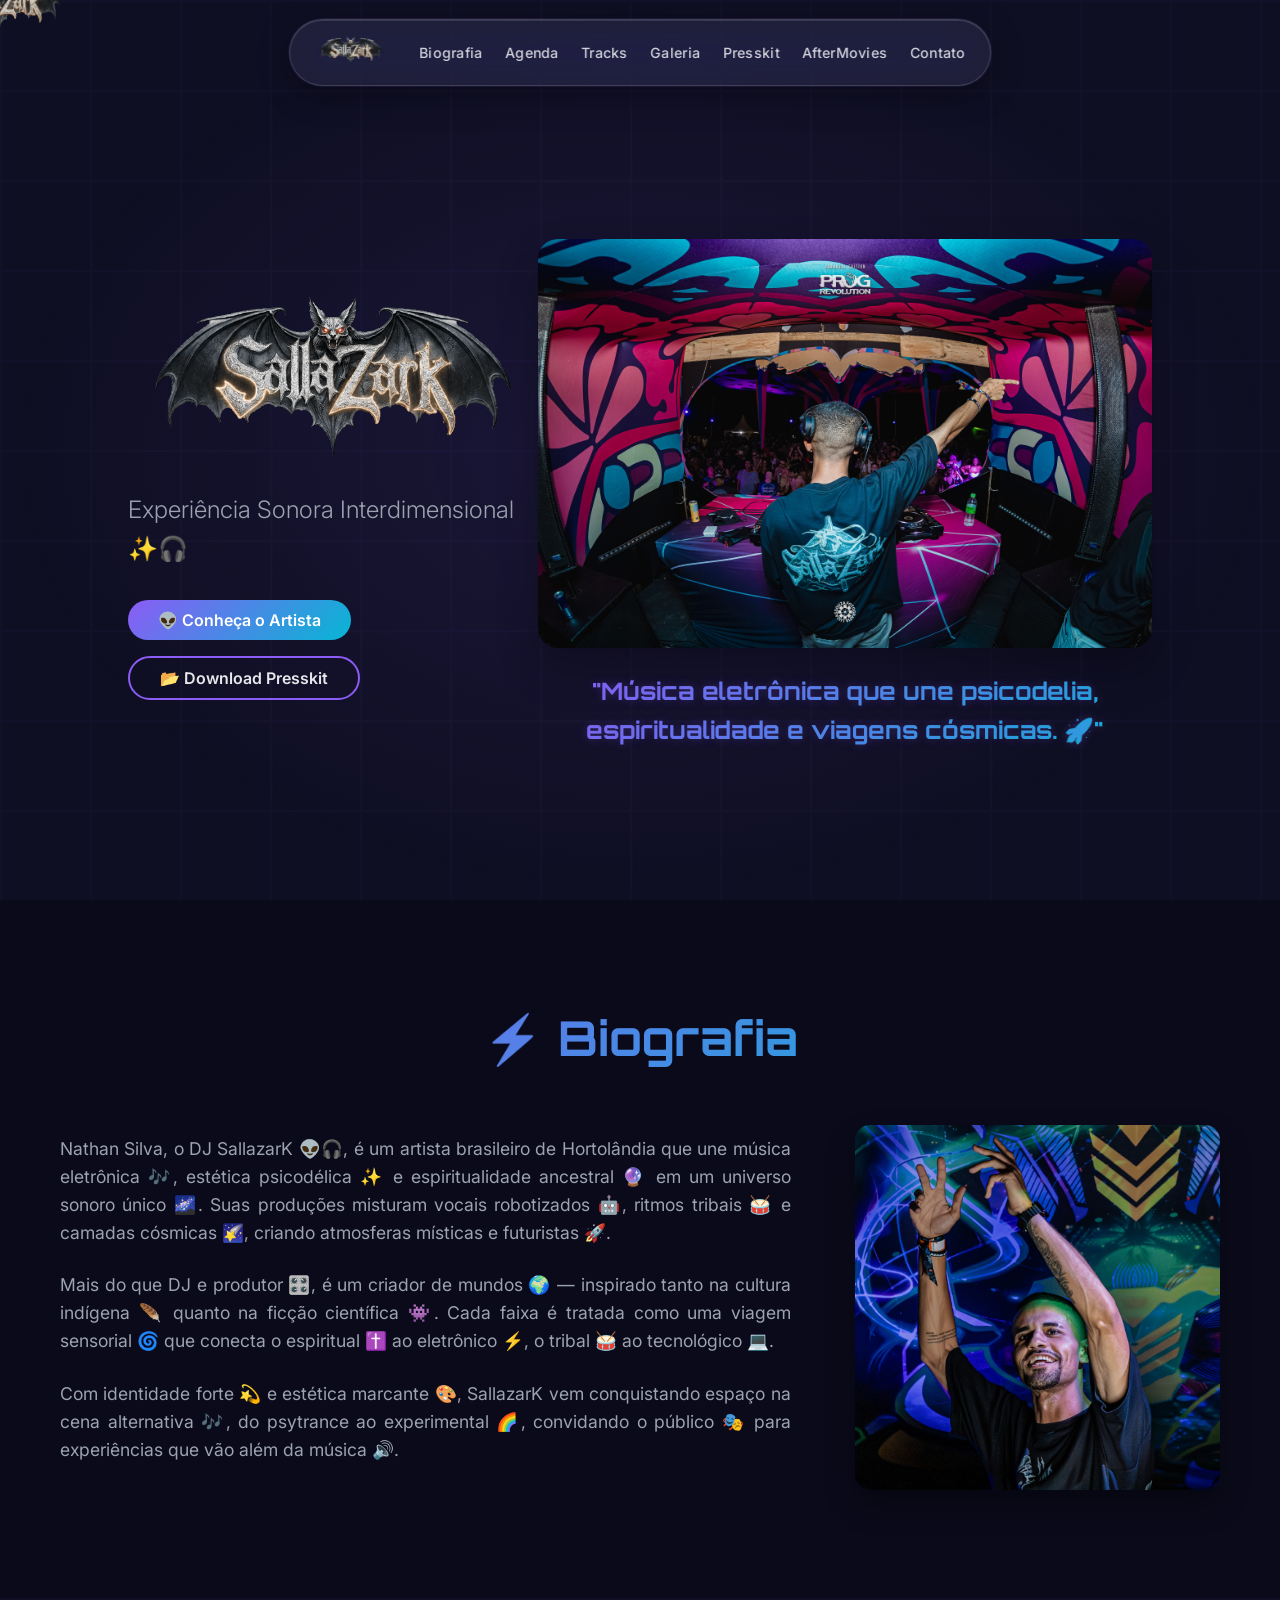
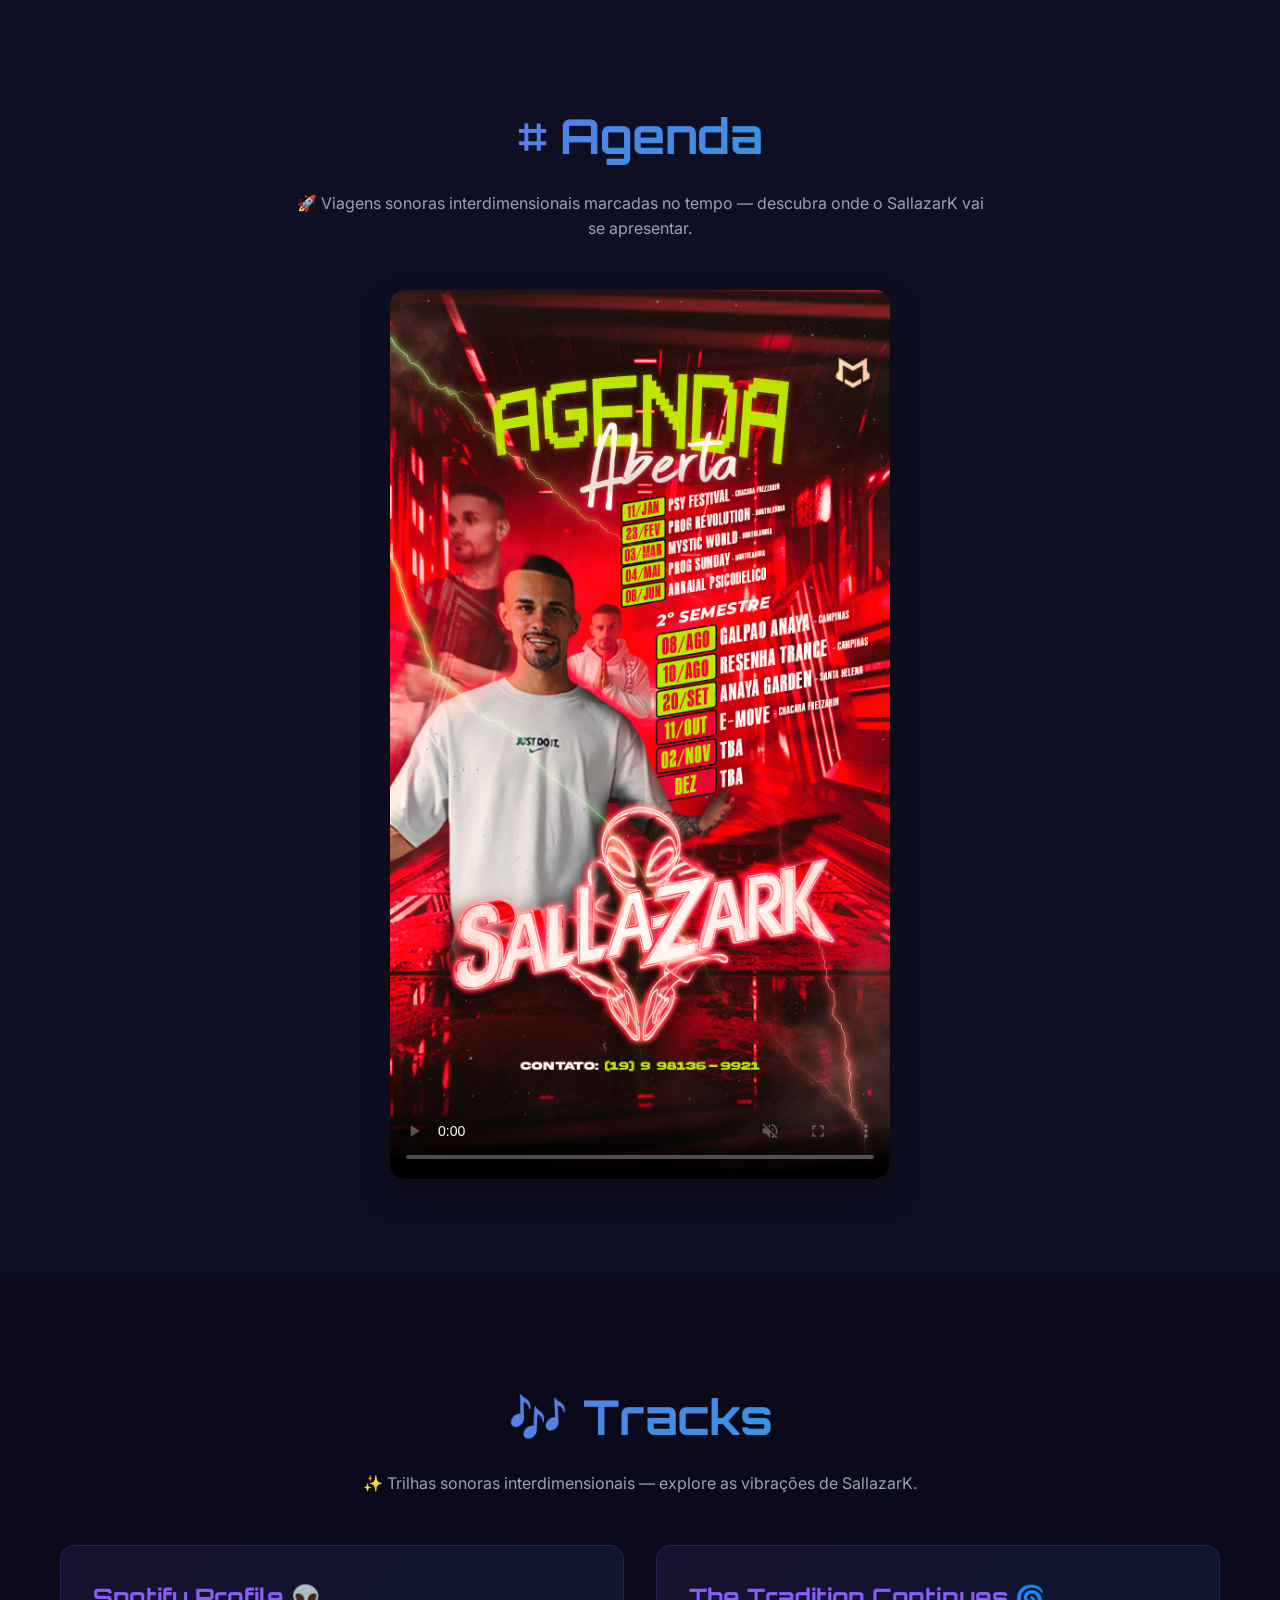
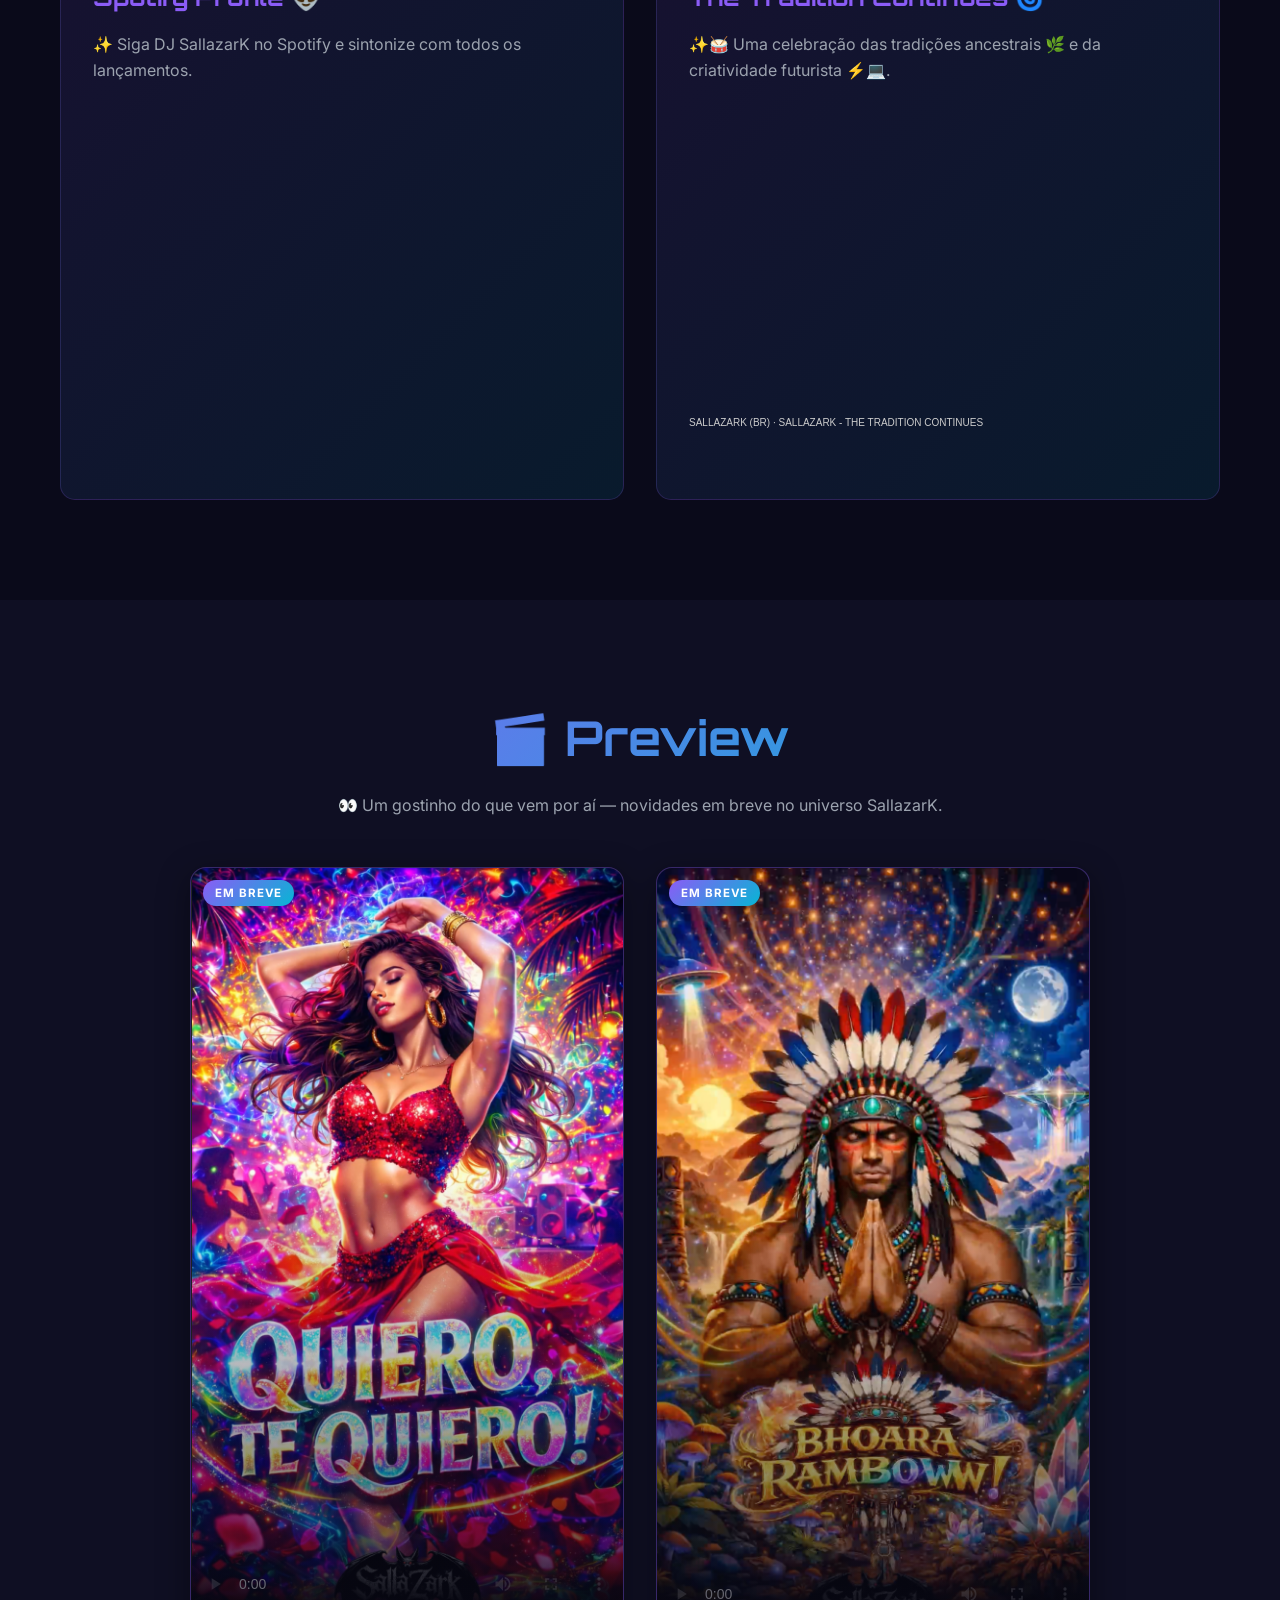
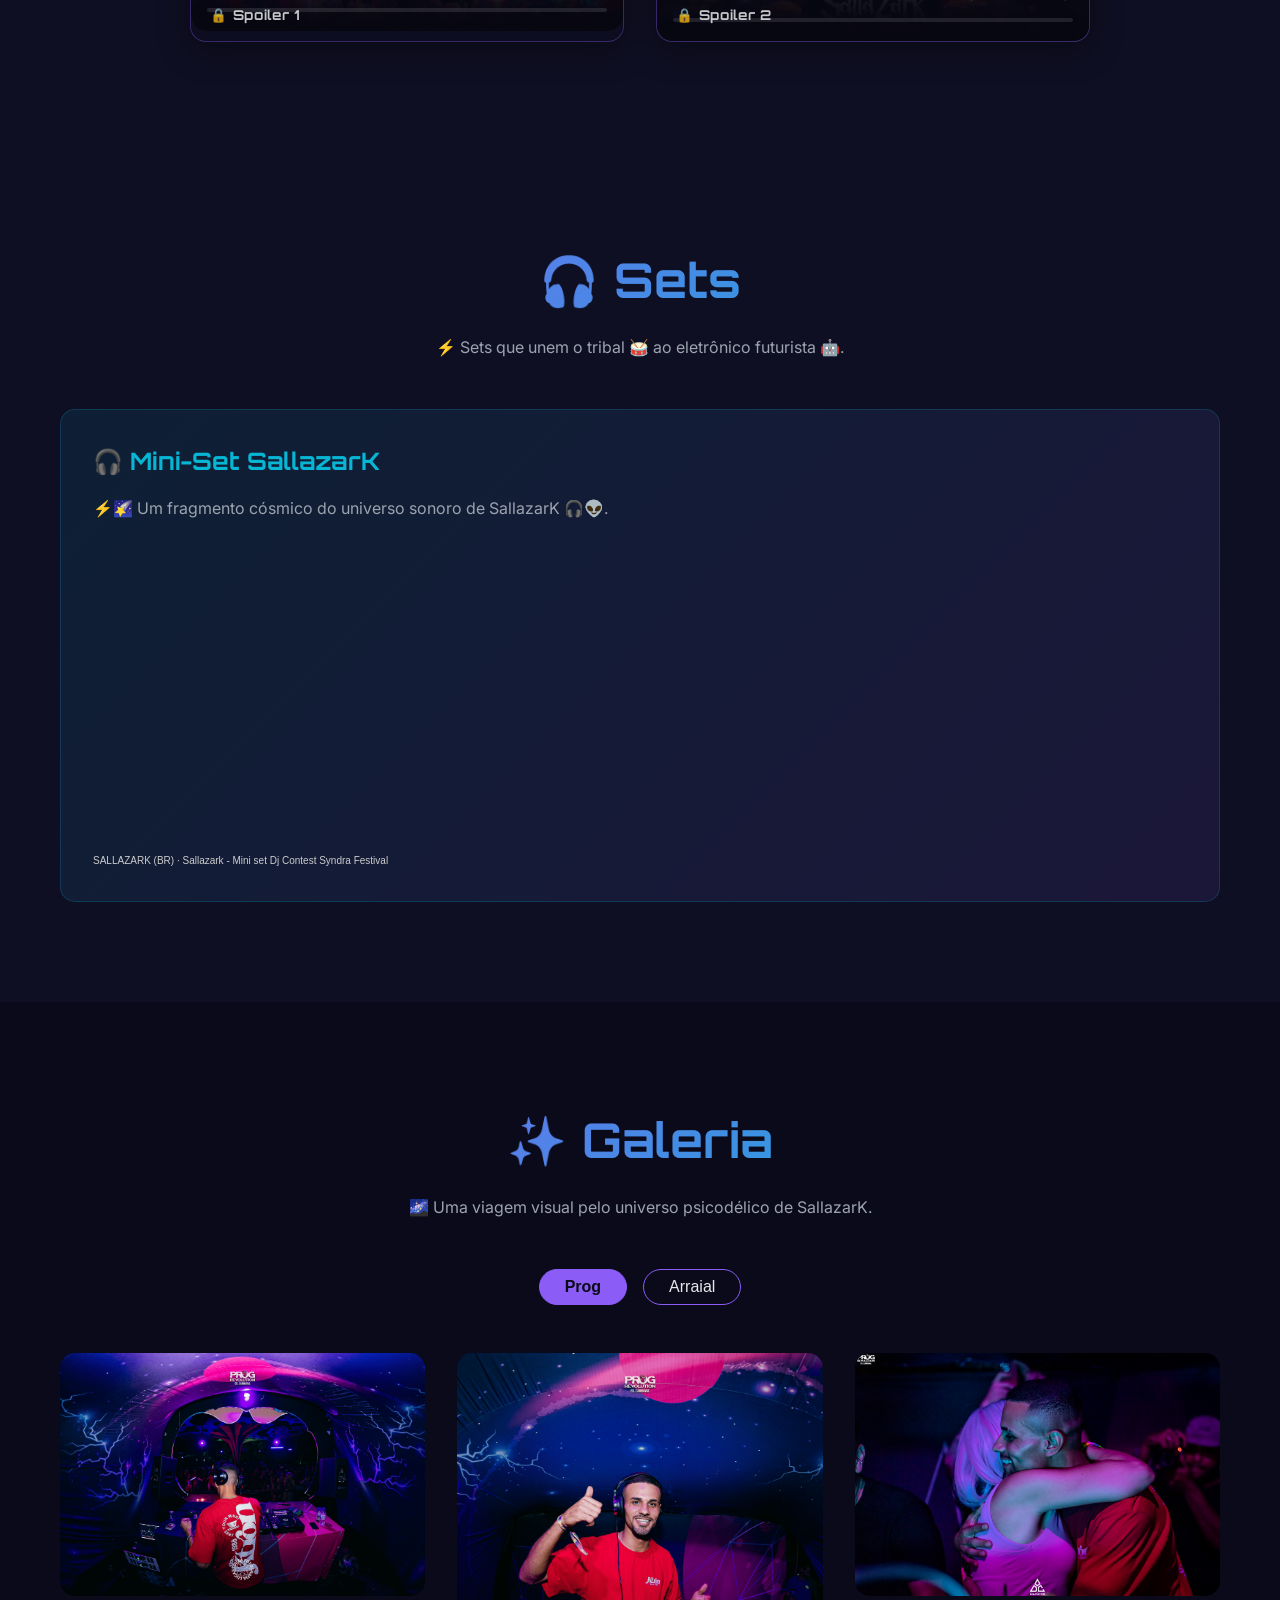
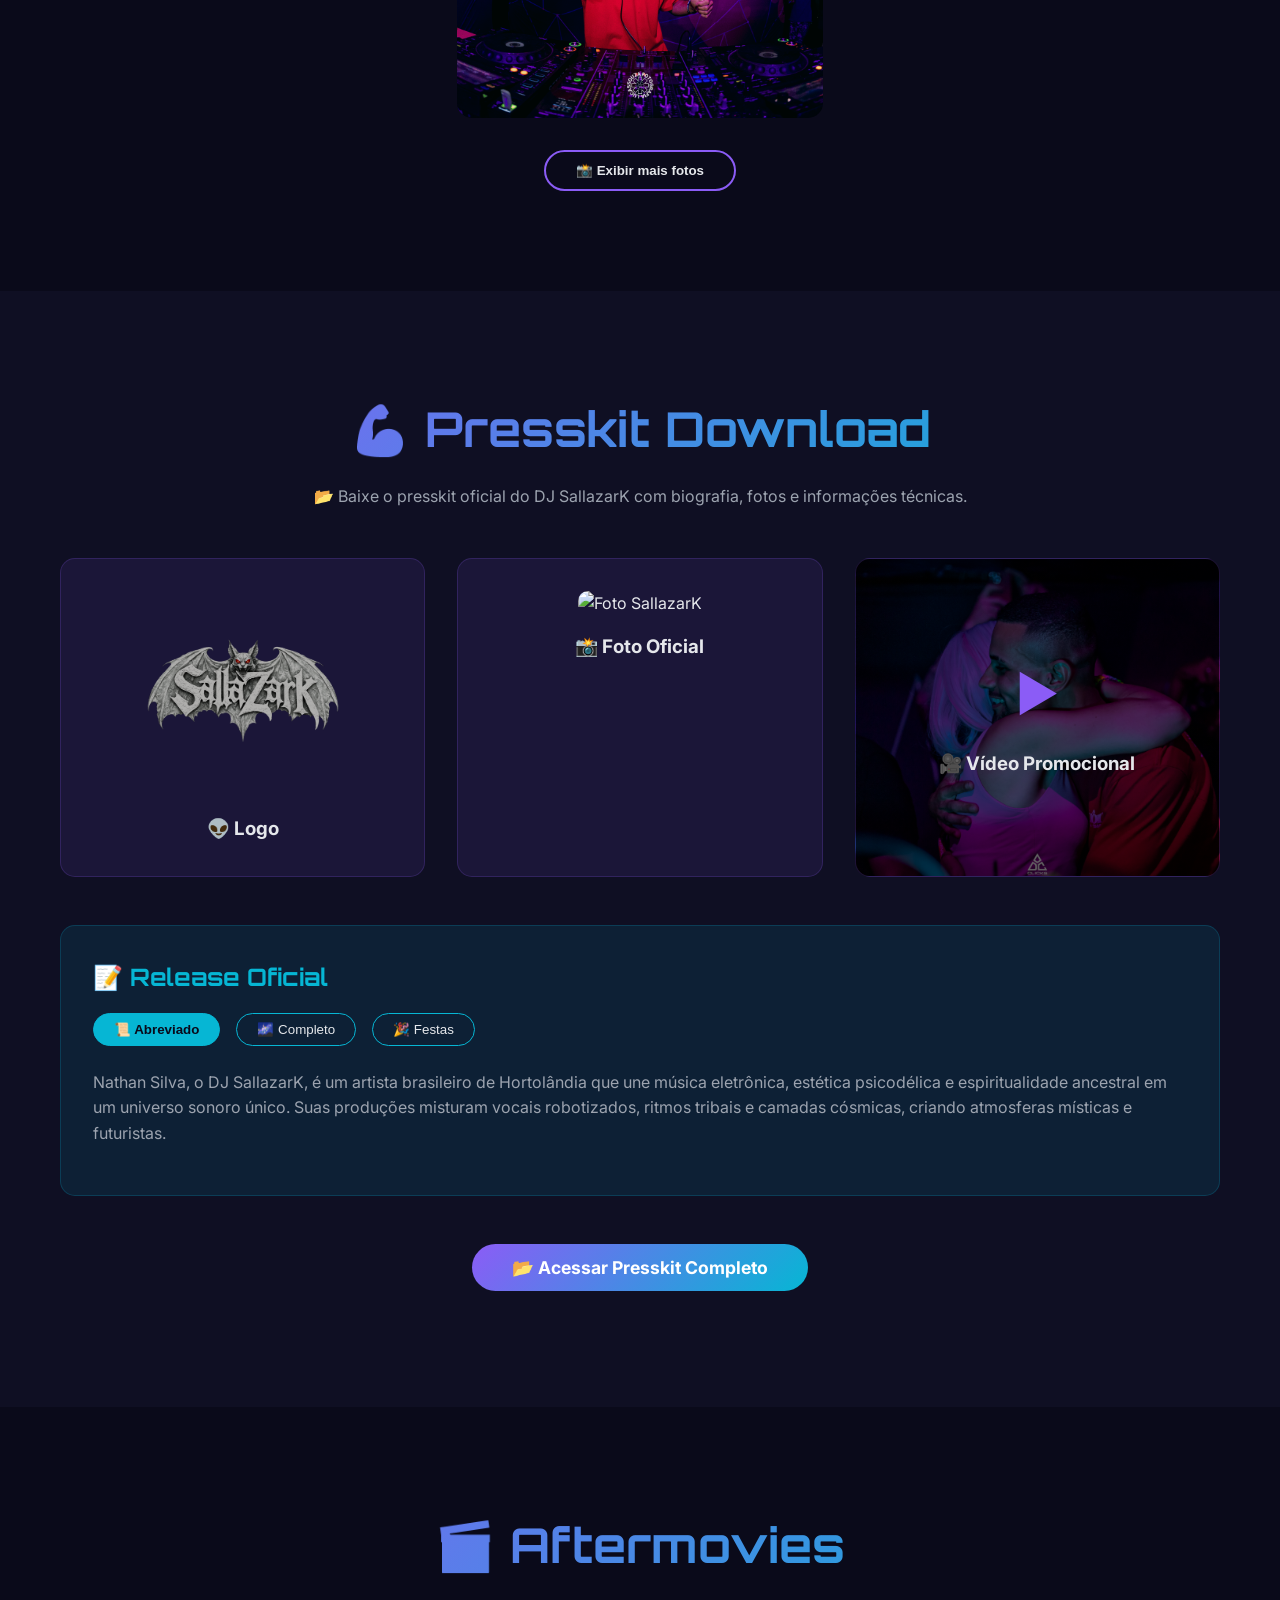
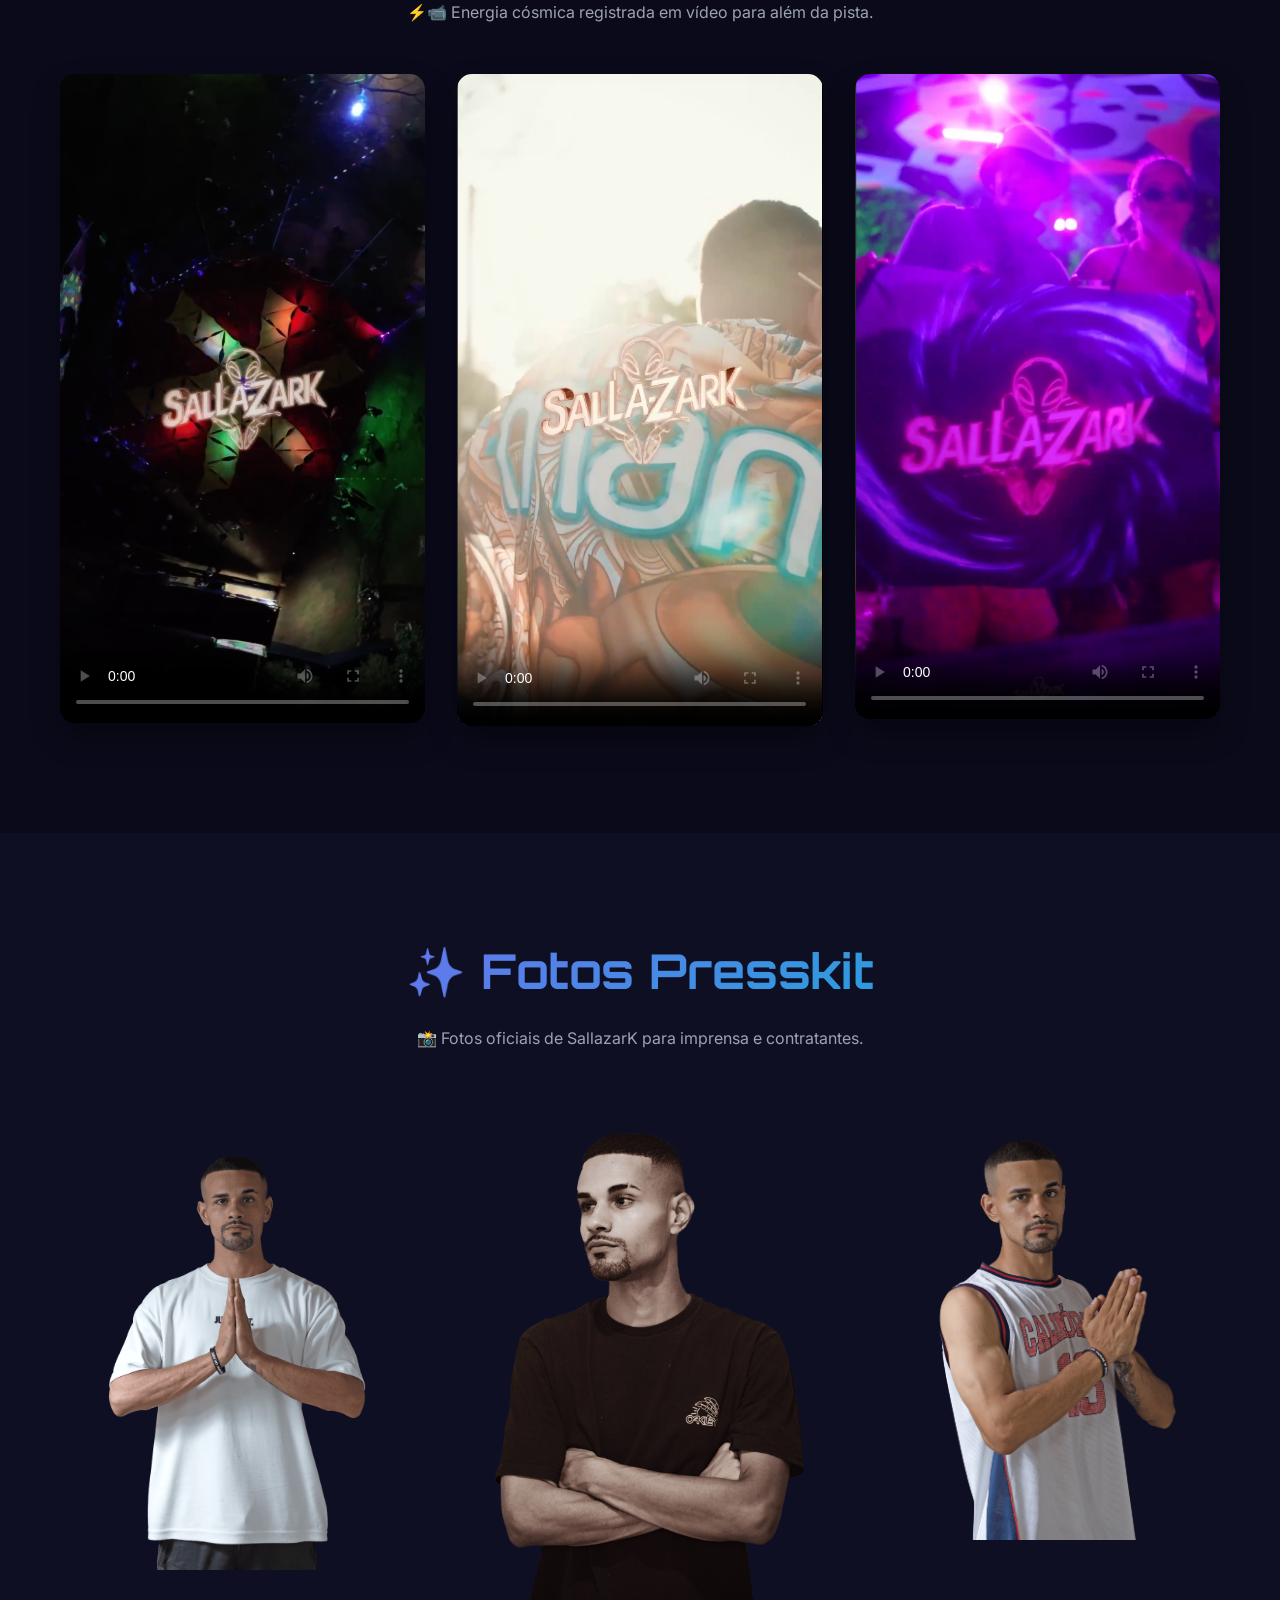
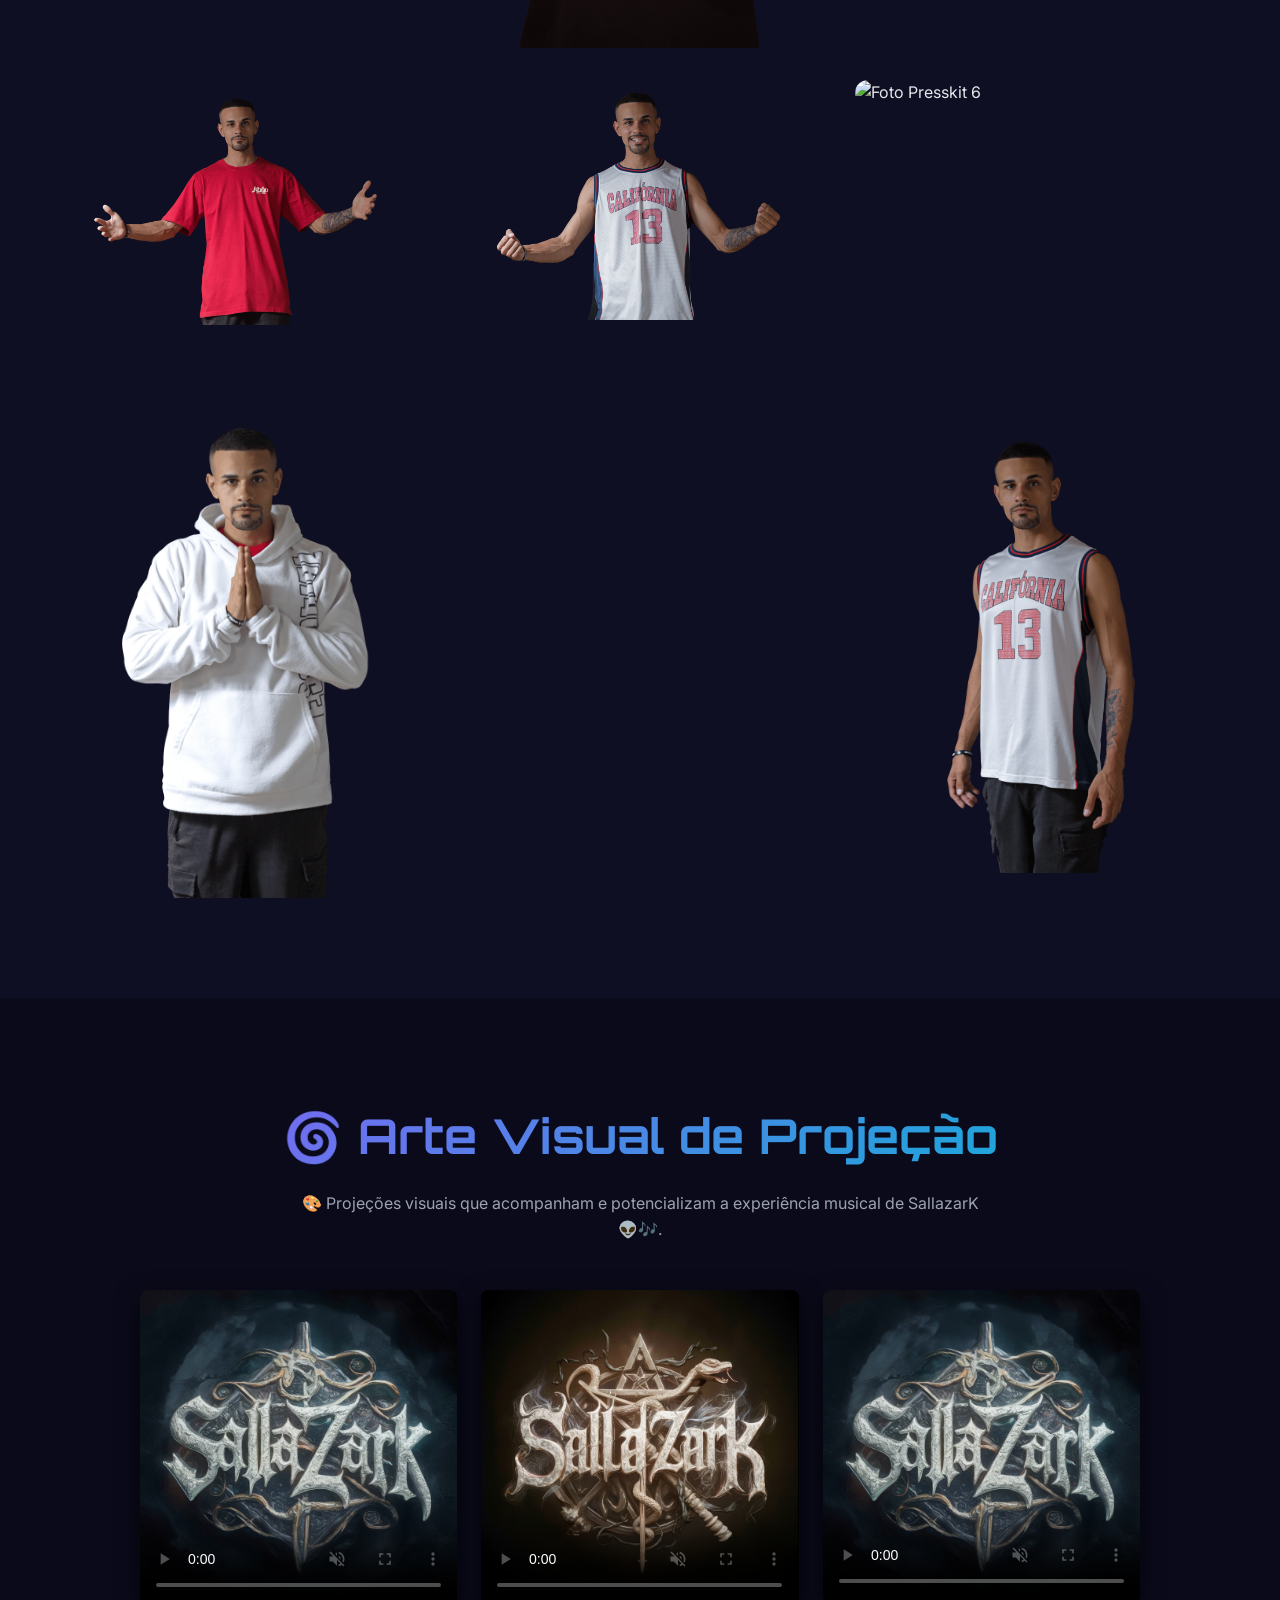
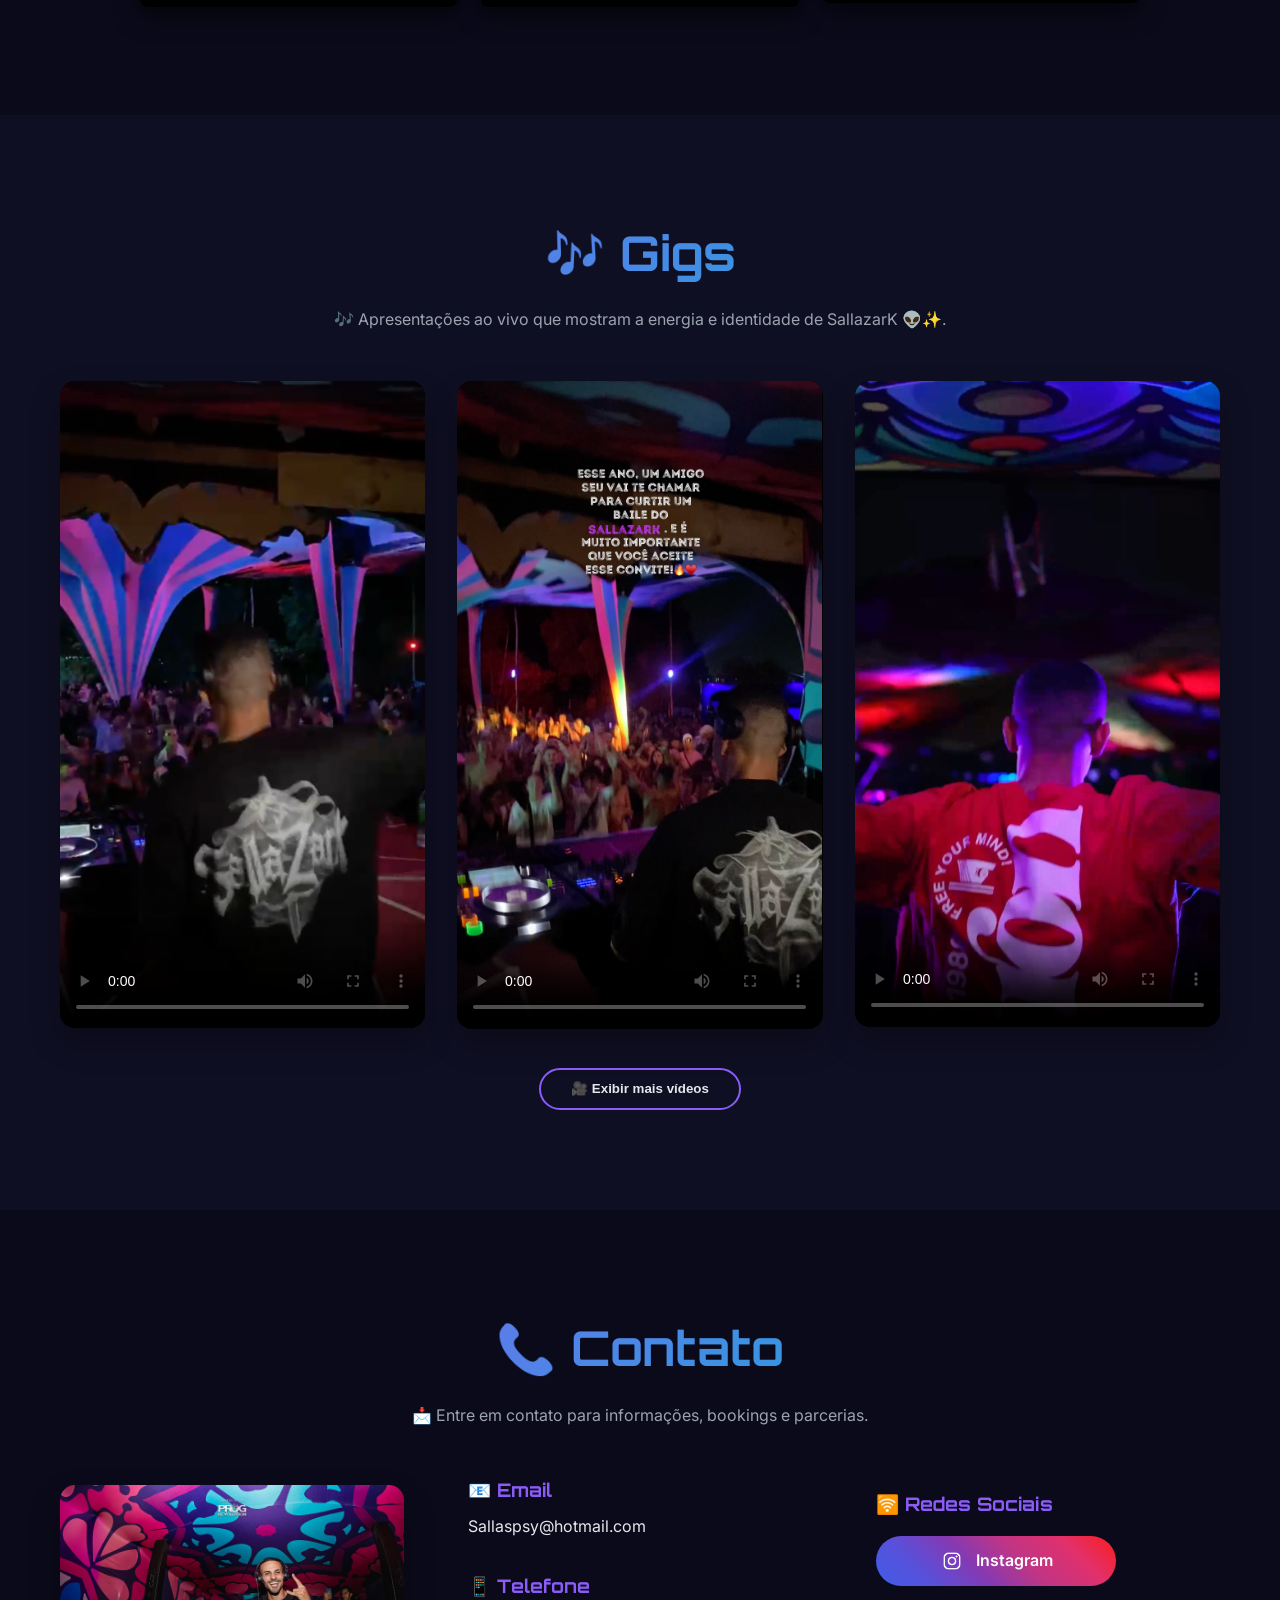
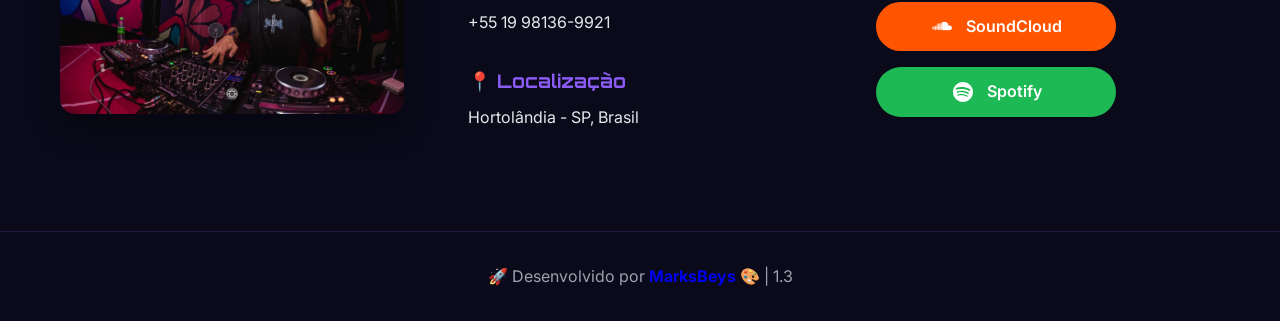
==== commit fec4aab5: "a" ====
--- a/index.html
+++ b/index.html
@@ -4,90 +4,679 @@
 <head>
     <meta charset="UTF-8">
     <meta name="viewport" content="width=device-width, initial-scale=1.0">
-    <title>Site Suspenso</title>
-    <style>
-        body {
-            font-family: Arial, Helvetica, sans-serif;
-            background: #f4f4f4;
-            color: #333;
-            margin: 0;
-            padding: 0;
-            display: flex;
-            align-items: center;
-            justify-content: center;
-            min-height: 100vh;
-        }
-
-        .box {
-            background: #fff;
-            border: 1px solid #ddd;
-            border-radius: 6px;
-            max-width: 560px;
-            width: 90%;
-            padding: 40px 36px;
-            text-align: center;
-            box-shadow: 0 2px 8px rgba(0, 0, 0, 0.08);
-        }
-
-        .icon {
-            font-size: 48px;
-            margin-bottom: 16px;
-        }
-
-        h1 {
-            font-size: 22px;
-            color: #c0392b;
-            margin-bottom: 12px;
-        }
-
-        p {
-            font-size: 14px;
-            line-height: 1.7;
-            color: #555;
-            margin-bottom: 10px;
-        }
-
-        .deadline {
-            display: inline-block;
-            background: #fdecea;
-            color: #c0392b;
-            font-weight: bold;
-            padding: 8px 18px;
-            border-radius: 4px;
-            margin: 18px 0;
-            font-size: 14px;
-        }
-
-        hr {
-            border: none;
-            border-top: 1px solid #eee;
-            margin: 24px 0 16px;
-        }
-
-        .contact {
-            font-size: 12px;
-            color: #999;
-        }
-
-        .contact a {
-            color: #2980b9;
-            text-decoration: none;
-        }
-    </style>
+    <title>DJ SallazarK - Presskit</title>
+    <link rel="stylesheet" href="style.css">
+    <link rel="icon" href="logo_sallazark.png" type="image/png">
+    <link
+        href="https://fonts.googleapis.com/css2?family=Orbitron:wght@400;700;900&family=Inter:wght@300;400;500;600&display=swap"
+        rel="stylesheet">
 </head>
 
 <body>
-    <div class="box">
-        <div class="icon">⚠️</div>
-        <h1>Este site foi suspenso</h1>
-        <p>O plano de hospedagem deste website encontra-se <strong>vencido</strong>. O período contratado expirou e o
-            pagamento referente à renovação não foi identificado.</p>
-        <p>Para que o site volte ao ar, é necessário efetuar o pagamento pendente junto ao responsável pelo
-            desenvolvimento.</p>
-        <div class="deadline">Prazo para regularização: 15/08/2026</div>
-        <p>Após essa data, o site e todos os seus arquivos poderão ser <strong>removidos permanentemente</strong>.</p>
-        <hr>
-    </div>
+    <!-- Custom Cursor -->
+    <div id="custom-cursor"><img src="img/gif/gif2.gif" alt=""></div>
+
+    <!-- Background GIF -->
+    <div id="bg-gif"></div>
+
+    <!-- Header -->
+    <header class="header">
+        <nav class="nav">
+            <div class="logo">
+                <a href="#home">
+                    <img src="img/gif/gif2.gif" alt="DJ SallazarK Logo">
+                </a>
+            </div>
+            <ul class="nav-menu">
+                <li><a href="#biografia" class="nav-link">Biografia</a></li>
+                <li><a href="#agenda" class="nav-link">Agenda</a></li>
+                <li><a href="#tracks" class="nav-link">Tracks</a></li>
+                <li><a href="#galeria" class="nav-link">Galeria</a></li>
+                <li><a href="#presskit" class="nav-link">Presskit</a></li>
+                <li><a href="#aftermovies" class="nav-link">AfterMovies</a></li>
+                <li><a href="#contato" class="nav-link">Contato</a></li>
+            </ul>
+            <div class="hamburger">
+                <span class="bar"></span>
+                <span class="bar"></span>
+                <span class="bar"></span>
+            </div>
+        </nav>
+    </header>
+
+    <!-- Hero Section -->
+    <section id="home" class="hero">
+        <div class="hero-content">
+            <h1 class="hero-title">
+                <img src="img/gif/gif2.gif" alt="DJ SallazarK Logo">
+            </h1>
+            <p class="hero-subtitle">Experiência Sonora Interdimensional ✨🎧</p>
+            <div class="hero-buttons">
+                <a href="#biografia" class="btn btn-primary">👽 Conheça o Artista</a>
+                <a href="#presskit" class="btn btn-secondary">📂 Download Presskit</a>
+            </div>
+            <br>
+        </div>
+        <div class="hero-visual">
+            <img src="img/inicial.JPG" alt="DJ SallazarK" class="hero-image">
+            <h3 class="hero-tagline">"Música eletrônica que une psicodelia, espiritualidade e viagens cósmicas. 🚀"</h3>
+        </div>
+    </section>
+
+    <!-- Biografia Section -->
+    <section id="biografia" class="biografia">
+        <div class="container">
+            <h2 class="section-title">⚡ Biografia</h2>
+            <div class="biografia-content">
+                <div class="biografia-text">
+                    <p>Nathan Silva, o DJ SallazarK 👽🎧, é um artista brasileiro de Hortolândia que une música
+                        eletrônica 🎶, estética psicodélica ✨ e espiritualidade ancestral 🔮 em um universo sonoro único
+                        🌌. Suas produções misturam vocais robotizados 🤖, ritmos tribais 🥁 e camadas cósmicas 🌠,
+                        criando atmosferas místicas e futuristas 🚀.</p>
+
+                    <p>Mais do que DJ e produtor 🎛️, é um criador de mundos 🌍 — inspirado tanto na cultura indígena 🪶
+                        quanto na ficção científica 👾. Cada faixa é tratada como uma viagem sensorial 🌀 que conecta o
+                        espiritual ✝️ ao eletrônico ⚡, o tribal 🥁 ao tecnológico 💻.</p>
+
+                    <p>Com identidade forte 💫 e estética marcante 🎨, SallazarK vem conquistando espaço na cena
+                        alternativa 🎶, do psytrance ao experimental 🌈, convidando o público 🎭 para experiências que
+                        vão além da música 🔊.</p>
+                </div>
+                <div class="biografia-image">
+                    <img src="img/bionew.png" alt="DJ SallazarK">
+                </div>
+            </div>
+        </div>
+    </section>
+
+    <!-- Agenda Section -->
+    <section id="agenda" class="agenda">
+        <div class="container">
+            <h2 class="section-title">⌗ Agenda</h2>
+            <p class="section-description">🚀 Viagens sonoras interdimensionais marcadas no tempo — descubra onde o
+                SallazarK vai se apresentar.</p>
+            <div class="agenda-content">
+                <div class="agenda-item">
+                    <video controls autoplay loop muted playsinline poster="img/Salla Agenda.png">
+                        <source src="videos/Motion Salla Pronto.mp4" type="video/mp4">
+                        Seu navegador não suporta o elemento de vídeo.
+                    </video>
+                </div>
+            </div>
+        </div>
+    </section>
+
+    <!-- Tracks Section -->
+    <section id="tracks" class="tracks">
+        <div class="container">
+            <h2 class="section-title">🎶 Tracks</h2>
+            <p class="section-description">✨ Trilhas sonoras interdimensionais — explore as vibrações de SallazarK.</p>
+            <div class="tracks-grid">
+                <!-- Spotify Card -->
+                <div class="track-card">
+                    <div class="track-info">
+                        <h3 class="track-title">Spotify Profile 👽</h3>
+                        <p class="track-description">✨ Siga DJ SallazarK no Spotify e sintonize com todos os lançamentos.</p>
+                        <iframe style="border-radius:12px" src="https://open.spotify.com/embed/artist/4MoMvdsjf8Vt8yF5gHLzeW?utm_source=generator&theme=0" width="100%" height="352" frameBorder="0" allowfullscreen="" allow="autoplay; clipboard-write; encrypted-media; fullscreen; picture-in-picture" loading="lazy"></iframe>
+                    </div>
+                </div>
+
+                <!-- SoundCloud Card -->
+                <div class="track-card">
+                    <div class="track-info">
+                        <h3 class="track-title">The Tradition Continues 🌀</h3>
+                        <p class="track-description">✨🥁 Uma celebração das tradições ancestrais 🌿 e da criatividade
+                            futurista ⚡💻.</p>
+                        <iframe width="100%" height="300" scrolling="no" frameborder="no" allow="autoplay"
+                            src="https://w.soundcloud.com/player/?url=https%3A//api.soundcloud.com/tracks/2037496740&color=%23ff5500&auto_play=false&hide_related=false&show_comments=true&show_user=true&show_reposts=false&show_teaser=true&visual=true"></iframe>
+                        <div
+                            style="font-size: 10px; color: #cccccc;line-break: anywhere;word-break: normal;overflow: hidden;white-space: nowrap;text-overflow: ellipsis; font-family: Interstate,Lucida Grande,Lucida Sans Unicode,Lucida Sans,Garuda,Verdana,Tahoma,sans-serif;font-weight: 100;">
+                            <a href="https://soundcloud.com/sallazark" title="SALLAZARK (BR)" target="_blank"
+                                style="color: #cccccc; text-decoration: none;">SALLAZARK (BR)</a> · <a
+                                href="https://soundcloud.com/sallazark/sallazark-the-tradition"
+                                title="SALLAZARK - THE TRADITION CONTINUES" target="_blank"
+                                style="color: #cccccc; text-decoration: none;">SALLAZARK - THE TRADITION CONTINUES</a>
+                        </div>
+                    </div>
+                </div>
+            </div>
+    </section>
+
+    <!-- Preview / Spoiler Section -->
+    <section id="preview" class="preview-section">
+        <div class="container">
+            <h2 class="section-title">🎬 Preview</h2>
+            <p class="section-description">👀 Um gostinho do que vem por aí — novidades em breve no universo SallazarK.
+            </p>
+            <div class="preview-grid">
+                <div class="preview-item">
+                    <div class="preview-badge">Em breve</div>
+                    <video controls poster="videos/tracks/capatequero.png">
+                        <source src="videos/tracks/capatequero.mp4" type="video/mp4">
+                        Seu navegador não suporta o elemento de vídeo.
+                    </video>
+                    <div class="preview-overlay">
+                        <span class="preview-label">🔒 Spoiler 1</span>
+                    </div>
+                </div>
+                <div class="preview-item">
+                    <div class="preview-badge">Em breve</div>
+                    <video controls poster="videos/tracks/capabhoara.png">
+                        <source src="videos/tracks/bhoara.mp4" type="video/mp4">
+                        Seu navegador não suporta o elemento de vídeo.
+                    </video>
+                    <div class="preview-overlay">
+                        <span class="preview-label">🔒 Spoiler 2</span>
+                    </div>
+                </div>
+            </div>
+        </div>
+    </section>
+
+    <!-- Sets Section -->
+    <section id="sets" class="sets">
+        <div class="container">
+            <h2 class="section-title">🎧 Sets</h2>
+            <p class="section-description">⚡ Sets que unem o tribal 🥁 ao eletrônico futurista 🤖.</p>
+            <div class="sets-grid">
+                <div class="set-card">
+                    <div class="set-info">
+                        <h3 class="set-title">🎧 Mini-Set SallazarK</h3>
+                        <p class="set-description">⚡🌠 Um fragmento cósmico do universo sonoro de SallazarK 🎧👽.</p>
+                        <iframe width="100%" height="300" scrolling="no" frameborder="no" allow="autoplay"
+                            src="https://w.soundcloud.com/player/?url=https%3A//api.soundcloud.com/tracks/1531374781&color=%23ff5500&auto_play=false&hide_related=false&show_comments=true&show_user=true&show_reposts=false&show_teaser=true&visual=true"></iframe>
+                        <div
+                            style="font-size: 10px; color: #cccccc;line-break: anywhere;word-break: normal;overflow: hidden;white-space: nowrap;text-overflow: ellipsis; font-family: Interstate,Lucida Grande,Lucida Sans Unicode,Lucida Sans,Garuda,Verdana,Tahoma,sans-serif;font-weight: 100;">
+                            <a href="https://soundcloud.com/sallazark" title="SALLAZARK (BR)" target="_blank"
+                                style="color: #cccccc; text-decoration: none;">SALLAZARK (BR)</a> · <a
+                                href="https://soundcloud.com/sallazark/mini-set-sallazark"
+                                title="Sallazark - Mini set Dj Contest Syndra Festival" target="_blank"
+                                style="color: #cccccc; text-decoration: none;">Sallazark - Mini set Dj Contest Syndra
+                                Festival</a>
+                        </div>
+                    </div>
+                </div>
+            </div>
+        </div>
+    </section>
+
+    <!-- Galeria Section -->
+    <section id="galeria" class="galeria">
+        <div class="container">
+            <h2 class="section-title">✨ Galeria</h2>
+            <p class="section-description">🌌 Uma viagem visual pelo universo psicodélico de SallazarK.</p>
+            <div class="galeria-controls">
+                <button class="btn-galeria active" data-target="galeria-registro">Prog</button>
+                <button class="btn-galeria" data-target="galeria-presskit">Arraial</button>
+            </div>
+
+            <!-- Galeria de Registro (Fotos de eventos, etc) -->
+            <div id="galeria-registro" class="galeria-grid active">
+                <div class="galeria-item">
+                    <img src="img/registros/prog/IMG_1511.png" alt="IMG_1511">
+                    <div class="galeria-overlay">
+                        <h3>IMG_1511</h3>
+                    </div>
+                </div>
+                <div class="galeria-item">
+                    <img src="img/registros/prog/IMG_1561.png" alt="IMG_1561">
+                    <div class="galeria-overlay">
+                        <h3>IMG_1561</h3>
+                    </div>
+                </div>
+                <div class="galeria-item">
+                    <img src="img/registros/prog/PROG-260.jpg" alt="PROG-260">
+                    <div class="galeria-overlay">
+                        <h3>PROG-260</h3>
+                    </div>
+                </div>
+                <div class="galeria-item">
+                    <img src="img/registros/prog/PROG-266.jpg" alt="PROG-266">
+                    <div class="galeria-overlay">
+                        <h3>PROG-266</h3>
+                    </div>
+                </div>
+                <div class="galeria-item">
+                    <img src="img/registros/prog/IMG_1558.png" alt="IMG_1558">
+                    <div class="galeria-overlay">
+                        <h3>IMG_1558</h3>
+                    </div>
+                </div>
+                <div class="galeria-item">
+                    <img src="img/registros/prog/IMG_0032.jpg" alt="IMG_0032">
+                    <div class="galeria-overlay">
+                        <h3>IMG_0032</h3>
+                    </div>
+                </div>
+                <div class="galeria-item">
+                    <img src="img/registros/prog/PROG-263.jpg" alt="PROG-263">
+                    <div class="galeria-overlay">
+                        <h3>PROG-263</h3>
+                    </div>
+                </div>
+                <div class="galeria-item">
+                    <img src="img/registros/prog/PROG-261.jpg" alt="PROG-261">
+                    <div class="galeria-overlay">
+                        <h3>PROG-261</h3>
+                    </div>
+                </div>
+                <div class="galeria-item">
+                    <img src="img/registros/prog/PROG-262.jpg" alt="PROG-262">
+                    <div class="galeria-overlay">
+                        <h3>PROG-262</h3>
+                    </div>
+                </div>
+                <div class="galeria-item">
+                    <img src="img/registros/prog/PROG-265.jpg" alt="PROG-265.jpg">
+                    <div class="galeria-overlay">
+                        <h3>PROG-265.jpg</h3>
+                    </div>
+                </div>
+                <div class="galeria-item">
+                    <img src="img/registros/prog/IMG_0064.jpg" alt="IMG_0064">
+                    <div class="galeria-overlay">
+                        <h3>IMG_0064</h3>
+                    </div>
+                </div>
+                <div class="galeria-item">
+                    <img src="img/registros/prog/IMG_0041.jpg" alt="IMG_0041">
+                    <div class="galeria-overlay">
+                        <h3>IMG_0041</h3>
+                    </div>
+                </div>
+            </div>
+            <!-- Botão para carregar mais fotos da galeria de registro -->
+            <div id="load-more-registro" class="galeria-load-more active">
+                <button class="btn btn-secondary">📸 Exibir mais fotos</button>
+            </div>
+
+            <!-- Galeria de Presskit (Fotos oficiais) -->
+            <div id="galeria-presskit" class="galeria-grid">
+                <div class="galeria-item">
+                    <img src="img/registros/arraial/ARRAIAL PSYCODELICO-442.jpeg" alt="ARRAIAL PSYCODELICO-442">
+                    <div class="galeria-overlay">
+                        <h3>ARRAIAL PSYCODELICO-442</h3>
+                    </div>
+                </div>
+                <div class="galeria-item">
+                    <img src="img/registros/arraial/ARRAIAL PSYCODELICO-443.jpeg" alt="ARRAIAL PSYCODELICO-443">
+                    <div class="galeria-overlay">
+                        <h3>ARRAIAL PSYCODELICO-443</h3>
+                    </div>
+                </div>
+                <div class="galeria-item">
+                    <img src="img/registros/arraial/ARRAIAL PSYCODELICO-441.jpeg" alt="ARRAIAL PSYCODELICO-441.jpeg">
+                    <div class="galeria-overlay">
+                        <h3>ARRAIAL PSYCODELICO-441.jpeg</h3>
+                    </div>
+                </div>
+                <div class="galeria-item">
+                    <img src="img/registros/arraial/ARRAIAL PSYCODELICO-446.jpeg" alt="ARRAIAL PSYCODELICO-446">
+                    <div class="galeria-overlay">
+                        <h3>ARRAIAL PSYCODELICO-446</h3>
+                    </div>
+                </div>
+                <div class="galeria-item">
+                    <img src="img/registros/arraial/ArraialPsicodelico-267.jpeg" alt="ArraialPsicodelico-267">
+                    <div class="galeria-overlay">
+                        <h3>ArraialPsicodelico-267</h3>
+                    </div>
+                </div>
+                <div class="galeria-item">
+                    <img src="img/registros/arraial/ARRAIAL PSYCODELICO-447.jpeg" alt="ARRAIAL PSYCODELICO-447">
+                    <div class="galeria-overlay">
+                        <h3>ARRAIAL PSYCODELICO-447</h3>
+                    </div>
+                </div>
+                <div class="galeria-item">
+                    <img src="img/registros/arraial/ARRAIAL PSYCODELICO-440.jpeg" alt="ARRAIAL PSYCODELICO-440">
+                    <div class="galeria-overlay">
+                        <h3>ARRAIAL PSYCODELICO-440</h3>
+                    </div>
+                </div>
+                <div class="galeria-item">
+                    <img src="img/registros/arraial/ArraialPsicodelico-266.jpeg" alt="ArraialPsicodelico-266">
+                    <div class="galeria-overlay">
+                        <h3>ArraialPsicodelico-266</h3>
+                    </div>
+                </div>
+                <div class="galeria-item">
+                    <img src="img/registros/arraial/ArraialPsicodelico-265.jpeg" alt="ArraialPsicodelico-265">
+                    <div class="galeria-overlay">
+                        <h3>ArraialPsicodelico-265</h3>
+                    </div>
+                </div>
+            </div>
+            <!-- Botão para carregar mais fotos da galeria de presskit -->
+            <div id="load-more-presskit" class="galeria-load-more">
+                <button class="btn btn-secondary">Exibir mais fotos</button>
+            </div>
+        </div>
+        </div>
+    </section>
+
+    <!-- Presskit Section -->
+    <section id="presskit" class="presskit">
+        <div class="container">
+            <h2 class="section-title">💪🏻 Presskit Download</h2>
+            <p class="section-description">📂 Baixe o presskit oficial do DJ SallazarK com biografia, fotos e
+                informações técnicas.</p>
+            <div class="presskit-content">
+                <div class="presskit-items">
+                    <div class="presskit-item">
+                        <img src="img/logonovoBRANCO.PNG" alt="Logo SallazarK" class="presskit-preview">
+                        <h3>👽 Logo</h3>
+                    </div>
+                    <div class="presskit-item">
+                        <img src="img/IMG_96772.png" alt="Foto SallazarK" class="presskit-preview">
+                        <h3>📸 Foto Oficial</h3>
+                    </div>
+                    <div class="presskit-item video-placeholder"
+                        style="background-image: linear-gradient(rgba(0, 0, 0, 0.6), rgba(0, 0, 0, 0.6)), url('img/PROG-260.jpg'); background-size: cover; background-position: center; background-repeat: no-repeat;">
+                        <div class="video-content">
+                            <div class="play-button">▶</div>
+                            <h3>🎥 Vídeo Promocional</h3>
+                        </div>
+                    </div>
+                </div>
+                <!-- Release Section -->
+                <div class="presskit-release-full">
+                    <h3>📝 Release Oficial</h3>
+                    <div class="release-controls">
+                        <button class="btn-release active" data-target="release-abbreviated">📜 Abreviado</button>
+                        <button class="btn-release" data-target="release-complete">🌌 Completo</button>
+                        <button class="btn-release" data-target="release-festas">🎉 Festas</button>
+                    </div>
+                    <div id="release-abbreviated" class="release-text active">
+                        <p>Nathan Silva, o DJ SallazarK, é um artista brasileiro de Hortolândia que une música
+                            eletrônica, estética psicodélica e espiritualidade ancestral em um universo sonoro único.
+                            Suas produções misturam vocais robotizados, ritmos tribais e camadas cósmicas, criando
+                            atmosferas místicas e futuristas.</p>
+                    </div>
+                    <div id="release-complete" class="release-text">
+                        <p>Nathan Silva, conhecido artisticamente como DJ SallazarK, é um artista brasileiro, residente
+                            na cidade de Hortolândia. E, que vem se destacando por unir música eletrônica, estética
+                            psicodélica e espiritualidade ancestral em um universo sonoro único. Suas produções
+                            mergulham o ouvinte em atmosferas densas, místicas e futuristas, onde vocais robotizados,
+                            ritmos tribais e camadas cósmicas se fundem em um transe sensorial.</p>
+                        <p>Mais do que um DJ ou produtor, SallazarK é um criador de mundos. Suas obras revelam
+                            influências que vão da cultura indígena à ficção científica, com narrativas que evocam
+                            rituais cósmicos, batalhas entre civilizações paralelas e florestas sagradas que vibram em
+                            harmonia com o universo. Cada faixa é tratada como uma viagem — uma invocação de forças que
+                            transcendem tempo, espaço e linguagem.</p>
+                        <p>Além de sua visão artística ousada, SallazarK também se destaca pela dedicação técnica e
+                            profissionalismo.É um artista que estuda, experimenta e evolui a cada novo lançamento.</p>
+                        <p>Com uma identidade forte e uma estética marcante, DJ SallazarK vem conquistando espaço entre
+                            os amantes da música alternativa, do psytrance ao experimental. Seus projetos visuais e
+                            sonoros — que incluem capas de álbuns, performances e colaborações — convidam o público a
+                            uma jornada fora do comum: uma celebração entre o espiritual e o eletrônico, o tribal e o
+                            tecnológico, o real e o imaginário.</p>
+                        <p>Para conhecer mais sobre DJ SallazarK e suas próximas experiências sonoras, fique atento às
+                            redes sociais e plataformas de streaming. O ritual está só começando.</p>
+                    </div>
+                    <div id="release-festas" class="release-text">
+                        <p>DJ SallazarK convida o público para uma experiência sonora interdimensional.</p>
+                        <p>Nathan Silva, conhecido artisticamente como DJ SallazarK, é um artista brasileiro que vem se
+                            destacando por unir música eletrônica, estética psicodélica e espiritualidade ancestral em
+                            um universo sonoro único. Suas produções mergulham o ouvinte em atmosferas densas, místicas
+                            e futuristas, onde vocais robotizados, ritmos tribais e camadas cósmicas se fundem em um
+                            transe sensorial.</p>
+                    </div>
+                </div>
+
+                <div class="presskit-download">
+                    <a href="https://drive.google.com/drive/folders/1-UdTj-5tff5Aba8LL3B2Z90V1LGAoYUc?usp=drive_link"
+                        target="_blank" rel="noopener noreferrer" class="btn btn-download">📂 Acessar Presskit
+                        Completo</a>
+                </div>
+            </div>
+        </div>
+    </section>
+
+    <!-- Aftermovies Section -->
+    <section id="aftermovies" class="aftermovies">
+        <div class="container">
+            <h2 class="section-title">🎬 Aftermovies</h2>
+            <p class="section-description">⚡📹 Energia cósmica registrada em vídeo para além da pista.</p>
+            <div class="aftermovies-grid">
+                <div class="aftermovie-item">
+                    <video controls poster="videos/aftermovie /Sallazark at Arraial Psicodelico Hortolandia.png">
+                        <source src="videos/aftermovie /Sallazark at Arraial Psicodelico Hortolandia.mp4"
+                            type="video/mp4">
+                        Seu navegador não suporta o elemento de vídeo.
+                    </video>
+                </div>
+                <div class="aftermovie-item">
+                    <video controls poster="videos/aftermovie /Sallazark at MysticWorld Hortolandia.png">
+                        <source src="videos/aftermovie /Sallazark at MysticWorld Hortolandia.mp4" type="video/mp4">
+                        Seu navegador não suporta o elemento de vídeo.
+                    </video>
+                </div>
+                <div class="aftermovie-item">
+                    <video controls poster="videos/aftermovie /Sallazark at Prog Revolution Ed. Carnaval 2025.png">
+                        <source src="videos/aftermovie /Sallazark at Prog Revolution Ed. Carnaval 2025.mp4"
+                            type="video/mp4">
+                        Seu navegador não suporta o elemento de vídeo.
+                    </video>
+                </div>
+            </div>
+        </div>
+    </section>
+
+    <!-- Fotos Presskit Section -->
+    <section id="fotos-presskit" class="fotos-presskit">
+        <div class="container">
+            <h2 class="section-title">✨ Fotos Presskit</h2>
+            <p class="section-description">📸 Fotos oficiais de SallazarK para imprensa e contratantes.</p>
+            <div id="fotos-presskit-grid" class="fotos-presskit-grid">
+                <!-- As 8 primeiras fotos visíveis por padrão -->
+                <div class="fotos-presskit-item">
+                    <img src="img/presskit/IMG_9677.png" alt="Foto Presskit 1">
+                    <div class="fotos-presskit-overlay">
+                        <h3>IMG_9677.png</h3>
+                    </div>
+                </div>
+                <div class="fotos-presskit-item">
+                    <img src="img/presskit/IMG-20230515-WA0098.png" alt="Foto Presskit 2">
+                    <div class="fotos-presskit-overlay">
+                        <h3>IMG-20230515-WA0098.png</h3>
+                    </div>
+                </div>
+                <div class="fotos-presskit-item">
+                    <img src="img/presskit/IMG_9706.png" alt="Foto Presskit 3">
+                    <div class="fotos-presskit-overlay">
+                        <h3>IMG_9706.png</h3>
+                    </div>
+                </div>
+                <div class="fotos-presskit-item">
+                    <img src="img/presskit/IMG_9712.png" alt="Foto Presskit 4">
+                    <div class="fotos-presskit-overlay">
+                        <h3>IMG_9712.png</h3>
+                    </div>
+                </div>
+                <div class="fotos-presskit-item">
+                    <img src="img/presskit/IMG_9696.png" alt="Foto Presskit 5">
+                    <div class="fotos-presskit-overlay">
+                        <h3>IMG_9696.png</h3>
+                    </div>
+                </div>
+                <div class="fotos-presskit-item">
+                    <img src="img/presskit/IMG_9686.png" alt="Foto Presskit 6">
+                    <div class="fotos-presskit-overlay">
+                        <h3>IMG_9686.png</h3>
+                    </div>
+                </div>
+                <div class="fotos-presskit-item">
+                    <img src="img/presskit/IMG_9717.png" alt="Foto Presskit 7">
+                    <div class="fotos-presskit-overlay">
+                        <h3>IMG_9717.png</h3>
+                    </div>
+                </div>
+                <div class="fotos-presskit-item">
+                    <img src="img/presskit/IMG_9703.png" alt="Foto Presskit 8">
+                    <div class="fotos-presskit-overlay">
+                        <h3>IMG_9703.png</h3>
+                    </div>
+                </div>
+            </div>
+        </div>
+    </section>
+
+    <!-- Arte Visual Section -->
+    <section id="arte-visual" class="arte-visual">
+        <div class="container">
+            <h2 class="section-title">🌀 Arte Visual de Projeção</h2>
+            <p class="section-description">🎨 Projeções visuais que acompanham e potencializam a experiência musical de
+                SallazarK 👽🎶.</p>
+            <div class="arte-video-grid">
+                <div class="arte-video-item">
+                    <video controls loop muted poster="videos/SALLAZARK 2.png">
+                        <source src="videos/SALLAZARK 2.mp4" type="video/mp4">
+                        Seu navegador não suporta o elemento de vídeo.
+                    </video>
+                </div>
+                <div class="arte-video-item">
+                    <video controls loop muted poster="videos/SALLAZARK 1.png">
+                        <source src="videos/SALLAZARK 1.mp4" type="video/mp4">
+                        Seu navegador não suporta o elemento de vídeo.
+                    </video>
+                </div>
+                <div class="arte-video-item">
+                    <video controls loop muted poster="videos/SALLAZARK 3.png">
+                        <source src="videos/SALLAZARK 3 .mp4" type="video/mp4">
+                        Seu navegador não suporta o elemento de vídeo.
+                    </video>
+                </div>
+            </div>
+        </div>
+    </section>
+
+    <!-- Gigs Section -->
+    <section id="gigs" class="gigs">
+        <div class="container">
+            <h2 class="section-title">🎶 Gigs</h2>
+            <p class="section-description">🎶 Apresentações ao vivo que mostram a energia e identidade de SallazarK 👽✨.
+            </p>
+            <div id="gigs-grid" class="aftermovies-grid gigs-grid">
+                <div class="aftermovie-item">
+                    <video controls poster="videos/gigs/prog1.png">
+                        <source src="videos/gigs/prog1.MOV" type="video/mp4">
+                        Seu navegador não suporta o elemento de vídeo.
+                    </video>
+                </div>
+                <div class="aftermovie-item">
+                    <video controls poster="videos/gigs/prog2.png">
+                        <source src="videos/gigs/prog2.MOV" type="video/mp4">
+                        Seu navegador não suporta o elemento de vídeo.
+                    </video>
+                </div>
+                <div class="aftermovie-item">
+                    <video controls poster="videos/gigs/C4518.png">
+                        <source src="videos/gigs/C4518.mp4" type="video/mp4">
+                        Seu navegador não suporta o elemento de vídeo.
+                    </video>
+                </div>
+                <div class="aftermovie-item">
+                    <video controls poster="videos/gigs/C4546.png">
+                        <source src="videos/gigs/C4546.mp4" type="video/mp4">
+                        Seu navegador não suporta o elemento de vídeo.
+                    </video>
+                </div>
+                <div class="aftermovie-item">
+                    <video controls poster="videos/gigs/IMG_6451.png">
+                        <source src="videos/gigs/IMG_6451.mp4" type="video/mp4">
+                        Seu navegador não suporta o elemento de vídeo.
+                    </video>
+                </div>
+                <div class="aftermovie-item">
+                    <video controls poster="videos/gigs/mahadev_backhaze_arraialpsicodelico.png">
+                        <source src="videos/gigs/mahadev_backhaze_arraialpsicodelico.mp4" type="video/mp4">
+                        Seu navegador não suporta o elemento de vídeo.
+                    </video>
+                </div>
+                <div class="aftermovie-item">
+                    <video controls poster="videos/gigs/mahadev_backhaze_arraialpsicodelico1.png">
+                        <source src="videos/gigs/mahadev_backhaze_arraialpsicodelico1.mp4" type="video/mp4">
+                        Seu navegador não suporta o elemento de vídeo.
+                    </video>
+                </div>
+            </div>
+            <!-- Botão para carregar mais vídeos de Gigs -->
+            <div id="load-more-gigs" class="gigs-load-more-container">
+                <button class="btn btn-secondary">🎥 Exibir mais vídeos</button>
+            </div>
+        </div>
+    </section>
+
+    <!-- Contato Section -->
+    <section id="contato" class="contato">
+        <div class="container">
+            <h2 class="section-title">📞 Contato</h2>
+            <p class="section-description">📩 Entre em contato para informações, bookings e parcerias.</p>
+            <div class="contato-content">
+                <div class="contato-image">
+                    <img src="img/contnew.JPG" alt="DJ SallazarK em apresentação ao vivo">
+                </div>
+                <div class="contato-info">
+                    <div class="contato-item">
+                        <h3>📧 Email</h3>
+                        <a href="mailto:Sallaspsy@hotmail.com">Sallaspsy@hotmail.com</a>
+                    </div>
+                    <div class="contato-item">
+                        <h3>📱 Telefone</h3>
+                        <a href="tel:+5519981369921">+55 19 98136-9921</a>
+                    </div>
+                    <div class="contato-item">
+                        <h3>📍 Localização</h3>
+                        <p>Hortolândia - SP, Brasil</p>
+                    </div>
+                </div>
+                <div class="social-links">
+                    <h3>🛜 Redes Sociais</h3>
+                    <div class="social-buttons">
+                        <a href="https://www.instagram.com/sallazark_music/" target="_blank"
+                            class="social-btn instagram"><img src="img/insta.png" alt="Ícone Instagram"> Instagram</a>
+                        <a href="https://soundcloud.com/sallazark/" target="_blank" class="social-btn soundcloud"><img
+                                src="img/sound.png" alt="Ícone SoundCloud"> SoundCloud</a>
+                        <a href="https://open.spotify.com/intl-pt/artist/4MoMvdsjf8Vt8yF5gHLzeW?si=6UG6QqxmSB-d32ER6MCOrQ" target="_blank" class="social-btn spotify">
+                            <svg xmlns="http://www.w3.org/2000/svg" viewBox="0 0 24 24" fill="currentColor">
+                                <path d="M12 2C6.477 2 2 6.477 2 12s4.477 10 10 10 10-4.477 10-10S17.523 2 12 2zm4.586 14.424c-.18.295-.563.387-.857.207-2.35-1.438-5.305-1.764-8.785-.97-.337.077-.67-.138-.746-.476-.077-.337.138-.67.476-.746 3.81-.87 7.078-.5 9.704 1.11.295.18.387.563.208.857zm1.224-2.72c-.226.367-.707.487-1.074.26-2.69-1.654-6.79-2.134-9.97-1.17-.413.125-.845-.107-.97-.522-.125-.413.107-.845.522-.97 3.637-1.103 8.156-.57 11.23 1.326.368.226.488.707.262 1.076zm.105-2.833C14.542 8.78 9.07 8.6 5.892 9.563c-.495.15-1.018-.13-1.168-.625-.15-.495.13-1.018.625-1.167 3.663-1.11 9.7-.9 13.593 1.412.445.263.59.837.327 1.282-.264.444-.838.59-1.282.327z"/>
+                            </svg>
+                            Spotify
+                        </a>
+                    </div>
+                </div>
+            </div>
+        </div>
+    </section>
+
+    <!-- Footer -->
+    <footer class="footer">
+        <div class="container">
+            <p>🚀 Desenvolvido por <a href="https://www.instagram.com/markbeys/" target="_blank" rel="noopener noreferrer"
+                    class="dev-link"><span class="marks">Marks</span><span class="beys">Beys</span></a> 🎨 | 1.3</p>
+        </div>
+    </footer>
+
+    <script src="script.js"></script>
+    <script>
+        (function () {
+            const cursor = document.getElementById('custom-cursor');
+            let mouseX = -200, mouseY = -200;
+            document.addEventListener('mousemove', function (e) {
+                mouseX = e.clientX;
+                mouseY = e.clientY;
+                cursor.style.left = mouseX + 'px';
+                cursor.style.top = mouseY + 'px';
+            });
+            document.addEventListener('mouseleave', function () {
+                cursor.style.opacity = '0';
+            });
+            document.addEventListener('mouseenter', function () {
+                cursor.style.opacity = '1';
+            });
+        })();
+    </script>
 </body>
 
-</html>+</html>
--- a/style.css
+++ b/style.css
@@ -0,0 +1,1330 @@
+/* Reset e Base */
+html {
+    overflow-x: hidden;
+}
+
+* {
+    margin: 0;
+    padding: 0;
+    box-sizing: border-box;
+    cursor: none !important;
+}
+
+:root {
+    --primary-color: #8B5CF6;
+    --secondary-color: #06B6D4;
+    --accent-color: #F59E0B;
+    --dark-bg: #0F0F23;
+    --darker-bg: #0A0A1A;
+    --text-light: #E5E7EB;
+    --text-dark: #9CA3AF;
+    --gradient-primary: linear-gradient(135deg, #8B5CF6, #06B6D4);
+    --gradient-secondary: linear-gradient(135deg, #F59E0B, #EF4444);
+}
+
+body {
+    font-family: 'Inter', sans-serif;
+    background: var(--dark-bg);
+    color: var(--text-light);
+    line-height: 1.6;
+    overflow-x: hidden;
+    cursor: none;
+}
+
+/* Custom GIF Cursor */
+#custom-cursor {
+    position: fixed;
+    top: 0;
+    left: 0;
+    width: 140px;
+    height: 140px;
+    pointer-events: none;
+    z-index: 99999;
+    transform: translate(-50%, -50%);
+    transition: opacity 0.2s ease;
+}
+
+#custom-cursor img {
+    width: 100%;
+    height: 100%;
+    object-fit: contain;
+}
+
+/* Background GIF */
+#bg-gif {
+    position: fixed;
+    inset: 0;
+    background: url('videos/bg/3.gif') center center / cover no-repeat;
+    opacity: 0.25;
+    z-index: 0;
+    pointer-events: none;
+    mix-blend-mode: screen;
+}
+
+.container {
+    max-width: 1200px;
+    margin: 0 auto;
+    padding: 0 20px;
+}
+
+/* Header */
+.header {
+    position: fixed;
+    top: 1.2rem;
+    left: 50%;
+    transform: translateX(-50%);
+    width: auto;
+    max-width: 900px;
+    min-width: 320px;
+    background: rgba(255, 255, 255, 0.07);
+    backdrop-filter: blur(22px) saturate(180%);
+    -webkit-backdrop-filter: blur(22px) saturate(180%);
+    border: 1px solid rgba(255, 255, 255, 0.15);
+    border-radius: 999px;
+    z-index: 1000;
+    box-shadow:
+        0 8px 32px rgba(0, 0, 0, 0.35),
+        0 0 0 1px rgba(139, 92, 246, 0.15),
+        inset 0 1px 0 rgba(255, 255, 255, 0.12);
+    animation: navSlideIn 0.6s cubic-bezier(0.22, 1, 0.36, 1) both;
+    transition: box-shadow 0.3s ease, background 0.3s ease;
+}
+
+.header:hover {
+    background: rgba(255, 255, 255, 0.10);
+    box-shadow:
+        0 12px 40px rgba(0, 0, 0, 0.4),
+        0 0 0 1px rgba(139, 92, 246, 0.3),
+        inset 0 1px 0 rgba(255, 255, 255, 0.18);
+}
+
+@keyframes navSlideIn {
+    from {
+        opacity: 0;
+        transform: translateX(-50%) translateY(-20px);
+    }
+
+    to {
+        opacity: 1;
+        transform: translateX(-50%) translateY(0);
+    }
+}
+
+.nav {
+    display: flex;
+    justify-content: space-between;
+    align-items: center;
+    padding: 0.6rem 1.5rem;
+    gap: 2rem;
+}
+
+.logo img {
+    height: 38px;
+    width: auto;
+}
+
+.nav-menu {
+    display: flex;
+    list-style: none;
+    gap: 1.4rem;
+}
+
+.nav-link {
+    color: rgba(229, 231, 235, 0.9);
+    text-decoration: none;
+    font-weight: 500;
+    font-size: 0.88rem;
+    letter-spacing: 0.02em;
+    transition: all 0.3s ease;
+    position: relative;
+}
+
+.nav-link:hover {
+    color: var(--primary-color);
+}
+
+.nav-link::after {
+    content: '';
+    position: absolute;
+    bottom: -5px;
+    left: 0;
+    width: 0;
+    height: 2px;
+    background: var(--gradient-primary);
+    transition: width 0.3s ease;
+}
+
+.nav-link:hover::after {
+    width: 100%;
+}
+
+.hamburger {
+    display: none;
+    flex-direction: column;
+    cursor: pointer;
+}
+
+.bar {
+    width: 25px;
+    height: 3px;
+    background: var(--text-light);
+    margin: 3px 0;
+    transition: 0.3s;
+}
+
+/* Hero Section */
+.hero {
+    min-height: 100vh;
+    display: flex;
+    align-items: center;
+    padding: 120px 8rem 2rem;
+    background: radial-gradient(ellipse at center, rgba(139, 92, 246, 0.1) 0%, transparent 70%);
+    position: relative;
+    overflow: hidden;
+}
+
+.hero::before {
+    content: '';
+    position: absolute;
+    top: 0;
+    left: 0;
+    right: 0;
+    bottom: 0;
+    background: url('data:image/svg+xml,<svg xmlns="http://www.w3.org/2000/svg" viewBox="0 0 100 100"><defs><pattern id="grid" width="10" height="10" patternUnits="userSpaceOnUse"><path d="M 10 0 L 0 0 0 10" fill="none" stroke="rgba(139,92,246,0.1)" stroke-width="0.5"/></pattern></defs><rect width="100" height="100" fill="url(%23grid)"/></svg>');
+    opacity: 0.3;
+}
+
+.hero-content {
+    flex: 0.8;
+    z-index: 2;
+    position: relative;
+}
+
+.hero-title {
+    display: flex;
+    flex-direction: column;
+    align-items: flex-start;
+    gap: 1rem;
+    margin-bottom: 1rem;
+    animation: glow-and-cycle 5s ease-in-out infinite;
+}
+
+.hero-title img {
+    max-width: 100%;
+    width: clamp(320px, 100%, 720px);
+    height: auto;
+}
+
+.hero-title span {
+    font-family: 'Orbitron', monospace;
+    font-size: clamp(2.5rem, 7vw, 5rem);
+    /* Ajustado para caber bem */
+    font-weight: 900;
+    background: var(--gradient-primary);
+    -webkit-background-clip: text;
+    -webkit-text-fill-color: transparent;
+    background-clip: text;
+    line-height: 1.1;
+}
+
+@keyframes glow-and-cycle {
+    0% {
+        filter: drop-shadow(0 0 20px rgba(139, 92, 246, 0.5)) hue-rotate(0deg);
+    }
+
+    50% {
+        filter: drop-shadow(0 0 30px rgba(139, 92, 246, 0.8)) hue-rotate(180deg);
+    }
+
+    100% {
+        filter: drop-shadow(0 0 20px rgba(139, 92, 246, 0.5)) hue-rotate(360deg);
+    }
+}
+
+.hero-subtitle {
+    font-size: 1.5rem;
+    color: var(--text-dark);
+    margin-bottom: 2rem;
+    font-weight: 300;
+}
+
+.hero-buttons {
+    display: flex;
+    gap: 1rem;
+    flex-wrap: wrap;
+}
+
+.btn {
+    padding: 12px 30px;
+    border: none;
+    border-radius: 50px;
+    text-decoration: none;
+    font-weight: 600;
+    transition: all 0.3s ease;
+    cursor: pointer;
+    display: inline-flex;
+    align-items: center;
+    justify-content: center;
+    text-align: center;
+    line-height: 1;
+}
+
+.btn-primary {
+    background: var(--gradient-primary);
+    color: white;
+}
+
+.btn-primary:hover {
+    transform: translateY(-2px);
+    box-shadow: 0 10px 25px rgba(139, 92, 246, 0.4);
+}
+
+.btn-secondary {
+    background: transparent;
+    color: var(--text-light);
+    border: 2px solid var(--primary-color);
+}
+
+.btn-secondary:hover {
+    background: var(--primary-color);
+    transform: translateY(-2px);
+}
+
+.hero-visual {
+    flex: 1.2;
+    display: flex;
+    flex-direction: column;
+    justify-content: center;
+    align-items: center;
+    z-index: 2;
+    position: relative;
+    gap: 1.5rem;
+}
+
+.hero-image {
+    max-width: 100%;
+    height: auto;
+    border-radius: 20px;
+    box-shadow: 0 20px 40px rgba(0, 0, 0, 0.3);
+    animation: float 6s ease-in-out infinite;
+}
+
+.hero-tagline {
+    font-family: 'Orbitron', monospace;
+    font-size: 1.5rem;
+    font-weight: 700;
+    background: var(--gradient-primary);
+    -webkit-background-clip: text;
+    -webkit-text-fill-color: transparent;
+    background-clip: text;
+    text-align: center;
+    text-shadow: 0 0 10px rgba(139, 92, 246, 0.3);
+}
+
+@keyframes float {
+
+    0%,
+    100% {
+        transform: translateY(0px);
+    }
+
+    50% {
+        transform: translateY(-20px);
+    }
+}
+
+/* Section Styles */
+section {
+    padding: 100px 0;
+}
+
+.section-title {
+    font-family: 'Orbitron', monospace;
+    font-size: 3rem;
+    text-align: center;
+    margin-bottom: 3rem;
+    background: var(--gradient-primary);
+    -webkit-background-clip: text;
+    -webkit-text-fill-color: transparent;
+    background-clip: text;
+}
+
+/* Descrição da Seção */
+.section-description {
+    text-align: center;
+    color: var(--text-dark);
+    max-width: 700px;
+    margin: -2rem auto 3rem;
+    /* Margem negativa para aproximar do título e auto para centralizar */
+}
+
+/* Biografia */
+.biografia {
+    background: var(--darker-bg);
+}
+
+.biografia-content {
+    display: grid;
+    grid-template-columns: 2fr 1fr;
+    gap: 4rem;
+    align-items: center;
+}
+
+.biografia-text p {
+    margin-bottom: 1.5rem;
+    font-size: 1.1rem;
+    color: var(--text-dark);
+    text-align: justify;
+}
+
+.biografia-image img {
+    width: 100%;
+    border-radius: 15px;
+    box-shadow: 0 15px 30px rgba(0, 0, 0, 0.3);
+}
+
+/* Tracks */
+.tracks {
+    background: var(--darker-bg);
+}
+
+.tracks-grid {
+    display: grid;
+    grid-template-columns: repeat(auto-fit, minmax(400px, 1fr));
+    gap: 2rem;
+}
+
+.track-card {
+    background: linear-gradient(135deg, rgba(139, 92, 246, 0.1), rgba(6, 182, 212, 0.1));
+    border-radius: 15px;
+    padding: 2rem;
+    border: 1px solid rgba(139, 92, 246, 0.2);
+    transition: all 0.3s ease;
+}
+
+.track-card:hover {
+    transform: translateY(-5px);
+    box-shadow: 0 15px 30px rgba(139, 92, 246, 0.2);
+}
+
+.track-title {
+    font-family: 'Orbitron', monospace;
+    font-size: 1.5rem;
+    margin-bottom: 1rem;
+    color: var(--primary-color);
+}
+
+.track-description {
+    color: var(--text-dark);
+    margin-bottom: 1.5rem;
+}
+
+.btn-track {
+    background: var(--gradient-secondary);
+    color: white;
+    padding: 10px 25px;
+    border-radius: 25px;
+    text-decoration: none;
+    font-weight: 600;
+    transition: all 0.3s ease;
+}
+
+.btn-track:hover {
+    transform: translateY(-2px);
+    box-shadow: 0 8px 20px rgba(245, 158, 11, 0.4);
+}
+
+/* Preview / Spoiler Section */
+.preview-section {
+    background: var(--dark-bg);
+}
+
+.preview-grid {
+    display: grid;
+    grid-template-columns: repeat(2, 1fr);
+    gap: 2rem;
+    max-width: 900px;
+    margin: 0 auto;
+}
+
+.preview-item {
+    position: relative;
+    border-radius: 16px;
+    overflow: hidden;
+    border: 1px solid rgba(139, 92, 246, 0.3);
+    background: rgba(139, 92, 246, 0.05);
+    box-shadow: 0 8px 32px rgba(0, 0, 0, 0.4);
+    transition: transform 0.3s ease, box-shadow 0.3s ease;
+}
+
+.preview-item:hover {
+    transform: translateY(-4px);
+    box-shadow: 0 16px 40px rgba(139, 92, 246, 0.25);
+}
+
+.preview-item video {
+    width: 100%;
+    height: auto;
+    display: block;
+    border-radius: 16px;
+}
+
+.preview-badge {
+    position: absolute;
+    top: 12px;
+    left: 12px;
+    z-index: 10;
+    background: var(--gradient-primary);
+    color: white;
+    font-size: 0.72rem;
+    font-weight: 700;
+    letter-spacing: 0.08em;
+    text-transform: uppercase;
+    padding: 4px 12px;
+    border-radius: 999px;
+    animation: badgePulse 2s ease-in-out infinite;
+}
+
+@keyframes badgePulse {
+
+    0%,
+    100% {
+        box-shadow: 0 0 0 0 rgba(139, 92, 246, 0.6);
+    }
+
+    50% {
+        box-shadow: 0 0 0 6px rgba(139, 92, 246, 0);
+    }
+}
+
+.preview-overlay {
+    position: absolute;
+    inset: 0;
+    background: linear-gradient(to top, rgba(10, 10, 26, 0.7) 0%, transparent 60%);
+    display: flex;
+    align-items: flex-end;
+    padding: 1rem 1.2rem;
+    pointer-events: none;
+}
+
+.preview-label {
+    font-family: 'Orbitron', monospace;
+    font-size: 0.85rem;
+    font-weight: 700;
+    color: rgba(229, 231, 235, 0.85);
+    letter-spacing: 0.05em;
+}
+
+.sets-grid {
+    display: grid;
+    grid-template-columns: repeat(auto-fit, minmax(400px, 1fr));
+    gap: 2rem;
+}
+
+.set-card {
+    background: linear-gradient(135deg, rgba(6, 182, 212, 0.1), rgba(139, 92, 246, 0.1));
+    border-radius: 15px;
+    padding: 2rem;
+    border: 1px solid rgba(6, 182, 212, 0.2);
+    transition: all 0.3s ease;
+}
+
+.set-card:hover {
+    transform: translateY(-5px);
+    box-shadow: 0 15px 30px rgba(6, 182, 212, 0.2);
+}
+
+.set-title {
+    font-family: 'Orbitron', monospace;
+    font-size: 1.5rem;
+    margin-bottom: 1rem;
+    color: var(--secondary-color);
+}
+
+.set-description {
+    color: var(--text-dark);
+    margin-bottom: 1.5rem;
+}
+
+.btn-set {
+    background: var(--gradient-primary);
+    color: white;
+    padding: 10px 25px;
+    border-radius: 25px;
+    text-decoration: none;
+    font-weight: 600;
+    transition: all 0.3s ease;
+}
+
+.btn-set:hover {
+    transform: translateY(-2px);
+    box-shadow: 0 8px 20px rgba(6, 182, 212, 0.4);
+}
+
+/* Agenda */
+.agenda-content {
+    display: grid;
+    grid-template-columns: 1fr;
+    /* Alterado para uma única coluna */
+    justify-content: center;
+    align-items: center;
+    /* Centraliza os itens verticalmente */
+    gap: 2rem;
+    /* Espaço entre a imagem e o vídeo */
+    max-width: 500px;
+    /* Reduzido para o vídeo ficar menor */
+    margin: 0 auto;
+    /* Centraliza a grade na página */
+}
+
+.agenda-item {
+    width: 100%;
+    height: 100%;
+    display: flex;
+    align-items: center;
+    justify-content: center;
+}
+
+.agenda-content img,
+.agenda-content video {
+    width: 100%;
+    height: auto;
+    border-radius: 15px;
+    box-shadow: 0 15px 30px rgba(0, 0, 0, 0.3);
+}
+
+/* Galeria */
+.galeria {
+    background: var(--darker-bg);
+}
+
+/* Galeria */
+.galeria-controls {
+    display: flex;
+    justify-content: center;
+    gap: 1rem;
+    margin-bottom: 3rem;
+}
+
+.btn-galeria {
+    background: transparent;
+    border: 1px solid var(--primary-color);
+    color: var(--text-light);
+    padding: 8px 25px;
+    border-radius: 20px;
+    cursor: pointer;
+    font-weight: 500;
+    transition: all 0.3s ease;
+    font-size: 1rem;
+}
+
+.btn-galeria:hover {
+    background: rgba(139, 92, 246, 0.3);
+}
+
+.btn-galeria.active {
+    background: var(--primary-color);
+    color: var(--darker-bg);
+    font-weight: 700;
+}
+
+.galeria-grid {
+    display: none;
+    grid-template-columns: repeat(auto-fit, minmax(300px, 1fr));
+    gap: 2rem;
+    align-items: start;
+    /* Alinha os itens no topo, permitindo alturas diferentes. */
+}
+
+.galeria-item {
+    position: relative;
+    border-radius: 15px;
+    overflow: hidden;
+    /* aspect-ratio: 16/9; <- Removido para que a altura se ajuste ao conteúdo. */
+    cursor: pointer;
+    transition: all 0.3s ease;
+}
+
+.galeria-grid.active {
+    display: grid;
+}
+
+.galeria-item:hover {
+    transform: scale(1.05);
+}
+
+.galeria-item img {
+    width: 100%;
+    height: auto;
+    /* A altura se ajusta para manter a proporção da imagem. */
+    display: block;
+    /* Remove espaços em branco indesejados. */
+}
+
+/* Esconde por padrão os itens da galeria a partir do quarto */
+.galeria-item:nth-child(n+4) {
+    display: none;
+}
+
+/* Mostra todos os itens quando a galeria tem a classe 'show-all' */
+.galeria-grid.show-all .galeria-item {
+    display: block;
+}
+
+.galeria-load-more {
+    text-align: center;
+    margin-top: 2rem;
+    display: none;
+    /* Escondido por padrão */
+}
+
+.galeria-load-more.active {
+    display: block;
+    /* Mostra apenas para a galeria ativa */
+}
+
+.gigs-load-more-container {
+    text-align: center;
+    margin-top: 2rem;
+    display: block;
+}
+
+
+.galeria-overlay {
+    position: absolute;
+    bottom: 0;
+    left: 0;
+    right: 0;
+    background: linear-gradient(transparent, rgba(0, 0, 0, 0.8));
+    color: white;
+    padding: 2rem;
+    transform: translateY(100%);
+    transition: transform 0.3s ease;
+}
+
+.galeria-item:hover .galeria-overlay {
+    transform: translateY(0);
+}
+
+.video-placeholder {
+    background: linear-gradient(135deg, rgba(139, 92, 246, 0.2), rgba(6, 182, 212, 0.2));
+    display: flex;
+    align-items: center;
+    justify-content: center;
+    border: 2px dashed rgba(139, 92, 246, 0.5);
+}
+
+.video-content {
+    text-align: center;
+    color: var(--text-light);
+}
+
+.play-button {
+    font-size: 3rem;
+    margin-bottom: 1rem;
+    color: var(--primary-color);
+}
+
+/* Arte Visual */
+.arte-visual {
+    background: var(--darker-bg);
+}
+
+.arte-video-grid {
+    display: grid;
+    /* 3 colunas lado a lado no desktop */
+    grid-template-columns: repeat(3, 1fr);
+    gap: 1.5rem;
+    /* Espaçamento entre os vídeos */
+    margin-top: 3rem;
+
+    /* Limita a largura da grade para os vídeos ficarem menores e a centraliza */
+    max-width: 1000px;
+    margin-left: auto;
+    margin-right: auto;
+}
+
+.arte-video-item video {
+    width: 100%;
+    height: auto;
+    border-radius: 8px;
+    box-shadow: 0 8px 25px rgba(0, 0, 0, 0.6);
+    background-color: #000;
+}
+
+/* Aftermovies */
+.aftermovies {
+    background: var(--darker-bg);
+}
+
+/* Aftermovies */
+.aftermovies-grid {
+    display: grid;
+    grid-template-columns: repeat(3, 1fr);
+    gap: 2rem;
+    margin-top: 3rem;
+
+    /* Centraliza a grade */
+    max-width: 1200px;
+    margin-left: auto;
+    margin-right: auto;
+}
+
+.aftermovie-item video {
+    width: 100%;
+    height: auto;
+    border-radius: 15px;
+    box-shadow: 0 15px 30px rgba(0, 0, 0, 0.3);
+    background-color: #000;
+    /* Fundo escuro caso o poster demore a carregar */
+}
+
+/* Gigs (similar à galeria) */
+.gigs-grid .aftermovie-item:nth-child(n+4) {
+    display: none;
+}
+
+/* Mostra todos os itens quando a grade tem a classe 'show-all' */
+.gigs-grid.show-all .aftermovie-item {
+    display: block;
+}
+
+/* Fotos Presskit */
+.fotos-presskit {
+    background: var(--dark-bg);
+    /* Alterado para o mesmo fundo da Agenda */
+}
+
+.fotos-presskit-grid {
+    display: grid;
+    grid-template-columns: repeat(auto-fit, minmax(300px, 1fr));
+    gap: 2rem;
+    align-items: start;
+}
+
+/* No desktop (3 colunas), alinha a 7ª na esquerda e a 8ª na direita */
+@media (min-width: 992px) {
+    .fotos-presskit-item:nth-child(7) {
+        grid-column: 1;
+    }
+
+    .fotos-presskit-item:nth-child(8) {
+        grid-column: 3;
+    }
+}
+
+
+
+.fotos-presskit-item {
+    position: relative;
+    border-radius: 15px;
+    overflow: hidden;
+    cursor: pointer;
+    transition: all 0.3s ease;
+}
+
+.fotos-presskit-item:hover {
+    transform: scale(1.05);
+}
+
+.fotos-presskit-item img {
+    width: 100%;
+    height: auto;
+    display: block;
+}
+
+.fotos-presskit-overlay {
+    position: absolute;
+    bottom: 0;
+    left: 0;
+    right: 0;
+    background: linear-gradient(transparent, rgba(0, 0, 0, 0.8));
+    color: white;
+    padding: 2rem;
+    transform: translateY(100%);
+    transition: transform 0.3s ease;
+}
+
+.fotos-presskit-item:hover .fotos-presskit-overlay {
+    transform: translateY(0);
+}
+
+/* Presskit */
+.presskit-items {
+    display: grid;
+    grid-template-columns: repeat(auto-fit, minmax(300px, 1fr));
+    gap: 2rem;
+    margin-bottom: 3rem;
+}
+
+.presskit-item {
+    background: rgba(139, 92, 246, 0.1);
+    border-radius: 15px;
+    padding: 2rem;
+    text-align: center;
+    border: 1px solid rgba(139, 92, 246, 0.2);
+    transition: all 0.3s ease;
+}
+
+.presskit-item:hover {
+    transform: translateY(-5px);
+    box-shadow: 0 15px 30px rgba(139, 92, 246, 0.2);
+}
+
+.presskit-preview {
+    width: 100%;
+    max-width: 200px;
+    height: 200px;
+    object-fit: contain;
+    /* Usar 'contain' para garantir que o logo e a foto não sejam cortados */
+    border-radius: 10px;
+    margin-bottom: 1rem;
+}
+
+.release-preview {
+    background: rgba(6, 182, 212, 0.1);
+    padding: 1rem;
+    border-radius: 10px;
+    margin-bottom: 1rem;
+    height: 150px;
+    display: flex;
+    flex-direction: column;
+    justify-content: center;
+}
+
+.release-preview h4 {
+    color: var(--secondary-color);
+    margin-bottom: 0.5rem;
+}
+
+.release-preview p {
+    color: var(--text-dark);
+    font-size: 0.9rem;
+}
+
+.presskit-release-full {
+    background: rgba(6, 182, 212, 0.1);
+    border: 1px solid rgba(6, 182, 212, 0.2);
+    border-radius: 15px;
+    padding: 2rem;
+    margin-bottom: 3rem;
+}
+
+.presskit-release-full h3 {
+    font-family: 'Orbitron', monospace;
+    font-size: 1.5rem;
+    margin-bottom: 1rem;
+    color: var(--secondary-color);
+}
+
+.release-controls {
+    display: flex;
+    gap: 1rem;
+    margin-bottom: 1.5rem;
+}
+
+.btn-release {
+    background: transparent;
+    border: 1px solid var(--secondary-color);
+    color: var(--text-light);
+    padding: 8px 20px;
+    border-radius: 20px;
+    cursor: pointer;
+    font-weight: 500;
+    transition: all 0.3s ease;
+}
+
+.btn-release:hover {
+    background: rgba(6, 182, 212, 0.3);
+}
+
+.btn-release.active {
+    background: var(--secondary-color);
+    color: var(--darker-bg);
+    font-weight: 700;
+}
+
+.release-text {
+    display: none;
+}
+
+.release-text.active {
+    display: block;
+}
+
+.release-text p {
+    color: var(--text-dark);
+    margin-bottom: 1rem;
+}
+
+.presskit-download {
+    text-align: center;
+}
+
+.btn-download {
+    background: var(--gradient-primary);
+    color: white;
+    padding: 15px 40px;
+    border-radius: 50px;
+    text-decoration: none;
+    font-weight: 700;
+    font-size: 1.1rem;
+    transition: all 0.3s ease;
+    display: inline-block;
+    margin-bottom: 1rem;
+}
+
+.btn-download:hover {
+    transform: translateY(-3px);
+    box-shadow: 0 15px 35px rgba(139, 92, 246, 0.4);
+}
+
+.download-note {
+    color: var(--text-dark);
+    font-size: 0.9rem;
+}
+
+/* Contato */
+.contato {
+    background: var(--darker-bg);
+}
+
+.contato-content {
+    display: grid;
+    grid-template-columns: repeat(3, 1fr);
+    gap: 4rem;
+    align-items: center;
+}
+
+.contato-image img {
+    width: 100%;
+    height: auto;
+    border-radius: 15px;
+    box-shadow: 0 15px 30px rgba(0, 0, 0, 0.3);
+}
+
+.contato-info {
+    display: flex;
+    flex-direction: column;
+    gap: 2rem;
+}
+
+.contato-item h3 {
+    color: var(--primary-color);
+    margin-bottom: 0.5rem;
+    font-family: 'Orbitron', monospace;
+}
+
+.contato-item a {
+    color: var(--text-light);
+    text-decoration: none;
+    transition: color 0.3s ease;
+}
+
+.contato-item a:hover {
+    color: var(--secondary-color);
+}
+
+.social-links h3 {
+    color: var(--primary-color);
+    margin-bottom: 1rem;
+    font-family: 'Orbitron', monospace;
+}
+
+.social-buttons {
+    display: flex;
+    flex-direction: column;
+    gap: 1rem;
+}
+
+.social-btn {
+    padding: 12px 25px;
+    border-radius: 25px;
+    text-decoration: none;
+    font-weight: 600;
+    text-align: center;
+    display: flex;
+    align-items: center;
+    justify-content: center;
+    transition: all 0.3s ease;
+    gap: 0.75rem;
+    width: 240px;
+    /* Define uma largura fixa para os botões */
+}
+
+.social-btn.soundcloud {
+    background: #FF5500;
+    color: white;
+}
+
+.social-btn.instagram {
+    background: linear-gradient(45deg, #405DE6, #5851DB, #833AB4, #C13584, #E1306C, #FD1D1D);
+    color: white;
+}
+
+.social-btn.spotify {
+    background: #1DB954;
+    color: white;
+}
+
+.social-btn img,
+.social-btn svg {
+    height: 24px;
+    width: auto;
+}
+
+.social-btn:hover {
+    transform: translateY(-2px);
+    box-shadow: 0 8px 20px rgba(0, 0, 0, 0.3);
+}
+
+/* Footer */
+.footer {
+    background: var(--darker-bg);
+    padding: 2rem 0;
+    text-align: center;
+    border-top: 1px solid rgba(139, 92, 246, 0.2);
+}
+
+.footer p {
+    color: var(--text-dark);
+}
+
+.footer .dev-link {
+    text-decoration: none;
+    transition: filter 0.3s ease;
+}
+
+.footer .dev-link:hover {
+    /* Aumenta o brilho das cores animadas no hover */
+    filter: brightness(1.3);
+}
+
+/* Animação de cor para o footer */
+@keyframes color-cycle {
+    0% {
+        color: var(--primary-color);
+    }
+
+    33% {
+        color: var(--secondary-color);
+    }
+
+    66% {
+        color: var(--accent-color);
+    }
+
+    100% {
+        color: var(--primary-color);
+    }
+}
+
+.footer .marks,
+.footer .beys {
+    font-weight: bold;
+    animation: color-cycle 6s linear infinite;
+}
+
+.footer .beys {
+    /* Adiciona um atraso para que as cores sejam diferentes */
+    animation-delay: -3s;
+}
+
+/* Media query para a nova galeria de vídeos em tablets */
+
+
+/* Media query para tablets (contato) */
+@media (max-width: 992px) {
+    .contato-content {
+        grid-template-columns: 1fr;
+        gap: 3rem;
+    }
+
+    .agenda-content {
+        grid-template-columns: 1fr;
+        /* Em tablets, fica uma coluna só */
+        max-width: 500px;
+    }
+}
+
+/* Responsive */
+@media (max-width: 768px) {
+
+    /* Reset header floating para mobile */
+    .header {
+        position: fixed;
+        top: 0;
+        left: 0;
+        right: 0;
+        width: 100%;
+        max-width: 100%;
+        transform: none;
+        border-radius: 0;
+        animation: none;
+    }
+
+    .hamburger {
+        display: flex;
+    }
+
+    .nav-menu {
+        position: fixed;
+        left: -100%;
+        top: 70px;
+        flex-direction: column;
+        background-color: rgba(15, 15, 35, 0.98);
+        width: 100%;
+        text-align: center;
+        transition: 0.3s;
+        padding: 2rem 0;
+    }
+
+    .nav-menu.active {
+        left: 0;
+    }
+
+    .hero {
+        flex-direction: column;
+        text-align: center;
+        padding: 120px 1rem 2rem;
+    }
+
+    .hero-content {
+        margin-bottom: 2rem;
+    }
+
+    .hero-title {
+        align-items: center;
+    }
+
+    .hero-title img {
+        width: clamp(200px, 70vw, 300px);
+    }
+
+    .hero-subtitle {
+        font-size: 1.2rem;
+    }
+
+    .hero-buttons {
+        justify-content: center;
+    }
+
+    .biografia-content {
+        grid-template-columns: 1fr;
+        text-align: center;
+    }
+
+
+    .arte-video-grid {
+        grid-template-columns: 1fr;
+        max-width: 600px;
+    }
+
+    /* Esconde o 3º vídeo da Arte Visual no mobile */
+    .arte-video-grid .arte-video-item:nth-child(3) {
+        display: none;
+    }
+
+    .aftermovies-grid {
+        grid-template-columns: repeat(2, 1fr);
+        gap: 2.5rem;
+    }
+
+    .contato-content {
+        grid-template-columns: 1fr;
+        text-align: center;
+    }
+
+    .tracks-grid,
+    .sets-grid {
+        grid-template-columns: 1fr;
+    }
+
+    .track-card,
+    .set-card {
+        /* Reduz o padding horizontal em telas menores para o conteúdo se ajustar */
+        padding: 1.5rem 1rem;
+    }
+
+    /* Corrige o overflow causado pelo texto de atribuição do SoundCloud */
+    .track-card iframe+div,
+    .set-card iframe+div {
+        white-space: normal !important;
+        /* Permite que o texto quebre a linha */
+        word-break: break-all;
+        /* Força a quebra de palavras longas se necessário */
+    }
+
+    .galeria-grid {
+        grid-template-columns: repeat(2, 1fr);
+    }
+
+    /* Mostra 4 itens por padrão no mobile (2x2) */
+    .galeria-item:nth-child(n+4) {
+        display: block;
+    }
+
+    .galeria-item:nth-child(n+5) {
+        display: none;
+    }
+
+    .galeria-grid.show-all .galeria-item {
+        display: block;
+    }
+
+    .presskit-items {
+        grid-template-columns: 1fr;
+    }
+
+    .fotos-presskit-grid {
+        grid-template-columns: repeat(2, 1fr);
+    }
+
+    .release-controls {
+        flex-wrap: wrap;
+        justify-content: center;
+    }
+
+    .agenda-content {
+        grid-template-columns: 1fr;
+    }
+
+    .social-buttons {
+        align-items: center;
+    }
+
+    /* Mostra 4 vídeos por padrão no mobile (2x2) em Gigs */
+    .gigs-grid .aftermovie-item:nth-child(n+4) {
+        display: block;
+    }
+
+    .gigs-grid .aftermovie-item:nth-child(n+5) {
+        display: none;
+    }
+
+    .gigs-grid.show-all .aftermovie-item {
+        display: block;
+    }
+}
+
+@media (max-width: 480px) {
+    .container {
+        padding: 0 15px;
+    }
+
+    .nav {
+        padding: 1rem 15px;
+    }
+
+    .section-title {
+        font-size: 2rem;
+    }
+
+    .hero-title {
+        font-size: 2.5rem;
+    }
+
+    .hero-subtitle {
+        font-size: 1.2rem;
+    }
+}
